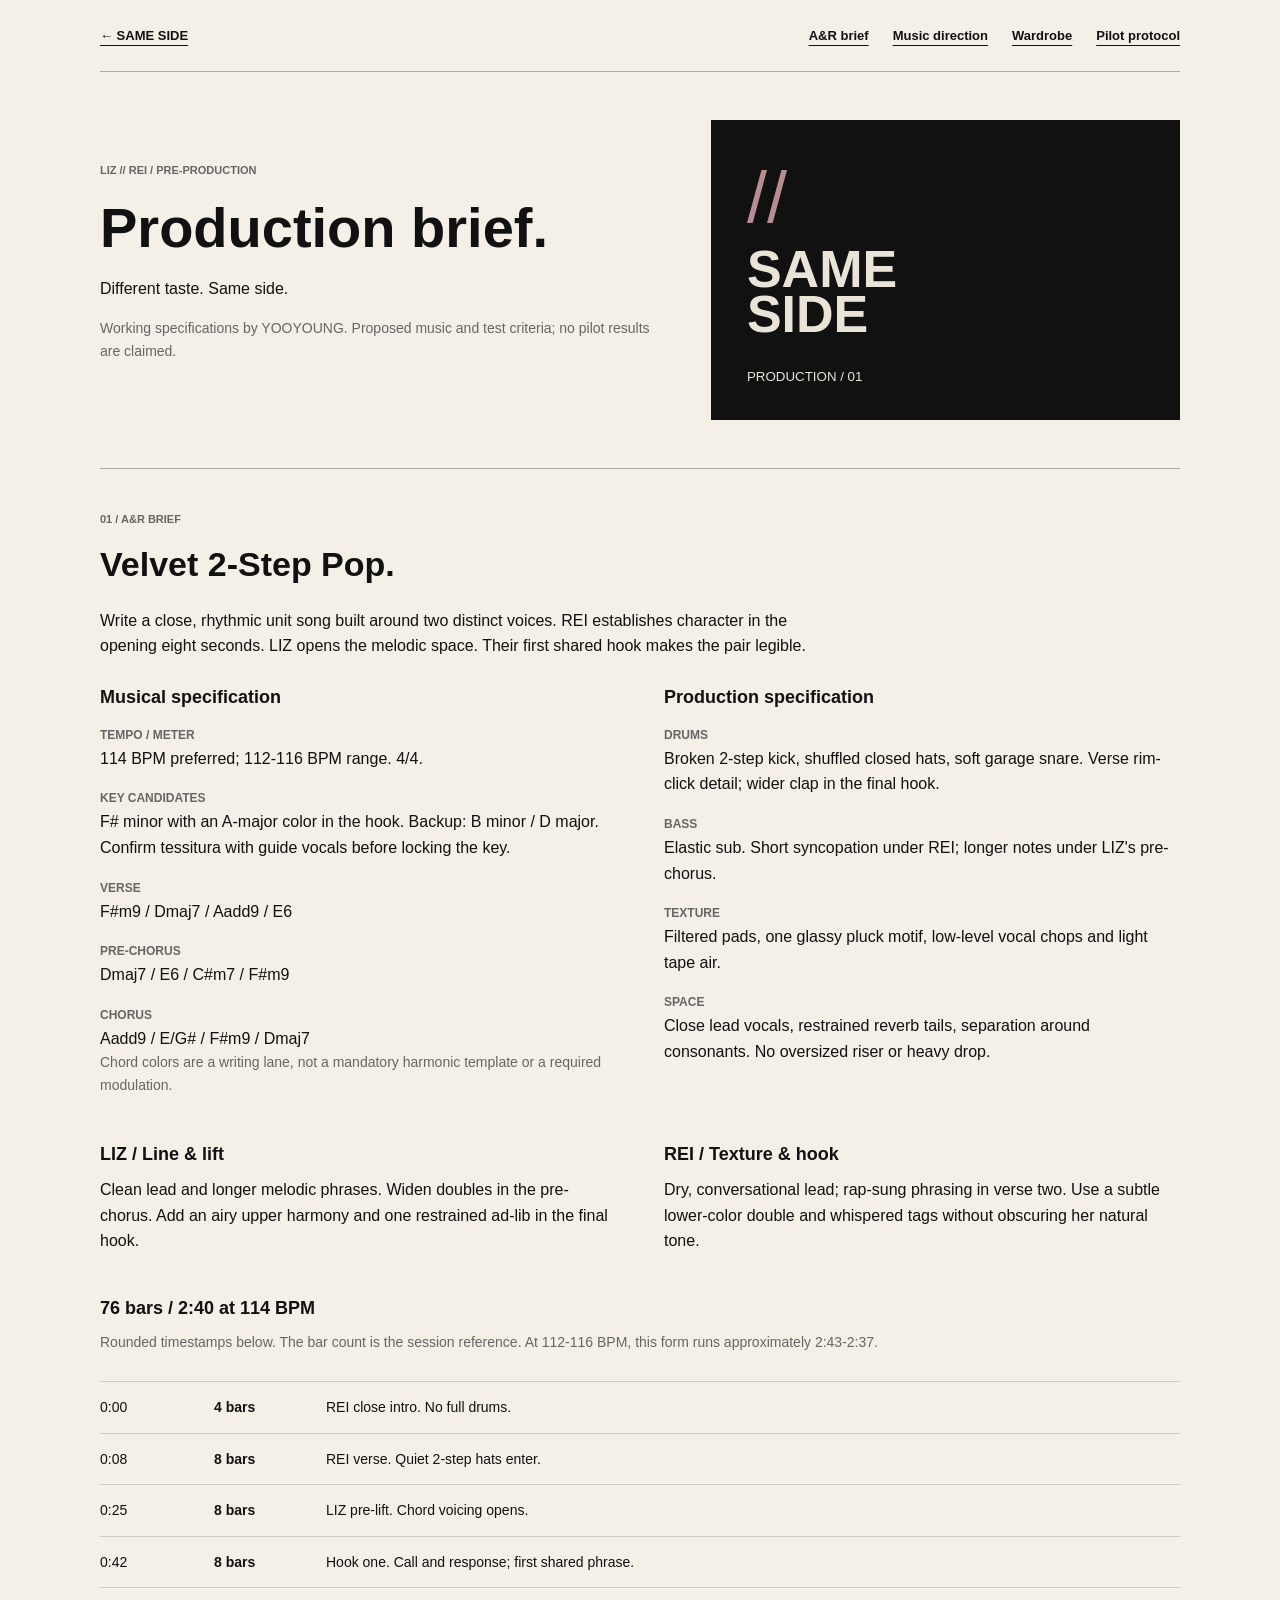
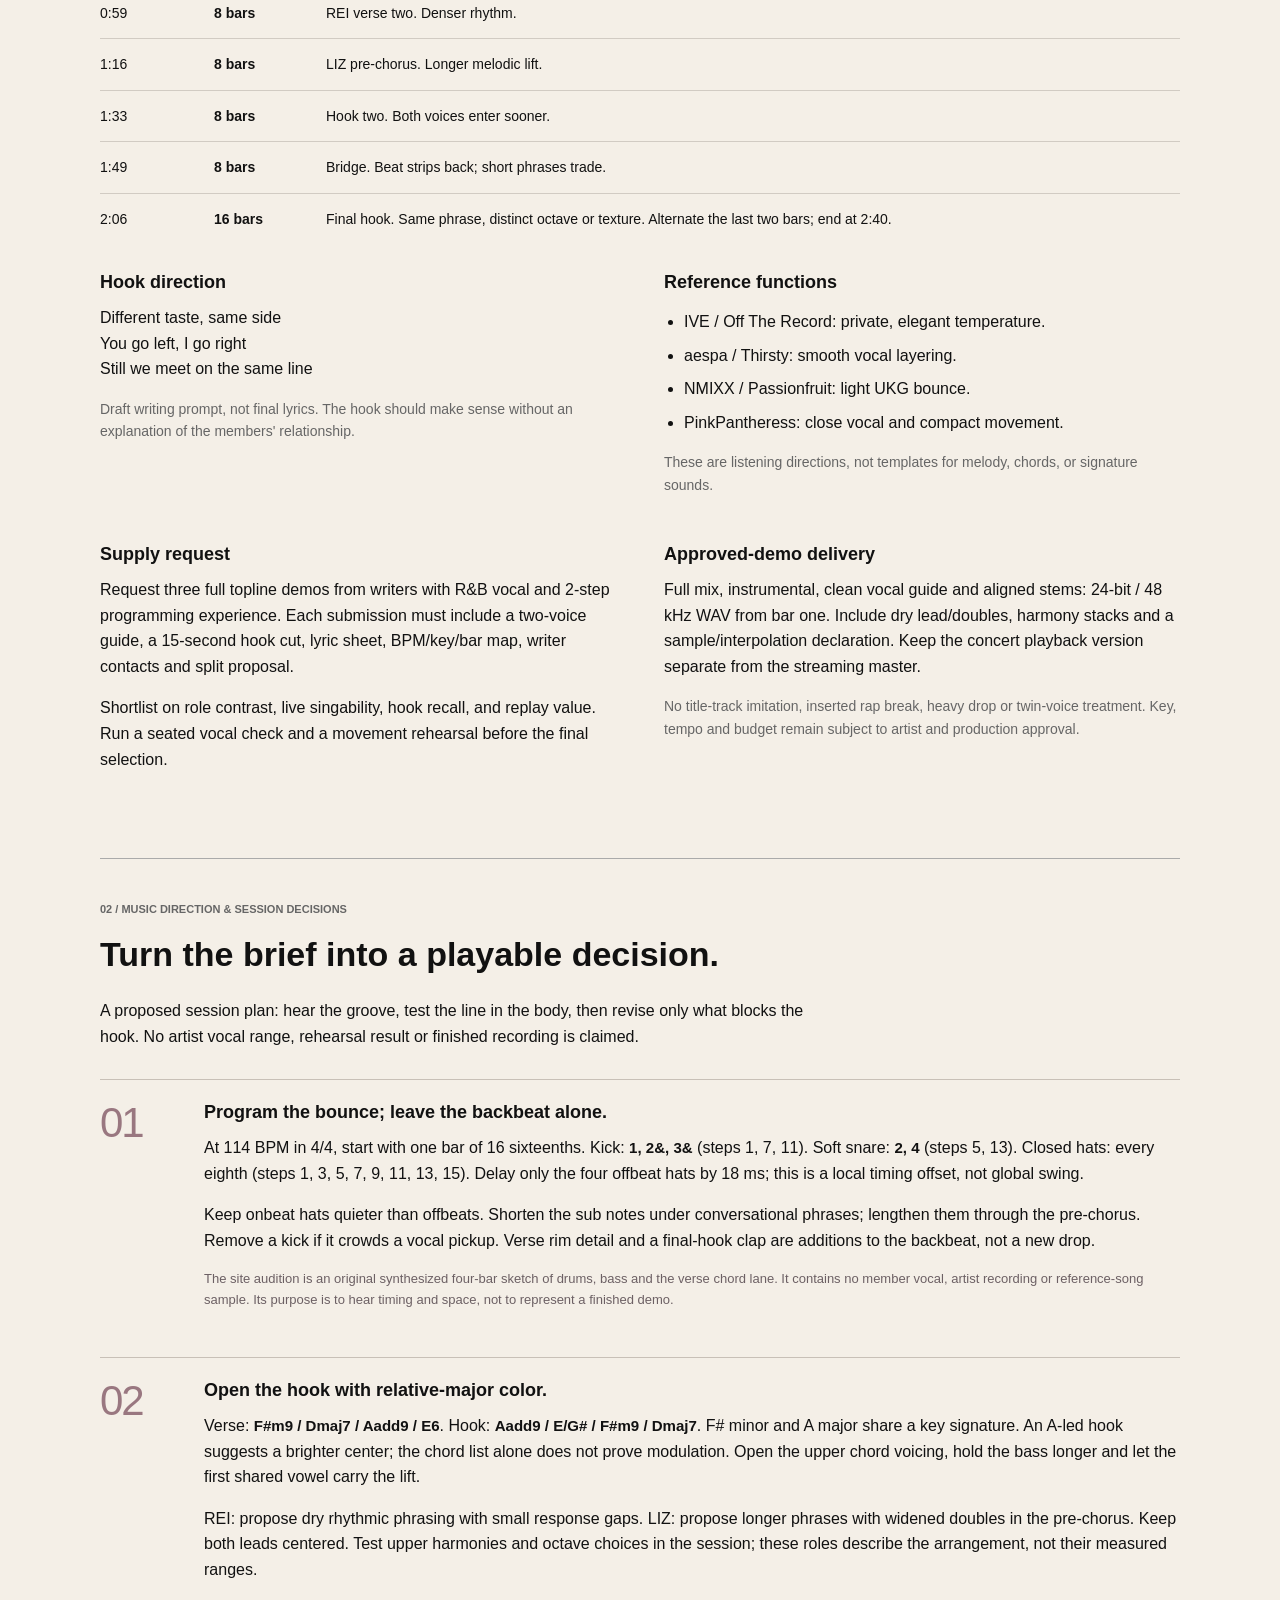
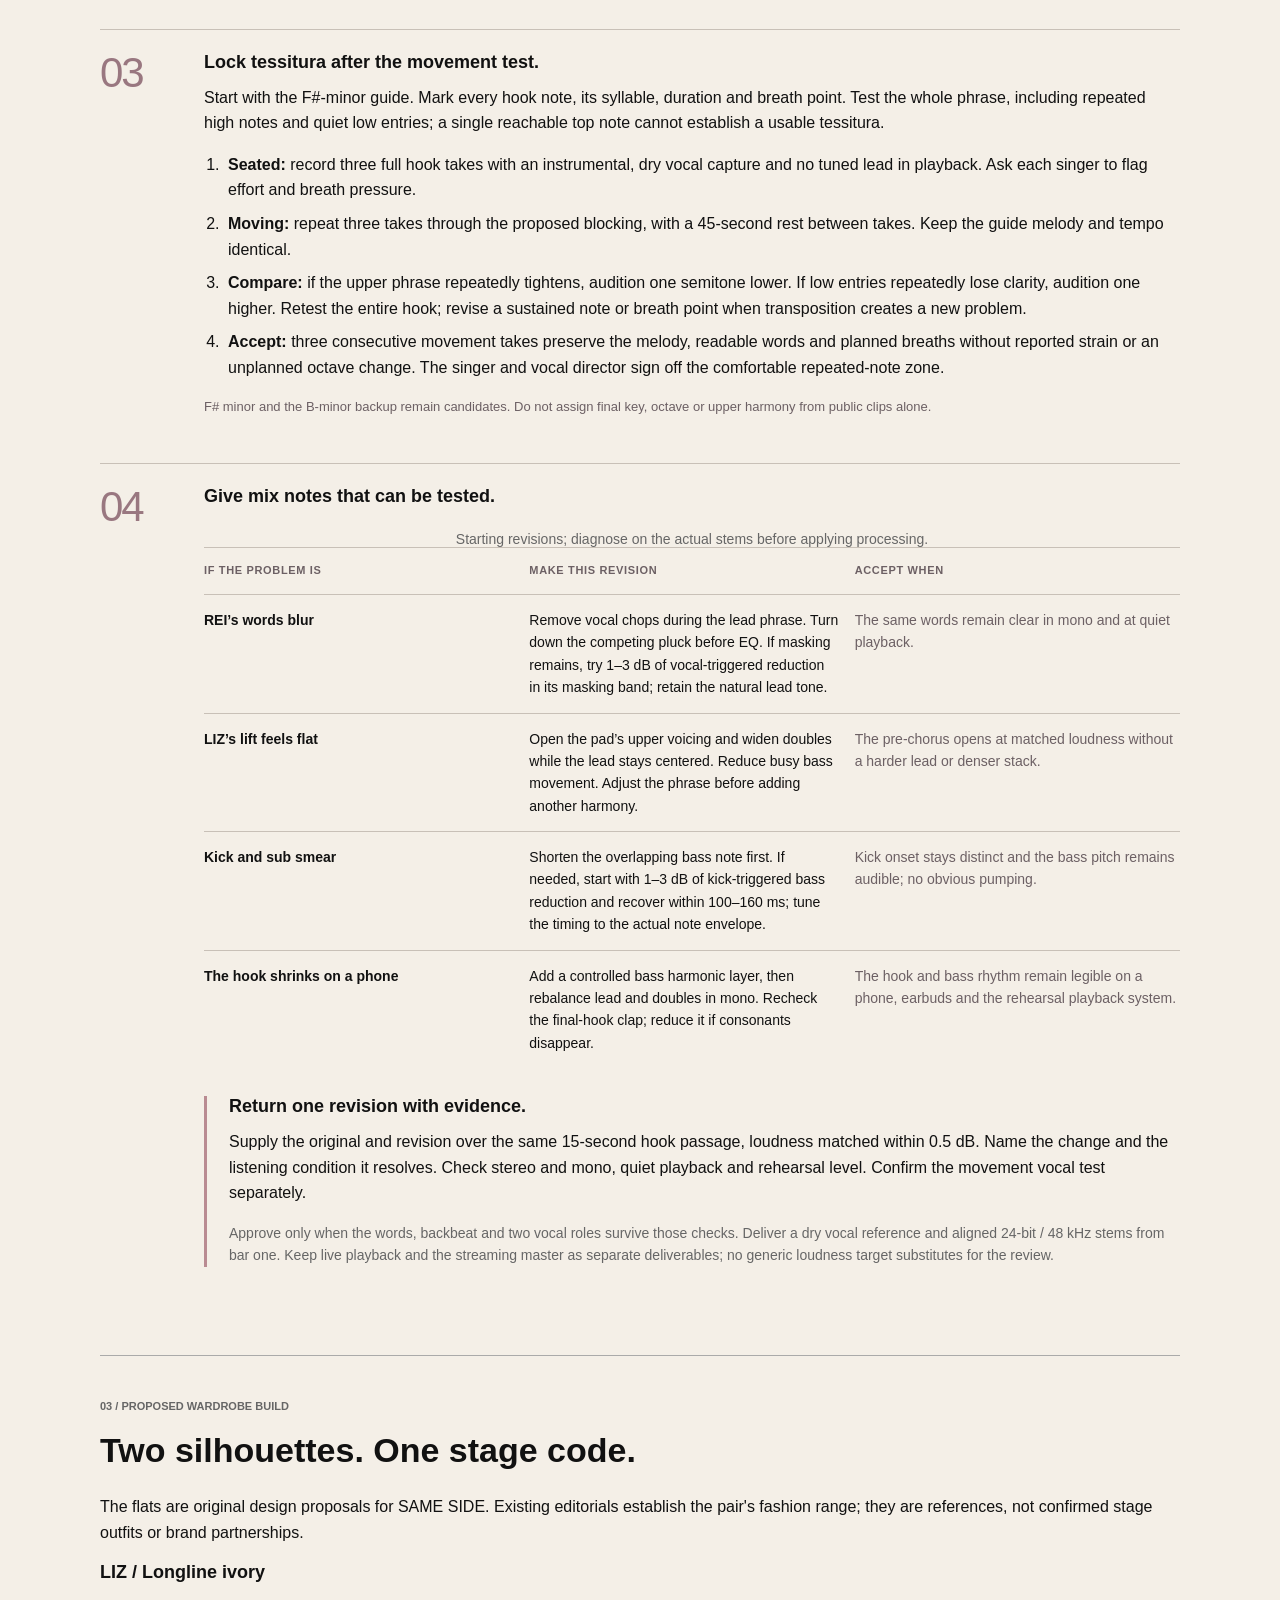
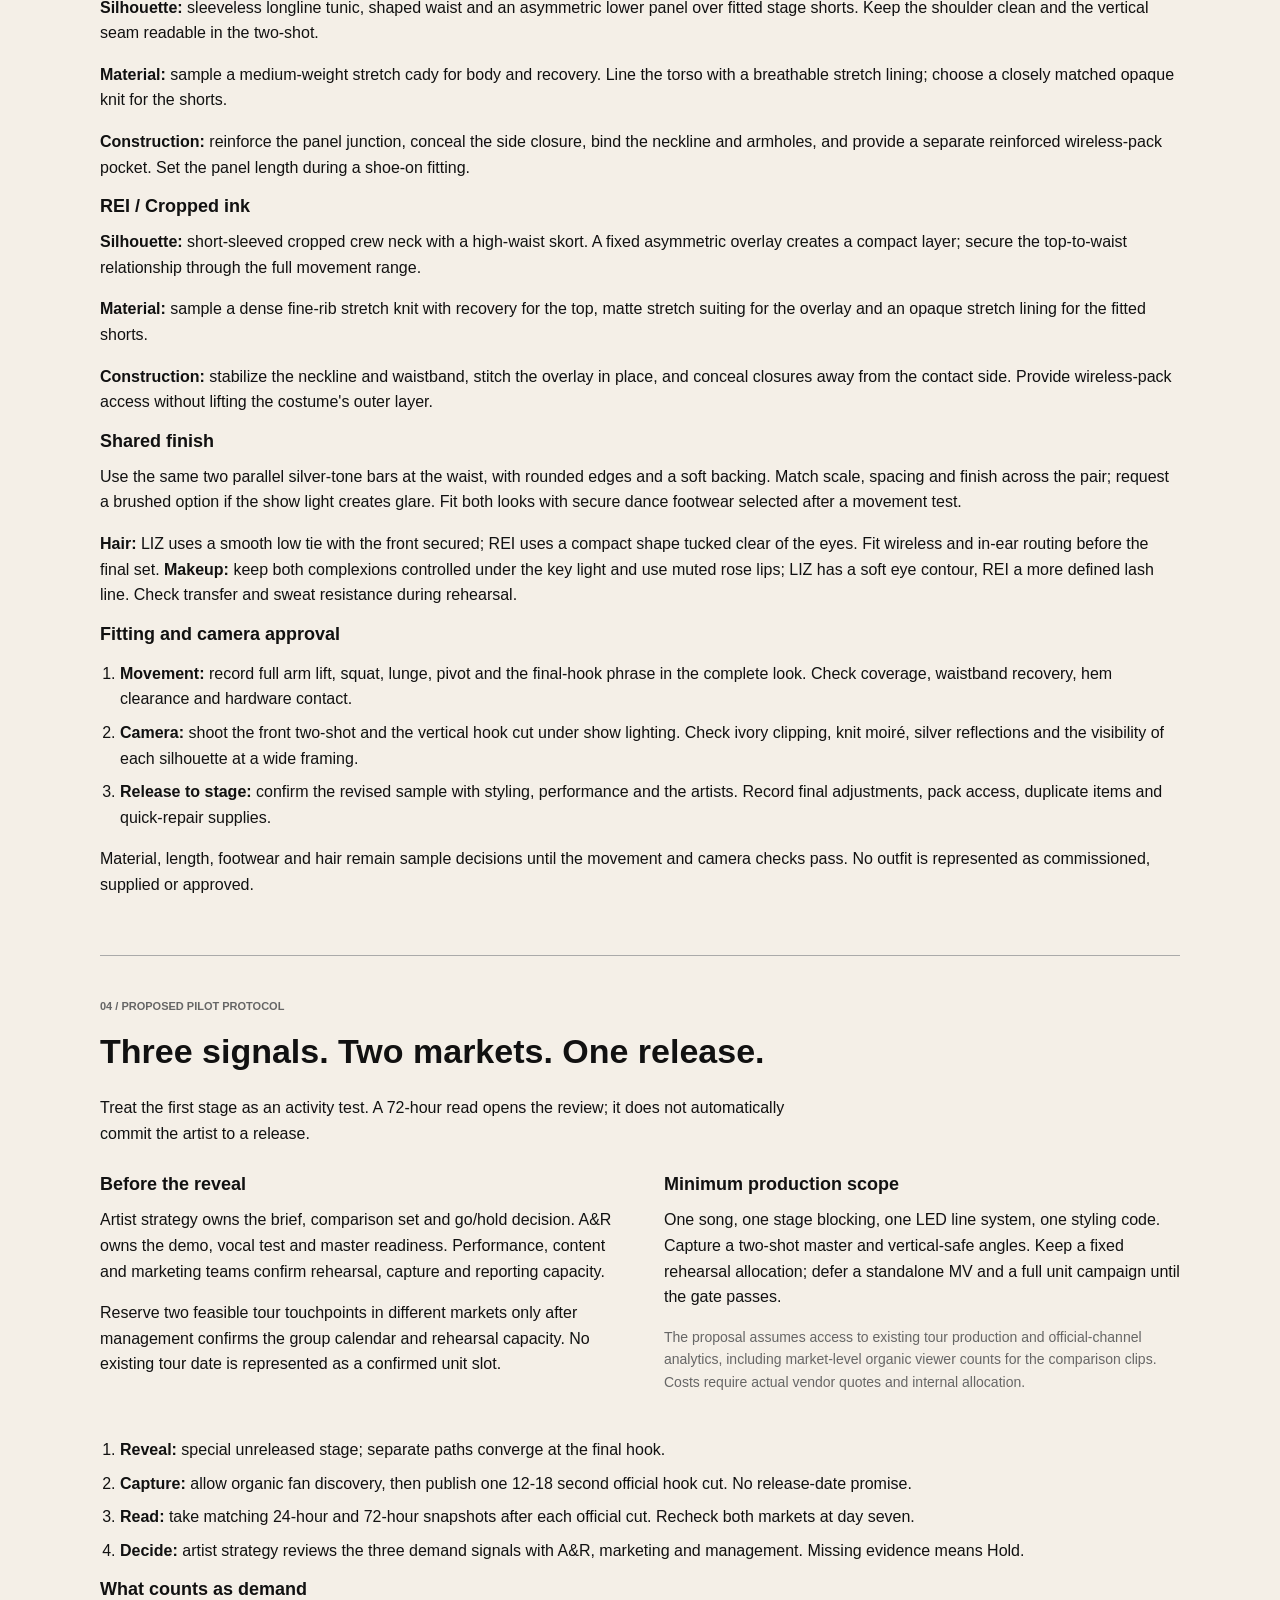
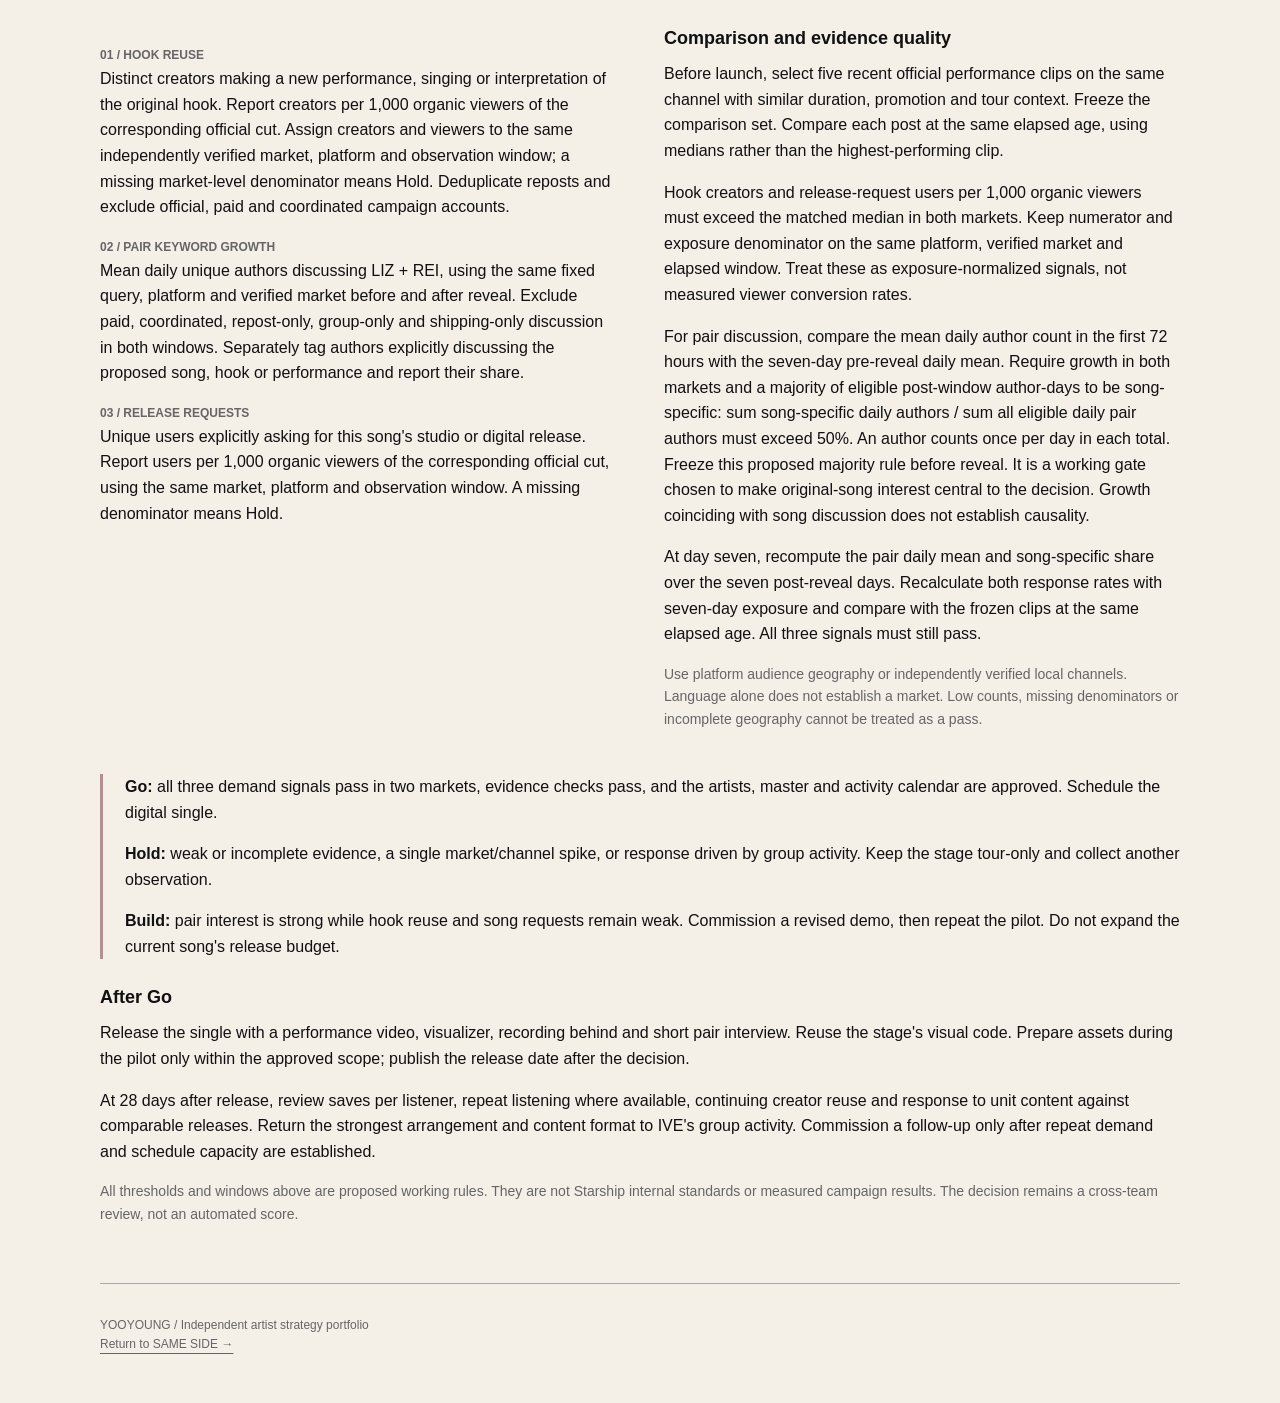
==== briefs.html @ b642450d "Align SAME SIDE evidence, demand measurement and release approvals" ====
<!doctype html>
<html lang="en">
<head>
  <meta charset="utf-8" />
  <meta name="viewport" content="width=device-width, initial-scale=1" />
  <title>SAME SIDE - Production &amp; Pilot Brief</title>
  <meta name="description" content="Producer brief and concert-first pilot protocol for the independent SAME SIDE artist strategy proposal by YOOYOUNG." />
  <meta name="author" content="YOOYOUNG" />
  <link rel="icon" href="assets/favicon.svg" type="image/svg+xml" />
  <link rel="stylesheet" href="assets/briefs.css" />
  <link rel="stylesheet" href="assets/music-lead.css" />
</head>
<body>
  <header>
    <a href="index.html#demo">&#8592; SAME SIDE</a>
    <nav aria-label="Brief sections"><a href="#demo">A&amp;R brief</a><a href="#music-direction">Music direction</a><a href="#wardrobe">Wardrobe</a><a href="#pilot">Pilot protocol</a></nav>
  </header>
  <main>
    <div class="intro">
      <div>
        <p class="eyebrow">LIZ // REI / Pre-production</p>
        <h1>Production brief.</h1>
        <p>Different taste. Same side.</p>
        <p class="note">Working specifications by YOOYOUNG. Proposed music and test criteria; no pilot results are claimed.</p>
      </div>
<div class="brief-monogram" aria-hidden="true"><span>//</span><strong>SAME<br />SIDE</strong><small>PRODUCTION / 01</small></div>
    </div>
    <section id="demo" aria-labelledby="demo-heading">
      <p class="eyebrow">01 / A&amp;R brief</p>
      <h2 id="demo-heading">Velvet 2-Step Pop.</h2>
      <p class="section-title">Write a close, rhythmic unit song built around two distinct voices. REI establishes character in the opening eight seconds. LIZ opens the melodic space. Their first shared hook makes the pair legible.</p>
      <div class="columns">
        <div>
          <h3>Musical specification</h3>
          <dl>
            <dt>Tempo / meter</dt><dd>114 BPM preferred; 112-116 BPM range. 4/4.</dd>
            <dt>Key candidates</dt><dd>F# minor with an A-major color in the hook. Backup: B minor / D major. Confirm tessitura with guide vocals before locking the key.</dd>
            <dt>Verse</dt><dd>F#m9 / Dmaj7 / Aadd9 / E6</dd>
            <dt>Pre-chorus</dt><dd>Dmaj7 / E6 / C#m7 / F#m9</dd>
            <dt>Chorus</dt><dd>Aadd9 / E/G# / F#m9 / Dmaj7</dd>
          </dl>
          <p class="note">Chord colors are a writing lane, not a mandatory harmonic template or a required modulation.</p>
        </div>
        <div>
          <h3>Production specification</h3>
          <dl>
            <dt>Drums</dt><dd>Broken 2-step kick, shuffled closed hats, soft garage snare. Verse rim-click detail; wider clap in the final hook.</dd>
            <dt>Bass</dt><dd>Elastic sub. Short syncopation under REI; longer notes under LIZ's pre-chorus.</dd>
            <dt>Texture</dt><dd>Filtered pads, one glassy pluck motif, low-level vocal chops and light tape air.</dd>
            <dt>Space</dt><dd>Close lead vocals, restrained reverb tails, separation around consonants. No oversized riser or heavy drop.</dd>
          </dl>
        </div>
        <div><h3>LIZ / Line &amp; lift</h3><p>Clean lead and longer melodic phrases. Widen doubles in the pre-chorus. Add an airy upper harmony and one restrained ad-lib in the final hook.</p></div>
        <div><h3>REI / Texture &amp; hook</h3><p>Dry, conversational lead; rap-sung phrasing in verse two. Use a subtle lower-color double and whispered tags without obscuring her natural tone.</p></div>
      </div>
      <h3>76 bars / 2:40 at 114 BPM</h3>
      <p class="note">Rounded timestamps below. The bar count is the session reference. At 112-116 BPM, this form runs approximately 2:43-2:37.</p>
      <ol class="arrangement" aria-label="Song arrangement">
        <li><time>0:00</time><strong>4 bars</strong><span>REI close intro. No full drums.</span></li>
        <li><time>0:08</time><strong>8 bars</strong><span>REI verse. Quiet 2-step hats enter.</span></li>
        <li><time>0:25</time><strong>8 bars</strong><span>LIZ pre-lift. Chord voicing opens.</span></li>
        <li><time>0:42</time><strong>8 bars</strong><span>Hook one. Call and response; first shared phrase.</span></li>
        <li><time>0:59</time><strong>8 bars</strong><span>REI verse two. Denser rhythm.</span></li>
        <li><time>1:16</time><strong>8 bars</strong><span>LIZ pre-chorus. Longer melodic lift.</span></li>
        <li><time>1:33</time><strong>8 bars</strong><span>Hook two. Both voices enter sooner.</span></li>
        <li><time>1:49</time><strong>8 bars</strong><span>Bridge. Beat strips back; short phrases trade.</span></li>
        <li><time>2:06</time><strong>16 bars</strong><span>Final hook. Same phrase, distinct octave or texture. Alternate the last two bars; end at 2:40.</span></li>
      </ol>
      <div class="columns">
        <div>
          <h3>Hook direction</h3>
          <p>Different taste, same side<br />You go left, I go right<br />Still we meet on the same line</p>
          <p class="note">Draft writing prompt, not final lyrics. The hook should make sense without an explanation of the members' relationship.</p>
        </div>
        <div>
          <h3>Reference functions</h3>
          <ul>
            <li>IVE / Off The Record: private, elegant temperature.</li>
            <li>aespa / Thirsty: smooth vocal layering.</li>
            <li>NMIXX / Passionfruit: light UKG bounce.</li>
            <li>PinkPantheress: close vocal and compact movement.</li>
          </ul>
          <p class="note">These are listening directions, not templates for melody, chords, or signature sounds.</p>
        </div>
        <div>
          <h3>Supply request</h3>
          <p>Request three full topline demos from writers with R&amp;B vocal and 2-step programming experience. Each submission must include a two-voice guide, a 15-second hook cut, lyric sheet, BPM/key/bar map, writer contacts and split proposal.</p>
          <p>Shortlist on role contrast, live singability, hook recall, and replay value. Run a seated vocal check and a movement rehearsal before the final selection.</p>
        </div>
        <div>
          <h3>Approved-demo delivery</h3>
          <p>Full mix, instrumental, clean vocal guide and aligned stems: 24-bit / 48 kHz WAV from bar one. Include dry lead/doubles, harmony stacks and a sample/interpolation declaration. Keep the concert playback version separate from the streaming master.</p>
          <p class="note">No title-track imitation, inserted rap break, heavy drop or twin-voice treatment. Key, tempo and budget remain subject to artist and production approval.</p>
        </div>
      </div>
    </section>
    <section id="music-direction" aria-labelledby="music-direction-title">
      <p class="eyebrow">02 / Music direction &amp; session decisions</p>
      <h2 id="music-direction-title">Turn the brief into a playable decision.</h2>
      <p class="section-title">A proposed session plan: hear the groove, test the line in the body, then revise only what blocks the hook. No artist vocal range, rehearsal result or finished recording is claimed.</p>

      <div class="md-session">
        <span class="md-number" aria-hidden="true">01</span>
        <div>
          <h3>Program the bounce; leave the backbeat alone.</h3>
          <p>At 114 BPM in 4/4, start with one bar of 16 sixteenths. Kick: <code>1, 2&amp;, 3&amp;</code> (steps 1, 7, 11). Soft snare: <code>2, 4</code> (steps 5, 13). Closed hats: every eighth (steps 1, 3, 5, 7, 9, 11, 13, 15). Delay only the four offbeat hats by 18 ms; this is a local timing offset, not global swing.</p>
          <p>Keep onbeat hats quieter than offbeats. Shorten the sub notes under conversational phrases; lengthen them through the pre-chorus. Remove a kick if it crowds a vocal pickup. Verse rim detail and a final-hook clap are additions to the backbeat, not a new drop.</p>
          <p class="md-caption">The site audition is an original synthesized four-bar sketch of drums, bass and the verse chord lane. It contains no member vocal, artist recording or reference-song sample. Its purpose is to hear timing and space, not to represent a finished demo.</p>
        </div>
      </div>

      <div class="md-session">
        <span class="md-number" aria-hidden="true">02</span>
        <div>
          <h3>Open the hook with relative-major color.</h3>
          <p>Verse: <code>F#m9 / Dmaj7 / Aadd9 / E6</code>. Hook: <code>Aadd9 / E/G# / F#m9 / Dmaj7</code>. F# minor and A major share a key signature. An A-led hook suggests a brighter center; the chord list alone does not prove modulation. Open the upper chord voicing, hold the bass longer and let the first shared vowel carry the lift.</p>
          <p>REI: propose dry rhythmic phrasing with small response gaps. LIZ: propose longer phrases with widened doubles in the pre-chorus. Keep both leads centered. Test upper harmonies and octave choices in the session; these roles describe the arrangement, not their measured ranges.</p>
        </div>
      </div>

      <div class="md-session">
        <span class="md-number" aria-hidden="true">03</span>
        <div>
          <h3>Lock tessitura after the movement test.</h3>
          <p>Start with the F#-minor guide. Mark every hook note, its syllable, duration and breath point. Test the whole phrase, including repeated high notes and quiet low entries; a single reachable top note cannot establish a usable tessitura.</p>
          <ol class="md-checks">
            <li><strong>Seated:</strong> record three full hook takes with an instrumental, dry vocal capture and no tuned lead in playback. Ask each singer to flag effort and breath pressure.</li>
            <li><strong>Moving:</strong> repeat three takes through the proposed blocking, with a 45-second rest between takes. Keep the guide melody and tempo identical.</li>
            <li><strong>Compare:</strong> if the upper phrase repeatedly tightens, audition one semitone lower. If low entries repeatedly lose clarity, audition one higher. Retest the entire hook; revise a sustained note or breath point when transposition creates a new problem.</li>
            <li><strong>Accept:</strong> three consecutive movement takes preserve the melody, readable words and planned breaths without reported strain or an unplanned octave change. The singer and vocal director sign off the comfortable repeated-note zone.</li>
          </ol>
          <p class="md-caption">F# minor and the B-minor backup remain candidates. Do not assign final key, octave or upper harmony from public clips alone.</p>
        </div>
      </div>

      <div class="md-session">
        <span class="md-number" aria-hidden="true">04</span>
        <div>
          <h3>Give mix notes that can be tested.</h3>
          <table class="md-revisions">
            <caption class="note">Starting revisions; diagnose on the actual stems before applying processing.</caption>
            <thead><tr><th scope="col">If the problem is</th><th scope="col">Make this revision</th><th scope="col">Accept when</th></tr></thead>
            <tbody>
              <tr><th scope="row">REI’s words blur</th><td data-label="Revision">Remove vocal chops during the lead phrase. Turn down the competing pluck before EQ. If masking remains, try 1–3 dB of vocal-triggered reduction in its masking band; retain the natural lead tone.</td><td data-label="Acceptance">The same words remain clear in mono and at quiet playback.</td></tr>
              <tr><th scope="row">LIZ’s lift feels flat</th><td data-label="Revision">Open the pad’s upper voicing and widen doubles while the lead stays centered. Reduce busy bass movement. Adjust the phrase before adding another harmony.</td><td data-label="Acceptance">The pre-chorus opens at matched loudness without a harder lead or denser stack.</td></tr>
              <tr><th scope="row">Kick and sub smear</th><td data-label="Revision">Shorten the overlapping bass note first. If needed, start with 1–3 dB of kick-triggered bass reduction and recover within 100–160 ms; tune the timing to the actual note envelope.</td><td data-label="Acceptance">Kick onset stays distinct and the bass pitch remains audible; no obvious pumping.</td></tr>
              <tr><th scope="row">The hook shrinks on a phone</th><td data-label="Revision">Add a controlled bass harmonic layer, then rebalance lead and doubles in mono. Recheck the final-hook clap; reduce it if consonants disappear.</td><td data-label="Acceptance">The hook and bass rhythm remain legible on a phone, earbuds and the rehearsal playback system.</td></tr>
            </tbody>
          </table>
          <div class="md-acceptance">
            <h3>Return one revision with evidence.</h3>
            <p>Supply the original and revision over the same 15-second hook passage, loudness matched within 0.5 dB. Name the change and the listening condition it resolves. Check stereo and mono, quiet playback and rehearsal level. Confirm the movement vocal test separately.</p>
            <p class="note">Approve only when the words, backbeat and two vocal roles survive those checks. Deliver a dry vocal reference and aligned 24-bit / 48 kHz stems from bar one. Keep live playback and the streaming master as separate deliverables; no generic loudness target substitutes for the review.</p>
          </div>
        </div>
      </div>
    </section>

<section class="brief-section" id="wardrobe" aria-labelledby="wardrobe-title">
  <p class="eyebrow">03 / Proposed wardrobe build</p>
  <h2 id="wardrobe-title">Two silhouettes. One stage code.</h2>
  <p class="lead">The flats are original design proposals for SAME SIDE. Existing editorials establish the pair's fashion range; they are references, not confirmed stage outfits or brand partnerships.</p>

  <h3>LIZ / Longline ivory</h3>
  <p><strong>Silhouette:</strong> sleeveless longline tunic, shaped waist and an asymmetric lower panel over fitted stage shorts. Keep the shoulder clean and the vertical seam readable in the two-shot.</p>
  <p><strong>Material:</strong> sample a medium-weight stretch cady for body and recovery. Line the torso with a breathable stretch lining; choose a closely matched opaque knit for the shorts.</p>
  <p><strong>Construction:</strong> reinforce the panel junction, conceal the side closure, bind the neckline and armholes, and provide a separate reinforced wireless-pack pocket. Set the panel length during a shoe-on fitting.</p>

  <h3>REI / Cropped ink</h3>
  <p><strong>Silhouette:</strong> short-sleeved cropped crew neck with a high-waist skort. A fixed asymmetric overlay creates a compact layer; secure the top-to-waist relationship through the full movement range.</p>
  <p><strong>Material:</strong> sample a dense fine-rib stretch knit with recovery for the top, matte stretch suiting for the overlay and an opaque stretch lining for the fitted shorts.</p>
  <p><strong>Construction:</strong> stabilize the neckline and waistband, stitch the overlay in place, and conceal closures away from the contact side. Provide wireless-pack access without lifting the costume's outer layer.</p>

  <h3>Shared finish</h3>
  <p>Use the same two parallel silver-tone bars at the waist, with rounded edges and a soft backing. Match scale, spacing and finish across the pair; request a brushed option if the show light creates glare. Fit both looks with secure dance footwear selected after a movement test.</p>
  <p><strong>Hair:</strong> LIZ uses a smooth low tie with the front secured; REI uses a compact shape tucked clear of the eyes. Fit wireless and in-ear routing before the final set. <strong>Makeup:</strong> keep both complexions controlled under the key light and use muted rose lips; LIZ has a soft eye contour, REI a more defined lash line. Check transfer and sweat resistance during rehearsal.</p>

  <h3>Fitting and camera approval</h3>
  <ol>
    <li><strong>Movement:</strong> record full arm lift, squat, lunge, pivot and the final-hook phrase in the complete look. Check coverage, waistband recovery, hem clearance and hardware contact.</li>
    <li><strong>Camera:</strong> shoot the front two-shot and the vertical hook cut under show lighting. Check ivory clipping, knit moiré, silver reflections and the visibility of each silhouette at a wide framing.</li>
    <li><strong>Release to stage:</strong> confirm the revised sample with styling, performance and the artists. Record final adjustments, pack access, duplicate items and quick-repair supplies.</li>
  </ol>
  <p class="brief-note">Material, length, footwear and hair remain sample decisions until the movement and camera checks pass. No outfit is represented as commissioned, supplied or approved.</p>
</section>


    <section id="pilot" aria-labelledby="pilot-heading">
      <p class="eyebrow">04 / Proposed pilot protocol</p>
      <h2 id="pilot-heading">Three signals. Two markets. One release.</h2>
      <p class="section-title">Treat the first stage as an activity test. A 72-hour read opens the review; it does not automatically commit the artist to a release.</p>
      <div class="columns">
        <div>
          <h3>Before the reveal</h3>
          <p>Artist strategy owns the brief, comparison set and go/hold decision. A&amp;R owns the demo, vocal test and master readiness. Performance, content and marketing teams confirm rehearsal, capture and reporting capacity.</p>
          <p>Reserve two feasible tour touchpoints in different markets only after management confirms the group calendar and rehearsal capacity. No existing tour date is represented as a confirmed unit slot.</p>
        </div>
        <div>
          <h3>Minimum production scope</h3>
          <p>One song, one stage blocking, one LED line system, one styling code. Capture a two-shot master and vertical-safe angles. Keep a fixed rehearsal allocation; defer a standalone MV and a full unit campaign until the gate passes.</p>
          <p class="note">The proposal assumes access to existing tour production and official-channel analytics, including market-level organic viewer counts for the comparison clips. Costs require actual vendor quotes and internal allocation.</p>
        </div>
      </div>
      <ol>
        <li><strong>Reveal:</strong> special unreleased stage; separate paths converge at the final hook.</li>
        <li><strong>Capture:</strong> allow organic fan discovery, then publish one 12-18 second official hook cut. No release-date promise.</li>
        <li><strong>Read:</strong> take matching 24-hour and 72-hour snapshots after each official cut. Recheck both markets at day seven.</li>
        <li><strong>Decide:</strong> artist strategy reviews the three demand signals with A&amp;R, marketing and management. Missing evidence means Hold.</li>
      </ol>
      <h3>What counts as demand</h3>
      <div class="columns">
        <div>
          <dl>
            <dt>01 / Hook reuse</dt><dd>Distinct creators making a new performance, singing or interpretation of the original hook. Report creators per 1,000 organic viewers of the corresponding official cut. Assign creators and viewers to the same independently verified market, platform and observation window; a missing market-level denominator means Hold. Deduplicate reposts and exclude official, paid and coordinated campaign accounts.</dd>
            <dt>02 / Pair keyword growth</dt><dd>Mean daily unique authors discussing LIZ + REI, using the same fixed query, platform and verified market before and after reveal. Exclude paid, coordinated, repost-only, group-only and shipping-only discussion in both windows. Separately tag authors explicitly discussing the proposed song, hook or performance and report their share.</dd>
            <dt>03 / Release requests</dt><dd>Unique users explicitly asking for this song's studio or digital release. Report users per 1,000 organic viewers of the corresponding official cut, using the same market, platform and observation window. A missing denominator means Hold.</dd>
          </dl>
        </div>
        <div>
          <h3>Comparison and evidence quality</h3>
          <p>Before launch, select five recent official performance clips on the same channel with similar duration, promotion and tour context. Freeze the comparison set. Compare each post at the same elapsed age, using medians rather than the highest-performing clip.</p>
          <p>Hook creators and release-request users per 1,000 organic viewers must exceed the matched median in both markets. Keep numerator and exposure denominator on the same platform, verified market and elapsed window. Treat these as exposure-normalized signals, not measured viewer conversion rates.</p>
          <p>For pair discussion, compare the mean daily author count in the first 72 hours with the seven-day pre-reveal daily mean. Require growth in both markets and a majority of eligible post-window author-days to be song-specific: sum song-specific daily authors / sum all eligible daily pair authors must exceed 50%. An author counts once per day in each total. Freeze this proposed majority rule before reveal. It is a working gate chosen to make original-song interest central to the decision. Growth coinciding with song discussion does not establish causality.</p>
          <p>At day seven, recompute the pair daily mean and song-specific share over the seven post-reveal days. Recalculate both response rates with seven-day exposure and compare with the frozen clips at the same elapsed age. All three signals must still pass.</p>
          <p class="note">Use platform audience geography or independently verified local channels. Language alone does not establish a market. Low counts, missing denominators or incomplete geography cannot be treated as a pass.</p>
        </div>
      </div>
      <div class="decision">
        <p><strong>Go:</strong> all three demand signals pass in two markets, evidence checks pass, and the artists, master and activity calendar are approved. Schedule the digital single.</p>
        <p><strong>Hold:</strong> weak or incomplete evidence, a single market/channel spike, or response driven by group activity. Keep the stage tour-only and collect another observation.</p>
        <p><strong>Build:</strong> pair interest is strong while hook reuse and song requests remain weak. Commission a revised demo, then repeat the pilot. Do not expand the current song's release budget.</p>
      </div>
      <h3>After Go</h3>
      <p>Release the single with a performance video, visualizer, recording behind and short pair interview. Reuse the stage's visual code. Prepare assets during the pilot only within the approved scope; publish the release date after the decision.</p>
      <p>At 28 days after release, review saves per listener, repeat listening where available, continuing creator reuse and response to unit content against comparable releases. Return the strongest arrangement and content format to IVE's group activity. Commission a follow-up only after repeat demand and schedule capacity are established.</p>
      <p class="note">All thresholds and windows above are proposed working rules. They are not Starship internal standards or measured campaign results. The decision remains a cross-team review, not an automated score.</p>
    </section>
  </main>
  <footer>YOOYOUNG / Independent artist strategy portfolio<br /><a href="index.html#loop">Return to SAME SIDE &#8594;</a></footer>
</body>
</html>
---- assets/briefs.css ----
:root { font-family: "Helvetica Neue", Arial, sans-serif; color: #111; background: #f4efe7; letter-spacing: 0; }
* { box-sizing: border-box; }
body { margin: 0; }
a { color: inherit; text-underline-offset: 5px; }
a:focus-visible { outline: 2px solid #b98b92; outline-offset: 5px; }
header, main, footer { width: min(1080px, calc(100% - 48px)); margin: auto; }
header { display: flex; flex-wrap: wrap; justify-content: space-between; align-items: center; gap: 20px; padding: 28px 0; border-bottom: 1px solid #aaa; }
header a { font-size: 13px; font-weight: 700; }
nav { display: flex; gap: 24px; }
.intro { display: grid; grid-template-columns: 1.2fr 1fr; gap: 48px; align-items: center; padding: 48px 0; }
.intro img { display: block; width: 100%; height: auto; aspect-ratio: 4 / 3; object-fit: cover; object-position: center top; }
.eyebrow { font-size: 11px; font-weight: 700; text-transform: uppercase; color: #666; }
h1 { font-size: 56px; line-height: 1; margin: 20px 0; }
h2 { font-size: 34px; line-height: 1.15; margin: 12px 0 24px; }
h3 { font-size: 18px; margin: 0 0 12px; }
p, li, dd { font-size: 16px; line-height: 1.6; }
p { margin: 0 0 16px; }
section { scroll-margin-top: 24px; padding: 42px 0; border-top: 1px solid #aaa; }
.section-title { max-width: 720px; }
.columns { display: grid; grid-template-columns: repeat(2, minmax(0, 1fr)); gap: 32px 48px; margin: 28px 0; }
.columns > div { min-width: 0; }
dl { margin: 0; }
dt { font-size: 12px; font-weight: 700; text-transform: uppercase; margin-top: 20px; color: #666; }
dd { margin: 4px 0 0; }
ul, ol { padding-left: 20px; }
li { margin-bottom: 8px; }
.note { color: #666; font-size: 14px; }
.arrangement { list-style: none; padding: 0; margin: 28px 0; }
.arrangement li { display: grid; grid-template-columns: 96px 94px 1fr; gap: 18px; margin: 0; padding: 14px 0; border-top: 1px solid #d1cbc3; }
.arrangement time, .arrangement strong { font-size: 14px; }
.arrangement span { font-size: 14px; }
.decision { border-left: 3px solid #b98b92; padding-left: 22px; margin: 28px 0; }
footer { padding: 32px 0 48px; border-top: 1px solid #aaa; font-size: 12px; line-height: 1.6; color: #666; }
@media (max-width: 640px) {
  header, main, footer { width: calc(100% - 36px); }
  .intro, .columns { grid-template-columns: 1fr; gap: 24px; }
  h1 { font-size: 38px; }
  h2 { font-size: 28px; }
  .arrangement li { grid-template-columns: 68px 66px 1fr; gap: 10px; }
  .arrangement span { font-size: 13px; }
}
@media print {
  header nav, .intro img { display: none; }
  .intro { display: block; }
  section { break-inside: auto; }
  h2, h3 { break-after: avoid; }
  body { background: white; }
}

.brief-monogram { min-height:300px; background:#111; color:#e9e3d8; display:grid; padding:36px; align-content:space-between; }
.brief-monogram span { color:#b98b92; font-size:72px; }
.brief-monogram strong { font-size:52px; line-height:.85; }
.brief-monogram small { margin-top:24px; }
header nav { flex-wrap:wrap; }
@media print { .brief-monogram { display:none; } }
---- assets/music-lead.css ----
.scene.music-lead {
  --ml-bone: #eee8de;
  --ml-ink: #191819;
  --ml-rose: #b98b92;
  padding: clamp(72px, 7vw, 104px) clamp(20px, 4vw, 72px);
  background: var(--ml-bone);
  color: var(--ml-ink);
  border-top: 1px solid rgba(25, 24, 25, .22);
}
.ml-wrap { width: min(1440px, 100%); margin: 0 auto; }
.ml-heading { display: grid; grid-template-columns: 1.12fr 1fr; align-items: end; gap: 50px; margin-bottom: 34px; }
.music-lead .ml-eyebrow { margin: 0 0 15px; font-size: 10px; font-weight: 750; letter-spacing: .13em; text-transform: uppercase; color: #635a5c; }
.music-lead h2 { margin: 0; font-size: clamp(44px, 5.5vw, 80px); line-height: .98; font-weight: 600; letter-spacing: -.052em; }
.ml-intent { max-width: 470px; justify-self: end; }
.music-lead .ml-intent p { margin: 0; font-size: clamp(16px, 1.3vw, 19px); line-height: 1.5; }
.ml-proposal { display: block; margin-top: 15px; font-size: 10px; font-weight: 650; letter-spacing: .07em; text-transform: uppercase; color: #735b61; }
.ml-console { padding: 27px 30px 20px; color: var(--ml-bone); background: var(--ml-ink); }
.ml-console-top { display: flex; align-items: center; gap: 48px; margin-bottom: 26px; }
.music-lead .ml-tempo { display: flex; align-items: center; gap: 15px; margin: 0; white-space: nowrap; }
.ml-tempo strong { font-size: 66px; font-weight: 500; letter-spacing: -.065em; line-height: .9; }
.ml-tempo > span { color: #c6bdbc; font-size: 10px; line-height: 1.6; letter-spacing: .08em; text-transform: uppercase; }
.music-lead .ml-console-copy h3 { margin: 0 0 7px; font-size: 18px; font-weight: 550; letter-spacing: -.02em; }
.music-lead .ml-console-copy p { max-width: 700px; margin: 0; color: #bdb4b4; font-size: 12px; line-height: 1.6; }
.ml-step-grid { display: grid; grid-template-columns: 60px repeat(16, minmax(0, 1fr)); align-items: center; gap: 9px 5px; }
.ml-step-grid > span { text-align: center; font-size: 10px; color: #969093; font-style: normal; }
.ml-step-grid .ml-beat { color: var(--ml-bone); font-weight: 700; }
.ml-step-grid .ml-track-name { text-align: left; font-size: 9px; font-weight: 700; letter-spacing: .06em; color: #c7bebd; }
.ml-step-grid .ml-step-header { color: #817c7e; }
.ml-step-grid > i { position: relative; display: block; height: clamp(21px, 2.6vw, 34px); background: #282527; border: 1px solid #3c3639; border-radius: 2px; }
.ml-step-grid > i:nth-child(17n + 2), .ml-step-grid > i:nth-child(17n + 6), .ml-step-grid > i:nth-child(17n + 10), .ml-step-grid > i:nth-child(17n + 14) { border-left-color: #76696e; }
.ml-step-grid .ml-hit::after { content: ""; position: absolute; inset: 6px; background: var(--ml-bone); border-radius: 1px; }
.ml-step-grid .ml-snare::after { background: var(--ml-rose); }
.ml-step-grid .ml-hat::after { inset: 10px 7px; background: #a8aca7; }
.ml-step-grid .ml-late::after { border-right: 3px solid var(--ml-bone); transform: translateX(2px); }
.ml-console-bottom { display: flex; align-items: center; justify-content: space-between; flex-wrap: wrap; gap: 15px; margin-top: 17px; }
.music-lead .ml-pattern-key { display: flex; align-items: center; flex-wrap: wrap; gap: 8px; margin: 0; font-size: 9px; color: #b8adaf; }
.ml-key-hit { display: inline-block; width: 8px; height: 8px; background: var(--ml-bone); }
.ml-key-late { display: inline-block; width: 8px; height: 8px; margin-left: 8px; background: #a8aca7; border-right: 2px solid var(--ml-bone); }
.ml-grid-note { margin-left: 13px; color: #b8adaf; }
.ml-audition { display: flex; align-items: center; gap: 13px; }
.ml-audition[hidden], .ml-audio-note[hidden] { display: none; }
.ml-play { display: flex; align-items: center; justify-content: space-between; gap: 22px; min-height: 36px; padding: 8px 11px; border: 1px solid #8e727a; border-radius: 0; background: transparent; font: inherit; font-size: 10px; color: var(--ml-bone); cursor: pointer; }
.ml-play:hover { background: #362a2f; }
.ml-play:focus-visible, .ml-checkpoint a:focus-visible { outline: 2px solid var(--ml-rose); outline-offset: 4px; }
.ml-play[aria-pressed="true"] { border-color: var(--ml-bone); }
.ml-audio-state { font-size: 9px; color: #c1b7b9; }
.music-lead .ml-audio-note { margin: 12px 0 0; color: #a99fa1; font-size: 9px; line-height: 1.5; }
.ml-writing { display: grid; grid-template-columns: 1.12fr 1fr; gap: 50px; margin-top: 30px; }
.ml-harmony { padding-right: 20px; }
.music-lead .ml-writing h3 { margin: 0 0 15px; font-size: 24px; line-height: 1.1; font-weight: 550; letter-spacing: -.035em; }
.music-lead .ml-writing p:not(.ml-eyebrow) { margin: 0; font-size: 12px; line-height: 1.65; color: #51484b; }
.music-lead .ml-harmony .ml-chords { margin: 0 0 13px; font-size: clamp(13px, 1.3vw, 18px); font-weight: 600; letter-spacing: -.01em; color: var(--ml-ink); white-space: nowrap; }
.ml-chords span { margin: 0 3px; font-weight: 400; color: #9b747e; }
.ml-voice-row { display: grid; grid-template-columns: 48px 1fr; gap: 20px; padding: 0 0 16px; }
.ml-voice-row + .ml-voice-row { padding-top: 16px; border-top: 1px solid #c9bfc0; }
.ml-voice-row strong { font-size: 18px; font-weight: 650; letter-spacing: -.035em; }
.music-lead .ml-writing .ml-voice-caveat { margin-top: 4px; font-size: 10px; color: #766568; }
.ml-checkpoint { display: grid; grid-template-columns: 155px 1fr auto; align-items: start; gap: 30px; margin-top: 28px; padding-top: 22px; border-top: 2px solid var(--ml-rose); }
.ml-check-label { font-size: 10px; line-height: 1.5; text-transform: uppercase; letter-spacing: .08em; font-weight: 650; color: #755c62; }
.music-lead .ml-checkpoint p { max-width: 650px; margin: 0; font-size: 12px; line-height: 1.6; }
.ml-checkpoint a { font-size: 11px; line-height: 1.6; font-weight: 650; white-space: nowrap; border-bottom: 1px solid #96777f; }
.ml-checkpoint a span { margin-left: 10px; }

/* The production-page fragment shares only this small, scoped layout. */
.md-session { display: grid; grid-template-columns: 80px 1fr; gap: 24px; margin: 30px 0; padding-top: 22px; border-top: 1px solid #c8c0b7; }
.md-session > .md-number { font-size: 42px; line-height: 1; font-weight: 500; color: #997780; letter-spacing: -.05em; }
.md-session h3 { margin-bottom: 12px; }
.md-session .md-caption { color: #6c6064; font-size: 13px; }
.md-session .md-checks { padding-left: 20px; margin-top: 16px; }
.md-session .md-checks li { padding-left: 4px; }
.md-session code { font-family: inherit; font-weight: 650; font-size: .94em; }
.md-revisions { width: 100%; border-collapse: collapse; margin: 24px 0; }
.md-revisions th, .md-revisions td { padding: 14px 16px 14px 0; text-align: left; vertical-align: top; border-top: 1px solid #c8c0b7; font-size: 14px; line-height: 1.6; }
.md-revisions th { width: 23%; font-weight: 600; }
.md-revisions td:last-child { width: 23%; color: #6c6064; padding-right: 0; }
.md-revisions thead th { font-size: 11px; text-transform: uppercase; letter-spacing: .06em; color: #6c6064; }
.md-acceptance { margin-top: 28px; border-left: 3px solid #b98b92; padding-left: 22px; }

@media (max-width: 960px) {
  .ml-heading, .ml-writing { gap: 30px; grid-template-columns: 1fr 1fr; }
  .ml-intent { max-width: 360px; }
  .ml-console { padding: 24px; }
  .ml-console-top { gap: 30px; }
  .ml-checkpoint { grid-template-columns: 125px 1fr; gap: 22px; }
  .ml-checkpoint a { grid-column: 2; justify-self: start; }
}
@media (max-width: 640px) {
  .scene.music-lead { padding: 66px 18px; }
  .ml-heading, .ml-writing { grid-template-columns: 1fr; gap: 25px; }
  .music-lead h2 { font-size: clamp(40px, 11vw, 65px); }
  .ml-intent { justify-self: start; max-width: 440px; }
  .music-lead .ml-intent p { font-size: 15px; }
  .ml-console { margin-top: 28px; padding: 22px 14px 16px; }
  .ml-console-top { flex-direction: column; align-items: start; gap: 20px; margin-bottom: 20px; }
  .ml-tempo strong { font-size: 60px; }
  .music-lead .ml-console-copy h3 { font-size: 17px; }
  .ml-step-grid { grid-template-columns: 38px repeat(16, minmax(0, 1fr)); column-gap: 2px; row-gap: 8px; }
  .ml-step-grid > span { font-size: 8px; }
  .ml-step-grid .ml-track-name { font-size: 7px; letter-spacing: 0; }
  .ml-step-grid > i { height: 23px; border-radius: 0; }
  .ml-step-grid .ml-hit::after { inset: 5px 2px; }
  .ml-step-grid .ml-hat::after { inset: 9px 2px; }
  .ml-step-grid .ml-late::after { border-right-width: 1px; transform: translateX(1px); }
  .ml-grid-note { width: 100%; margin: 2px 0 0; }
  .ml-audition { flex-wrap: wrap; gap: 10px; width: 100%; }
  .ml-play { min-height: 42px; }
  .ml-writing { margin-top: 29px; gap: 28px; }
  .ml-harmony { padding-right: 0; }
  .music-lead .ml-harmony .ml-chords { font-size: 15px; }
  .music-lead .ml-writing p:not(.ml-eyebrow) { font-size: 13px; }
  .ml-voice-row { grid-template-columns: 42px 1fr; gap: 16px; }
  .ml-checkpoint { grid-template-columns: 1fr; gap: 12px; margin-top: 25px; }
  .ml-checkpoint a { grid-column: auto; }
  .music-lead .ml-checkpoint p { font-size: 13px; }
  .md-session { grid-template-columns: 1fr; gap: 14px; }
  .md-session > .md-number { font-size: 32px; }
  .md-revisions, .md-revisions tbody, .md-revisions caption, .md-revisions tr { display: block; }
  .md-revisions caption { text-align: left; margin-bottom: 16px; }
  .md-revisions thead { position: absolute; width: 1px; height: 1px; margin: -1px; padding: 0; overflow: hidden; clip-path: inset(50%); }
  .md-revisions tr { border-top: 1px solid #c8c0b7; padding: 16px 0; }
  .md-revisions th, .md-revisions td, .md-revisions td:last-child { display: block; width: 100%; padding: 0; border: 0; font-size: 14px; }
  .md-revisions th { font-size: 16px; margin-bottom: 12px; }
  .md-revisions td + td { margin-top: 12px; }
  .md-revisions td::before { content: attr(data-label); display: block; margin-bottom: 3px; font-size: 10px; letter-spacing: .06em; text-transform: uppercase; color: #7c646a; font-weight: 600; }
}
@media print {
  .ml-audition, .ml-audio-note { display: none !important; }
  .ml-console { background: #191819 !important; color: #eee8de !important; print-color-adjust: exact; }
  .md-session { break-inside: avoid; }
}
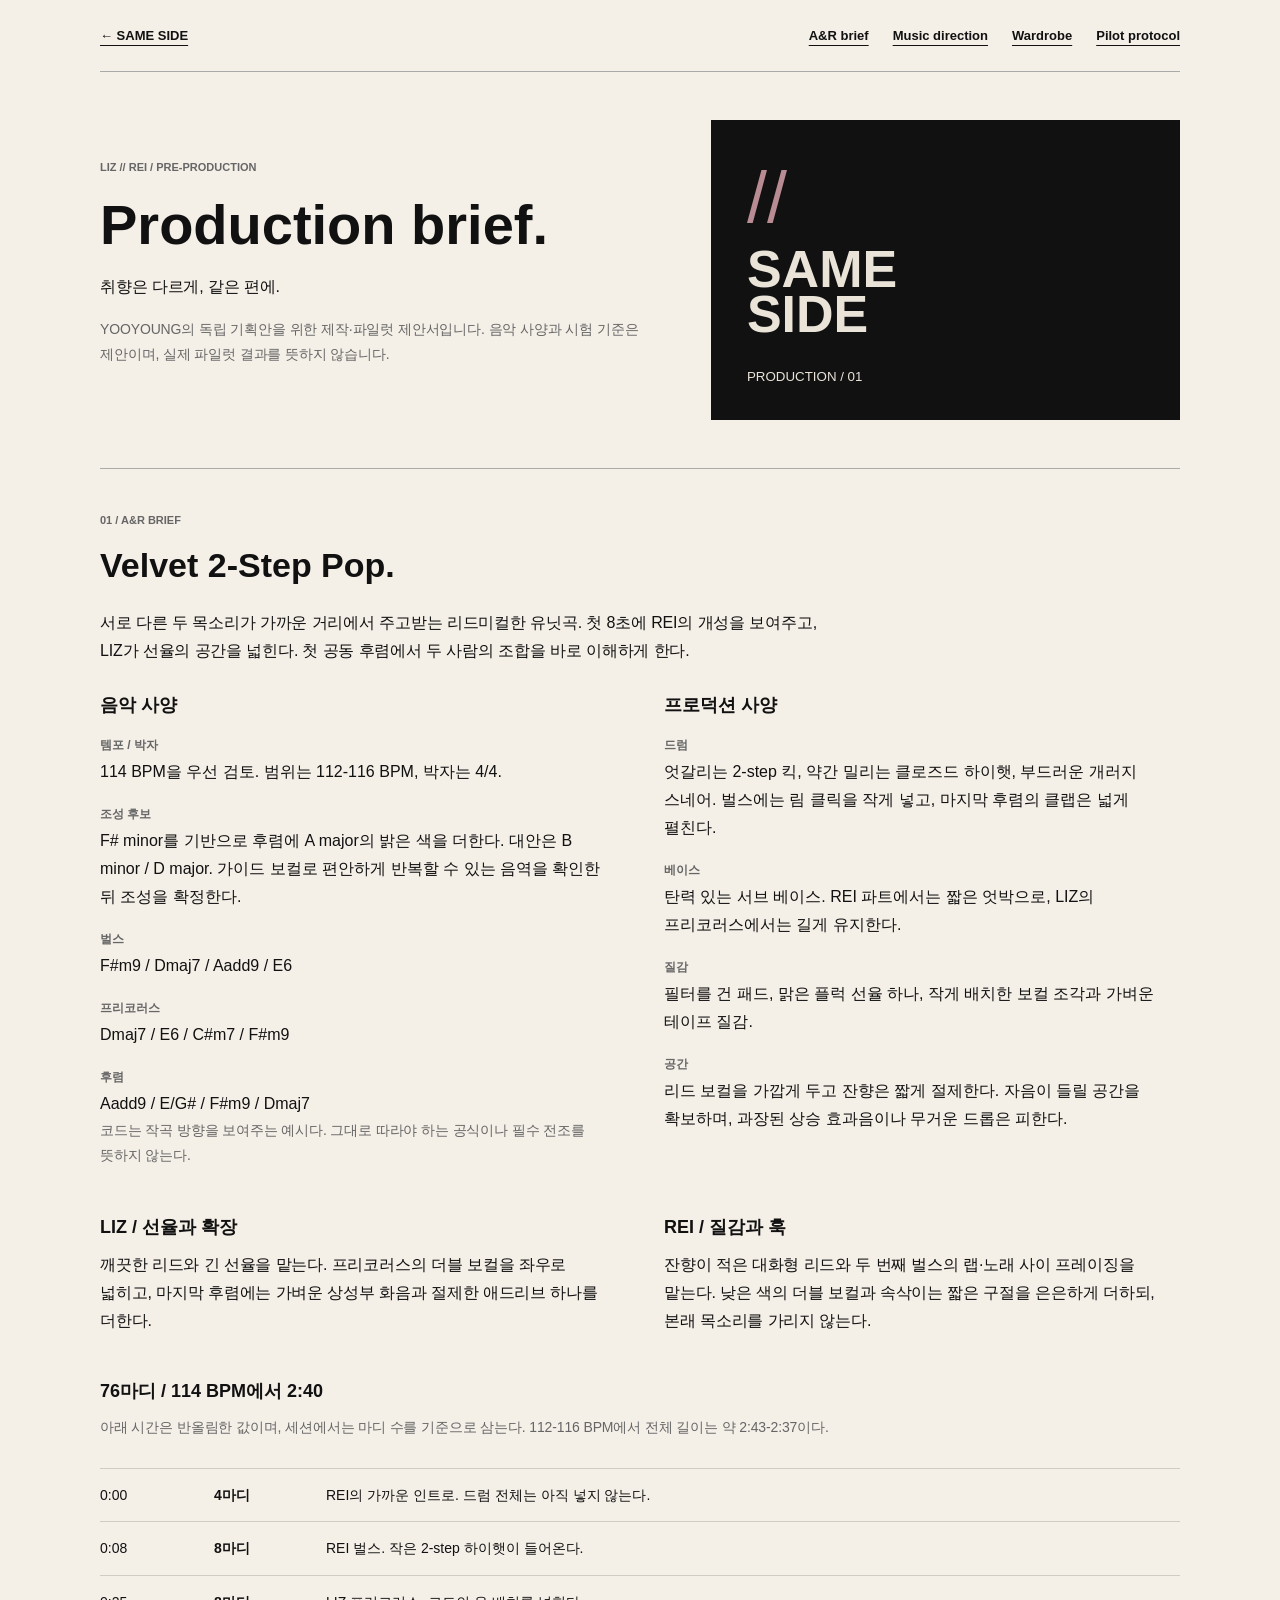
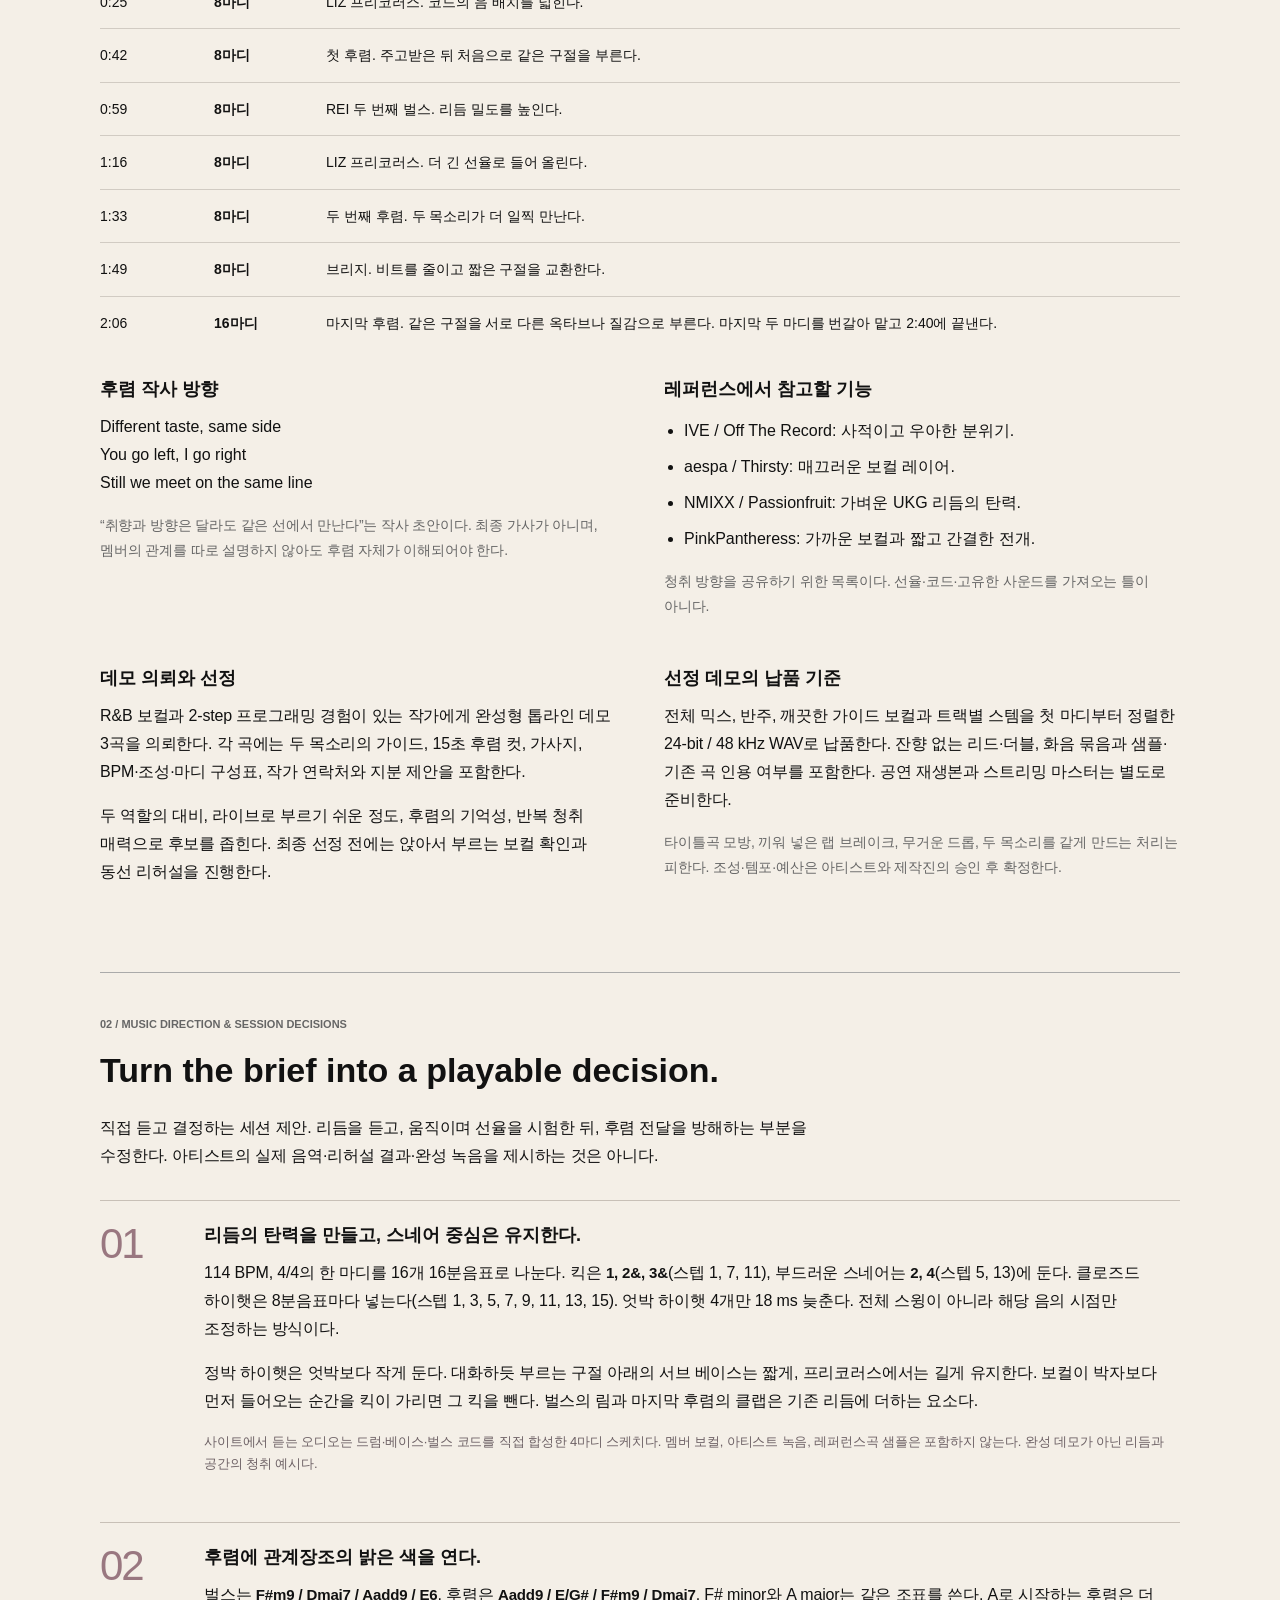
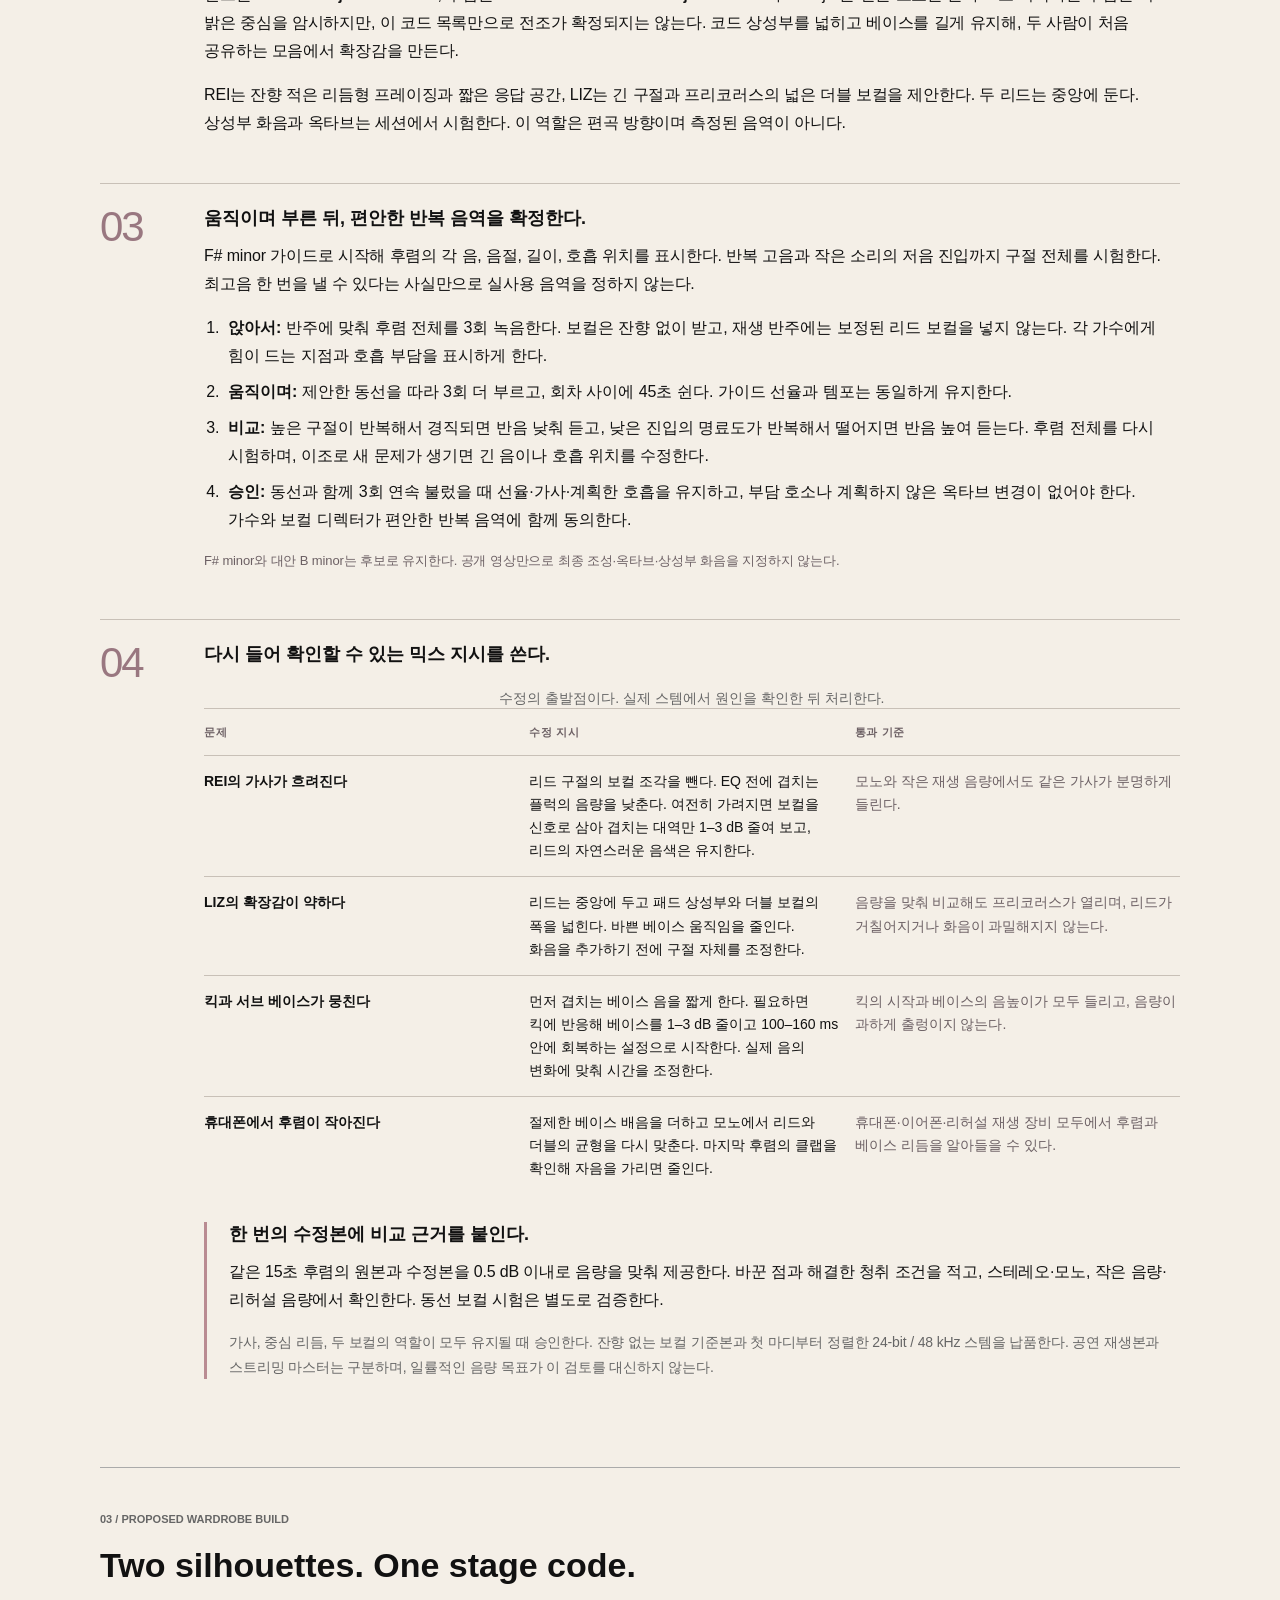
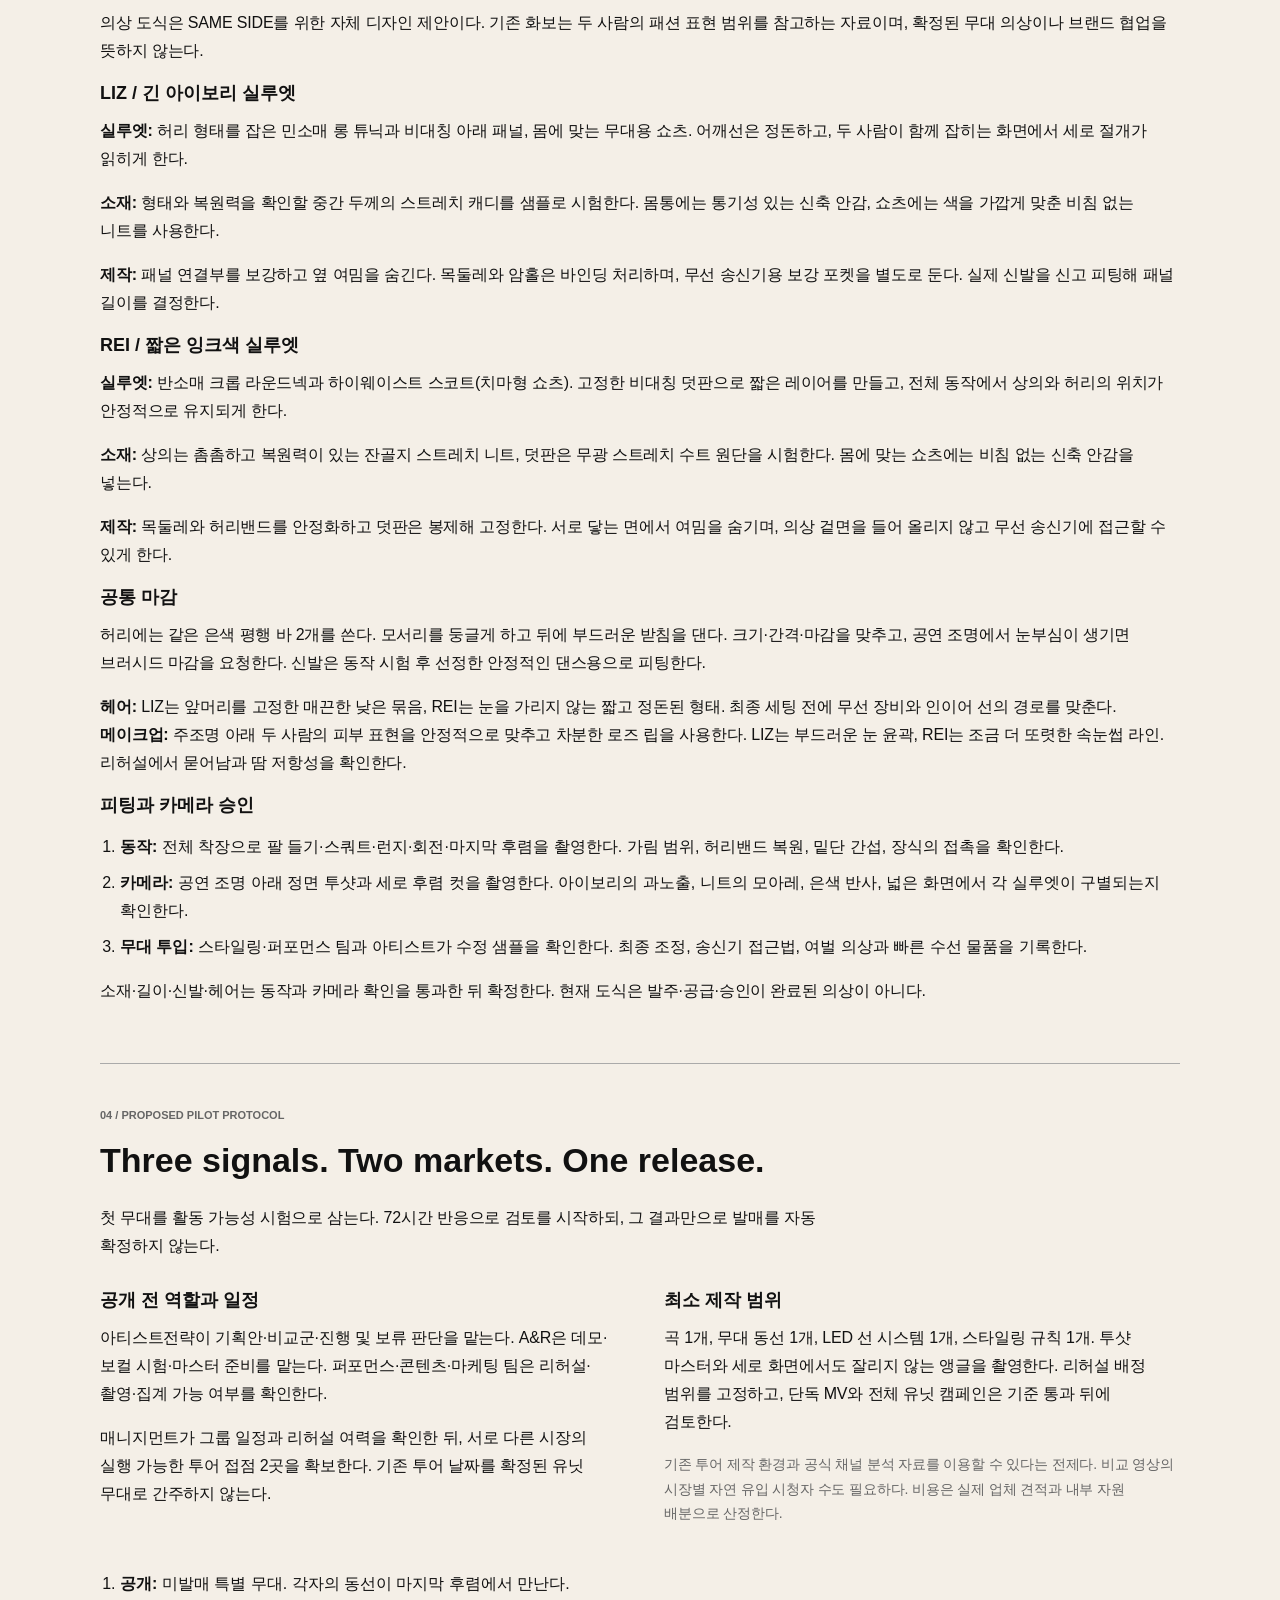
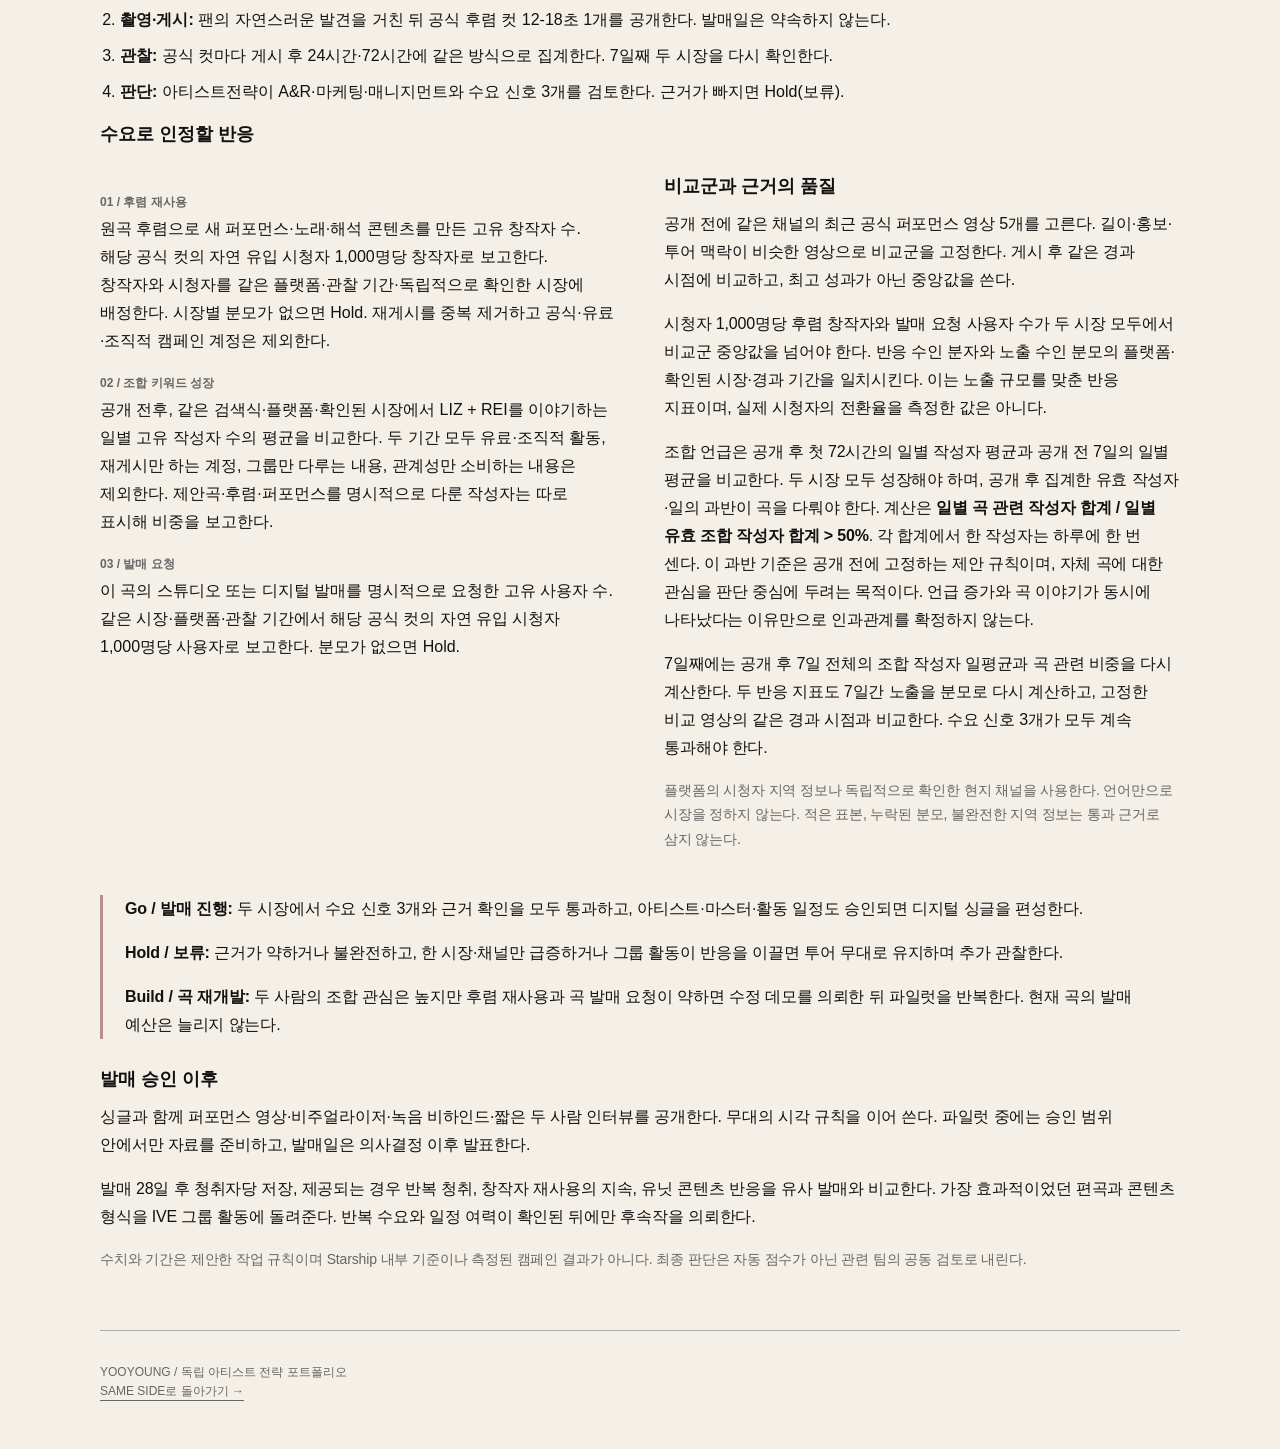
==== commit 455caba6: "Make SAME SIDE readable in Korean and clarify visual production" ====
--- a/briefs.html
+++ b/briefs.html
@@ -1,241 +1,242 @@
 <!doctype html>
-<html lang="en">
+<html lang="ko">
 <head>
   <meta charset="utf-8" />
   <meta name="viewport" content="width=device-width, initial-scale=1" />
-  <title>SAME SIDE - Production &amp; Pilot Brief</title>
-  <meta name="description" content="Producer brief and concert-first pilot protocol for the independent SAME SIDE artist strategy proposal by YOOYOUNG." />
+  <title>SAME SIDE - 제작·파일럿 제안서</title>
+  <meta name="description" content="YOOYOUNG의 독립 아티스트 전략 포트폴리오 SAME SIDE를 위한 음악 제작 사양과 공연 파일럿 검증 제안서." />
   <meta name="author" content="YOOYOUNG" />
   <link rel="icon" href="assets/favicon.svg" type="image/svg+xml" />
   <link rel="stylesheet" href="assets/briefs.css" />
   <link rel="stylesheet" href="assets/music-lead.css" />
+  <link rel="stylesheet" href="assets/reader.css" />
 </head>
 <body>
   <header>
-    <a href="index.html#demo">&#8592; SAME SIDE</a>
-    <nav aria-label="Brief sections"><a href="#demo">A&amp;R brief</a><a href="#music-direction">Music direction</a><a href="#wardrobe">Wardrobe</a><a href="#pilot">Pilot protocol</a></nav>
+    <a href="index.html#demo" lang="en">&#8592; SAME SIDE</a>
+    <nav aria-label="제안서 목차" lang="en"><a href="#demo">A&amp;R brief</a><a href="#music-direction">Music direction</a><a href="#wardrobe">Wardrobe</a><a href="#pilot">Pilot protocol</a></nav>
   </header>
   <main>
     <div class="intro">
       <div>
-        <p class="eyebrow">LIZ // REI / Pre-production</p>
-        <h1>Production brief.</h1>
-        <p>Different taste. Same side.</p>
-        <p class="note">Working specifications by YOOYOUNG. Proposed music and test criteria; no pilot results are claimed.</p>
-      </div>
-<div class="brief-monogram" aria-hidden="true"><span>//</span><strong>SAME<br />SIDE</strong><small>PRODUCTION / 01</small></div>
+        <p class="eyebrow" lang="en">LIZ // REI / Pre-production</p>
+        <h1 lang="en">Production brief.</h1>
+        <p lang="ko">취향은 다르게, 같은 편에.</p>
+        <p class="note" lang="ko">YOOYOUNG의 독립 기획안을 위한 제작·파일럿 제안서입니다. 음악 사양과 시험 기준은 제안이며, 실제 파일럿 결과를 뜻하지 않습니다.</p>
+      </div>
+<div class="brief-monogram" aria-hidden="true" lang="en"><span>//</span><strong>SAME<br />SIDE</strong><small>PRODUCTION / 01</small></div>
     </div>
     <section id="demo" aria-labelledby="demo-heading">
-      <p class="eyebrow">01 / A&amp;R brief</p>
-      <h2 id="demo-heading">Velvet 2-Step Pop.</h2>
-      <p class="section-title">Write a close, rhythmic unit song built around two distinct voices. REI establishes character in the opening eight seconds. LIZ opens the melodic space. Their first shared hook makes the pair legible.</p>
-      <div class="columns">
-        <div>
-          <h3>Musical specification</h3>
+      <p class="eyebrow" lang="en">01 / A&amp;R brief</p>
+      <h2 id="demo-heading" lang="en">Velvet 2-Step Pop.</h2>
+      <p class="section-title" lang="ko">서로 다른 두 목소리가 가까운 거리에서 주고받는 리드미컬한 유닛곡. 첫 8초에 REI의 개성을 보여주고, LIZ가 선율의 공간을 넓힌다. 첫 공동 후렴에서 두 사람의 조합을 바로 이해하게 한다.</p>
+      <div class="columns">
+        <div>
+          <h3>음악 사양</h3>
           <dl>
-            <dt>Tempo / meter</dt><dd>114 BPM preferred; 112-116 BPM range. 4/4.</dd>
-            <dt>Key candidates</dt><dd>F# minor with an A-major color in the hook. Backup: B minor / D major. Confirm tessitura with guide vocals before locking the key.</dd>
-            <dt>Verse</dt><dd>F#m9 / Dmaj7 / Aadd9 / E6</dd>
-            <dt>Pre-chorus</dt><dd>Dmaj7 / E6 / C#m7 / F#m9</dd>
-            <dt>Chorus</dt><dd>Aadd9 / E/G# / F#m9 / Dmaj7</dd>
+            <dt>템포 / 박자</dt><dd>114 BPM을 우선 검토. 범위는 112-116 BPM, 박자는 4/4.</dd>
+            <dt>조성 후보</dt><dd>F# minor를 기반으로 후렴에 A major의 밝은 색을 더한다. 대안은 B minor / D major. 가이드 보컬로 편안하게 반복할 수 있는 음역을 확인한 뒤 조성을 확정한다.</dd>
+            <dt>벌스</dt><dd lang="en">F#m9 / Dmaj7 / Aadd9 / E6</dd>
+            <dt>프리코러스</dt><dd lang="en">Dmaj7 / E6 / C#m7 / F#m9</dd>
+            <dt>후렴</dt><dd lang="en">Aadd9 / E/G# / F#m9 / Dmaj7</dd>
           </dl>
-          <p class="note">Chord colors are a writing lane, not a mandatory harmonic template or a required modulation.</p>
-        </div>
-        <div>
-          <h3>Production specification</h3>
+          <p class="note" lang="ko">코드는 작곡 방향을 보여주는 예시다. 그대로 따라야 하는 공식이나 필수 전조를 뜻하지 않는다.</p>
+        </div>
+        <div>
+          <h3>프로덕션 사양</h3>
           <dl>
-            <dt>Drums</dt><dd>Broken 2-step kick, shuffled closed hats, soft garage snare. Verse rim-click detail; wider clap in the final hook.</dd>
-            <dt>Bass</dt><dd>Elastic sub. Short syncopation under REI; longer notes under LIZ's pre-chorus.</dd>
-            <dt>Texture</dt><dd>Filtered pads, one glassy pluck motif, low-level vocal chops and light tape air.</dd>
-            <dt>Space</dt><dd>Close lead vocals, restrained reverb tails, separation around consonants. No oversized riser or heavy drop.</dd>
+            <dt>드럼</dt><dd>엇갈리는 2-step 킥, 약간 밀리는 클로즈드 하이햇, 부드러운 개러지 스네어. 벌스에는 림 클릭을 작게 넣고, 마지막 후렴의 클랩은 넓게 펼친다.</dd>
+            <dt>베이스</dt><dd>탄력 있는 서브 베이스. REI 파트에서는 짧은 엇박으로, LIZ의 프리코러스에서는 길게 유지한다.</dd>
+            <dt>질감</dt><dd>필터를 건 패드, 맑은 플럭 선율 하나, 작게 배치한 보컬 조각과 가벼운 테이프 질감.</dd>
+            <dt>공간</dt><dd>리드 보컬을 가깝게 두고 잔향은 짧게 절제한다. 자음이 들릴 공간을 확보하며, 과장된 상승 효과음이나 무거운 드롭은 피한다.</dd>
           </dl>
         </div>
-        <div><h3>LIZ / Line &amp; lift</h3><p>Clean lead and longer melodic phrases. Widen doubles in the pre-chorus. Add an airy upper harmony and one restrained ad-lib in the final hook.</p></div>
-        <div><h3>REI / Texture &amp; hook</h3><p>Dry, conversational lead; rap-sung phrasing in verse two. Use a subtle lower-color double and whispered tags without obscuring her natural tone.</p></div>
-      </div>
-      <h3>76 bars / 2:40 at 114 BPM</h3>
-      <p class="note">Rounded timestamps below. The bar count is the session reference. At 112-116 BPM, this form runs approximately 2:43-2:37.</p>
-      <ol class="arrangement" aria-label="Song arrangement">
-        <li><time>0:00</time><strong>4 bars</strong><span>REI close intro. No full drums.</span></li>
-        <li><time>0:08</time><strong>8 bars</strong><span>REI verse. Quiet 2-step hats enter.</span></li>
-        <li><time>0:25</time><strong>8 bars</strong><span>LIZ pre-lift. Chord voicing opens.</span></li>
-        <li><time>0:42</time><strong>8 bars</strong><span>Hook one. Call and response; first shared phrase.</span></li>
-        <li><time>0:59</time><strong>8 bars</strong><span>REI verse two. Denser rhythm.</span></li>
-        <li><time>1:16</time><strong>8 bars</strong><span>LIZ pre-chorus. Longer melodic lift.</span></li>
-        <li><time>1:33</time><strong>8 bars</strong><span>Hook two. Both voices enter sooner.</span></li>
-        <li><time>1:49</time><strong>8 bars</strong><span>Bridge. Beat strips back; short phrases trade.</span></li>
-        <li><time>2:06</time><strong>16 bars</strong><span>Final hook. Same phrase, distinct octave or texture. Alternate the last two bars; end at 2:40.</span></li>
+        <div><h3>LIZ / 선율과 확장</h3><p lang="ko">깨끗한 리드와 긴 선율을 맡는다. 프리코러스의 더블 보컬을 좌우로 넓히고, 마지막 후렴에는 가벼운 상성부 화음과 절제한 애드리브 하나를 더한다.</p></div>
+        <div><h3>REI / 질감과 훅</h3><p lang="ko">잔향이 적은 대화형 리드와 두 번째 벌스의 랩·노래 사이 프레이징을 맡는다. 낮은 색의 더블 보컬과 속삭이는 짧은 구절을 은은하게 더하되, 본래 목소리를 가리지 않는다.</p></div>
+      </div>
+      <h3>76마디 / 114 BPM에서 2:40</h3>
+      <p class="note" lang="ko">아래 시간은 반올림한 값이며, 세션에서는 마디 수를 기준으로 삼는다. 112-116 BPM에서 전체 길이는 약 2:43-2:37이다.</p>
+      <ol class="arrangement" aria-label="곡 구성">
+        <li><time>0:00</time><strong>4마디</strong><span>REI의 가까운 인트로. 드럼 전체는 아직 넣지 않는다.</span></li>
+        <li><time>0:08</time><strong>8마디</strong><span>REI 벌스. 작은 2-step 하이햇이 들어온다.</span></li>
+        <li><time>0:25</time><strong>8마디</strong><span>LIZ 프리코러스. 코드의 음 배치를 넓힌다.</span></li>
+        <li><time>0:42</time><strong>8마디</strong><span>첫 후렴. 주고받은 뒤 처음으로 같은 구절을 부른다.</span></li>
+        <li><time>0:59</time><strong>8마디</strong><span>REI 두 번째 벌스. 리듬 밀도를 높인다.</span></li>
+        <li><time>1:16</time><strong>8마디</strong><span>LIZ 프리코러스. 더 긴 선율로 들어 올린다.</span></li>
+        <li><time>1:33</time><strong>8마디</strong><span>두 번째 후렴. 두 목소리가 더 일찍 만난다.</span></li>
+        <li><time>1:49</time><strong>8마디</strong><span>브리지. 비트를 줄이고 짧은 구절을 교환한다.</span></li>
+        <li><time>2:06</time><strong>16마디</strong><span>마지막 후렴. 같은 구절을 서로 다른 옥타브나 질감으로 부른다. 마지막 두 마디를 번갈아 맡고 2:40에 끝낸다.</span></li>
       </ol>
       <div class="columns">
         <div>
-          <h3>Hook direction</h3>
-          <p>Different taste, same side<br />You go left, I go right<br />Still we meet on the same line</p>
-          <p class="note">Draft writing prompt, not final lyrics. The hook should make sense without an explanation of the members' relationship.</p>
-        </div>
-        <div>
-          <h3>Reference functions</h3>
+          <h3>후렴 작사 방향</h3>
+          <p lang="en">Different taste, same side<br />You go left, I go right<br />Still we meet on the same line</p>
+          <p class="note" lang="ko">“취향과 방향은 달라도 같은 선에서 만난다”는 작사 초안이다. 최종 가사가 아니며, 멤버의 관계를 따로 설명하지 않아도 후렴 자체가 이해되어야 한다.</p>
+        </div>
+        <div>
+          <h3>레퍼런스에서 참고할 기능</h3>
           <ul>
-            <li>IVE / Off The Record: private, elegant temperature.</li>
-            <li>aespa / Thirsty: smooth vocal layering.</li>
-            <li>NMIXX / Passionfruit: light UKG bounce.</li>
-            <li>PinkPantheress: close vocal and compact movement.</li>
+            <li>IVE / Off The Record: 사적이고 우아한 분위기.</li>
+            <li>aespa / Thirsty: 매끄러운 보컬 레이어.</li>
+            <li>NMIXX / Passionfruit: 가벼운 UKG 리듬의 탄력.</li>
+            <li>PinkPantheress: 가까운 보컬과 짧고 간결한 전개.</li>
           </ul>
-          <p class="note">These are listening directions, not templates for melody, chords, or signature sounds.</p>
-        </div>
-        <div>
-          <h3>Supply request</h3>
-          <p>Request three full topline demos from writers with R&amp;B vocal and 2-step programming experience. Each submission must include a two-voice guide, a 15-second hook cut, lyric sheet, BPM/key/bar map, writer contacts and split proposal.</p>
-          <p>Shortlist on role contrast, live singability, hook recall, and replay value. Run a seated vocal check and a movement rehearsal before the final selection.</p>
-        </div>
-        <div>
-          <h3>Approved-demo delivery</h3>
-          <p>Full mix, instrumental, clean vocal guide and aligned stems: 24-bit / 48 kHz WAV from bar one. Include dry lead/doubles, harmony stacks and a sample/interpolation declaration. Keep the concert playback version separate from the streaming master.</p>
-          <p class="note">No title-track imitation, inserted rap break, heavy drop or twin-voice treatment. Key, tempo and budget remain subject to artist and production approval.</p>
+          <p class="note" lang="ko">청취 방향을 공유하기 위한 목록이다. 선율·코드·고유한 사운드를 가져오는 틀이 아니다.</p>
+        </div>
+        <div>
+          <h3>데모 의뢰와 선정</h3>
+          <p lang="ko">R&amp;B 보컬과 2-step 프로그래밍 경험이 있는 작가에게 완성형 톱라인 데모 3곡을 의뢰한다. 각 곡에는 두 목소리의 가이드, 15초 후렴 컷, 가사지, BPM·조성·마디 구성표, 작가 연락처와 지분 제안을 포함한다.</p>
+          <p lang="ko">두 역할의 대비, 라이브로 부르기 쉬운 정도, 후렴의 기억성, 반복 청취 매력으로 후보를 좁힌다. 최종 선정 전에는 앉아서 부르는 보컬 확인과 동선 리허설을 진행한다.</p>
+        </div>
+        <div>
+          <h3>선정 데모의 납품 기준</h3>
+          <p lang="ko">전체 믹스, 반주, 깨끗한 가이드 보컬과 트랙별 스템을 첫 마디부터 정렬한 24-bit / 48 kHz WAV로 납품한다. 잔향 없는 리드·더블, 화음 묶음과 샘플·기존 곡 인용 여부를 포함한다. 공연 재생본과 스트리밍 마스터는 별도로 준비한다.</p>
+          <p class="note" lang="ko">타이틀곡 모방, 끼워 넣은 랩 브레이크, 무거운 드롭, 두 목소리를 같게 만드는 처리는 피한다. 조성·템포·예산은 아티스트와 제작진의 승인 후 확정한다.</p>
         </div>
       </div>
     </section>
     <section id="music-direction" aria-labelledby="music-direction-title">
-      <p class="eyebrow">02 / Music direction &amp; session decisions</p>
-      <h2 id="music-direction-title">Turn the brief into a playable decision.</h2>
-      <p class="section-title">A proposed session plan: hear the groove, test the line in the body, then revise only what blocks the hook. No artist vocal range, rehearsal result or finished recording is claimed.</p>
+      <p class="eyebrow" lang="en">02 / Music direction &amp; session decisions</p>
+      <h2 id="music-direction-title" lang="en">Turn the brief into a playable decision.</h2>
+      <p class="section-title" lang="ko">직접 듣고 결정하는 세션 제안. 리듬을 듣고, 움직이며 선율을 시험한 뒤, 후렴 전달을 방해하는 부분을 수정한다. 아티스트의 실제 음역·리허설 결과·완성 녹음을 제시하는 것은 아니다.</p>
 
       <div class="md-session">
         <span class="md-number" aria-hidden="true">01</span>
         <div>
-          <h3>Program the bounce; leave the backbeat alone.</h3>
-          <p>At 114 BPM in 4/4, start with one bar of 16 sixteenths. Kick: <code>1, 2&amp;, 3&amp;</code> (steps 1, 7, 11). Soft snare: <code>2, 4</code> (steps 5, 13). Closed hats: every eighth (steps 1, 3, 5, 7, 9, 11, 13, 15). Delay only the four offbeat hats by 18 ms; this is a local timing offset, not global swing.</p>
-          <p>Keep onbeat hats quieter than offbeats. Shorten the sub notes under conversational phrases; lengthen them through the pre-chorus. Remove a kick if it crowds a vocal pickup. Verse rim detail and a final-hook clap are additions to the backbeat, not a new drop.</p>
-          <p class="md-caption">The site audition is an original synthesized four-bar sketch of drums, bass and the verse chord lane. It contains no member vocal, artist recording or reference-song sample. Its purpose is to hear timing and space, not to represent a finished demo.</p>
+          <h3>리듬의 탄력을 만들고, 스네어 중심은 유지한다.</h3>
+          <p lang="ko">114 BPM, 4/4의 한 마디를 16개 16분음표로 나눈다. 킥은 <code>1, 2&amp;, 3&amp;</code>(스텝 1, 7, 11), 부드러운 스네어는 <code>2, 4</code>(스텝 5, 13)에 둔다. 클로즈드 하이햇은 8분음표마다 넣는다(스텝 1, 3, 5, 7, 9, 11, 13, 15). 엇박 하이햇 4개만 18 ms 늦춘다. 전체 스윙이 아니라 해당 음의 시점만 조정하는 방식이다.</p>
+          <p lang="ko">정박 하이햇은 엇박보다 작게 둔다. 대화하듯 부르는 구절 아래의 서브 베이스는 짧게, 프리코러스에서는 길게 유지한다. 보컬이 박자보다 먼저 들어오는 순간을 킥이 가리면 그 킥을 뺀다. 벌스의 림과 마지막 후렴의 클랩은 기존 리듬에 더하는 요소다.</p>
+          <p class="md-caption" lang="ko">사이트에서 듣는 오디오는 드럼·베이스·벌스 코드를 직접 합성한 4마디 스케치다. 멤버 보컬, 아티스트 녹음, 레퍼런스곡 샘플은 포함하지 않는다. 완성 데모가 아닌 리듬과 공간의 청취 예시다.</p>
         </div>
       </div>
 
       <div class="md-session">
         <span class="md-number" aria-hidden="true">02</span>
         <div>
-          <h3>Open the hook with relative-major color.</h3>
-          <p>Verse: <code>F#m9 / Dmaj7 / Aadd9 / E6</code>. Hook: <code>Aadd9 / E/G# / F#m9 / Dmaj7</code>. F# minor and A major share a key signature. An A-led hook suggests a brighter center; the chord list alone does not prove modulation. Open the upper chord voicing, hold the bass longer and let the first shared vowel carry the lift.</p>
-          <p>REI: propose dry rhythmic phrasing with small response gaps. LIZ: propose longer phrases with widened doubles in the pre-chorus. Keep both leads centered. Test upper harmonies and octave choices in the session; these roles describe the arrangement, not their measured ranges.</p>
+          <h3>후렴에 관계장조의 밝은 색을 연다.</h3>
+          <p lang="ko">벌스는 <code>F#m9 / Dmaj7 / Aadd9 / E6</code>, 후렴은 <code>Aadd9 / E/G# / F#m9 / Dmaj7</code>. F# minor와 A major는 같은 조표를 쓴다. A로 시작하는 후렴은 더 밝은 중심을 암시하지만, 이 코드 목록만으로 전조가 확정되지는 않는다. 코드 상성부를 넓히고 베이스를 길게 유지해, 두 사람이 처음 공유하는 모음에서 확장감을 만든다.</p>
+          <p lang="ko">REI는 잔향 적은 리듬형 프레이징과 짧은 응답 공간, LIZ는 긴 구절과 프리코러스의 넓은 더블 보컬을 제안한다. 두 리드는 중앙에 둔다. 상성부 화음과 옥타브는 세션에서 시험한다. 이 역할은 편곡 방향이며 측정된 음역이 아니다.</p>
         </div>
       </div>
 
       <div class="md-session">
         <span class="md-number" aria-hidden="true">03</span>
         <div>
-          <h3>Lock tessitura after the movement test.</h3>
-          <p>Start with the F#-minor guide. Mark every hook note, its syllable, duration and breath point. Test the whole phrase, including repeated high notes and quiet low entries; a single reachable top note cannot establish a usable tessitura.</p>
+          <h3>움직이며 부른 뒤, 편안한 반복 음역을 확정한다.</h3>
+          <p lang="ko">F# minor 가이드로 시작해 후렴의 각 음, 음절, 길이, 호흡 위치를 표시한다. 반복 고음과 작은 소리의 저음 진입까지 구절 전체를 시험한다. 최고음 한 번을 낼 수 있다는 사실만으로 실사용 음역을 정하지 않는다.</p>
           <ol class="md-checks">
-            <li><strong>Seated:</strong> record three full hook takes with an instrumental, dry vocal capture and no tuned lead in playback. Ask each singer to flag effort and breath pressure.</li>
-            <li><strong>Moving:</strong> repeat three takes through the proposed blocking, with a 45-second rest between takes. Keep the guide melody and tempo identical.</li>
-            <li><strong>Compare:</strong> if the upper phrase repeatedly tightens, audition one semitone lower. If low entries repeatedly lose clarity, audition one higher. Retest the entire hook; revise a sustained note or breath point when transposition creates a new problem.</li>
-            <li><strong>Accept:</strong> three consecutive movement takes preserve the melody, readable words and planned breaths without reported strain or an unplanned octave change. The singer and vocal director sign off the comfortable repeated-note zone.</li>
+            <li><strong>앉아서:</strong> 반주에 맞춰 후렴 전체를 3회 녹음한다. 보컬은 잔향 없이 받고, 재생 반주에는 보정된 리드 보컬을 넣지 않는다. 각 가수에게 힘이 드는 지점과 호흡 부담을 표시하게 한다.</li>
+            <li><strong>움직이며:</strong> 제안한 동선을 따라 3회 더 부르고, 회차 사이에 45초 쉰다. 가이드 선율과 템포는 동일하게 유지한다.</li>
+            <li><strong>비교:</strong> 높은 구절이 반복해서 경직되면 반음 낮춰 듣고, 낮은 진입의 명료도가 반복해서 떨어지면 반음 높여 듣는다. 후렴 전체를 다시 시험하며, 이조로 새 문제가 생기면 긴 음이나 호흡 위치를 수정한다.</li>
+            <li><strong>승인:</strong> 동선과 함께 3회 연속 불렀을 때 선율·가사·계획한 호흡을 유지하고, 부담 호소나 계획하지 않은 옥타브 변경이 없어야 한다. 가수와 보컬 디렉터가 편안한 반복 음역에 함께 동의한다.</li>
           </ol>
-          <p class="md-caption">F# minor and the B-minor backup remain candidates. Do not assign final key, octave or upper harmony from public clips alone.</p>
+          <p class="md-caption" lang="ko">F# minor와 대안 B minor는 후보로 유지한다. 공개 영상만으로 최종 조성·옥타브·상성부 화음을 지정하지 않는다.</p>
         </div>
       </div>
 
       <div class="md-session">
         <span class="md-number" aria-hidden="true">04</span>
         <div>
-          <h3>Give mix notes that can be tested.</h3>
+          <h3>다시 들어 확인할 수 있는 믹스 지시를 쓴다.</h3>
           <table class="md-revisions">
-            <caption class="note">Starting revisions; diagnose on the actual stems before applying processing.</caption>
-            <thead><tr><th scope="col">If the problem is</th><th scope="col">Make this revision</th><th scope="col">Accept when</th></tr></thead>
+            <caption class="note">수정의 출발점이다. 실제 스템에서 원인을 확인한 뒤 처리한다.</caption>
+            <thead><tr><th scope="col">문제</th><th scope="col">수정 지시</th><th scope="col">통과 기준</th></tr></thead>
             <tbody>
-              <tr><th scope="row">REI’s words blur</th><td data-label="Revision">Remove vocal chops during the lead phrase. Turn down the competing pluck before EQ. If masking remains, try 1–3 dB of vocal-triggered reduction in its masking band; retain the natural lead tone.</td><td data-label="Acceptance">The same words remain clear in mono and at quiet playback.</td></tr>
-              <tr><th scope="row">LIZ’s lift feels flat</th><td data-label="Revision">Open the pad’s upper voicing and widen doubles while the lead stays centered. Reduce busy bass movement. Adjust the phrase before adding another harmony.</td><td data-label="Acceptance">The pre-chorus opens at matched loudness without a harder lead or denser stack.</td></tr>
-              <tr><th scope="row">Kick and sub smear</th><td data-label="Revision">Shorten the overlapping bass note first. If needed, start with 1–3 dB of kick-triggered bass reduction and recover within 100–160 ms; tune the timing to the actual note envelope.</td><td data-label="Acceptance">Kick onset stays distinct and the bass pitch remains audible; no obvious pumping.</td></tr>
-              <tr><th scope="row">The hook shrinks on a phone</th><td data-label="Revision">Add a controlled bass harmonic layer, then rebalance lead and doubles in mono. Recheck the final-hook clap; reduce it if consonants disappear.</td><td data-label="Acceptance">The hook and bass rhythm remain legible on a phone, earbuds and the rehearsal playback system.</td></tr>
+              <tr><th scope="row">REI의 가사가 흐려진다</th><td data-label="수정 지시">리드 구절의 보컬 조각을 뺀다. EQ 전에 겹치는 플럭의 음량을 낮춘다. 여전히 가려지면 보컬을 신호로 삼아 겹치는 대역만 1–3 dB 줄여 보고, 리드의 자연스러운 음색은 유지한다.</td><td data-label="통과 기준">모노와 작은 재생 음량에서도 같은 가사가 분명하게 들린다.</td></tr>
+              <tr><th scope="row">LIZ의 확장감이 약하다</th><td data-label="수정 지시">리드는 중앙에 두고 패드 상성부와 더블 보컬의 폭을 넓힌다. 바쁜 베이스 움직임을 줄인다. 화음을 추가하기 전에 구절 자체를 조정한다.</td><td data-label="통과 기준">음량을 맞춰 비교해도 프리코러스가 열리며, 리드가 거칠어지거나 화음이 과밀해지지 않는다.</td></tr>
+              <tr><th scope="row">킥과 서브 베이스가 뭉친다</th><td data-label="수정 지시">먼저 겹치는 베이스 음을 짧게 한다. 필요하면 킥에 반응해 베이스를 1–3 dB 줄이고 100–160 ms 안에 회복하는 설정으로 시작한다. 실제 음의 변화에 맞춰 시간을 조정한다.</td><td data-label="통과 기준">킥의 시작과 베이스의 음높이가 모두 들리고, 음량이 과하게 출렁이지 않는다.</td></tr>
+              <tr><th scope="row">휴대폰에서 후렴이 작아진다</th><td data-label="수정 지시">절제한 베이스 배음을 더하고 모노에서 리드와 더블의 균형을 다시 맞춘다. 마지막 후렴의 클랩을 확인해 자음을 가리면 줄인다.</td><td data-label="통과 기준">휴대폰·이어폰·리허설 재생 장비 모두에서 후렴과 베이스 리듬을 알아들을 수 있다.</td></tr>
             </tbody>
           </table>
           <div class="md-acceptance">
-            <h3>Return one revision with evidence.</h3>
-            <p>Supply the original and revision over the same 15-second hook passage, loudness matched within 0.5 dB. Name the change and the listening condition it resolves. Check stereo and mono, quiet playback and rehearsal level. Confirm the movement vocal test separately.</p>
-            <p class="note">Approve only when the words, backbeat and two vocal roles survive those checks. Deliver a dry vocal reference and aligned 24-bit / 48 kHz stems from bar one. Keep live playback and the streaming master as separate deliverables; no generic loudness target substitutes for the review.</p>
+            <h3>한 번의 수정본에 비교 근거를 붙인다.</h3>
+            <p lang="ko">같은 15초 후렴의 원본과 수정본을 0.5 dB 이내로 음량을 맞춰 제공한다. 바꾼 점과 해결한 청취 조건을 적고, 스테레오·모노, 작은 음량·리허설 음량에서 확인한다. 동선 보컬 시험은 별도로 검증한다.</p>
+            <p class="note" lang="ko">가사, 중심 리듬, 두 보컬의 역할이 모두 유지될 때 승인한다. 잔향 없는 보컬 기준본과 첫 마디부터 정렬한 24-bit / 48 kHz 스템을 납품한다. 공연 재생본과 스트리밍 마스터는 구분하며, 일률적인 음량 목표가 이 검토를 대신하지 않는다.</p>
           </div>
         </div>
       </div>
     </section>
 
 <section class="brief-section" id="wardrobe" aria-labelledby="wardrobe-title">
-  <p class="eyebrow">03 / Proposed wardrobe build</p>
-  <h2 id="wardrobe-title">Two silhouettes. One stage code.</h2>
-  <p class="lead">The flats are original design proposals for SAME SIDE. Existing editorials establish the pair's fashion range; they are references, not confirmed stage outfits or brand partnerships.</p>
-
-  <h3>LIZ / Longline ivory</h3>
-  <p><strong>Silhouette:</strong> sleeveless longline tunic, shaped waist and an asymmetric lower panel over fitted stage shorts. Keep the shoulder clean and the vertical seam readable in the two-shot.</p>
-  <p><strong>Material:</strong> sample a medium-weight stretch cady for body and recovery. Line the torso with a breathable stretch lining; choose a closely matched opaque knit for the shorts.</p>
-  <p><strong>Construction:</strong> reinforce the panel junction, conceal the side closure, bind the neckline and armholes, and provide a separate reinforced wireless-pack pocket. Set the panel length during a shoe-on fitting.</p>
-
-  <h3>REI / Cropped ink</h3>
-  <p><strong>Silhouette:</strong> short-sleeved cropped crew neck with a high-waist skort. A fixed asymmetric overlay creates a compact layer; secure the top-to-waist relationship through the full movement range.</p>
-  <p><strong>Material:</strong> sample a dense fine-rib stretch knit with recovery for the top, matte stretch suiting for the overlay and an opaque stretch lining for the fitted shorts.</p>
-  <p><strong>Construction:</strong> stabilize the neckline and waistband, stitch the overlay in place, and conceal closures away from the contact side. Provide wireless-pack access without lifting the costume's outer layer.</p>
-
-  <h3>Shared finish</h3>
-  <p>Use the same two parallel silver-tone bars at the waist, with rounded edges and a soft backing. Match scale, spacing and finish across the pair; request a brushed option if the show light creates glare. Fit both looks with secure dance footwear selected after a movement test.</p>
-  <p><strong>Hair:</strong> LIZ uses a smooth low tie with the front secured; REI uses a compact shape tucked clear of the eyes. Fit wireless and in-ear routing before the final set. <strong>Makeup:</strong> keep both complexions controlled under the key light and use muted rose lips; LIZ has a soft eye contour, REI a more defined lash line. Check transfer and sweat resistance during rehearsal.</p>
-
-  <h3>Fitting and camera approval</h3>
+  <p class="eyebrow" lang="en">03 / Proposed wardrobe build</p>
+  <h2 id="wardrobe-title" lang="en">Two silhouettes. One stage code.</h2>
+  <p class="lead" lang="ko">의상 도식은 SAME SIDE를 위한 자체 디자인 제안이다. 기존 화보는 두 사람의 패션 표현 범위를 참고하는 자료이며, 확정된 무대 의상이나 브랜드 협업을 뜻하지 않는다.</p>
+
+  <h3>LIZ / 긴 아이보리 실루엣</h3>
+  <p lang="ko"><strong>실루엣:</strong> 허리 형태를 잡은 민소매 롱 튜닉과 비대칭 아래 패널, 몸에 맞는 무대용 쇼츠. 어깨선은 정돈하고, 두 사람이 함께 잡히는 화면에서 세로 절개가 읽히게 한다.</p>
+  <p lang="ko"><strong>소재:</strong> 형태와 복원력을 확인할 중간 두께의 스트레치 캐디를 샘플로 시험한다. 몸통에는 통기성 있는 신축 안감, 쇼츠에는 색을 가깝게 맞춘 비침 없는 니트를 사용한다.</p>
+  <p lang="ko"><strong>제작:</strong> 패널 연결부를 보강하고 옆 여밈을 숨긴다. 목둘레와 암홀은 바인딩 처리하며, 무선 송신기용 보강 포켓을 별도로 둔다. 실제 신발을 신고 피팅해 패널 길이를 결정한다.</p>
+
+  <h3>REI / 짧은 잉크색 실루엣</h3>
+  <p lang="ko"><strong>실루엣:</strong> 반소매 크롭 라운드넥과 하이웨이스트 스코트(치마형 쇼츠). 고정한 비대칭 덧판으로 짧은 레이어를 만들고, 전체 동작에서 상의와 허리의 위치가 안정적으로 유지되게 한다.</p>
+  <p lang="ko"><strong>소재:</strong> 상의는 촘촘하고 복원력이 있는 잔골지 스트레치 니트, 덧판은 무광 스트레치 수트 원단을 시험한다. 몸에 맞는 쇼츠에는 비침 없는 신축 안감을 넣는다.</p>
+  <p lang="ko"><strong>제작:</strong> 목둘레와 허리밴드를 안정화하고 덧판은 봉제해 고정한다. 서로 닿는 면에서 여밈을 숨기며, 의상 겉면을 들어 올리지 않고 무선 송신기에 접근할 수 있게 한다.</p>
+
+  <h3>공통 마감</h3>
+  <p lang="ko">허리에는 같은 은색 평행 바 2개를 쓴다. 모서리를 둥글게 하고 뒤에 부드러운 받침을 댄다. 크기·간격·마감을 맞추고, 공연 조명에서 눈부심이 생기면 브러시드 마감을 요청한다. 신발은 동작 시험 후 선정한 안정적인 댄스용으로 피팅한다.</p>
+  <p lang="ko"><strong>헤어:</strong> LIZ는 앞머리를 고정한 매끈한 낮은 묶음, REI는 눈을 가리지 않는 짧고 정돈된 형태. 최종 세팅 전에 무선 장비와 인이어 선의 경로를 맞춘다. <strong>메이크업:</strong> 주조명 아래 두 사람의 피부 표현을 안정적으로 맞추고 차분한 로즈 립을 사용한다. LIZ는 부드러운 눈 윤곽, REI는 조금 더 또렷한 속눈썹 라인. 리허설에서 묻어남과 땀 저항성을 확인한다.</p>
+
+  <h3>피팅과 카메라 승인</h3>
   <ol>
-    <li><strong>Movement:</strong> record full arm lift, squat, lunge, pivot and the final-hook phrase in the complete look. Check coverage, waistband recovery, hem clearance and hardware contact.</li>
-    <li><strong>Camera:</strong> shoot the front two-shot and the vertical hook cut under show lighting. Check ivory clipping, knit moiré, silver reflections and the visibility of each silhouette at a wide framing.</li>
-    <li><strong>Release to stage:</strong> confirm the revised sample with styling, performance and the artists. Record final adjustments, pack access, duplicate items and quick-repair supplies.</li>
+    <li><strong>동작:</strong> 전체 착장으로 팔 들기·스쿼트·런지·회전·마지막 후렴을 촬영한다. 가림 범위, 허리밴드 복원, 밑단 간섭, 장식의 접촉을 확인한다.</li>
+    <li><strong>카메라:</strong> 공연 조명 아래 정면 투샷과 세로 후렴 컷을 촬영한다. 아이보리의 과노출, 니트의 모아레, 은색 반사, 넓은 화면에서 각 실루엣이 구별되는지 확인한다.</li>
+    <li><strong>무대 투입:</strong> 스타일링·퍼포먼스 팀과 아티스트가 수정 샘플을 확인한다. 최종 조정, 송신기 접근법, 여벌 의상과 빠른 수선 물품을 기록한다.</li>
   </ol>
-  <p class="brief-note">Material, length, footwear and hair remain sample decisions until the movement and camera checks pass. No outfit is represented as commissioned, supplied or approved.</p>
+  <p class="brief-note" lang="ko">소재·길이·신발·헤어는 동작과 카메라 확인을 통과한 뒤 확정한다. 현재 도식은 발주·공급·승인이 완료된 의상이 아니다.</p>
 </section>
 
 
     <section id="pilot" aria-labelledby="pilot-heading">
-      <p class="eyebrow">04 / Proposed pilot protocol</p>
-      <h2 id="pilot-heading">Three signals. Two markets. One release.</h2>
-      <p class="section-title">Treat the first stage as an activity test. A 72-hour read opens the review; it does not automatically commit the artist to a release.</p>
-      <div class="columns">
-        <div>
-          <h3>Before the reveal</h3>
-          <p>Artist strategy owns the brief, comparison set and go/hold decision. A&amp;R owns the demo, vocal test and master readiness. Performance, content and marketing teams confirm rehearsal, capture and reporting capacity.</p>
-          <p>Reserve two feasible tour touchpoints in different markets only after management confirms the group calendar and rehearsal capacity. No existing tour date is represented as a confirmed unit slot.</p>
-        </div>
-        <div>
-          <h3>Minimum production scope</h3>
-          <p>One song, one stage blocking, one LED line system, one styling code. Capture a two-shot master and vertical-safe angles. Keep a fixed rehearsal allocation; defer a standalone MV and a full unit campaign until the gate passes.</p>
-          <p class="note">The proposal assumes access to existing tour production and official-channel analytics, including market-level organic viewer counts for the comparison clips. Costs require actual vendor quotes and internal allocation.</p>
+      <p class="eyebrow" lang="en">04 / Proposed pilot protocol</p>
+      <h2 id="pilot-heading" lang="en">Three signals. Two markets. One release.</h2>
+      <p class="section-title" lang="ko">첫 무대를 활동 가능성 시험으로 삼는다. 72시간 반응으로 검토를 시작하되, 그 결과만으로 발매를 자동 확정하지 않는다.</p>
+      <div class="columns">
+        <div>
+          <h3>공개 전 역할과 일정</h3>
+          <p lang="ko">아티스트전략이 기획안·비교군·진행 및 보류 판단을 맡는다. A&amp;R은 데모·보컬 시험·마스터 준비를 맡는다. 퍼포먼스·콘텐츠·마케팅 팀은 리허설·촬영·집계 가능 여부를 확인한다.</p>
+          <p lang="ko">매니지먼트가 그룹 일정과 리허설 여력을 확인한 뒤, 서로 다른 시장의 실행 가능한 투어 접점 2곳을 확보한다. 기존 투어 날짜를 확정된 유닛 무대로 간주하지 않는다.</p>
+        </div>
+        <div>
+          <h3>최소 제작 범위</h3>
+          <p lang="ko">곡 1개, 무대 동선 1개, LED 선 시스템 1개, 스타일링 규칙 1개. 투샷 마스터와 세로 화면에서도 잘리지 않는 앵글을 촬영한다. 리허설 배정 범위를 고정하고, 단독 MV와 전체 유닛 캠페인은 기준 통과 뒤에 검토한다.</p>
+          <p class="note" lang="ko">기존 투어 제작 환경과 공식 채널 분석 자료를 이용할 수 있다는 전제다. 비교 영상의 시장별 자연 유입 시청자 수도 필요하다. 비용은 실제 업체 견적과 내부 자원 배분으로 산정한다.</p>
         </div>
       </div>
       <ol>
-        <li><strong>Reveal:</strong> special unreleased stage; separate paths converge at the final hook.</li>
-        <li><strong>Capture:</strong> allow organic fan discovery, then publish one 12-18 second official hook cut. No release-date promise.</li>
-        <li><strong>Read:</strong> take matching 24-hour and 72-hour snapshots after each official cut. Recheck both markets at day seven.</li>
-        <li><strong>Decide:</strong> artist strategy reviews the three demand signals with A&amp;R, marketing and management. Missing evidence means Hold.</li>
+        <li><strong>공개:</strong> 미발매 특별 무대. 각자의 동선이 마지막 후렴에서 만난다.</li>
+        <li><strong>촬영·게시:</strong> 팬의 자연스러운 발견을 거친 뒤 공식 후렴 컷 12-18초 1개를 공개한다. 발매일은 약속하지 않는다.</li>
+        <li><strong>관찰:</strong> 공식 컷마다 게시 후 24시간·72시간에 같은 방식으로 집계한다. 7일째 두 시장을 다시 확인한다.</li>
+        <li><strong>판단:</strong> 아티스트전략이 A&amp;R·마케팅·매니지먼트와 수요 신호 3개를 검토한다. 근거가 빠지면 Hold(보류).</li>
       </ol>
-      <h3>What counts as demand</h3>
+      <h3>수요로 인정할 반응</h3>
       <div class="columns">
         <div>
           <dl>
-            <dt>01 / Hook reuse</dt><dd>Distinct creators making a new performance, singing or interpretation of the original hook. Report creators per 1,000 organic viewers of the corresponding official cut. Assign creators and viewers to the same independently verified market, platform and observation window; a missing market-level denominator means Hold. Deduplicate reposts and exclude official, paid and coordinated campaign accounts.</dd>
-            <dt>02 / Pair keyword growth</dt><dd>Mean daily unique authors discussing LIZ + REI, using the same fixed query, platform and verified market before and after reveal. Exclude paid, coordinated, repost-only, group-only and shipping-only discussion in both windows. Separately tag authors explicitly discussing the proposed song, hook or performance and report their share.</dd>
-            <dt>03 / Release requests</dt><dd>Unique users explicitly asking for this song's studio or digital release. Report users per 1,000 organic viewers of the corresponding official cut, using the same market, platform and observation window. A missing denominator means Hold.</dd>
+            <dt>01 / 후렴 재사용</dt><dd>원곡 후렴으로 새 퍼포먼스·노래·해석 콘텐츠를 만든 고유 창작자 수. 해당 공식 컷의 자연 유입 시청자 1,000명당 창작자로 보고한다. 창작자와 시청자를 같은 플랫폼·관찰 기간·독립적으로 확인한 시장에 배정한다. 시장별 분모가 없으면 Hold. 재게시를 중복 제거하고 공식·유료·조직적 캠페인 계정은 제외한다.</dd>
+            <dt>02 / 조합 키워드 성장</dt><dd>공개 전후, 같은 검색식·플랫폼·확인된 시장에서 LIZ + REI를 이야기하는 일별 고유 작성자 수의 평균을 비교한다. 두 기간 모두 유료·조직적 활동, 재게시만 하는 계정, 그룹만 다루는 내용, 관계성만 소비하는 내용은 제외한다. 제안곡·후렴·퍼포먼스를 명시적으로 다룬 작성자는 따로 표시해 비중을 보고한다.</dd>
+            <dt>03 / 발매 요청</dt><dd>이 곡의 스튜디오 또는 디지털 발매를 명시적으로 요청한 고유 사용자 수. 같은 시장·플랫폼·관찰 기간에서 해당 공식 컷의 자연 유입 시청자 1,000명당 사용자로 보고한다. 분모가 없으면 Hold.</dd>
           </dl>
         </div>
         <div>
-          <h3>Comparison and evidence quality</h3>
-          <p>Before launch, select five recent official performance clips on the same channel with similar duration, promotion and tour context. Freeze the comparison set. Compare each post at the same elapsed age, using medians rather than the highest-performing clip.</p>
-          <p>Hook creators and release-request users per 1,000 organic viewers must exceed the matched median in both markets. Keep numerator and exposure denominator on the same platform, verified market and elapsed window. Treat these as exposure-normalized signals, not measured viewer conversion rates.</p>
-          <p>For pair discussion, compare the mean daily author count in the first 72 hours with the seven-day pre-reveal daily mean. Require growth in both markets and a majority of eligible post-window author-days to be song-specific: sum song-specific daily authors / sum all eligible daily pair authors must exceed 50%. An author counts once per day in each total. Freeze this proposed majority rule before reveal. It is a working gate chosen to make original-song interest central to the decision. Growth coinciding with song discussion does not establish causality.</p>
-          <p>At day seven, recompute the pair daily mean and song-specific share over the seven post-reveal days. Recalculate both response rates with seven-day exposure and compare with the frozen clips at the same elapsed age. All three signals must still pass.</p>
-          <p class="note">Use platform audience geography or independently verified local channels. Language alone does not establish a market. Low counts, missing denominators or incomplete geography cannot be treated as a pass.</p>
+          <h3>비교군과 근거의 품질</h3>
+          <p lang="ko">공개 전에 같은 채널의 최근 공식 퍼포먼스 영상 5개를 고른다. 길이·홍보·투어 맥락이 비슷한 영상으로 비교군을 고정한다. 게시 후 같은 경과 시점에 비교하고, 최고 성과가 아닌 중앙값을 쓴다.</p>
+          <p lang="ko">시청자 1,000명당 후렴 창작자와 발매 요청 사용자 수가 두 시장 모두에서 비교군 중앙값을 넘어야 한다. 반응 수인 분자와 노출 수인 분모의 플랫폼·확인된 시장·경과 기간을 일치시킨다. 이는 노출 규모를 맞춘 반응 지표이며, 실제 시청자의 전환율을 측정한 값은 아니다.</p>
+          <p lang="ko">조합 언급은 공개 후 첫 72시간의 일별 작성자 평균과 공개 전 7일의 일별 평균을 비교한다. 두 시장 모두 성장해야 하며, 공개 후 집계한 유효 작성자·일의 과반이 곡을 다뤄야 한다. 계산은 <strong>일별 곡 관련 작성자 합계 / 일별 유효 조합 작성자 합계 &gt; 50%</strong>. 각 합계에서 한 작성자는 하루에 한 번 센다. 이 과반 기준은 공개 전에 고정하는 제안 규칙이며, 자체 곡에 대한 관심을 판단 중심에 두려는 목적이다. 언급 증가와 곡 이야기가 동시에 나타났다는 이유만으로 인과관계를 확정하지 않는다.</p>
+          <p lang="ko">7일째에는 공개 후 7일 전체의 조합 작성자 일평균과 곡 관련 비중을 다시 계산한다. 두 반응 지표도 7일간 노출을 분모로 다시 계산하고, 고정한 비교 영상의 같은 경과 시점과 비교한다. 수요 신호 3개가 모두 계속 통과해야 한다.</p>
+          <p class="note" lang="ko">플랫폼의 시청자 지역 정보나 독립적으로 확인한 현지 채널을 사용한다. 언어만으로 시장을 정하지 않는다. 적은 표본, 누락된 분모, 불완전한 지역 정보는 통과 근거로 삼지 않는다.</p>
         </div>
       </div>
       <div class="decision">
-        <p><strong>Go:</strong> all three demand signals pass in two markets, evidence checks pass, and the artists, master and activity calendar are approved. Schedule the digital single.</p>
-        <p><strong>Hold:</strong> weak or incomplete evidence, a single market/channel spike, or response driven by group activity. Keep the stage tour-only and collect another observation.</p>
-        <p><strong>Build:</strong> pair interest is strong while hook reuse and song requests remain weak. Commission a revised demo, then repeat the pilot. Do not expand the current song's release budget.</p>
-      </div>
-      <h3>After Go</h3>
-      <p>Release the single with a performance video, visualizer, recording behind and short pair interview. Reuse the stage's visual code. Prepare assets during the pilot only within the approved scope; publish the release date after the decision.</p>
-      <p>At 28 days after release, review saves per listener, repeat listening where available, continuing creator reuse and response to unit content against comparable releases. Return the strongest arrangement and content format to IVE's group activity. Commission a follow-up only after repeat demand and schedule capacity are established.</p>
-      <p class="note">All thresholds and windows above are proposed working rules. They are not Starship internal standards or measured campaign results. The decision remains a cross-team review, not an automated score.</p>
+        <p lang="ko"><strong>Go / 발매 진행:</strong> 두 시장에서 수요 신호 3개와 근거 확인을 모두 통과하고, 아티스트·마스터·활동 일정도 승인되면 디지털 싱글을 편성한다.</p>
+        <p lang="ko"><strong>Hold / 보류:</strong> 근거가 약하거나 불완전하고, 한 시장·채널만 급증하거나 그룹 활동이 반응을 이끌면 투어 무대로 유지하며 추가 관찰한다.</p>
+        <p lang="ko"><strong>Build / 곡 재개발:</strong> 두 사람의 조합 관심은 높지만 후렴 재사용과 곡 발매 요청이 약하면 수정 데모를 의뢰한 뒤 파일럿을 반복한다. 현재 곡의 발매 예산은 늘리지 않는다.</p>
+      </div>
+      <h3>발매 승인 이후</h3>
+      <p lang="ko">싱글과 함께 퍼포먼스 영상·비주얼라이저·녹음 비하인드·짧은 두 사람 인터뷰를 공개한다. 무대의 시각 규칙을 이어 쓴다. 파일럿 중에는 승인 범위 안에서만 자료를 준비하고, 발매일은 의사결정 이후 발표한다.</p>
+      <p lang="ko">발매 28일 후 청취자당 저장, 제공되는 경우 반복 청취, 창작자 재사용의 지속, 유닛 콘텐츠 반응을 유사 발매와 비교한다. 가장 효과적이었던 편곡과 콘텐츠 형식을 IVE 그룹 활동에 돌려준다. 반복 수요와 일정 여력이 확인된 뒤에만 후속작을 의뢰한다.</p>
+      <p class="note" lang="ko">수치와 기간은 제안한 작업 규칙이며 Starship 내부 기준이나 측정된 캠페인 결과가 아니다. 최종 판단은 자동 점수가 아닌 관련 팀의 공동 검토로 내린다.</p>
     </section>
   </main>
-  <footer>YOOYOUNG / Independent artist strategy portfolio<br /><a href="index.html#loop">Return to SAME SIDE &#8594;</a></footer>
+  <footer lang="ko">YOOYOUNG / 독립 아티스트 전략 포트폴리오<br /><a href="index.html#loop">SAME SIDE로 돌아가기 &#8594;</a></footer>
 </body>
 </html>
--- a/assets/reader.css
+++ b/assets/reader.css
@@ -0,0 +1,93 @@
+/* English display titles; Korean explanations and production decisions. */
+body { font-family:"Helvetica Neue",Arial,"Apple SD Gothic Neo","Malgun Gothic",sans-serif; }
+p[lang="ko"], [lang="ko"] p, dd:lang(ko), li:lang(ko) { word-break:keep-all; overflow-wrap:anywhere; }
+p[lang="ko"] { line-height:1.65; letter-spacing:-.01em; }
+.hero-intro { max-width:38ch; margin:16px 0 0; font-size:16px; color:#cbc4bb; }
+.hero-route a { min-height:88px; gap:10px; }
+.hero-route .route-meaning { color:#c0b8af; font-size:12px; line-height:1.4; }
+.proof .proof-line:lang(ko) { font-size:26px; line-height:1.35; }
+.proof-verdict strong:lang(ko) { font-size:20px; line-height:1.4; word-break:keep-all; }
+.recording-dates { margin:16px 0; color:#c8bfc0; font-size:12px; }
+.proof-card.music-proof .proof-kind { color:#cbc4bb; font-size:12px; line-height:1.4; }
+.role-equation { position:relative; left:auto; bottom:auto; transform:none; width:min(1500px,100%); }
+.role-equation>div { min-height:174px; gap:12px; }
+.role-equation p { font-size:14px; color:#c2b9ad; }
+.role-equation strong { line-height:1.4; word-break:keep-all; }
+.role-words { letter-spacing:0; }
+.six-lanes { grid-template-columns:repeat(6,minmax(0,1fr)); gap:8px; min-height:0; align-items:stretch; }
+.six-lanes .solo-card { border-top:3px solid #b5afa7; padding:18px 8px; min-height:106px; display:flex; flex-direction:column; gap:12px; background:#eeeae3; }
+.six-lanes .solo-card>span { writing-mode:horizontal-tb; text-orientation:mixed; transform:none; min-height:0; padding:0; border:0; width:auto; font-size:11px; font-weight:800; letter-spacing:.02em; line-height:1.4; }
+.six-lanes .solo-card>small { font-size:11px; line-height:1.5; color:#696059; }
+.six-lanes .solo-card.selected { border-color:#91616b; color:#764b55; background:#eadbdd; }
+.solo-map-note { font-size:13px; margin:20px 0; color:#685c54; }
+.sound-heading .kicker { max-width:34ch; font-size:17px; }
+.ml-console-copy p { font-size:14px; }
+.ml-audio-note { font-size:12px; }
+.ml-play { font-size:12px; }
+.ml-voice-row p,.ml-harmony>p:not(.ml-eyebrow):not(.ml-chords),.ml-checkpoint>p { font-size:14px; }
+.ml-voice-caveat { font-size:12px; }
+.ml-checkpoint { grid-template-columns:155px minmax(0,1fr) auto; }
+.ml-checkpoint a { font-size:12px; }
+.vc-intro { font-size:17px; }
+.vc-look figcaption>p:last-child,.vc-production p,.vc-finish p { font-size:14px; }
+.vc-status { font-size:12px; }
+.vc-finish .brief-link { white-space:normal; flex:0 1 auto; }
+.visual-key { grid-column:1/-1; padding:26px 0; border-top:1px solid var(--line); border-bottom:0; }
+.visual-key-heading { font-size:13px; font-weight:750; margin-bottom:22px; }
+.visual-key-items { display:grid; grid-template-columns:repeat(3,minmax(0,1fr)); gap:32px; }
+.visual-key-items>div { display:grid; grid-template-columns:56px minmax(0,1fr); gap:10px 20px; align-items:center; min-width:0; }
+.visual-key-items strong { font-size:17px; line-height:1.4; word-break:keep-all; }
+.visual-key-items p { grid-column:2; font-size:14px; color:#625a53; line-height:1.6; }
+.visual-key-swatch { display:block; width:54px; height:54px; border:1px solid #b7afa5; }
+.visual-key-swatch.ivory { background:#f5eee1; }
+.visual-key-swatch.ink { background:#242326; }
+.visual-key-bars { display:flex; flex-direction:column; justify-content:center; gap:8px; width:54px; height:54px; }
+.visual-key-bars b { display:block; height:8px; background:linear-gradient(90deg,#7f8489,#e6e8e9 42%,#9b9fa4); border:1px solid #858a8e; border-radius:2px; }
+.stage-legend { color:#b5afaa; font-size:14px; max-width:70ch; margin-bottom:30px; }
+.stage-cues strong { font-size:24px; line-height:1.4; }
+.stage-cues p { font-size:15px; }
+.stage-floor svg text { font-size:23px; font-family:Arial,"Apple SD Gothic Neo",sans-serif; }
+.decision-caption { background:#111; color:#e9e3d8; padding:0 24px 26px; font-size:13px; }
+.signal-item { font-size:18px; line-height:1.4; word-break:keep-all; }
+.threshold-item p,.decision-outcome p,.end-step p { font-size:14px; }
+.decision-outcome p { color:#5f574f; }
+.end-step p { color:#c1b9ad; }
+.end-route .end-step { min-height:110px; }
+.brief-link:lang(ko) { font-size:13px; line-height:1.5; }
+/* Native font fallback keeps the detailed brief readable without remote fonts. */
+body:has(#music-direction) p,body:has(#music-direction) li,body:has(#music-direction) dd { line-height:1.75; }
+.md-revisions td,.md-revisions th { word-break:keep-all; overflow-wrap:anywhere; line-height:1.65; }
+@media(max-width:1100px) {
+ .ml-checkpoint { grid-template-columns:140px minmax(0,1fr); }
+ .ml-checkpoint a { grid-column:2; justify-self:start; }
+}
+@media(max-width:1000px) {
+ .six-lanes { grid-template-columns:repeat(3,minmax(0,1fr)); }
+ .visual-key-items { gap:22px; }
+ .visual-key-items>div { grid-template-columns:44px minmax(0,1fr); gap:10px 12px; }
+ .visual-key-swatch,.visual-key-bars { width:42px; height:42px; }
+}
+@media(max-width:720px) {
+ .hero-intro { font-size:15px; max-width:none; }
+ .hero-route .route-meaning { font-size:11px; }
+ .role-equation>div { min-height:0; gap:12px; }
+ .six-lanes .solo-card { padding:14px 10px; min-height:100px; }
+ .visual-key-items { grid-template-columns:1fr; gap:24px; }
+ .visual-key-items>div { grid-template-columns:54px minmax(0,1fr); gap:10px 18px; }
+ .visual-key-swatch,.visual-key-bars { width:54px; height:54px; }
+ .stage-floor svg text { font-size:42px; }
+ .stage-legend { font-size:13px; }
+ .ml-checkpoint { grid-template-columns:1fr; gap:14px; }
+ .ml-checkpoint a { grid-column:1; }
+ .vc-production p,.vc-look figcaption>p:last-child { font-size:14px; }
+ .vc-look h3 { font-size:15px; }
+ .decision-caption { padding:0 20px 24px; }
+ .proof .proof-line:lang(ko) { font-size:25px; }
+ .end-route .end-step { min-height:0; }
+}
+
+.music-lead .ml-console-copy p {font-size:14px;}
+.music-lead .ml-writing p:not(.ml-eyebrow):not(.ml-chords) {font-size:14px;}
+.music-lead .ml-audio-note {font-size:12px;}
+.music-lead .ml-checkpoint p {font-size:14px;}
+.ml-play {min-height:44px;}
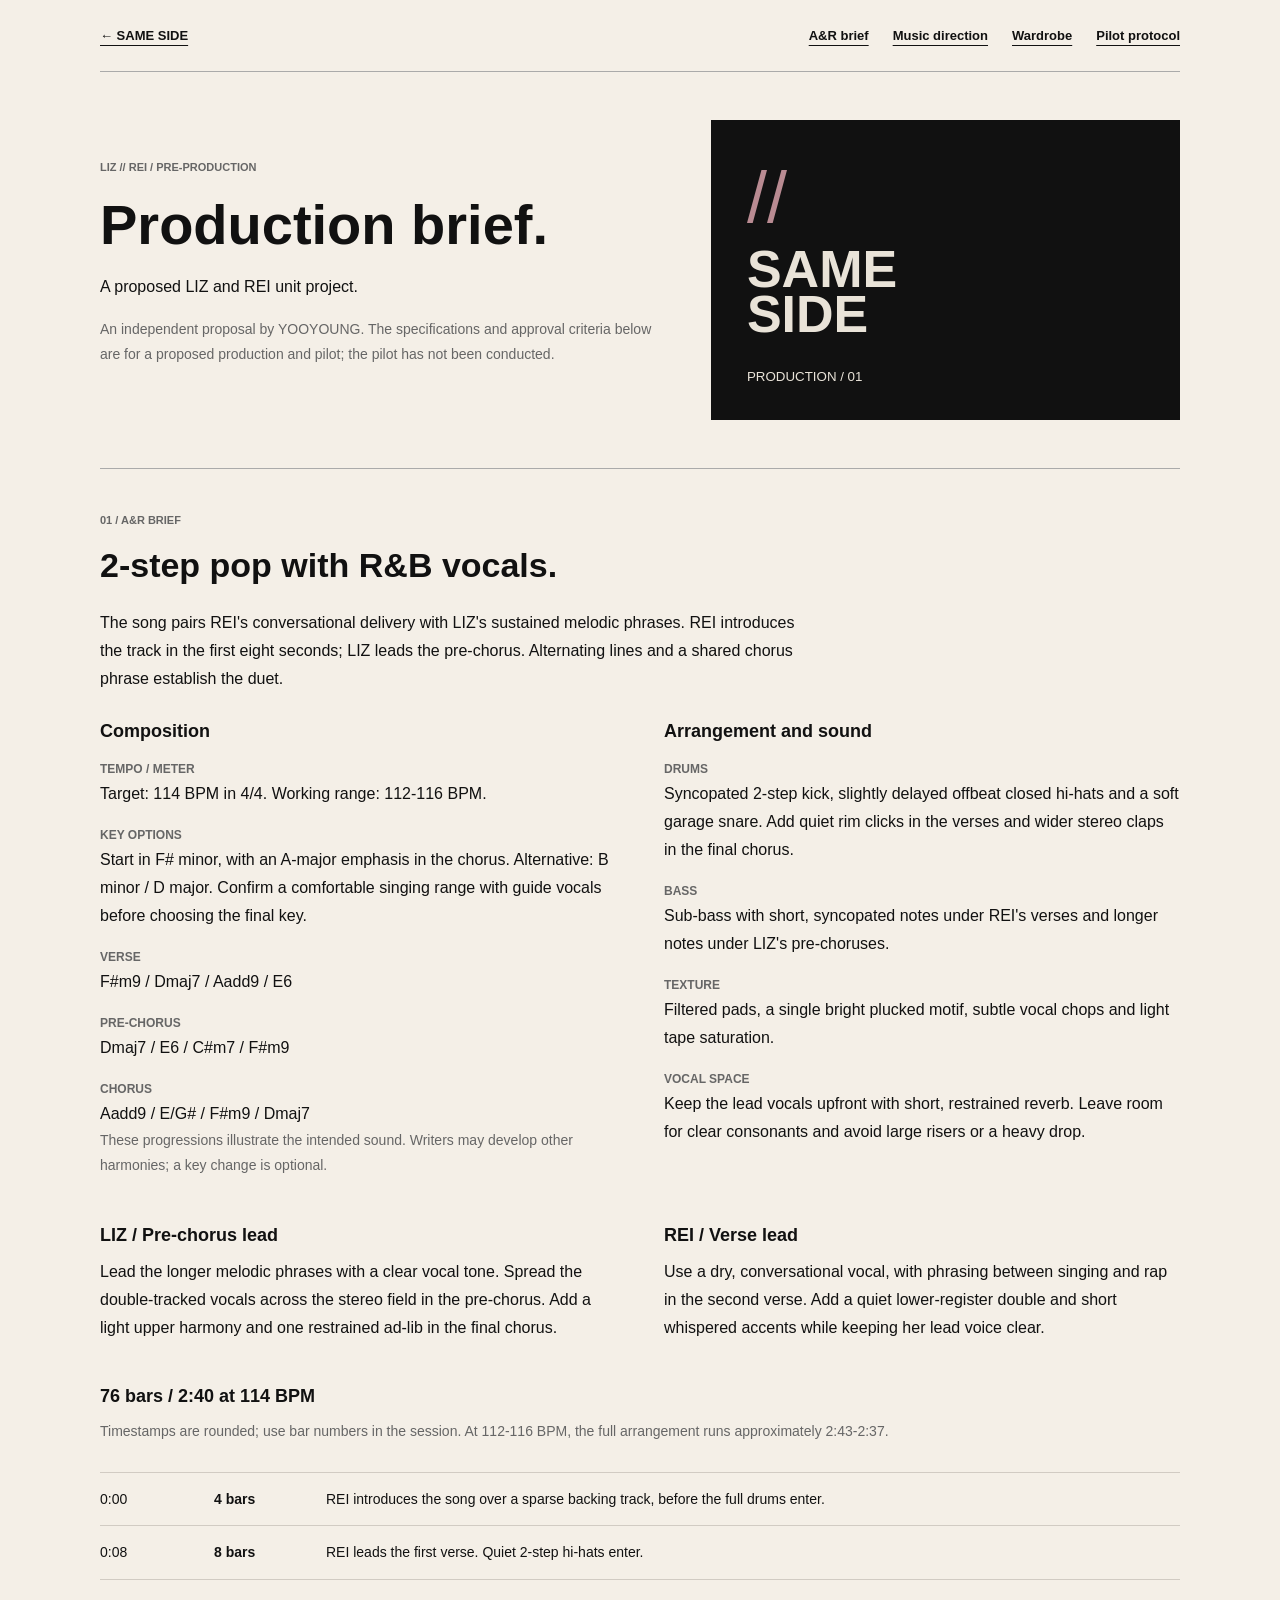
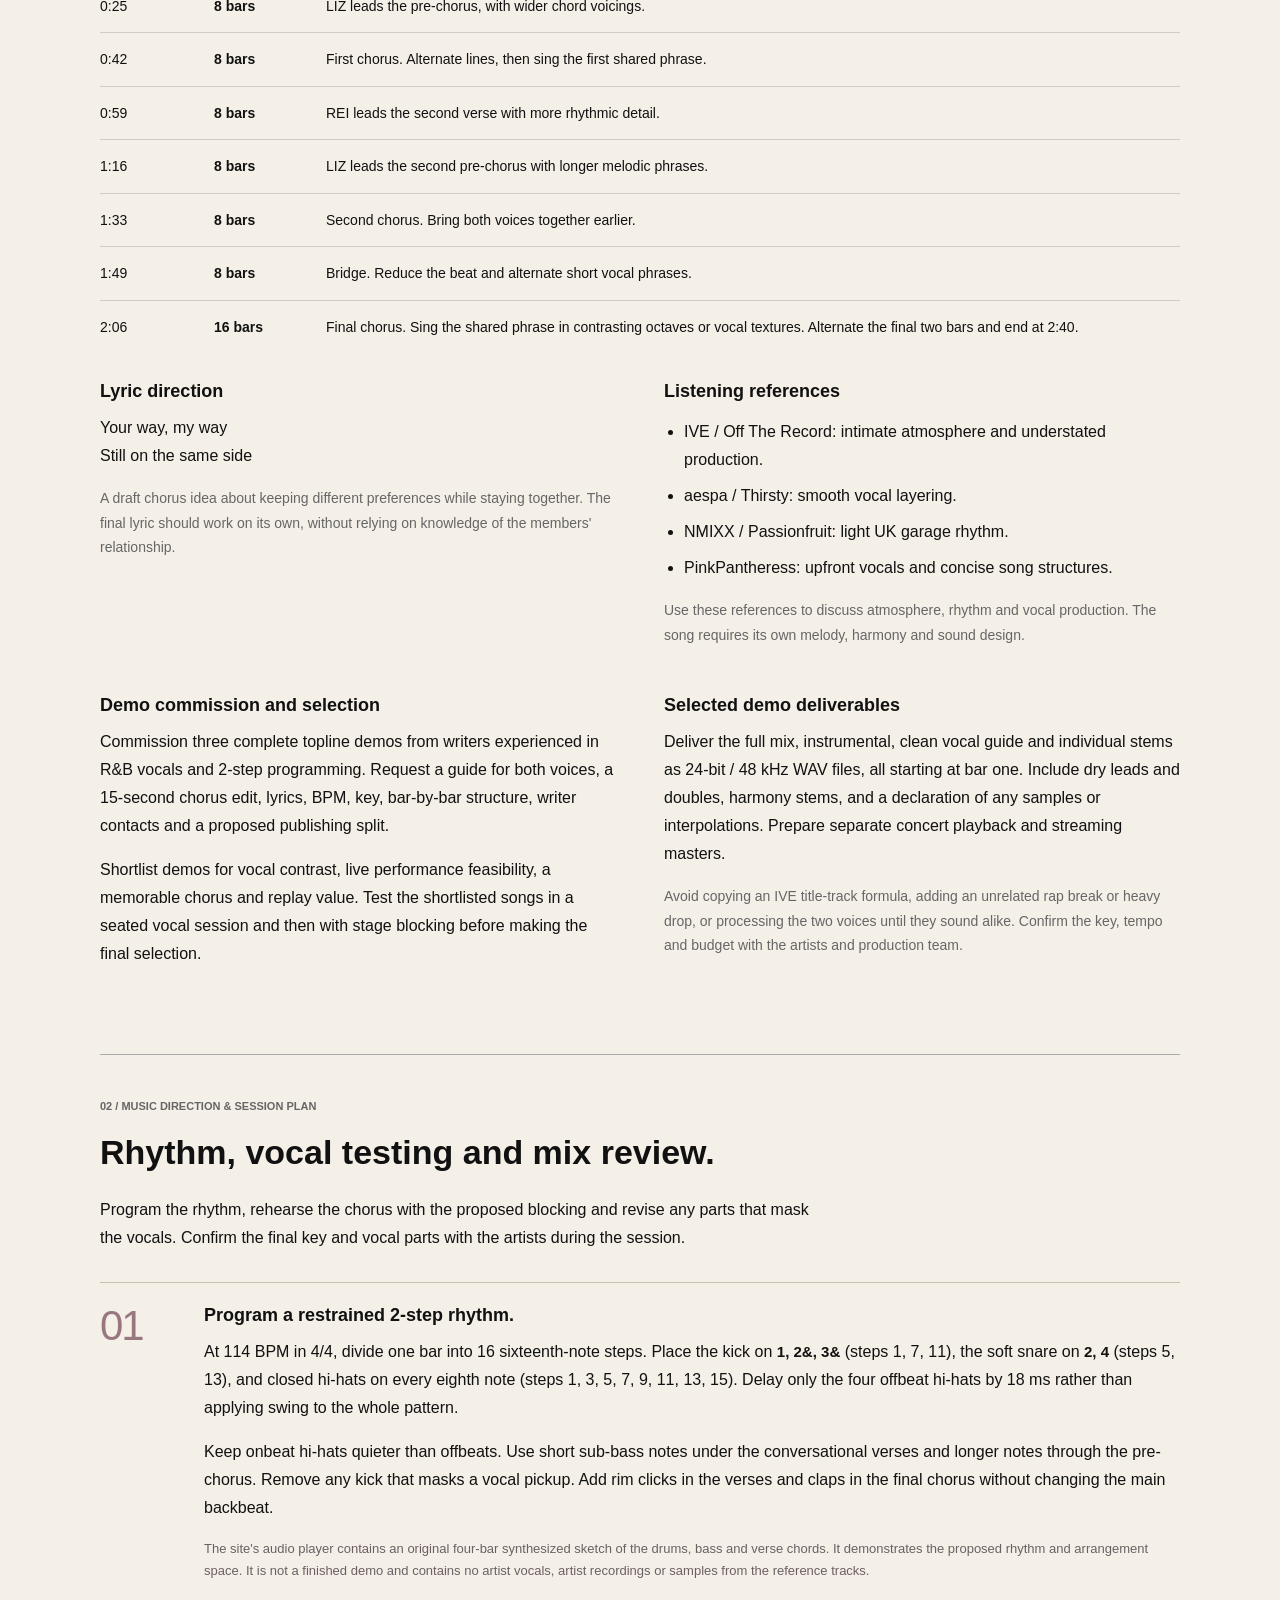
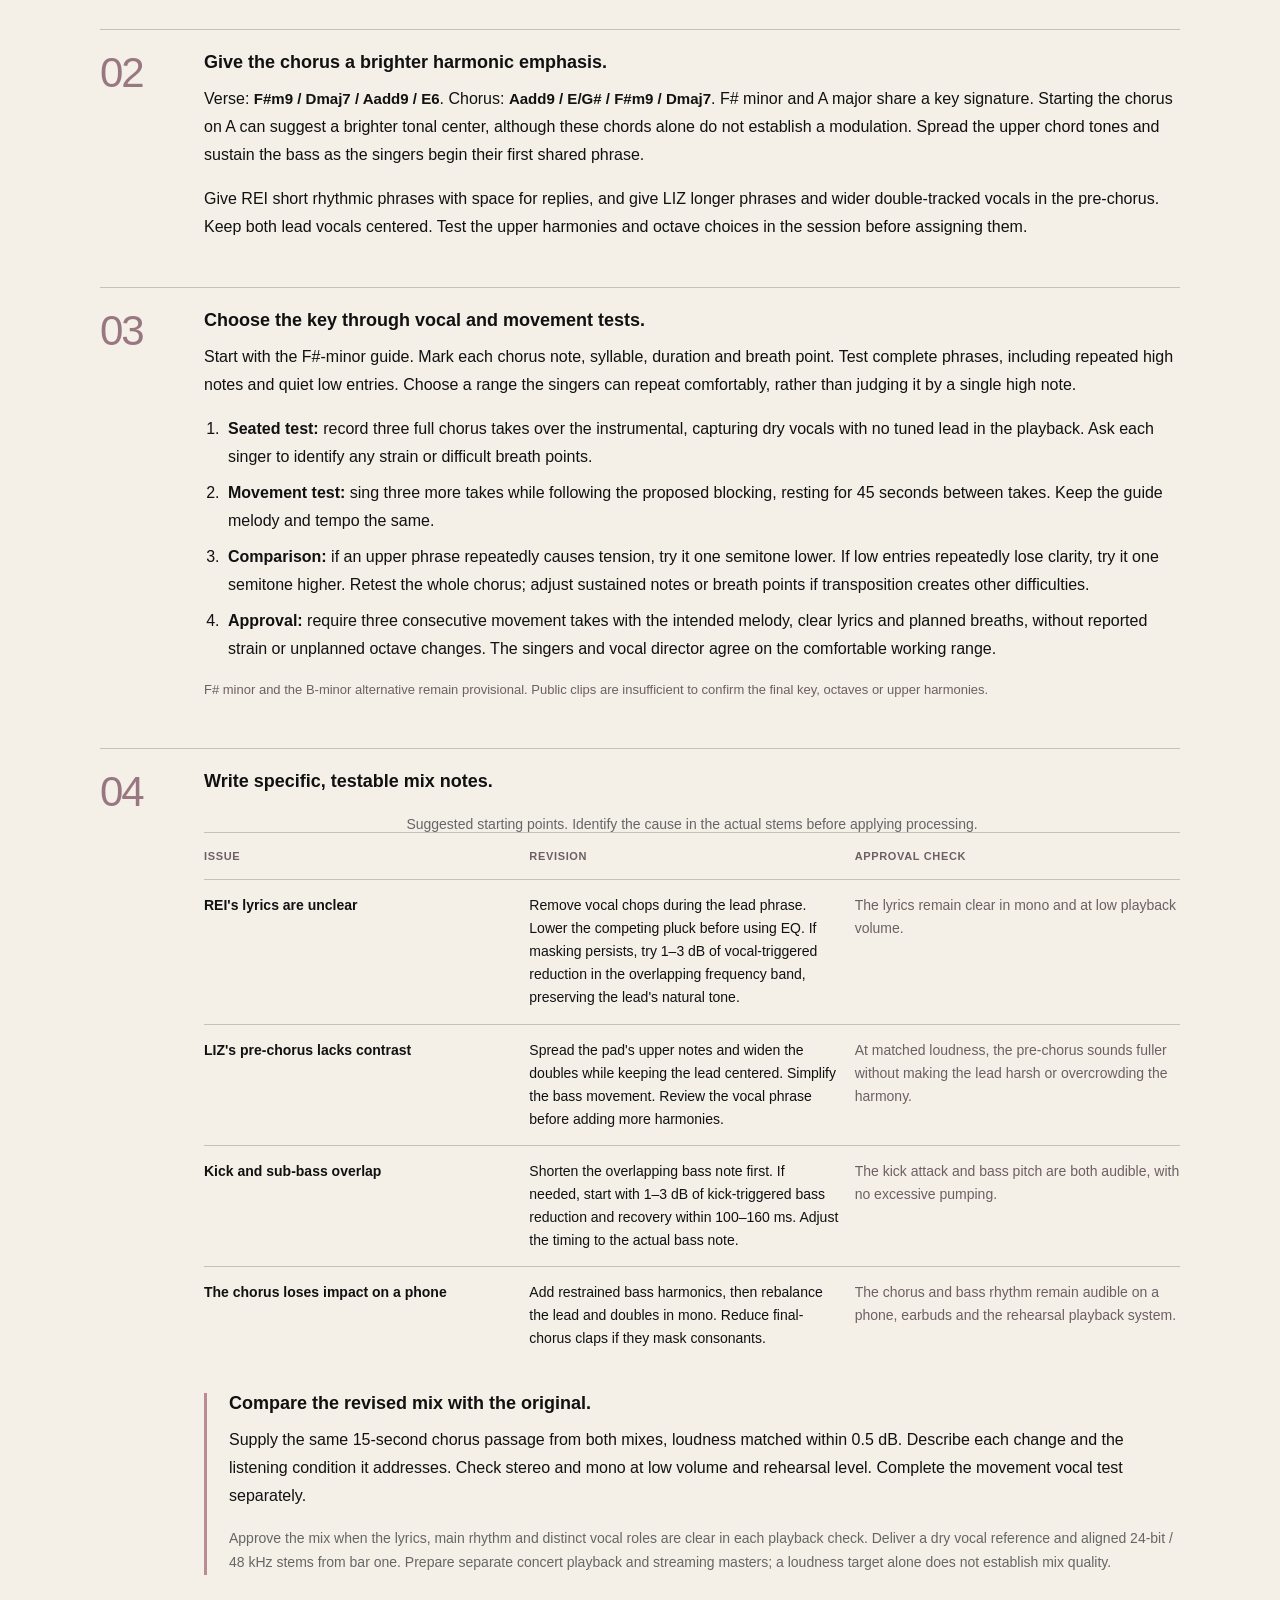
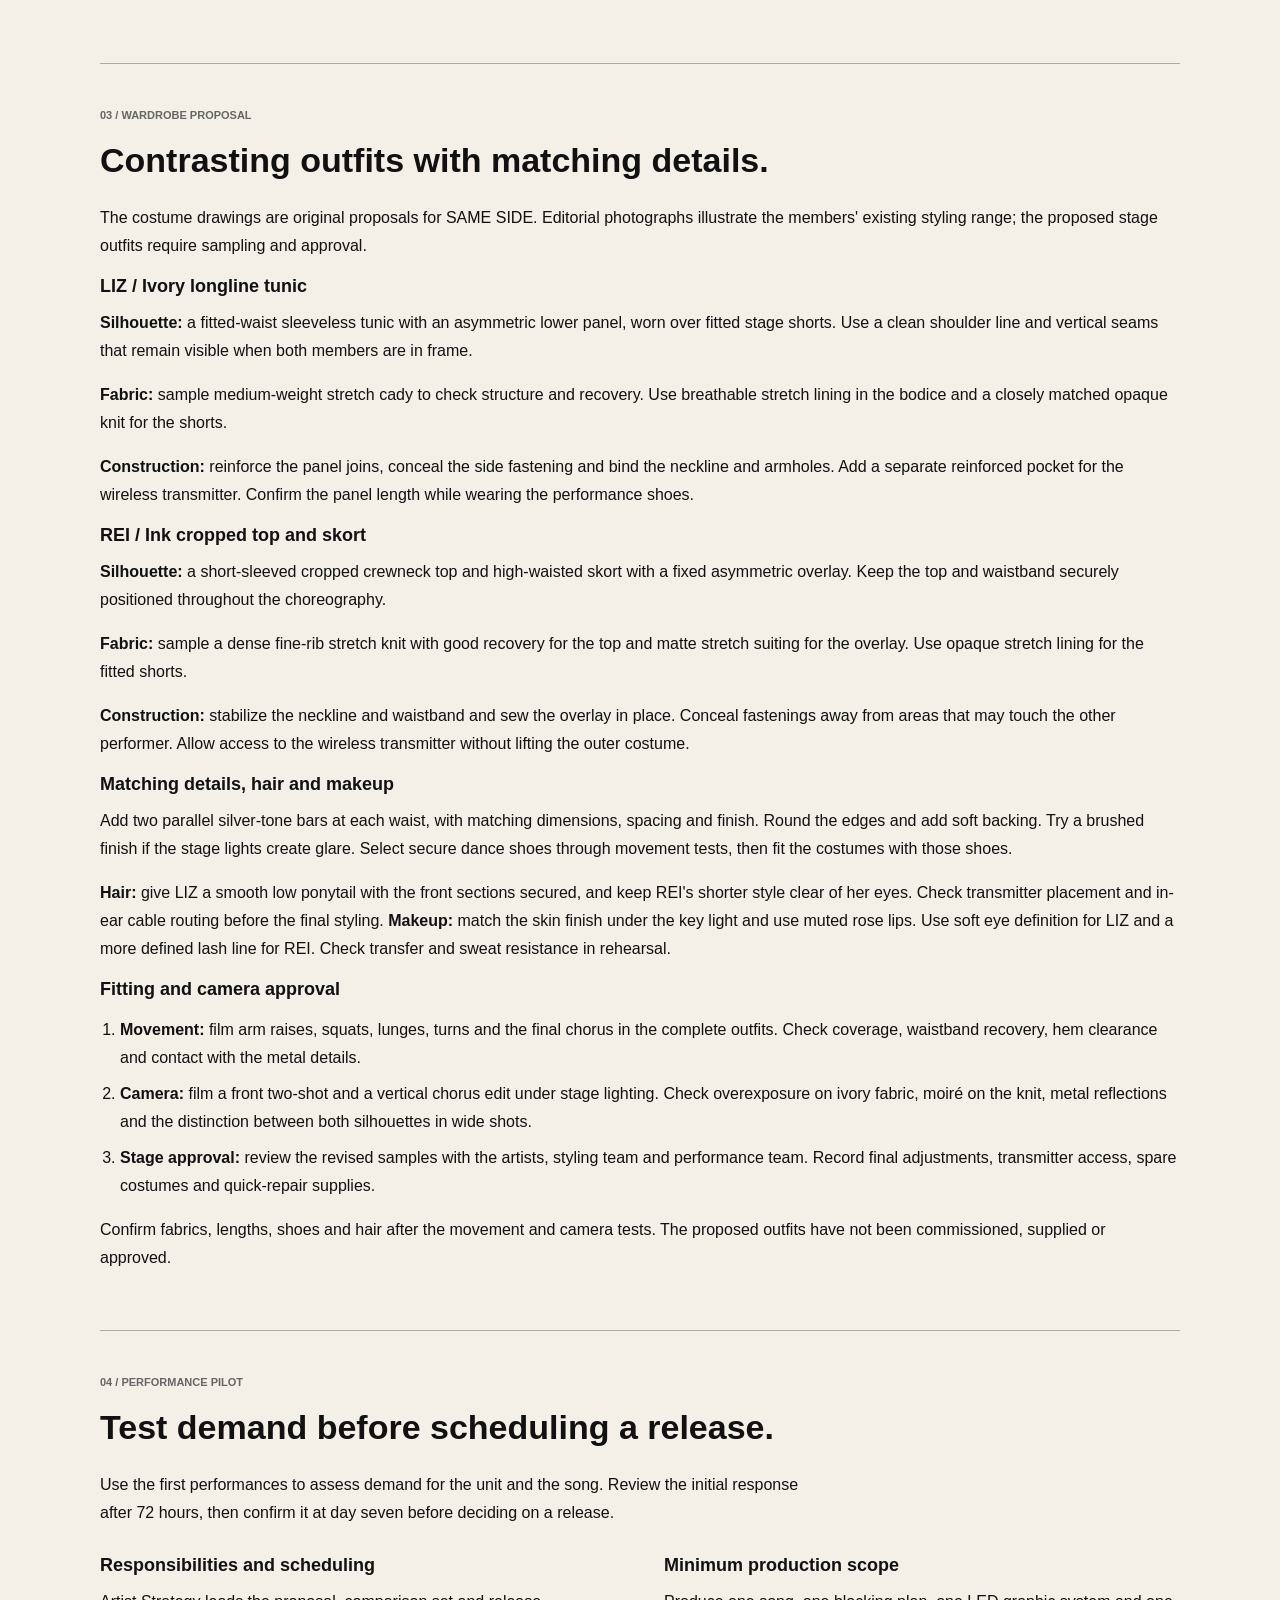
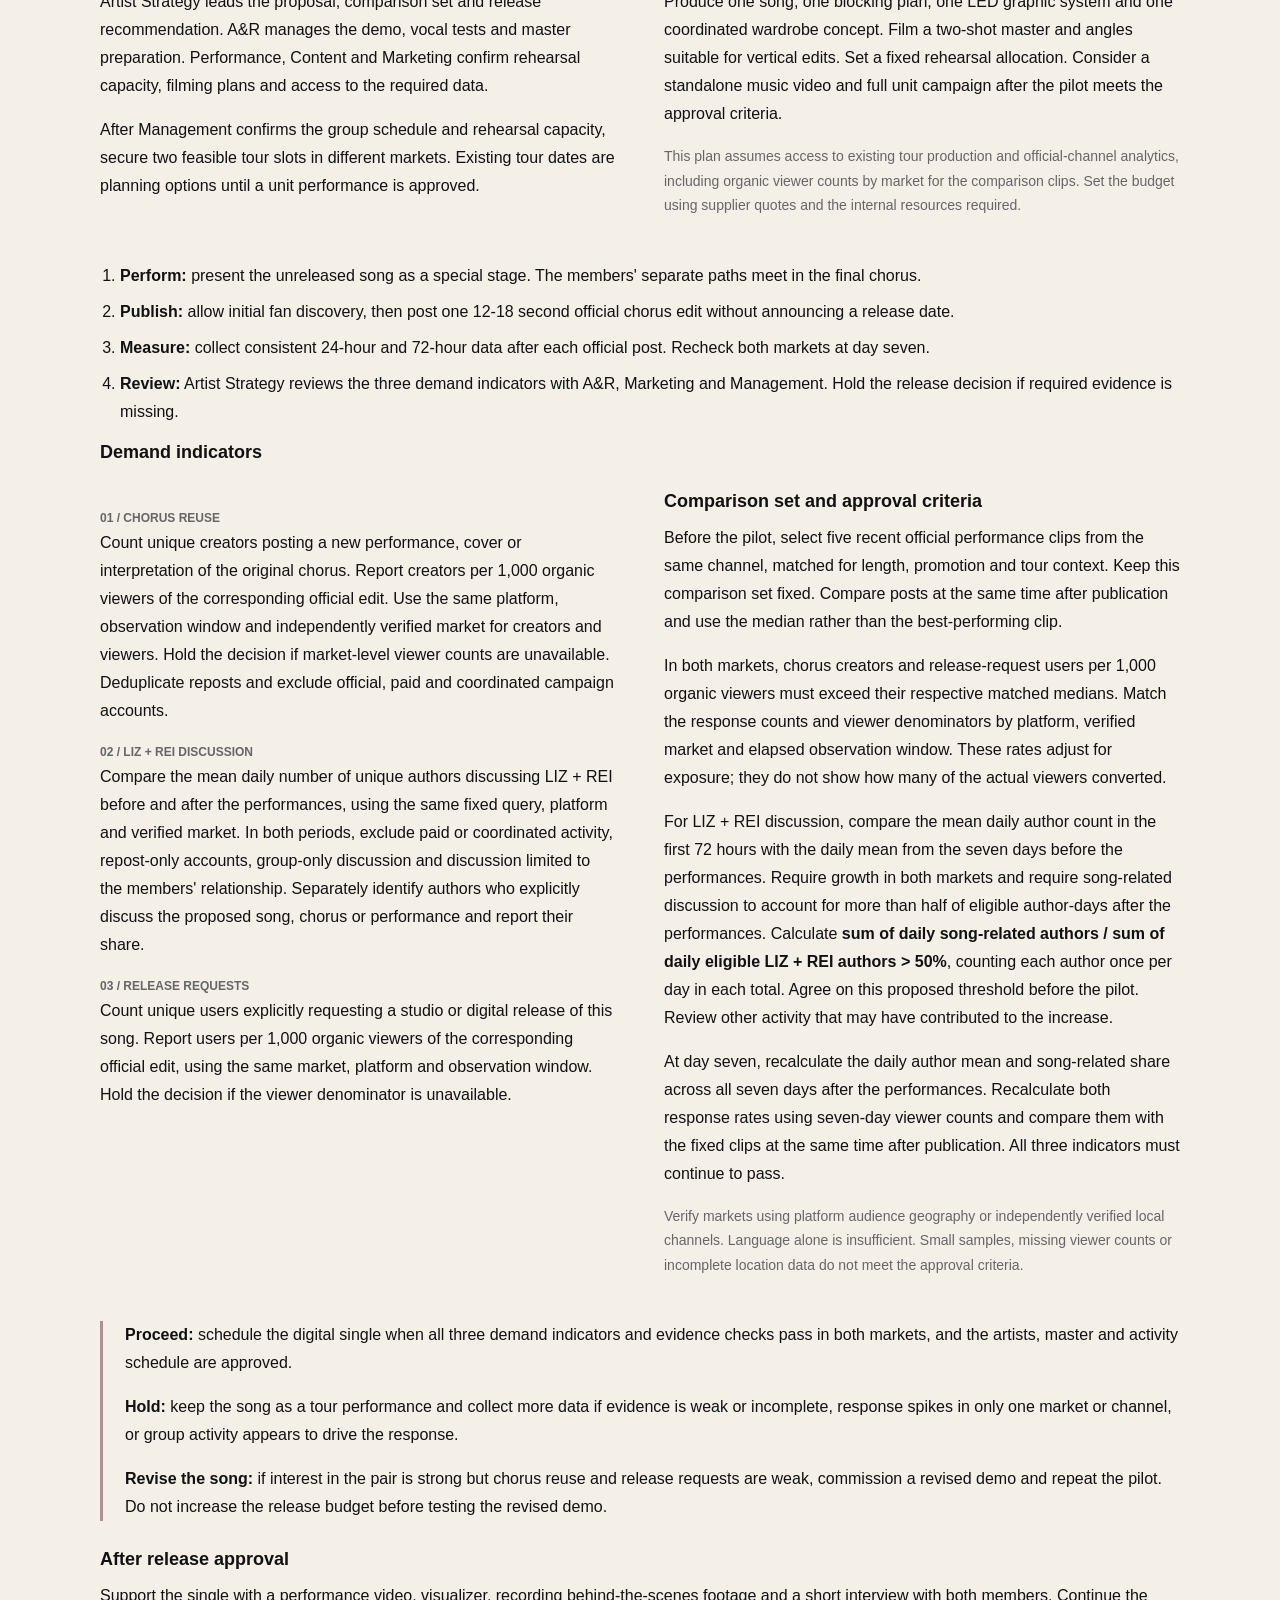
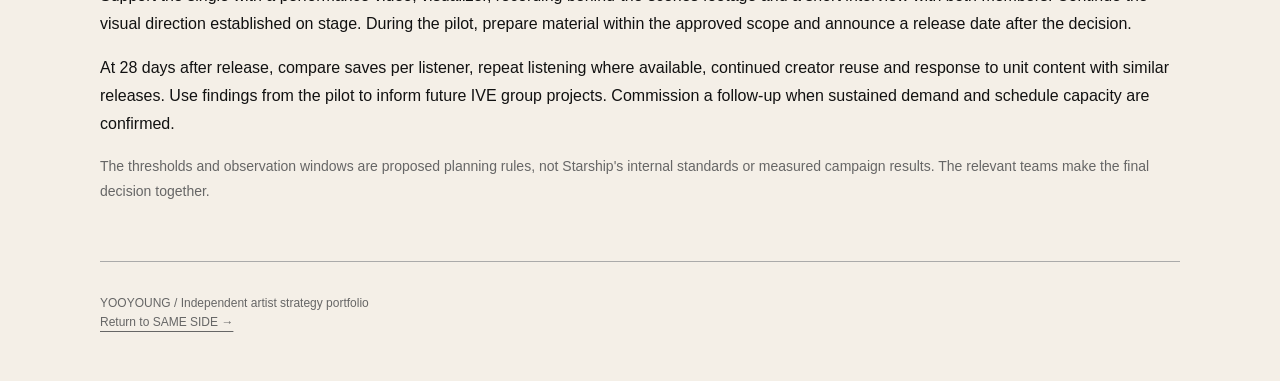
==== commit e8c73f8b: "Rewrite portfolio in natural English and rebuild scene 03 portraits" ====
--- a/briefs.html
+++ b/briefs.html
@@ -1,242 +1,242 @@
 <!doctype html>
-<html lang="ko">
+<html lang="en">
 <head>
   <meta charset="utf-8" />
   <meta name="viewport" content="width=device-width, initial-scale=1" />
-  <title>SAME SIDE - 제작·파일럿 제안서</title>
-  <meta name="description" content="YOOYOUNG의 독립 아티스트 전략 포트폴리오 SAME SIDE를 위한 음악 제작 사양과 공연 파일럿 검증 제안서." />
+  <title>SAME SIDE - Production Brief &amp; Pilot Plan</title>
+  <meta name="description" content="Music, wardrobe and performance pilot plans for SAME SIDE, an independent LIZ and REI unit proposal by YOOYOUNG." />
   <meta name="author" content="YOOYOUNG" />
   <link rel="icon" href="assets/favicon.svg" type="image/svg+xml" />
   <link rel="stylesheet" href="assets/briefs.css" />
   <link rel="stylesheet" href="assets/music-lead.css" />
-  <link rel="stylesheet" href="assets/reader.css" />
+  <link rel="stylesheet" href="assets/reader.css?v=20261012-en" />
 </head>
 <body>
   <header>
-    <a href="index.html#demo" lang="en">&#8592; SAME SIDE</a>
-    <nav aria-label="제안서 목차" lang="en"><a href="#demo">A&amp;R brief</a><a href="#music-direction">Music direction</a><a href="#wardrobe">Wardrobe</a><a href="#pilot">Pilot protocol</a></nav>
+    <a href="index.html?v=20261012-en#demo">&#8592; SAME SIDE</a>
+    <nav aria-label="Brief sections"><a href="#demo">A&amp;R brief</a><a href="#music-direction">Music direction</a><a href="#wardrobe">Wardrobe</a><a href="#pilot">Pilot protocol</a></nav>
   </header>
   <main>
     <div class="intro">
       <div>
-        <p class="eyebrow" lang="en">LIZ // REI / Pre-production</p>
-        <h1 lang="en">Production brief.</h1>
-        <p lang="ko">취향은 다르게, 같은 편에.</p>
-        <p class="note" lang="ko">YOOYOUNG의 독립 기획안을 위한 제작·파일럿 제안서입니다. 음악 사양과 시험 기준은 제안이며, 실제 파일럿 결과를 뜻하지 않습니다.</p>
-      </div>
-<div class="brief-monogram" aria-hidden="true" lang="en"><span>//</span><strong>SAME<br />SIDE</strong><small>PRODUCTION / 01</small></div>
+        <p class="eyebrow">LIZ // REI / Pre-production</p>
+        <h1>Production brief.</h1>
+        <p>A proposed LIZ and REI unit project.</p>
+        <p class="note">An independent proposal by YOOYOUNG. The specifications and approval criteria below are for a proposed production and pilot; the pilot has not been conducted.</p>
+      </div>
+<div class="brief-monogram" aria-hidden="true"><span>//</span><strong>SAME<br />SIDE</strong><small>PRODUCTION / 01</small></div>
     </div>
     <section id="demo" aria-labelledby="demo-heading">
-      <p class="eyebrow" lang="en">01 / A&amp;R brief</p>
-      <h2 id="demo-heading" lang="en">Velvet 2-Step Pop.</h2>
-      <p class="section-title" lang="ko">서로 다른 두 목소리가 가까운 거리에서 주고받는 리드미컬한 유닛곡. 첫 8초에 REI의 개성을 보여주고, LIZ가 선율의 공간을 넓힌다. 첫 공동 후렴에서 두 사람의 조합을 바로 이해하게 한다.</p>
-      <div class="columns">
-        <div>
-          <h3>음악 사양</h3>
+      <p class="eyebrow">01 / A&amp;R brief</p>
+      <h2 id="demo-heading">2-step pop with R&amp;B vocals.</h2>
+      <p class="section-title">The song pairs REI's conversational delivery with LIZ's sustained melodic phrases. REI introduces the track in the first eight seconds; LIZ leads the pre-chorus. Alternating lines and a shared chorus phrase establish the duet.</p>
+      <div class="columns">
+        <div>
+          <h3>Composition</h3>
           <dl>
-            <dt>템포 / 박자</dt><dd>114 BPM을 우선 검토. 범위는 112-116 BPM, 박자는 4/4.</dd>
-            <dt>조성 후보</dt><dd>F# minor를 기반으로 후렴에 A major의 밝은 색을 더한다. 대안은 B minor / D major. 가이드 보컬로 편안하게 반복할 수 있는 음역을 확인한 뒤 조성을 확정한다.</dd>
-            <dt>벌스</dt><dd lang="en">F#m9 / Dmaj7 / Aadd9 / E6</dd>
-            <dt>프리코러스</dt><dd lang="en">Dmaj7 / E6 / C#m7 / F#m9</dd>
-            <dt>후렴</dt><dd lang="en">Aadd9 / E/G# / F#m9 / Dmaj7</dd>
+            <dt>Tempo / meter</dt><dd>Target: 114 BPM in 4/4. Working range: 112-116 BPM.</dd>
+            <dt>Key options</dt><dd>Start in F# minor, with an A-major emphasis in the chorus. Alternative: B minor / D major. Confirm a comfortable singing range with guide vocals before choosing the final key.</dd>
+            <dt>Verse</dt><dd>F#m9 / Dmaj7 / Aadd9 / E6</dd>
+            <dt>Pre-chorus</dt><dd>Dmaj7 / E6 / C#m7 / F#m9</dd>
+            <dt>Chorus</dt><dd>Aadd9 / E/G# / F#m9 / Dmaj7</dd>
           </dl>
-          <p class="note" lang="ko">코드는 작곡 방향을 보여주는 예시다. 그대로 따라야 하는 공식이나 필수 전조를 뜻하지 않는다.</p>
-        </div>
-        <div>
-          <h3>프로덕션 사양</h3>
+          <p class="note">These progressions illustrate the intended sound. Writers may develop other harmonies; a key change is optional.</p>
+        </div>
+        <div>
+          <h3>Arrangement and sound</h3>
           <dl>
-            <dt>드럼</dt><dd>엇갈리는 2-step 킥, 약간 밀리는 클로즈드 하이햇, 부드러운 개러지 스네어. 벌스에는 림 클릭을 작게 넣고, 마지막 후렴의 클랩은 넓게 펼친다.</dd>
-            <dt>베이스</dt><dd>탄력 있는 서브 베이스. REI 파트에서는 짧은 엇박으로, LIZ의 프리코러스에서는 길게 유지한다.</dd>
-            <dt>질감</dt><dd>필터를 건 패드, 맑은 플럭 선율 하나, 작게 배치한 보컬 조각과 가벼운 테이프 질감.</dd>
-            <dt>공간</dt><dd>리드 보컬을 가깝게 두고 잔향은 짧게 절제한다. 자음이 들릴 공간을 확보하며, 과장된 상승 효과음이나 무거운 드롭은 피한다.</dd>
+            <dt>Drums</dt><dd>Syncopated 2-step kick, slightly delayed offbeat closed hi-hats and a soft garage snare. Add quiet rim clicks in the verses and wider stereo claps in the final chorus.</dd>
+            <dt>Bass</dt><dd>Sub-bass with short, syncopated notes under REI's verses and longer notes under LIZ's pre-choruses.</dd>
+            <dt>Texture</dt><dd>Filtered pads, a single bright plucked motif, subtle vocal chops and light tape saturation.</dd>
+            <dt>Vocal space</dt><dd>Keep the lead vocals upfront with short, restrained reverb. Leave room for clear consonants and avoid large risers or a heavy drop.</dd>
           </dl>
         </div>
-        <div><h3>LIZ / 선율과 확장</h3><p lang="ko">깨끗한 리드와 긴 선율을 맡는다. 프리코러스의 더블 보컬을 좌우로 넓히고, 마지막 후렴에는 가벼운 상성부 화음과 절제한 애드리브 하나를 더한다.</p></div>
-        <div><h3>REI / 질감과 훅</h3><p lang="ko">잔향이 적은 대화형 리드와 두 번째 벌스의 랩·노래 사이 프레이징을 맡는다. 낮은 색의 더블 보컬과 속삭이는 짧은 구절을 은은하게 더하되, 본래 목소리를 가리지 않는다.</p></div>
-      </div>
-      <h3>76마디 / 114 BPM에서 2:40</h3>
-      <p class="note" lang="ko">아래 시간은 반올림한 값이며, 세션에서는 마디 수를 기준으로 삼는다. 112-116 BPM에서 전체 길이는 약 2:43-2:37이다.</p>
-      <ol class="arrangement" aria-label="곡 구성">
-        <li><time>0:00</time><strong>4마디</strong><span>REI의 가까운 인트로. 드럼 전체는 아직 넣지 않는다.</span></li>
-        <li><time>0:08</time><strong>8마디</strong><span>REI 벌스. 작은 2-step 하이햇이 들어온다.</span></li>
-        <li><time>0:25</time><strong>8마디</strong><span>LIZ 프리코러스. 코드의 음 배치를 넓힌다.</span></li>
-        <li><time>0:42</time><strong>8마디</strong><span>첫 후렴. 주고받은 뒤 처음으로 같은 구절을 부른다.</span></li>
-        <li><time>0:59</time><strong>8마디</strong><span>REI 두 번째 벌스. 리듬 밀도를 높인다.</span></li>
-        <li><time>1:16</time><strong>8마디</strong><span>LIZ 프리코러스. 더 긴 선율로 들어 올린다.</span></li>
-        <li><time>1:33</time><strong>8마디</strong><span>두 번째 후렴. 두 목소리가 더 일찍 만난다.</span></li>
-        <li><time>1:49</time><strong>8마디</strong><span>브리지. 비트를 줄이고 짧은 구절을 교환한다.</span></li>
-        <li><time>2:06</time><strong>16마디</strong><span>마지막 후렴. 같은 구절을 서로 다른 옥타브나 질감으로 부른다. 마지막 두 마디를 번갈아 맡고 2:40에 끝낸다.</span></li>
+        <div><h3>LIZ / Pre-chorus lead</h3><p>Lead the longer melodic phrases with a clear vocal tone. Spread the double-tracked vocals across the stereo field in the pre-chorus. Add a light upper harmony and one restrained ad-lib in the final chorus.</p></div>
+        <div><h3>REI / Verse lead</h3><p>Use a dry, conversational vocal, with phrasing between singing and rap in the second verse. Add a quiet lower-register double and short whispered accents while keeping her lead voice clear.</p></div>
+      </div>
+      <h3>76 bars / 2:40 at 114 BPM</h3>
+      <p class="note">Timestamps are rounded; use bar numbers in the session. At 112-116 BPM, the full arrangement runs approximately 2:43-2:37.</p>
+      <ol class="arrangement" aria-label="Song arrangement">
+        <li><time>0:00</time><strong>4 bars</strong><span>REI introduces the song over a sparse backing track, before the full drums enter.</span></li>
+        <li><time>0:08</time><strong>8 bars</strong><span>REI leads the first verse. Quiet 2-step hi-hats enter.</span></li>
+        <li><time>0:25</time><strong>8 bars</strong><span>LIZ leads the pre-chorus, with wider chord voicings.</span></li>
+        <li><time>0:42</time><strong>8 bars</strong><span>First chorus. Alternate lines, then sing the first shared phrase.</span></li>
+        <li><time>0:59</time><strong>8 bars</strong><span>REI leads the second verse with more rhythmic detail.</span></li>
+        <li><time>1:16</time><strong>8 bars</strong><span>LIZ leads the second pre-chorus with longer melodic phrases.</span></li>
+        <li><time>1:33</time><strong>8 bars</strong><span>Second chorus. Bring both voices together earlier.</span></li>
+        <li><time>1:49</time><strong>8 bars</strong><span>Bridge. Reduce the beat and alternate short vocal phrases.</span></li>
+        <li><time>2:06</time><strong>16 bars</strong><span>Final chorus. Sing the shared phrase in contrasting octaves or vocal textures. Alternate the final two bars and end at 2:40.</span></li>
       </ol>
       <div class="columns">
         <div>
-          <h3>후렴 작사 방향</h3>
-          <p lang="en">Different taste, same side<br />You go left, I go right<br />Still we meet on the same line</p>
-          <p class="note" lang="ko">“취향과 방향은 달라도 같은 선에서 만난다”는 작사 초안이다. 최종 가사가 아니며, 멤버의 관계를 따로 설명하지 않아도 후렴 자체가 이해되어야 한다.</p>
-        </div>
-        <div>
-          <h3>레퍼런스에서 참고할 기능</h3>
+          <h3>Lyric direction</h3>
+          <p>Your way, my way<br />Still on the same side</p>
+          <p class="note">A draft chorus idea about keeping different preferences while staying together. The final lyric should work on its own, without relying on knowledge of the members' relationship.</p>
+        </div>
+        <div>
+          <h3>Listening references</h3>
           <ul>
-            <li>IVE / Off The Record: 사적이고 우아한 분위기.</li>
-            <li>aespa / Thirsty: 매끄러운 보컬 레이어.</li>
-            <li>NMIXX / Passionfruit: 가벼운 UKG 리듬의 탄력.</li>
-            <li>PinkPantheress: 가까운 보컬과 짧고 간결한 전개.</li>
+            <li>IVE / Off The Record: intimate atmosphere and understated production.</li>
+            <li>aespa / Thirsty: smooth vocal layering.</li>
+            <li>NMIXX / Passionfruit: light UK garage rhythm.</li>
+            <li>PinkPantheress: upfront vocals and concise song structures.</li>
           </ul>
-          <p class="note" lang="ko">청취 방향을 공유하기 위한 목록이다. 선율·코드·고유한 사운드를 가져오는 틀이 아니다.</p>
-        </div>
-        <div>
-          <h3>데모 의뢰와 선정</h3>
-          <p lang="ko">R&amp;B 보컬과 2-step 프로그래밍 경험이 있는 작가에게 완성형 톱라인 데모 3곡을 의뢰한다. 각 곡에는 두 목소리의 가이드, 15초 후렴 컷, 가사지, BPM·조성·마디 구성표, 작가 연락처와 지분 제안을 포함한다.</p>
-          <p lang="ko">두 역할의 대비, 라이브로 부르기 쉬운 정도, 후렴의 기억성, 반복 청취 매력으로 후보를 좁힌다. 최종 선정 전에는 앉아서 부르는 보컬 확인과 동선 리허설을 진행한다.</p>
-        </div>
-        <div>
-          <h3>선정 데모의 납품 기준</h3>
-          <p lang="ko">전체 믹스, 반주, 깨끗한 가이드 보컬과 트랙별 스템을 첫 마디부터 정렬한 24-bit / 48 kHz WAV로 납품한다. 잔향 없는 리드·더블, 화음 묶음과 샘플·기존 곡 인용 여부를 포함한다. 공연 재생본과 스트리밍 마스터는 별도로 준비한다.</p>
-          <p class="note" lang="ko">타이틀곡 모방, 끼워 넣은 랩 브레이크, 무거운 드롭, 두 목소리를 같게 만드는 처리는 피한다. 조성·템포·예산은 아티스트와 제작진의 승인 후 확정한다.</p>
+          <p class="note">Use these references to discuss atmosphere, rhythm and vocal production. The song requires its own melody, harmony and sound design.</p>
+        </div>
+        <div>
+          <h3>Demo commission and selection</h3>
+          <p>Commission three complete topline demos from writers experienced in R&amp;B vocals and 2-step programming. Request a guide for both voices, a 15-second chorus edit, lyrics, BPM, key, bar-by-bar structure, writer contacts and a proposed publishing split.</p>
+          <p>Shortlist demos for vocal contrast, live performance feasibility, a memorable chorus and replay value. Test the shortlisted songs in a seated vocal session and then with stage blocking before making the final selection.</p>
+        </div>
+        <div>
+          <h3>Selected demo deliverables</h3>
+          <p>Deliver the full mix, instrumental, clean vocal guide and individual stems as 24-bit / 48 kHz WAV files, all starting at bar one. Include dry leads and doubles, harmony stems, and a declaration of any samples or interpolations. Prepare separate concert playback and streaming masters.</p>
+          <p class="note">Avoid copying an IVE title-track formula, adding an unrelated rap break or heavy drop, or processing the two voices until they sound alike. Confirm the key, tempo and budget with the artists and production team.</p>
         </div>
       </div>
     </section>
     <section id="music-direction" aria-labelledby="music-direction-title">
-      <p class="eyebrow" lang="en">02 / Music direction &amp; session decisions</p>
-      <h2 id="music-direction-title" lang="en">Turn the brief into a playable decision.</h2>
-      <p class="section-title" lang="ko">직접 듣고 결정하는 세션 제안. 리듬을 듣고, 움직이며 선율을 시험한 뒤, 후렴 전달을 방해하는 부분을 수정한다. 아티스트의 실제 음역·리허설 결과·완성 녹음을 제시하는 것은 아니다.</p>
+      <p class="eyebrow">02 / Music direction &amp; session plan</p>
+      <h2 id="music-direction-title">Rhythm, vocal testing and mix review.</h2>
+      <p class="section-title">Program the rhythm, rehearse the chorus with the proposed blocking and revise any parts that mask the vocals. Confirm the final key and vocal parts with the artists during the session.</p>
 
       <div class="md-session">
         <span class="md-number" aria-hidden="true">01</span>
         <div>
-          <h3>리듬의 탄력을 만들고, 스네어 중심은 유지한다.</h3>
-          <p lang="ko">114 BPM, 4/4의 한 마디를 16개 16분음표로 나눈다. 킥은 <code>1, 2&amp;, 3&amp;</code>(스텝 1, 7, 11), 부드러운 스네어는 <code>2, 4</code>(스텝 5, 13)에 둔다. 클로즈드 하이햇은 8분음표마다 넣는다(스텝 1, 3, 5, 7, 9, 11, 13, 15). 엇박 하이햇 4개만 18 ms 늦춘다. 전체 스윙이 아니라 해당 음의 시점만 조정하는 방식이다.</p>
-          <p lang="ko">정박 하이햇은 엇박보다 작게 둔다. 대화하듯 부르는 구절 아래의 서브 베이스는 짧게, 프리코러스에서는 길게 유지한다. 보컬이 박자보다 먼저 들어오는 순간을 킥이 가리면 그 킥을 뺀다. 벌스의 림과 마지막 후렴의 클랩은 기존 리듬에 더하는 요소다.</p>
-          <p class="md-caption" lang="ko">사이트에서 듣는 오디오는 드럼·베이스·벌스 코드를 직접 합성한 4마디 스케치다. 멤버 보컬, 아티스트 녹음, 레퍼런스곡 샘플은 포함하지 않는다. 완성 데모가 아닌 리듬과 공간의 청취 예시다.</p>
+          <h3>Program a restrained 2-step rhythm.</h3>
+          <p>At 114 BPM in 4/4, divide one bar into 16 sixteenth-note steps. Place the kick on <code>1, 2&amp;, 3&amp;</code> (steps 1, 7, 11), the soft snare on <code>2, 4</code> (steps 5, 13), and closed hi-hats on every eighth note (steps 1, 3, 5, 7, 9, 11, 13, 15). Delay only the four offbeat hi-hats by 18 ms rather than applying swing to the whole pattern.</p>
+          <p>Keep onbeat hi-hats quieter than offbeats. Use short sub-bass notes under the conversational verses and longer notes through the pre-chorus. Remove any kick that masks a vocal pickup. Add rim clicks in the verses and claps in the final chorus without changing the main backbeat.</p>
+          <p class="md-caption">The site's audio player contains an original four-bar synthesized sketch of the drums, bass and verse chords. It demonstrates the proposed rhythm and arrangement space. It is not a finished demo and contains no artist vocals, artist recordings or samples from the reference tracks.</p>
         </div>
       </div>
 
       <div class="md-session">
         <span class="md-number" aria-hidden="true">02</span>
         <div>
-          <h3>후렴에 관계장조의 밝은 색을 연다.</h3>
-          <p lang="ko">벌스는 <code>F#m9 / Dmaj7 / Aadd9 / E6</code>, 후렴은 <code>Aadd9 / E/G# / F#m9 / Dmaj7</code>. F# minor와 A major는 같은 조표를 쓴다. A로 시작하는 후렴은 더 밝은 중심을 암시하지만, 이 코드 목록만으로 전조가 확정되지는 않는다. 코드 상성부를 넓히고 베이스를 길게 유지해, 두 사람이 처음 공유하는 모음에서 확장감을 만든다.</p>
-          <p lang="ko">REI는 잔향 적은 리듬형 프레이징과 짧은 응답 공간, LIZ는 긴 구절과 프리코러스의 넓은 더블 보컬을 제안한다. 두 리드는 중앙에 둔다. 상성부 화음과 옥타브는 세션에서 시험한다. 이 역할은 편곡 방향이며 측정된 음역이 아니다.</p>
+          <h3>Give the chorus a brighter harmonic emphasis.</h3>
+          <p>Verse: <code>F#m9 / Dmaj7 / Aadd9 / E6</code>. Chorus: <code>Aadd9 / E/G# / F#m9 / Dmaj7</code>. F# minor and A major share a key signature. Starting the chorus on A can suggest a brighter tonal center, although these chords alone do not establish a modulation. Spread the upper chord tones and sustain the bass as the singers begin their first shared phrase.</p>
+          <p>Give REI short rhythmic phrases with space for replies, and give LIZ longer phrases and wider double-tracked vocals in the pre-chorus. Keep both lead vocals centered. Test the upper harmonies and octave choices in the session before assigning them.</p>
         </div>
       </div>
 
       <div class="md-session">
         <span class="md-number" aria-hidden="true">03</span>
         <div>
-          <h3>움직이며 부른 뒤, 편안한 반복 음역을 확정한다.</h3>
-          <p lang="ko">F# minor 가이드로 시작해 후렴의 각 음, 음절, 길이, 호흡 위치를 표시한다. 반복 고음과 작은 소리의 저음 진입까지 구절 전체를 시험한다. 최고음 한 번을 낼 수 있다는 사실만으로 실사용 음역을 정하지 않는다.</p>
+          <h3>Choose the key through vocal and movement tests.</h3>
+          <p>Start with the F#-minor guide. Mark each chorus note, syllable, duration and breath point. Test complete phrases, including repeated high notes and quiet low entries. Choose a range the singers can repeat comfortably, rather than judging it by a single high note.</p>
           <ol class="md-checks">
-            <li><strong>앉아서:</strong> 반주에 맞춰 후렴 전체를 3회 녹음한다. 보컬은 잔향 없이 받고, 재생 반주에는 보정된 리드 보컬을 넣지 않는다. 각 가수에게 힘이 드는 지점과 호흡 부담을 표시하게 한다.</li>
-            <li><strong>움직이며:</strong> 제안한 동선을 따라 3회 더 부르고, 회차 사이에 45초 쉰다. 가이드 선율과 템포는 동일하게 유지한다.</li>
-            <li><strong>비교:</strong> 높은 구절이 반복해서 경직되면 반음 낮춰 듣고, 낮은 진입의 명료도가 반복해서 떨어지면 반음 높여 듣는다. 후렴 전체를 다시 시험하며, 이조로 새 문제가 생기면 긴 음이나 호흡 위치를 수정한다.</li>
-            <li><strong>승인:</strong> 동선과 함께 3회 연속 불렀을 때 선율·가사·계획한 호흡을 유지하고, 부담 호소나 계획하지 않은 옥타브 변경이 없어야 한다. 가수와 보컬 디렉터가 편안한 반복 음역에 함께 동의한다.</li>
+            <li><strong>Seated test:</strong> record three full chorus takes over the instrumental, capturing dry vocals with no tuned lead in the playback. Ask each singer to identify any strain or difficult breath points.</li>
+            <li><strong>Movement test:</strong> sing three more takes while following the proposed blocking, resting for 45 seconds between takes. Keep the guide melody and tempo the same.</li>
+            <li><strong>Comparison:</strong> if an upper phrase repeatedly causes tension, try it one semitone lower. If low entries repeatedly lose clarity, try it one semitone higher. Retest the whole chorus; adjust sustained notes or breath points if transposition creates other difficulties.</li>
+            <li><strong>Approval:</strong> require three consecutive movement takes with the intended melody, clear lyrics and planned breaths, without reported strain or unplanned octave changes. The singers and vocal director agree on the comfortable working range.</li>
           </ol>
-          <p class="md-caption" lang="ko">F# minor와 대안 B minor는 후보로 유지한다. 공개 영상만으로 최종 조성·옥타브·상성부 화음을 지정하지 않는다.</p>
+          <p class="md-caption">F# minor and the B-minor alternative remain provisional. Public clips are insufficient to confirm the final key, octaves or upper harmonies.</p>
         </div>
       </div>
 
       <div class="md-session">
         <span class="md-number" aria-hidden="true">04</span>
         <div>
-          <h3>다시 들어 확인할 수 있는 믹스 지시를 쓴다.</h3>
+          <h3>Write specific, testable mix notes.</h3>
           <table class="md-revisions">
-            <caption class="note">수정의 출발점이다. 실제 스템에서 원인을 확인한 뒤 처리한다.</caption>
-            <thead><tr><th scope="col">문제</th><th scope="col">수정 지시</th><th scope="col">통과 기준</th></tr></thead>
+            <caption class="note">Suggested starting points. Identify the cause in the actual stems before applying processing.</caption>
+            <thead><tr><th scope="col">Issue</th><th scope="col">Revision</th><th scope="col">Approval check</th></tr></thead>
             <tbody>
-              <tr><th scope="row">REI의 가사가 흐려진다</th><td data-label="수정 지시">리드 구절의 보컬 조각을 뺀다. EQ 전에 겹치는 플럭의 음량을 낮춘다. 여전히 가려지면 보컬을 신호로 삼아 겹치는 대역만 1–3 dB 줄여 보고, 리드의 자연스러운 음색은 유지한다.</td><td data-label="통과 기준">모노와 작은 재생 음량에서도 같은 가사가 분명하게 들린다.</td></tr>
-              <tr><th scope="row">LIZ의 확장감이 약하다</th><td data-label="수정 지시">리드는 중앙에 두고 패드 상성부와 더블 보컬의 폭을 넓힌다. 바쁜 베이스 움직임을 줄인다. 화음을 추가하기 전에 구절 자체를 조정한다.</td><td data-label="통과 기준">음량을 맞춰 비교해도 프리코러스가 열리며, 리드가 거칠어지거나 화음이 과밀해지지 않는다.</td></tr>
-              <tr><th scope="row">킥과 서브 베이스가 뭉친다</th><td data-label="수정 지시">먼저 겹치는 베이스 음을 짧게 한다. 필요하면 킥에 반응해 베이스를 1–3 dB 줄이고 100–160 ms 안에 회복하는 설정으로 시작한다. 실제 음의 변화에 맞춰 시간을 조정한다.</td><td data-label="통과 기준">킥의 시작과 베이스의 음높이가 모두 들리고, 음량이 과하게 출렁이지 않는다.</td></tr>
-              <tr><th scope="row">휴대폰에서 후렴이 작아진다</th><td data-label="수정 지시">절제한 베이스 배음을 더하고 모노에서 리드와 더블의 균형을 다시 맞춘다. 마지막 후렴의 클랩을 확인해 자음을 가리면 줄인다.</td><td data-label="통과 기준">휴대폰·이어폰·리허설 재생 장비 모두에서 후렴과 베이스 리듬을 알아들을 수 있다.</td></tr>
+              <tr><th scope="row">REI's lyrics are unclear</th><td data-label="Revision">Remove vocal chops during the lead phrase. Lower the competing pluck before using EQ. If masking persists, try 1–3 dB of vocal-triggered reduction in the overlapping frequency band, preserving the lead's natural tone.</td><td data-label="Approval check">The lyrics remain clear in mono and at low playback volume.</td></tr>
+              <tr><th scope="row">LIZ's pre-chorus lacks contrast</th><td data-label="Revision">Spread the pad's upper notes and widen the doubles while keeping the lead centered. Simplify the bass movement. Review the vocal phrase before adding more harmonies.</td><td data-label="Approval check">At matched loudness, the pre-chorus sounds fuller without making the lead harsh or overcrowding the harmony.</td></tr>
+              <tr><th scope="row">Kick and sub-bass overlap</th><td data-label="Revision">Shorten the overlapping bass note first. If needed, start with 1–3 dB of kick-triggered bass reduction and recovery within 100–160 ms. Adjust the timing to the actual bass note.</td><td data-label="Approval check">The kick attack and bass pitch are both audible, with no excessive pumping.</td></tr>
+              <tr><th scope="row">The chorus loses impact on a phone</th><td data-label="Revision">Add restrained bass harmonics, then rebalance the lead and doubles in mono. Reduce final-chorus claps if they mask consonants.</td><td data-label="Approval check">The chorus and bass rhythm remain audible on a phone, earbuds and the rehearsal playback system.</td></tr>
             </tbody>
           </table>
           <div class="md-acceptance">
-            <h3>한 번의 수정본에 비교 근거를 붙인다.</h3>
-            <p lang="ko">같은 15초 후렴의 원본과 수정본을 0.5 dB 이내로 음량을 맞춰 제공한다. 바꾼 점과 해결한 청취 조건을 적고, 스테레오·모노, 작은 음량·리허설 음량에서 확인한다. 동선 보컬 시험은 별도로 검증한다.</p>
-            <p class="note" lang="ko">가사, 중심 리듬, 두 보컬의 역할이 모두 유지될 때 승인한다. 잔향 없는 보컬 기준본과 첫 마디부터 정렬한 24-bit / 48 kHz 스템을 납품한다. 공연 재생본과 스트리밍 마스터는 구분하며, 일률적인 음량 목표가 이 검토를 대신하지 않는다.</p>
+            <h3>Compare the revised mix with the original.</h3>
+            <p>Supply the same 15-second chorus passage from both mixes, loudness matched within 0.5 dB. Describe each change and the listening condition it addresses. Check stereo and mono at low volume and rehearsal level. Complete the movement vocal test separately.</p>
+            <p class="note">Approve the mix when the lyrics, main rhythm and distinct vocal roles are clear in each playback check. Deliver a dry vocal reference and aligned 24-bit / 48 kHz stems from bar one. Prepare separate concert playback and streaming masters; a loudness target alone does not establish mix quality.</p>
           </div>
         </div>
       </div>
     </section>
 
 <section class="brief-section" id="wardrobe" aria-labelledby="wardrobe-title">
-  <p class="eyebrow" lang="en">03 / Proposed wardrobe build</p>
-  <h2 id="wardrobe-title" lang="en">Two silhouettes. One stage code.</h2>
-  <p class="lead" lang="ko">의상 도식은 SAME SIDE를 위한 자체 디자인 제안이다. 기존 화보는 두 사람의 패션 표현 범위를 참고하는 자료이며, 확정된 무대 의상이나 브랜드 협업을 뜻하지 않는다.</p>
-
-  <h3>LIZ / 긴 아이보리 실루엣</h3>
-  <p lang="ko"><strong>실루엣:</strong> 허리 형태를 잡은 민소매 롱 튜닉과 비대칭 아래 패널, 몸에 맞는 무대용 쇼츠. 어깨선은 정돈하고, 두 사람이 함께 잡히는 화면에서 세로 절개가 읽히게 한다.</p>
-  <p lang="ko"><strong>소재:</strong> 형태와 복원력을 확인할 중간 두께의 스트레치 캐디를 샘플로 시험한다. 몸통에는 통기성 있는 신축 안감, 쇼츠에는 색을 가깝게 맞춘 비침 없는 니트를 사용한다.</p>
-  <p lang="ko"><strong>제작:</strong> 패널 연결부를 보강하고 옆 여밈을 숨긴다. 목둘레와 암홀은 바인딩 처리하며, 무선 송신기용 보강 포켓을 별도로 둔다. 실제 신발을 신고 피팅해 패널 길이를 결정한다.</p>
-
-  <h3>REI / 짧은 잉크색 실루엣</h3>
-  <p lang="ko"><strong>실루엣:</strong> 반소매 크롭 라운드넥과 하이웨이스트 스코트(치마형 쇼츠). 고정한 비대칭 덧판으로 짧은 레이어를 만들고, 전체 동작에서 상의와 허리의 위치가 안정적으로 유지되게 한다.</p>
-  <p lang="ko"><strong>소재:</strong> 상의는 촘촘하고 복원력이 있는 잔골지 스트레치 니트, 덧판은 무광 스트레치 수트 원단을 시험한다. 몸에 맞는 쇼츠에는 비침 없는 신축 안감을 넣는다.</p>
-  <p lang="ko"><strong>제작:</strong> 목둘레와 허리밴드를 안정화하고 덧판은 봉제해 고정한다. 서로 닿는 면에서 여밈을 숨기며, 의상 겉면을 들어 올리지 않고 무선 송신기에 접근할 수 있게 한다.</p>
-
-  <h3>공통 마감</h3>
-  <p lang="ko">허리에는 같은 은색 평행 바 2개를 쓴다. 모서리를 둥글게 하고 뒤에 부드러운 받침을 댄다. 크기·간격·마감을 맞추고, 공연 조명에서 눈부심이 생기면 브러시드 마감을 요청한다. 신발은 동작 시험 후 선정한 안정적인 댄스용으로 피팅한다.</p>
-  <p lang="ko"><strong>헤어:</strong> LIZ는 앞머리를 고정한 매끈한 낮은 묶음, REI는 눈을 가리지 않는 짧고 정돈된 형태. 최종 세팅 전에 무선 장비와 인이어 선의 경로를 맞춘다. <strong>메이크업:</strong> 주조명 아래 두 사람의 피부 표현을 안정적으로 맞추고 차분한 로즈 립을 사용한다. LIZ는 부드러운 눈 윤곽, REI는 조금 더 또렷한 속눈썹 라인. 리허설에서 묻어남과 땀 저항성을 확인한다.</p>
-
-  <h3>피팅과 카메라 승인</h3>
+  <p class="eyebrow">03 / Wardrobe proposal</p>
+  <h2 id="wardrobe-title">Contrasting outfits with matching details.</h2>
+  <p class="lead">The costume drawings are original proposals for SAME SIDE. Editorial photographs illustrate the members' existing styling range; the proposed stage outfits require sampling and approval.</p>
+
+  <h3>LIZ / Ivory longline tunic</h3>
+  <p><strong>Silhouette:</strong> a fitted-waist sleeveless tunic with an asymmetric lower panel, worn over fitted stage shorts. Use a clean shoulder line and vertical seams that remain visible when both members are in frame.</p>
+  <p><strong>Fabric:</strong> sample medium-weight stretch cady to check structure and recovery. Use breathable stretch lining in the bodice and a closely matched opaque knit for the shorts.</p>
+  <p><strong>Construction:</strong> reinforce the panel joins, conceal the side fastening and bind the neckline and armholes. Add a separate reinforced pocket for the wireless transmitter. Confirm the panel length while wearing the performance shoes.</p>
+
+  <h3>REI / Ink cropped top and skort</h3>
+  <p><strong>Silhouette:</strong> a short-sleeved cropped crewneck top and high-waisted skort with a fixed asymmetric overlay. Keep the top and waistband securely positioned throughout the choreography.</p>
+  <p><strong>Fabric:</strong> sample a dense fine-rib stretch knit with good recovery for the top and matte stretch suiting for the overlay. Use opaque stretch lining for the fitted shorts.</p>
+  <p><strong>Construction:</strong> stabilize the neckline and waistband and sew the overlay in place. Conceal fastenings away from areas that may touch the other performer. Allow access to the wireless transmitter without lifting the outer costume.</p>
+
+  <h3>Matching details, hair and makeup</h3>
+  <p>Add two parallel silver-tone bars at each waist, with matching dimensions, spacing and finish. Round the edges and add soft backing. Try a brushed finish if the stage lights create glare. Select secure dance shoes through movement tests, then fit the costumes with those shoes.</p>
+  <p><strong>Hair:</strong> give LIZ a smooth low ponytail with the front sections secured, and keep REI's shorter style clear of her eyes. Check transmitter placement and in-ear cable routing before the final styling. <strong>Makeup:</strong> match the skin finish under the key light and use muted rose lips. Use soft eye definition for LIZ and a more defined lash line for REI. Check transfer and sweat resistance in rehearsal.</p>
+
+  <h3>Fitting and camera approval</h3>
   <ol>
-    <li><strong>동작:</strong> 전체 착장으로 팔 들기·스쿼트·런지·회전·마지막 후렴을 촬영한다. 가림 범위, 허리밴드 복원, 밑단 간섭, 장식의 접촉을 확인한다.</li>
-    <li><strong>카메라:</strong> 공연 조명 아래 정면 투샷과 세로 후렴 컷을 촬영한다. 아이보리의 과노출, 니트의 모아레, 은색 반사, 넓은 화면에서 각 실루엣이 구별되는지 확인한다.</li>
-    <li><strong>무대 투입:</strong> 스타일링·퍼포먼스 팀과 아티스트가 수정 샘플을 확인한다. 최종 조정, 송신기 접근법, 여벌 의상과 빠른 수선 물품을 기록한다.</li>
+    <li><strong>Movement:</strong> film arm raises, squats, lunges, turns and the final chorus in the complete outfits. Check coverage, waistband recovery, hem clearance and contact with the metal details.</li>
+    <li><strong>Camera:</strong> film a front two-shot and a vertical chorus edit under stage lighting. Check overexposure on ivory fabric, moiré on the knit, metal reflections and the distinction between both silhouettes in wide shots.</li>
+    <li><strong>Stage approval:</strong> review the revised samples with the artists, styling team and performance team. Record final adjustments, transmitter access, spare costumes and quick-repair supplies.</li>
   </ol>
-  <p class="brief-note" lang="ko">소재·길이·신발·헤어는 동작과 카메라 확인을 통과한 뒤 확정한다. 현재 도식은 발주·공급·승인이 완료된 의상이 아니다.</p>
+  <p class="brief-note">Confirm fabrics, lengths, shoes and hair after the movement and camera tests. The proposed outfits have not been commissioned, supplied or approved.</p>
 </section>
 
 
     <section id="pilot" aria-labelledby="pilot-heading">
-      <p class="eyebrow" lang="en">04 / Proposed pilot protocol</p>
-      <h2 id="pilot-heading" lang="en">Three signals. Two markets. One release.</h2>
-      <p class="section-title" lang="ko">첫 무대를 활동 가능성 시험으로 삼는다. 72시간 반응으로 검토를 시작하되, 그 결과만으로 발매를 자동 확정하지 않는다.</p>
-      <div class="columns">
-        <div>
-          <h3>공개 전 역할과 일정</h3>
-          <p lang="ko">아티스트전략이 기획안·비교군·진행 및 보류 판단을 맡는다. A&amp;R은 데모·보컬 시험·마스터 준비를 맡는다. 퍼포먼스·콘텐츠·마케팅 팀은 리허설·촬영·집계 가능 여부를 확인한다.</p>
-          <p lang="ko">매니지먼트가 그룹 일정과 리허설 여력을 확인한 뒤, 서로 다른 시장의 실행 가능한 투어 접점 2곳을 확보한다. 기존 투어 날짜를 확정된 유닛 무대로 간주하지 않는다.</p>
-        </div>
-        <div>
-          <h3>최소 제작 범위</h3>
-          <p lang="ko">곡 1개, 무대 동선 1개, LED 선 시스템 1개, 스타일링 규칙 1개. 투샷 마스터와 세로 화면에서도 잘리지 않는 앵글을 촬영한다. 리허설 배정 범위를 고정하고, 단독 MV와 전체 유닛 캠페인은 기준 통과 뒤에 검토한다.</p>
-          <p class="note" lang="ko">기존 투어 제작 환경과 공식 채널 분석 자료를 이용할 수 있다는 전제다. 비교 영상의 시장별 자연 유입 시청자 수도 필요하다. 비용은 실제 업체 견적과 내부 자원 배분으로 산정한다.</p>
+      <p class="eyebrow">04 / Performance pilot</p>
+      <h2 id="pilot-heading">Test demand before scheduling a release.</h2>
+      <p class="section-title">Use the first performances to assess demand for the unit and the song. Review the initial response after 72 hours, then confirm it at day seven before deciding on a release.</p>
+      <div class="columns">
+        <div>
+          <h3>Responsibilities and scheduling</h3>
+          <p>Artist Strategy leads the proposal, comparison set and release recommendation. A&amp;R manages the demo, vocal tests and master preparation. Performance, Content and Marketing confirm rehearsal capacity, filming plans and access to the required data.</p>
+          <p>After Management confirms the group schedule and rehearsal capacity, secure two feasible tour slots in different markets. Existing tour dates are planning options until a unit performance is approved.</p>
+        </div>
+        <div>
+          <h3>Minimum production scope</h3>
+          <p>Produce one song, one blocking plan, one LED graphic system and one coordinated wardrobe concept. Film a two-shot master and angles suitable for vertical edits. Set a fixed rehearsal allocation. Consider a standalone music video and full unit campaign after the pilot meets the approval criteria.</p>
+          <p class="note">This plan assumes access to existing tour production and official-channel analytics, including organic viewer counts by market for the comparison clips. Set the budget using supplier quotes and the internal resources required.</p>
         </div>
       </div>
       <ol>
-        <li><strong>공개:</strong> 미발매 특별 무대. 각자의 동선이 마지막 후렴에서 만난다.</li>
-        <li><strong>촬영·게시:</strong> 팬의 자연스러운 발견을 거친 뒤 공식 후렴 컷 12-18초 1개를 공개한다. 발매일은 약속하지 않는다.</li>
-        <li><strong>관찰:</strong> 공식 컷마다 게시 후 24시간·72시간에 같은 방식으로 집계한다. 7일째 두 시장을 다시 확인한다.</li>
-        <li><strong>판단:</strong> 아티스트전략이 A&amp;R·마케팅·매니지먼트와 수요 신호 3개를 검토한다. 근거가 빠지면 Hold(보류).</li>
+        <li><strong>Perform:</strong> present the unreleased song as a special stage. The members' separate paths meet in the final chorus.</li>
+        <li><strong>Publish:</strong> allow initial fan discovery, then post one 12-18 second official chorus edit without announcing a release date.</li>
+        <li><strong>Measure:</strong> collect consistent 24-hour and 72-hour data after each official post. Recheck both markets at day seven.</li>
+        <li><strong>Review:</strong> Artist Strategy reviews the three demand indicators with A&amp;R, Marketing and Management. Hold the release decision if required evidence is missing.</li>
       </ol>
-      <h3>수요로 인정할 반응</h3>
+      <h3>Demand indicators</h3>
       <div class="columns">
         <div>
           <dl>
-            <dt>01 / 후렴 재사용</dt><dd>원곡 후렴으로 새 퍼포먼스·노래·해석 콘텐츠를 만든 고유 창작자 수. 해당 공식 컷의 자연 유입 시청자 1,000명당 창작자로 보고한다. 창작자와 시청자를 같은 플랫폼·관찰 기간·독립적으로 확인한 시장에 배정한다. 시장별 분모가 없으면 Hold. 재게시를 중복 제거하고 공식·유료·조직적 캠페인 계정은 제외한다.</dd>
-            <dt>02 / 조합 키워드 성장</dt><dd>공개 전후, 같은 검색식·플랫폼·확인된 시장에서 LIZ + REI를 이야기하는 일별 고유 작성자 수의 평균을 비교한다. 두 기간 모두 유료·조직적 활동, 재게시만 하는 계정, 그룹만 다루는 내용, 관계성만 소비하는 내용은 제외한다. 제안곡·후렴·퍼포먼스를 명시적으로 다룬 작성자는 따로 표시해 비중을 보고한다.</dd>
-            <dt>03 / 발매 요청</dt><dd>이 곡의 스튜디오 또는 디지털 발매를 명시적으로 요청한 고유 사용자 수. 같은 시장·플랫폼·관찰 기간에서 해당 공식 컷의 자연 유입 시청자 1,000명당 사용자로 보고한다. 분모가 없으면 Hold.</dd>
+            <dt>01 / Chorus reuse</dt><dd>Count unique creators posting a new performance, cover or interpretation of the original chorus. Report creators per 1,000 organic viewers of the corresponding official edit. Use the same platform, observation window and independently verified market for creators and viewers. Hold the decision if market-level viewer counts are unavailable. Deduplicate reposts and exclude official, paid and coordinated campaign accounts.</dd>
+            <dt>02 / LIZ + REI discussion</dt><dd>Compare the mean daily number of unique authors discussing LIZ + REI before and after the performances, using the same fixed query, platform and verified market. In both periods, exclude paid or coordinated activity, repost-only accounts, group-only discussion and discussion limited to the members' relationship. Separately identify authors who explicitly discuss the proposed song, chorus or performance and report their share.</dd>
+            <dt>03 / Release requests</dt><dd>Count unique users explicitly requesting a studio or digital release of this song. Report users per 1,000 organic viewers of the corresponding official edit, using the same market, platform and observation window. Hold the decision if the viewer denominator is unavailable.</dd>
           </dl>
         </div>
         <div>
-          <h3>비교군과 근거의 품질</h3>
-          <p lang="ko">공개 전에 같은 채널의 최근 공식 퍼포먼스 영상 5개를 고른다. 길이·홍보·투어 맥락이 비슷한 영상으로 비교군을 고정한다. 게시 후 같은 경과 시점에 비교하고, 최고 성과가 아닌 중앙값을 쓴다.</p>
-          <p lang="ko">시청자 1,000명당 후렴 창작자와 발매 요청 사용자 수가 두 시장 모두에서 비교군 중앙값을 넘어야 한다. 반응 수인 분자와 노출 수인 분모의 플랫폼·확인된 시장·경과 기간을 일치시킨다. 이는 노출 규모를 맞춘 반응 지표이며, 실제 시청자의 전환율을 측정한 값은 아니다.</p>
-          <p lang="ko">조합 언급은 공개 후 첫 72시간의 일별 작성자 평균과 공개 전 7일의 일별 평균을 비교한다. 두 시장 모두 성장해야 하며, 공개 후 집계한 유효 작성자·일의 과반이 곡을 다뤄야 한다. 계산은 <strong>일별 곡 관련 작성자 합계 / 일별 유효 조합 작성자 합계 &gt; 50%</strong>. 각 합계에서 한 작성자는 하루에 한 번 센다. 이 과반 기준은 공개 전에 고정하는 제안 규칙이며, 자체 곡에 대한 관심을 판단 중심에 두려는 목적이다. 언급 증가와 곡 이야기가 동시에 나타났다는 이유만으로 인과관계를 확정하지 않는다.</p>
-          <p lang="ko">7일째에는 공개 후 7일 전체의 조합 작성자 일평균과 곡 관련 비중을 다시 계산한다. 두 반응 지표도 7일간 노출을 분모로 다시 계산하고, 고정한 비교 영상의 같은 경과 시점과 비교한다. 수요 신호 3개가 모두 계속 통과해야 한다.</p>
-          <p class="note" lang="ko">플랫폼의 시청자 지역 정보나 독립적으로 확인한 현지 채널을 사용한다. 언어만으로 시장을 정하지 않는다. 적은 표본, 누락된 분모, 불완전한 지역 정보는 통과 근거로 삼지 않는다.</p>
+          <h3>Comparison set and approval criteria</h3>
+          <p>Before the pilot, select five recent official performance clips from the same channel, matched for length, promotion and tour context. Keep this comparison set fixed. Compare posts at the same time after publication and use the median rather than the best-performing clip.</p>
+          <p>In both markets, chorus creators and release-request users per 1,000 organic viewers must exceed their respective matched medians. Match the response counts and viewer denominators by platform, verified market and elapsed observation window. These rates adjust for exposure; they do not show how many of the actual viewers converted.</p>
+          <p>For LIZ + REI discussion, compare the mean daily author count in the first 72 hours with the daily mean from the seven days before the performances. Require growth in both markets and require song-related discussion to account for more than half of eligible author-days after the performances. Calculate <strong>sum of daily song-related authors / sum of daily eligible LIZ + REI authors &gt; 50%</strong>, counting each author once per day in each total. Agree on this proposed threshold before the pilot. Review other activity that may have contributed to the increase.</p>
+          <p>At day seven, recalculate the daily author mean and song-related share across all seven days after the performances. Recalculate both response rates using seven-day viewer counts and compare them with the fixed clips at the same time after publication. All three indicators must continue to pass.</p>
+          <p class="note">Verify markets using platform audience geography or independently verified local channels. Language alone is insufficient. Small samples, missing viewer counts or incomplete location data do not meet the approval criteria.</p>
         </div>
       </div>
       <div class="decision">
-        <p lang="ko"><strong>Go / 발매 진행:</strong> 두 시장에서 수요 신호 3개와 근거 확인을 모두 통과하고, 아티스트·마스터·활동 일정도 승인되면 디지털 싱글을 편성한다.</p>
-        <p lang="ko"><strong>Hold / 보류:</strong> 근거가 약하거나 불완전하고, 한 시장·채널만 급증하거나 그룹 활동이 반응을 이끌면 투어 무대로 유지하며 추가 관찰한다.</p>
-        <p lang="ko"><strong>Build / 곡 재개발:</strong> 두 사람의 조합 관심은 높지만 후렴 재사용과 곡 발매 요청이 약하면 수정 데모를 의뢰한 뒤 파일럿을 반복한다. 현재 곡의 발매 예산은 늘리지 않는다.</p>
-      </div>
-      <h3>발매 승인 이후</h3>
-      <p lang="ko">싱글과 함께 퍼포먼스 영상·비주얼라이저·녹음 비하인드·짧은 두 사람 인터뷰를 공개한다. 무대의 시각 규칙을 이어 쓴다. 파일럿 중에는 승인 범위 안에서만 자료를 준비하고, 발매일은 의사결정 이후 발표한다.</p>
-      <p lang="ko">발매 28일 후 청취자당 저장, 제공되는 경우 반복 청취, 창작자 재사용의 지속, 유닛 콘텐츠 반응을 유사 발매와 비교한다. 가장 효과적이었던 편곡과 콘텐츠 형식을 IVE 그룹 활동에 돌려준다. 반복 수요와 일정 여력이 확인된 뒤에만 후속작을 의뢰한다.</p>
-      <p class="note" lang="ko">수치와 기간은 제안한 작업 규칙이며 Starship 내부 기준이나 측정된 캠페인 결과가 아니다. 최종 판단은 자동 점수가 아닌 관련 팀의 공동 검토로 내린다.</p>
+        <p><strong>Proceed:</strong> schedule the digital single when all three demand indicators and evidence checks pass in both markets, and the artists, master and activity schedule are approved.</p>
+        <p><strong>Hold:</strong> keep the song as a tour performance and collect more data if evidence is weak or incomplete, response spikes in only one market or channel, or group activity appears to drive the response.</p>
+        <p><strong>Revise the song:</strong> if interest in the pair is strong but chorus reuse and release requests are weak, commission a revised demo and repeat the pilot. Do not increase the release budget before testing the revised demo.</p>
+      </div>
+      <h3>After release approval</h3>
+      <p>Support the single with a performance video, visualizer, recording behind-the-scenes footage and a short interview with both members. Continue the visual direction established on stage. During the pilot, prepare material within the approved scope and announce a release date after the decision.</p>
+      <p>At 28 days after release, compare saves per listener, repeat listening where available, continued creator reuse and response to unit content with similar releases. Use findings from the pilot to inform future IVE group projects. Commission a follow-up when sustained demand and schedule capacity are confirmed.</p>
+      <p class="note">The thresholds and observation windows are proposed planning rules, not Starship's internal standards or measured campaign results. The relevant teams make the final decision together.</p>
     </section>
   </main>
-  <footer lang="ko">YOOYOUNG / 독립 아티스트 전략 포트폴리오<br /><a href="index.html#loop">SAME SIDE로 돌아가기 &#8594;</a></footer>
+  <footer>YOOYOUNG / Independent artist strategy portfolio<br /><a href="index.html?v=20261012-en#loop">Return to SAME SIDE &#8594;</a></footer>
 </body>
 </html>
--- a/assets/reader.css
+++ b/assets/reader.css
@@ -1,18 +1,16 @@
-/* English display titles; Korean explanations and production decisions. */
+/* English production copy and supporting diagrams. */
 body { font-family:"Helvetica Neue",Arial,"Apple SD Gothic Neo","Malgun Gothic",sans-serif; }
-p[lang="ko"], [lang="ko"] p, dd:lang(ko), li:lang(ko) { word-break:keep-all; overflow-wrap:anywhere; }
-p[lang="ko"] { line-height:1.65; letter-spacing:-.01em; }
 .hero-intro { max-width:38ch; margin:16px 0 0; font-size:16px; color:#cbc4bb; }
 .hero-route a { min-height:88px; gap:10px; }
 .hero-route .route-meaning { color:#c0b8af; font-size:12px; line-height:1.4; }
-.proof .proof-line:lang(ko) { font-size:26px; line-height:1.35; }
-.proof-verdict strong:lang(ko) { font-size:20px; line-height:1.4; word-break:keep-all; }
+.proof .proof-line { font-size:26px; line-height:1.35; }
+.proof-verdict strong { font-size:20px; line-height:1.4; word-break:normal; }
 .recording-dates { margin:16px 0; color:#c8bfc0; font-size:12px; }
 .proof-card.music-proof .proof-kind { color:#cbc4bb; font-size:12px; line-height:1.4; }
 .role-equation { position:relative; left:auto; bottom:auto; transform:none; width:min(1500px,100%); }
 .role-equation>div { min-height:174px; gap:12px; }
 .role-equation p { font-size:14px; color:#c2b9ad; }
-.role-equation strong { line-height:1.4; word-break:keep-all; }
+.role-equation strong { line-height:1.4; word-break:normal; }
 .role-words { letter-spacing:0; }
 .six-lanes { grid-template-columns:repeat(6,minmax(0,1fr)); gap:8px; min-height:0; align-items:stretch; }
 .six-lanes .solo-card { border-top:3px solid #b5afa7; padding:18px 8px; min-height:106px; display:flex; flex-direction:column; gap:12px; background:#eeeae3; }
@@ -36,7 +34,7 @@
 .visual-key-heading { font-size:13px; font-weight:750; margin-bottom:22px; }
 .visual-key-items { display:grid; grid-template-columns:repeat(3,minmax(0,1fr)); gap:32px; }
 .visual-key-items>div { display:grid; grid-template-columns:56px minmax(0,1fr); gap:10px 20px; align-items:center; min-width:0; }
-.visual-key-items strong { font-size:17px; line-height:1.4; word-break:keep-all; }
+.visual-key-items strong { font-size:17px; line-height:1.4; word-break:normal; }
 .visual-key-items p { grid-column:2; font-size:14px; color:#625a53; line-height:1.6; }
 .visual-key-swatch { display:block; width:54px; height:54px; border:1px solid #b7afa5; }
 .visual-key-swatch.ivory { background:#f5eee1; }
@@ -48,15 +46,15 @@
 .stage-cues p { font-size:15px; }
 .stage-floor svg text { font-size:23px; font-family:Arial,"Apple SD Gothic Neo",sans-serif; }
 .decision-caption { background:#111; color:#e9e3d8; padding:0 24px 26px; font-size:13px; }
-.signal-item { font-size:18px; line-height:1.4; word-break:keep-all; }
+.signal-item { font-size:18px; line-height:1.4; word-break:normal; }
 .threshold-item p,.decision-outcome p,.end-step p { font-size:14px; }
 .decision-outcome p { color:#5f574f; }
 .end-step p { color:#c1b9ad; }
 .end-route .end-step { min-height:110px; }
-.brief-link:lang(ko) { font-size:13px; line-height:1.5; }
+.brief-link { font-size:13px; line-height:1.5; }
 /* Native font fallback keeps the detailed brief readable without remote fonts. */
 body:has(#music-direction) p,body:has(#music-direction) li,body:has(#music-direction) dd { line-height:1.75; }
-.md-revisions td,.md-revisions th { word-break:keep-all; overflow-wrap:anywhere; line-height:1.65; }
+.md-revisions td,.md-revisions th { word-break:normal; overflow-wrap:anywhere; line-height:1.65; }
 @media(max-width:1100px) {
  .ml-checkpoint { grid-template-columns:140px minmax(0,1fr); }
  .ml-checkpoint a { grid-column:2; justify-self:start; }
@@ -82,7 +80,7 @@
  .vc-production p,.vc-look figcaption>p:last-child { font-size:14px; }
  .vc-look h3 { font-size:15px; }
  .decision-caption { padding:0 20px 24px; }
- .proof .proof-line:lang(ko) { font-size:25px; }
+ .proof .proof-line { font-size:25px; }
  .end-route .end-step { min-height:0; }
 }
 
@@ -91,3 +89,11 @@
 .music-lead .ml-audio-note {font-size:12px;}
 .music-lead .ml-checkpoint p {font-size:14px;}
 .ml-play {min-height:44px;}
+
+.proof-grid > *, .proof-stack > *, .proof-verdict > * { min-width:0; }
+@media(max-width:720px) {
+ .proof .headline { font-size:clamp(32px,8.8vw,58px); }
+ .proof .proof-line { font-size:clamp(20px,6vw,25px); }
+}
+
+.proof-card.photo-proof { align-items:stretch; }
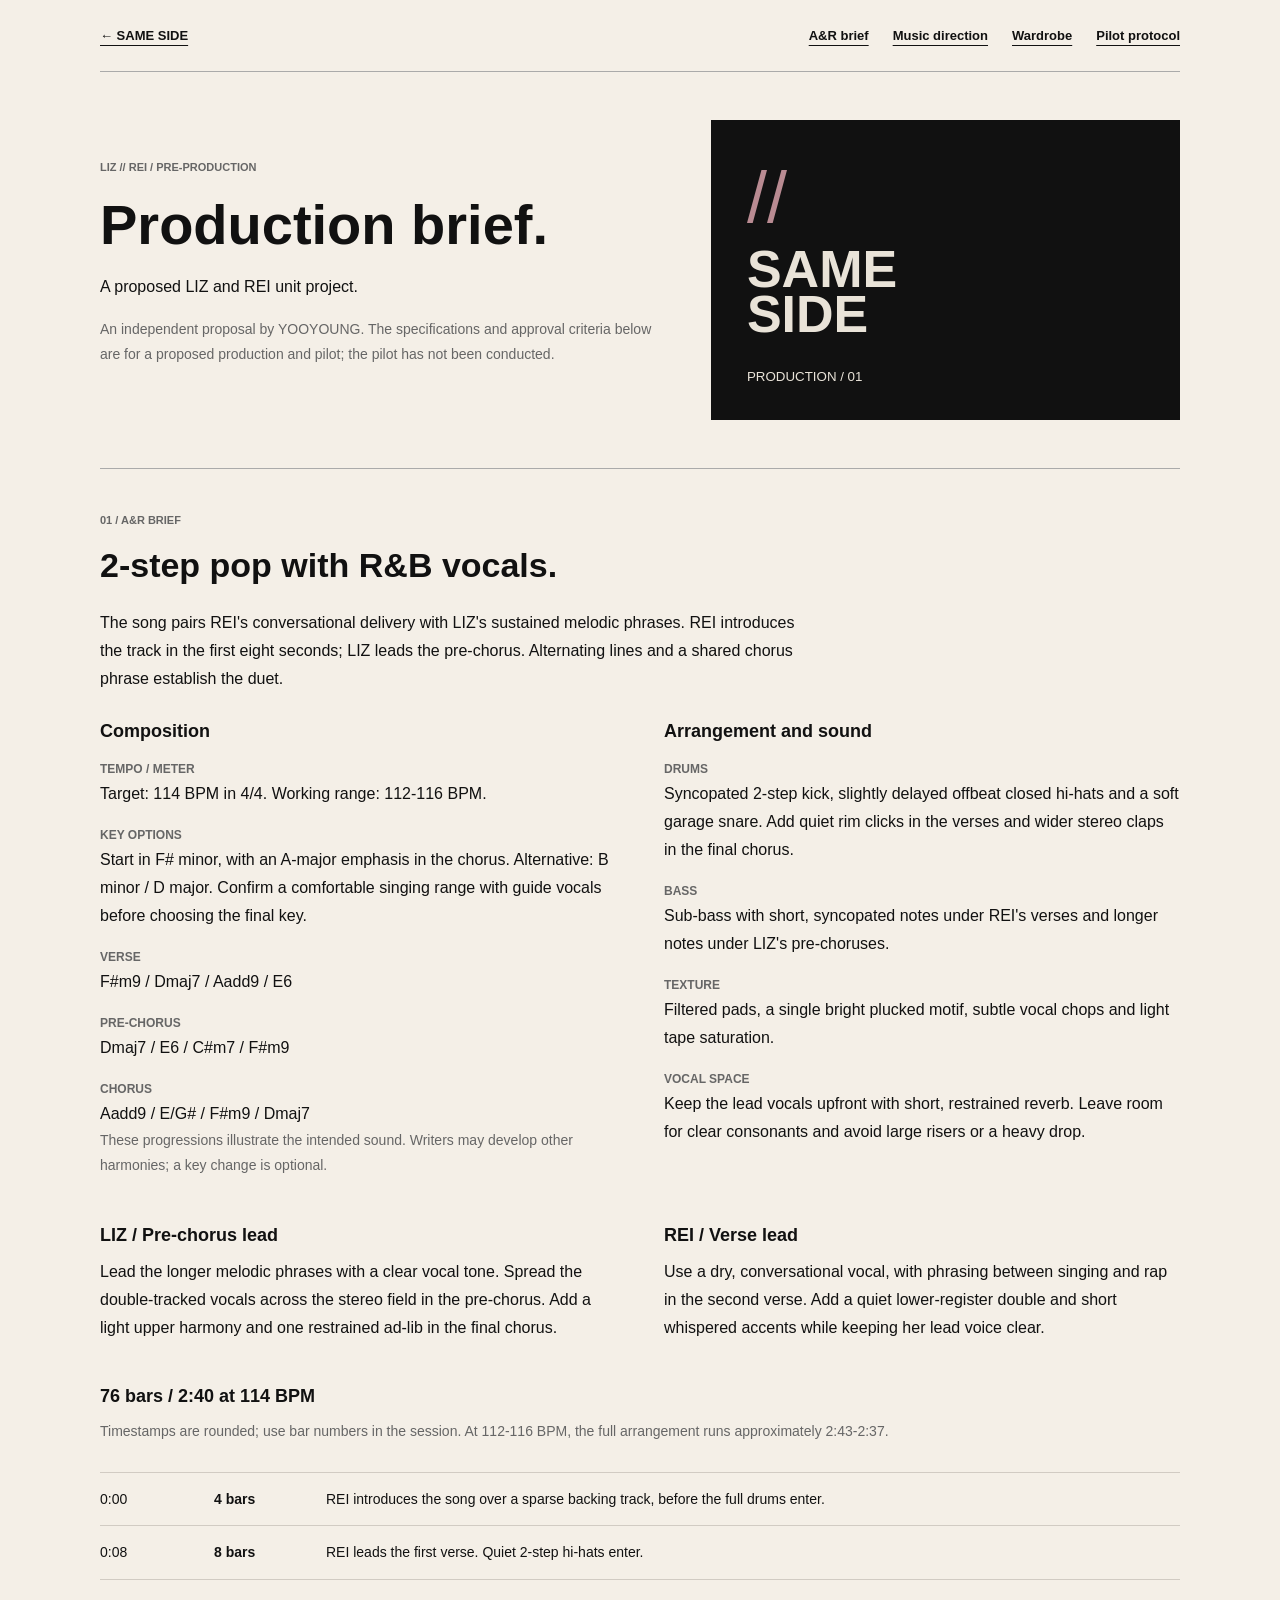
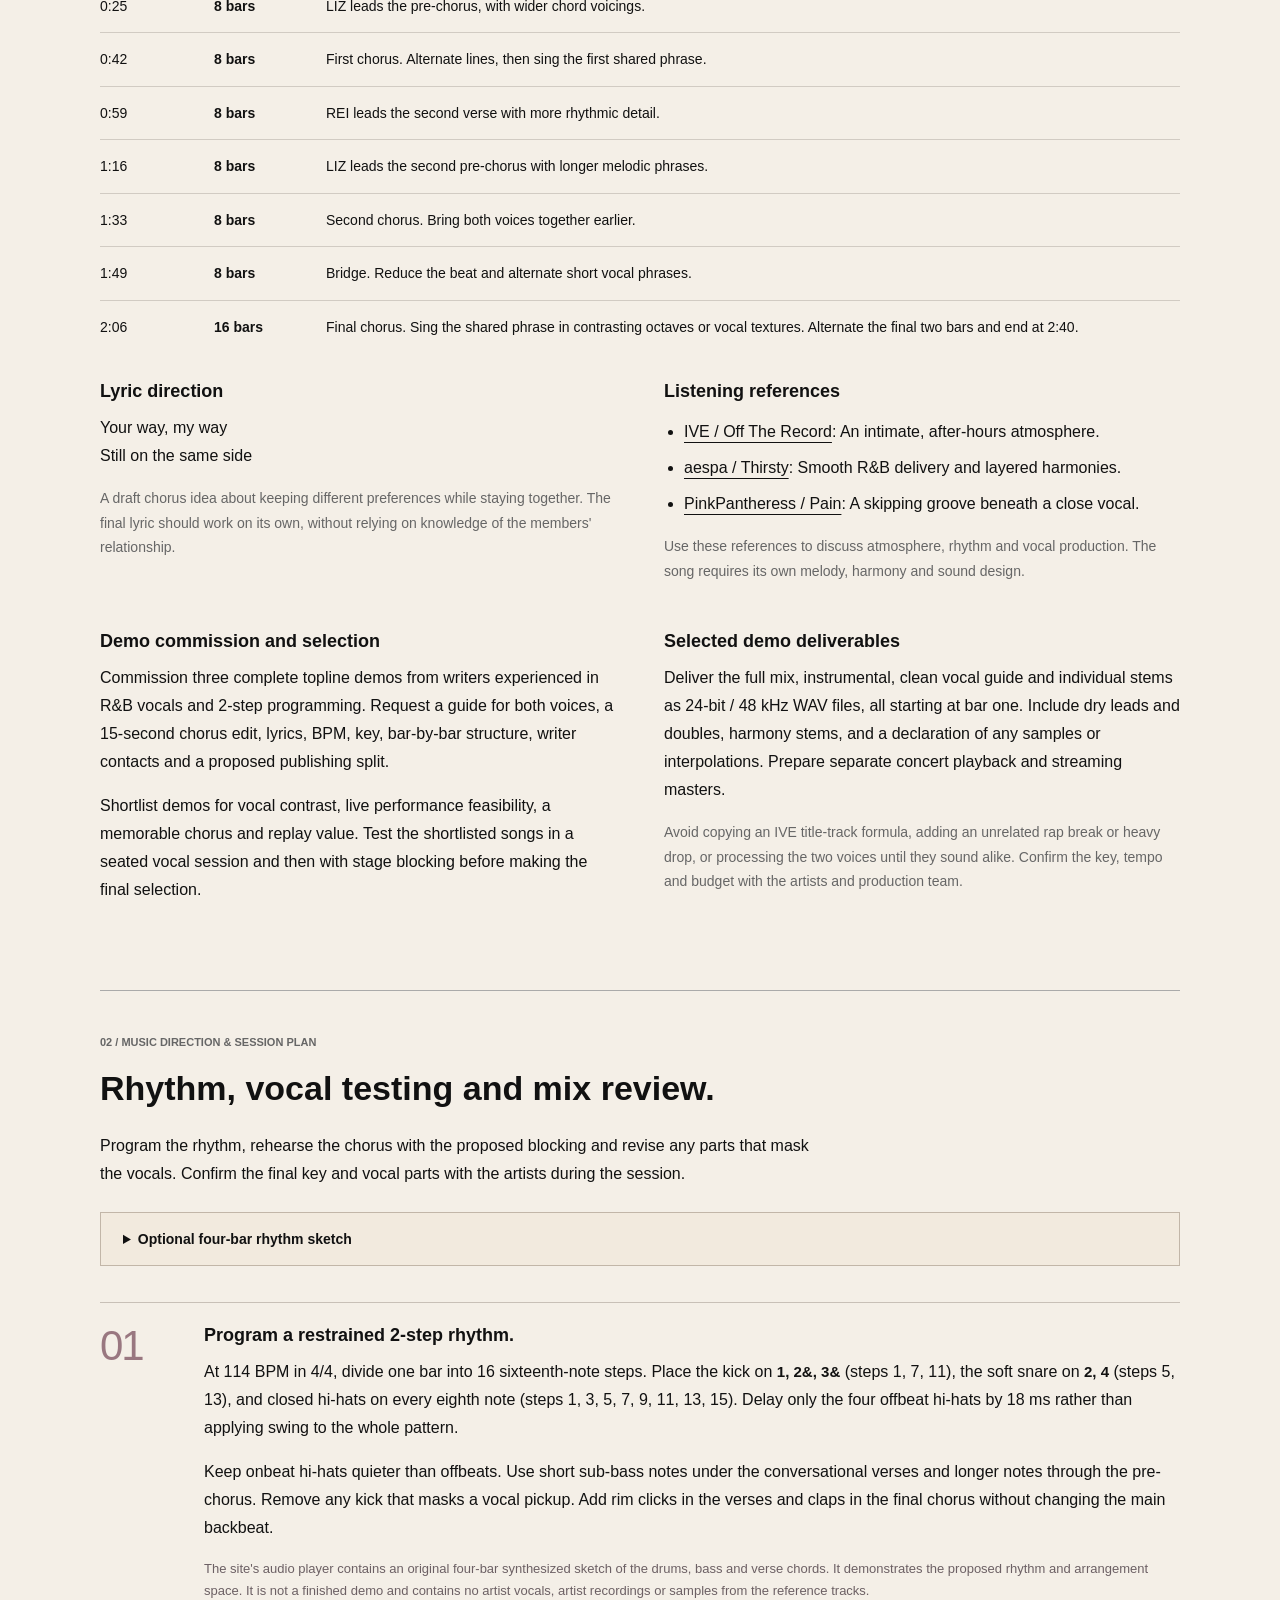
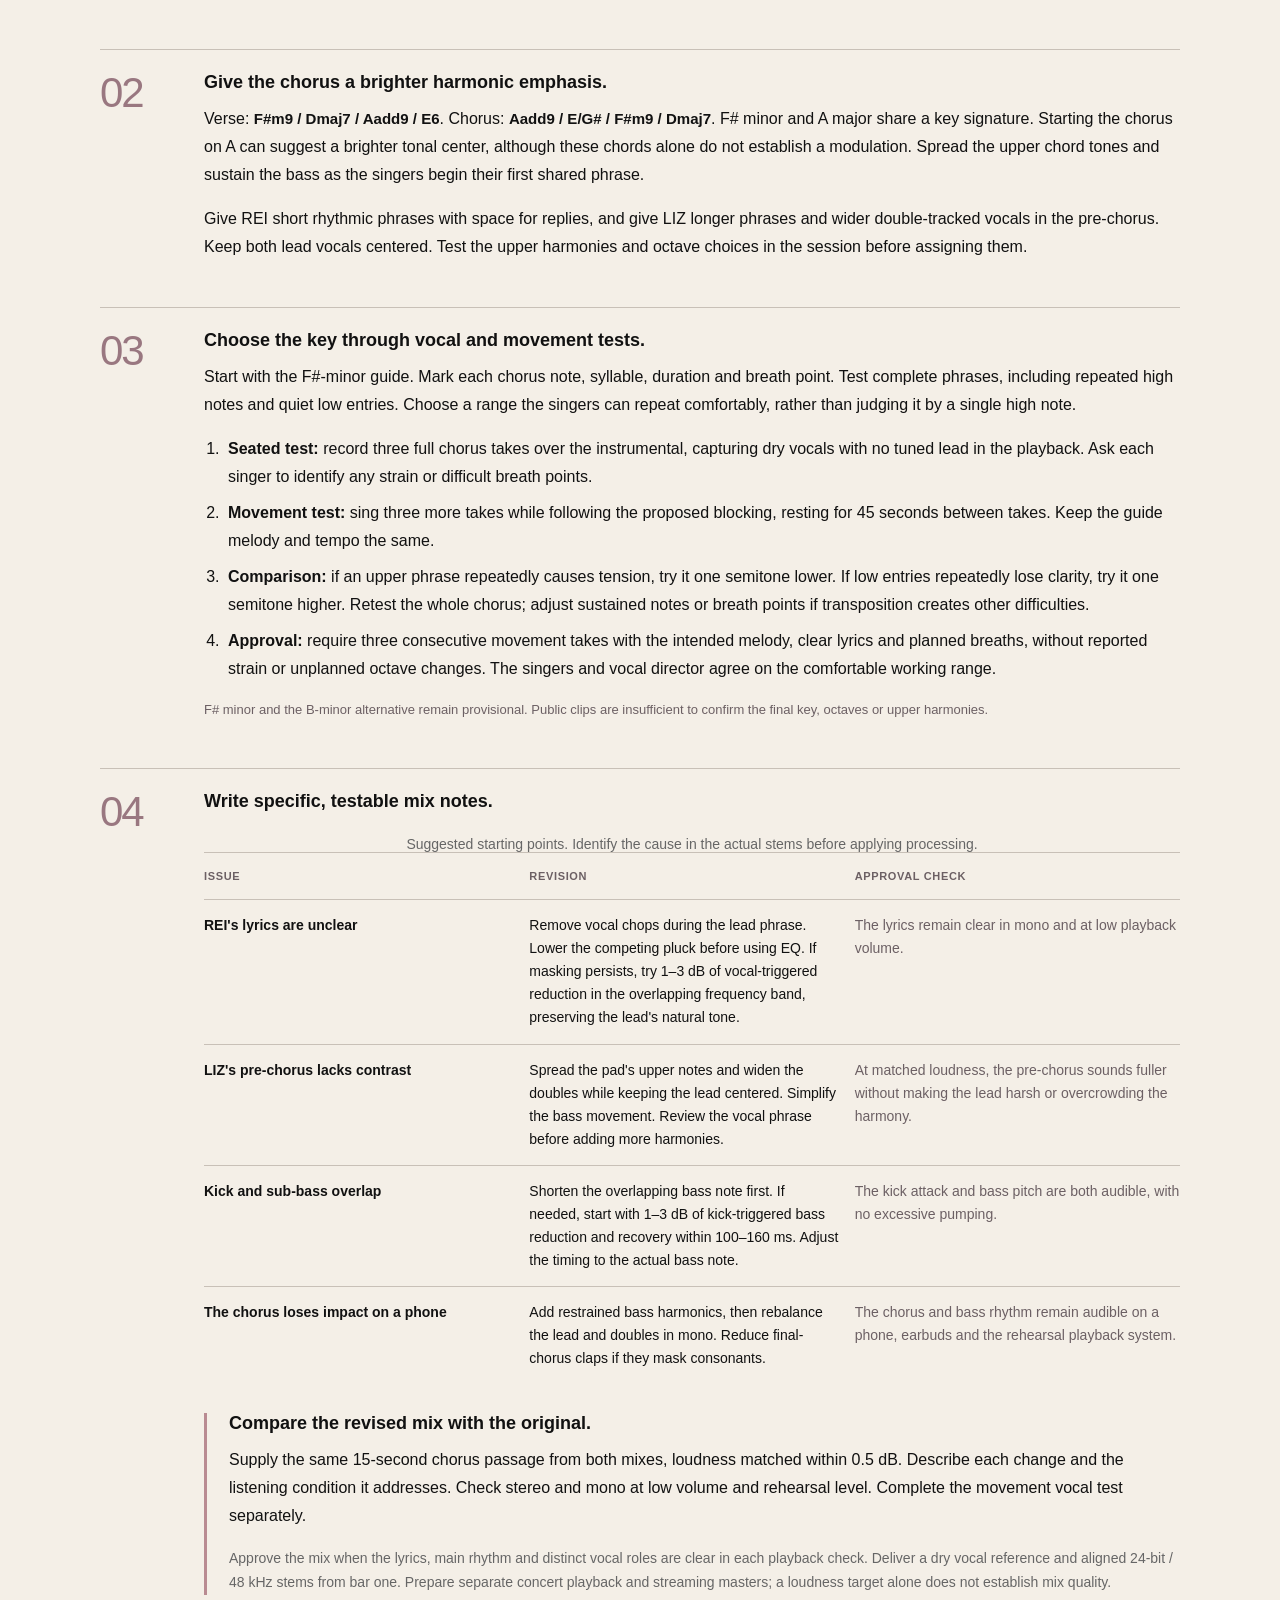
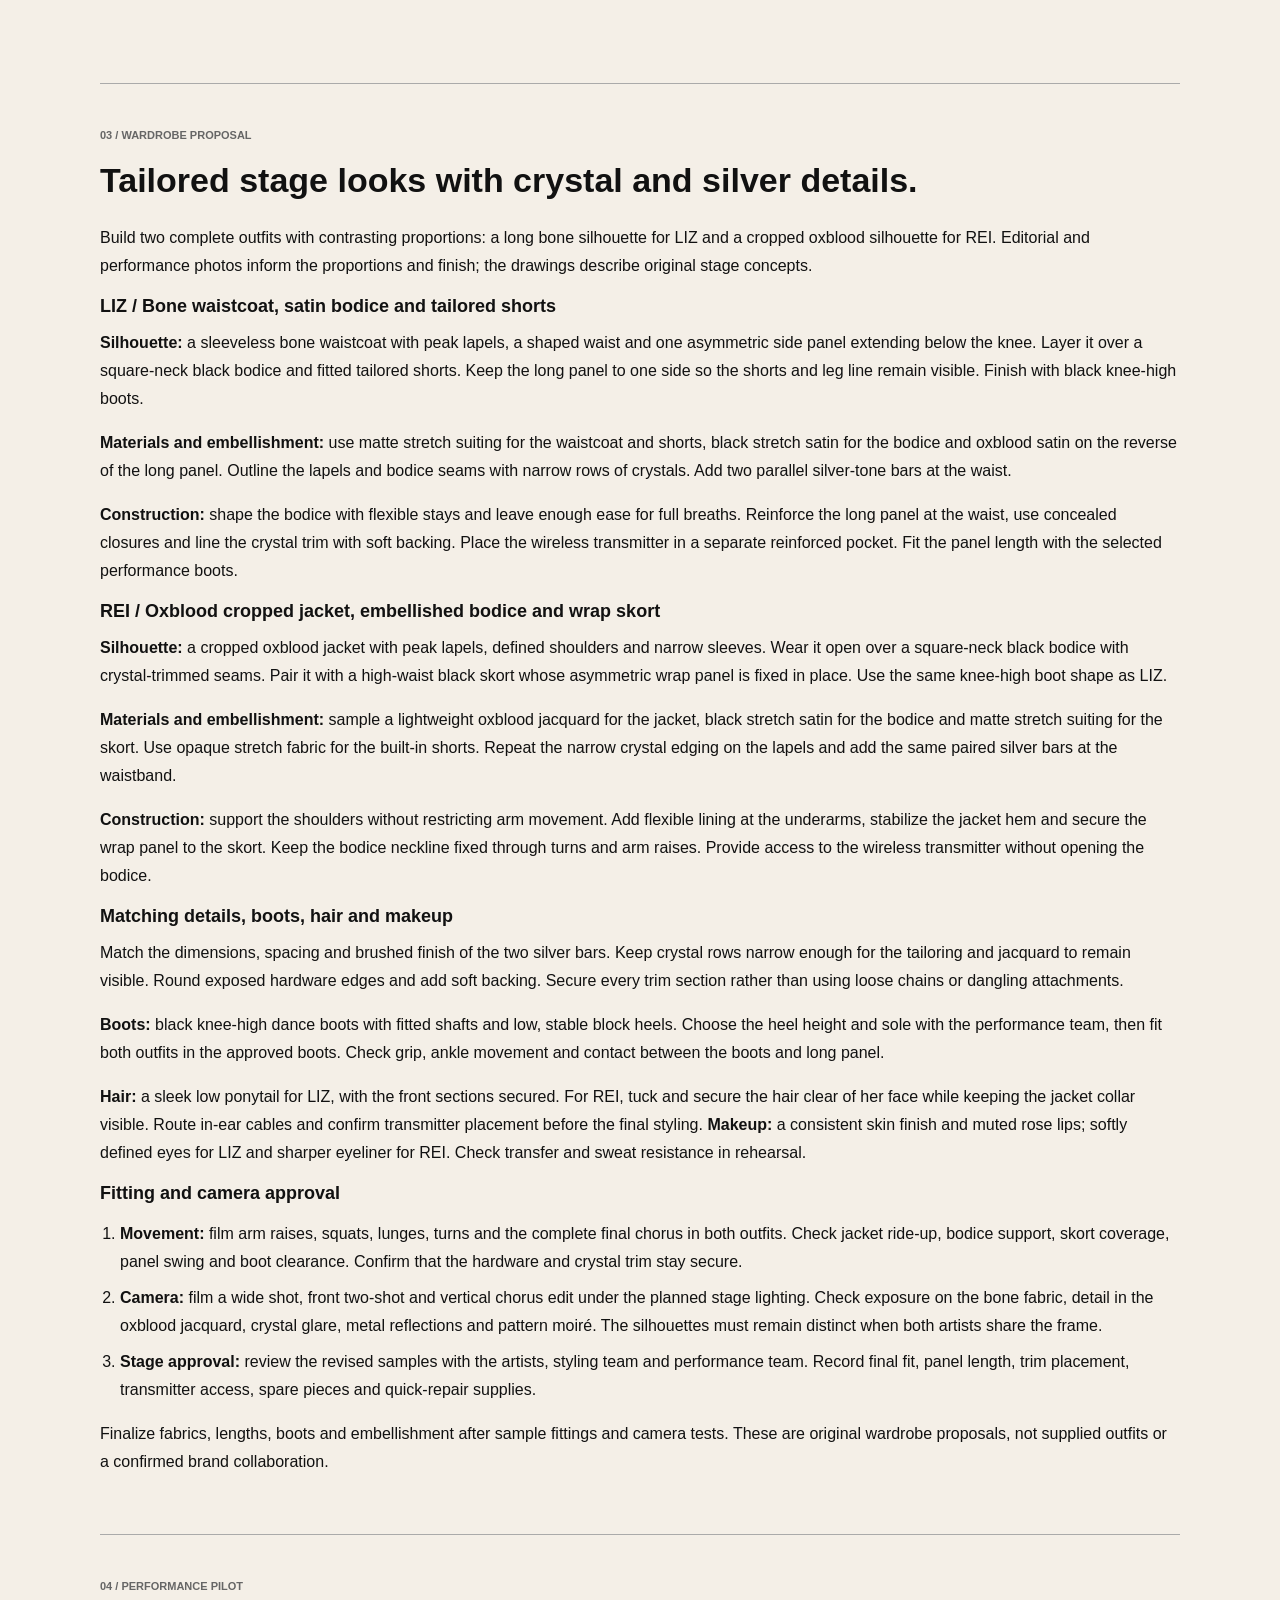
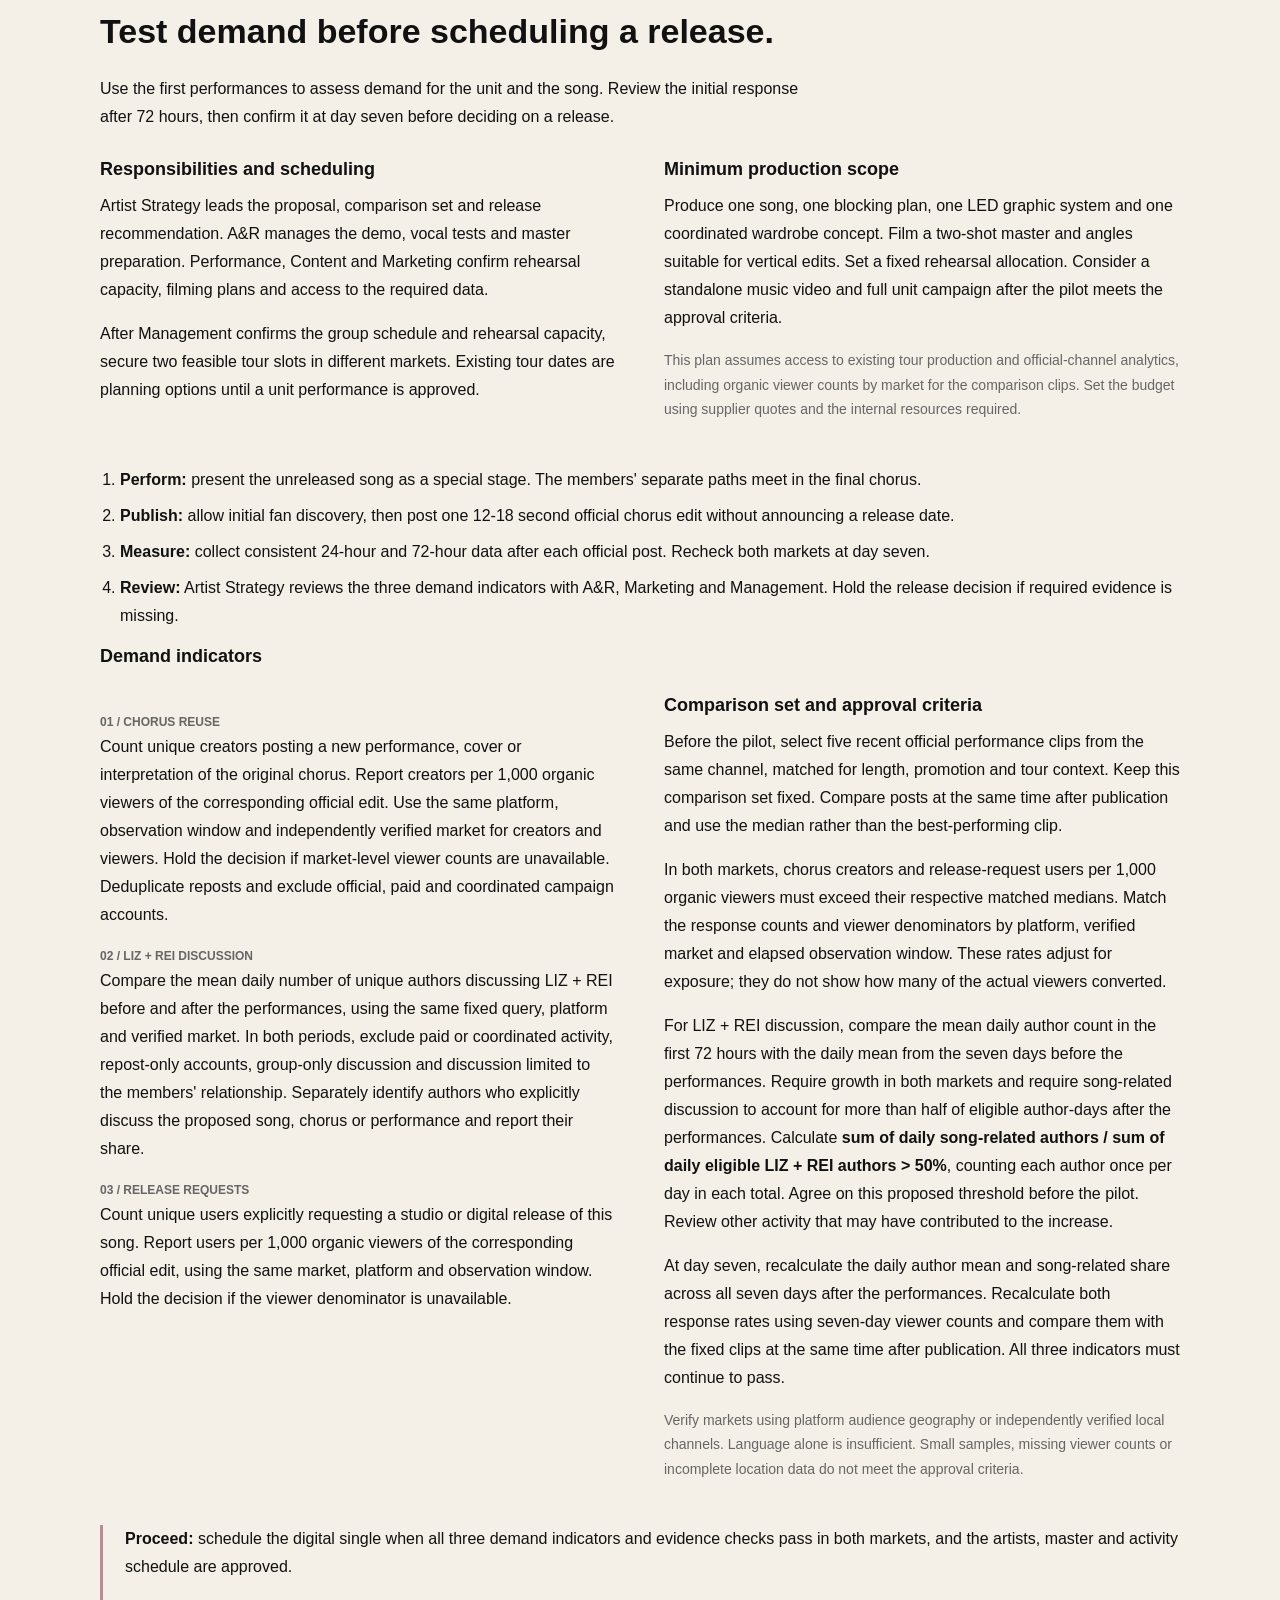
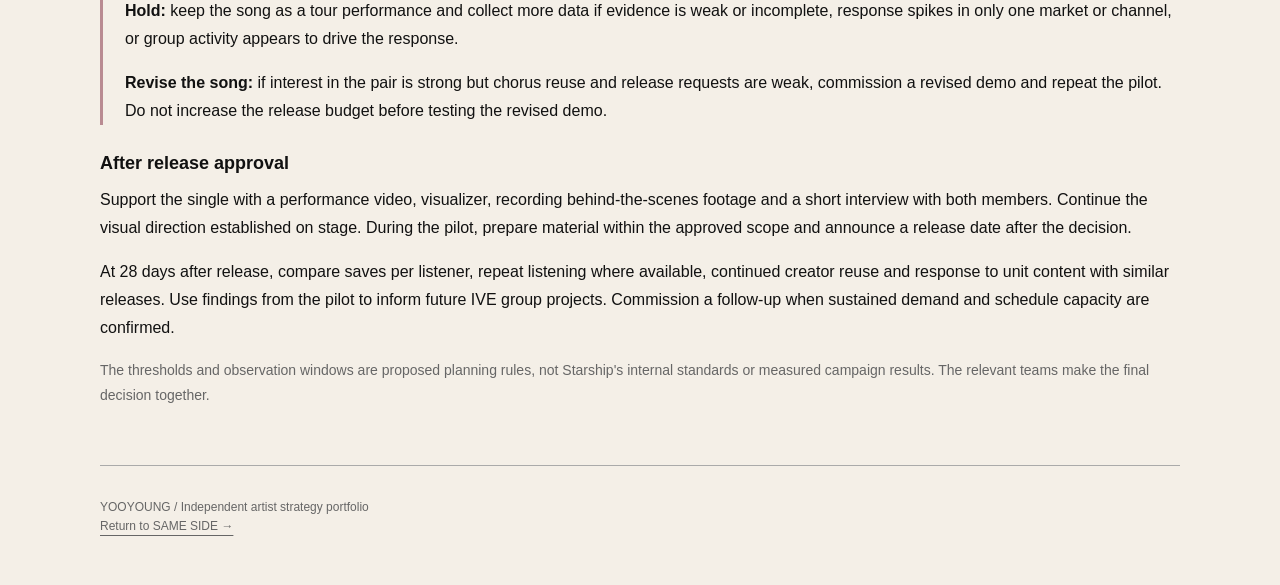
==== commit 33b84c59: "Add photo-led concept board, full stage outfits and genre-first music" ====
--- a/briefs.html
+++ b/briefs.html
@@ -9,11 +9,12 @@
   <link rel="icon" href="assets/favicon.svg" type="image/svg+xml" />
   <link rel="stylesheet" href="assets/briefs.css" />
   <link rel="stylesheet" href="assets/music-lead.css" />
-  <link rel="stylesheet" href="assets/reader.css?v=20261012-en" />
+  <link rel="stylesheet" href="assets/reader.css?v=20261014-stage" />
+  <link rel="stylesheet" href="assets/stage-rich.css?v=20261014-stage" />
 </head>
 <body>
   <header>
-    <a href="index.html?v=20261012-en#demo">&#8592; SAME SIDE</a>
+    <a href="index.html?v=20261014-stage#demo">&#8592; SAME SIDE</a>
     <nav aria-label="Brief sections"><a href="#demo">A&amp;R brief</a><a href="#music-direction">Music direction</a><a href="#wardrobe">Wardrobe</a><a href="#pilot">Pilot protocol</a></nav>
   </header>
   <main>
@@ -74,13 +75,7 @@
           <p class="note">A draft chorus idea about keeping different preferences while staying together. The final lyric should work on its own, without relying on knowledge of the members' relationship.</p>
         </div>
         <div>
-          <h3>Listening references</h3>
-          <ul>
-            <li>IVE / Off The Record: intimate atmosphere and understated production.</li>
-            <li>aespa / Thirsty: smooth vocal layering.</li>
-            <li>NMIXX / Passionfruit: light UK garage rhythm.</li>
-            <li>PinkPantheress: upfront vocals and concise song structures.</li>
-          </ul>
+          <h3>Listening references</h3><ul><li><a href="https://www.youtube.com/watch?v=_ApV7Lm87cg" target="_blank" rel="noreferrer">IVE / Off The Record</a>: An intimate, after-hours atmosphere.</li><li><a href="https://www.youtube.com/watch?v=i0RCcSBPjuU" target="_blank" rel="noreferrer">aespa / Thirsty</a>: Smooth R&B delivery and layered harmonies.</li><li><a href="https://www.youtube.com/watch?v=REzdbqfiN9o" target="_blank" rel="noreferrer">PinkPantheress / Pain</a>: A skipping groove beneath a close vocal.</li></ul>
           <p class="note">Use these references to discuss atmosphere, rhythm and vocal production. The song requires its own melody, harmony and sound design.</p>
         </div>
         <div>
@@ -100,6 +95,7 @@
       <h2 id="music-direction-title">Rhythm, vocal testing and mix review.</h2>
       <p class="section-title">Program the rhythm, rehearse the chorus with the proposed blocking and revise any parts that mask the vocals. Confirm the final key and vocal parts with the artists during the session.</p>
 
+      <details class="md-audio-preview" data-music-preview><summary>Optional four-bar rhythm sketch</summary><div class="ml-audition" hidden><button type="button" class="ml-play" id="ml-audition-button" aria-pressed="false" aria-describedby="ml-audition-note">Play production sketch <span aria-hidden="true">&#9654;</span></button><span class="ml-audio-state" id="ml-audio-state" role="status">4 bars · 8.4 seconds</span></div><p class="ml-audio-note" id="ml-audition-note" hidden>Original synthesized drums, bass and chords at 114 BPM. No artist recordings or vocals; this is a rhythm reference.</p></details>
       <div class="md-session">
         <span class="md-number" aria-hidden="true">01</span>
         <div>
@@ -159,30 +155,31 @@
 
 <section class="brief-section" id="wardrobe" aria-labelledby="wardrobe-title">
   <p class="eyebrow">03 / Wardrobe proposal</p>
-  <h2 id="wardrobe-title">Contrasting outfits with matching details.</h2>
-  <p class="lead">The costume drawings are original proposals for SAME SIDE. Editorial photographs illustrate the members' existing styling range; the proposed stage outfits require sampling and approval.</p>
-
-  <h3>LIZ / Ivory longline tunic</h3>
-  <p><strong>Silhouette:</strong> a fitted-waist sleeveless tunic with an asymmetric lower panel, worn over fitted stage shorts. Use a clean shoulder line and vertical seams that remain visible when both members are in frame.</p>
-  <p><strong>Fabric:</strong> sample medium-weight stretch cady to check structure and recovery. Use breathable stretch lining in the bodice and a closely matched opaque knit for the shorts.</p>
-  <p><strong>Construction:</strong> reinforce the panel joins, conceal the side fastening and bind the neckline and armholes. Add a separate reinforced pocket for the wireless transmitter. Confirm the panel length while wearing the performance shoes.</p>
-
-  <h3>REI / Ink cropped top and skort</h3>
-  <p><strong>Silhouette:</strong> a short-sleeved cropped crewneck top and high-waisted skort with a fixed asymmetric overlay. Keep the top and waistband securely positioned throughout the choreography.</p>
-  <p><strong>Fabric:</strong> sample a dense fine-rib stretch knit with good recovery for the top and matte stretch suiting for the overlay. Use opaque stretch lining for the fitted shorts.</p>
-  <p><strong>Construction:</strong> stabilize the neckline and waistband and sew the overlay in place. Conceal fastenings away from areas that may touch the other performer. Allow access to the wireless transmitter without lifting the outer costume.</p>
-
-  <h3>Matching details, hair and makeup</h3>
-  <p>Add two parallel silver-tone bars at each waist, with matching dimensions, spacing and finish. Round the edges and add soft backing. Try a brushed finish if the stage lights create glare. Select secure dance shoes through movement tests, then fit the costumes with those shoes.</p>
-  <p><strong>Hair:</strong> give LIZ a smooth low ponytail with the front sections secured, and keep REI's shorter style clear of her eyes. Check transmitter placement and in-ear cable routing before the final styling. <strong>Makeup:</strong> match the skin finish under the key light and use muted rose lips. Use soft eye definition for LIZ and a more defined lash line for REI. Check transfer and sweat resistance in rehearsal.</p>
+  <h2 id="wardrobe-title">Tailored stage looks with crystal and silver details.</h2>
+  <p class="lead">Build two complete outfits with contrasting proportions: a long bone silhouette for LIZ and a cropped oxblood silhouette for REI. Editorial and performance photos inform the proportions and finish; the drawings describe original stage concepts.</p>
+
+  <h3>LIZ / Bone waistcoat, satin bodice and tailored shorts</h3>
+  <p><strong>Silhouette:</strong> a sleeveless bone waistcoat with peak lapels, a shaped waist and one asymmetric side panel extending below the knee. Layer it over a square-neck black bodice and fitted tailored shorts. Keep the long panel to one side so the shorts and leg line remain visible. Finish with black knee-high boots.</p>
+  <p><strong>Materials and embellishment:</strong> use matte stretch suiting for the waistcoat and shorts, black stretch satin for the bodice and oxblood satin on the reverse of the long panel. Outline the lapels and bodice seams with narrow rows of crystals. Add two parallel silver-tone bars at the waist.</p>
+  <p><strong>Construction:</strong> shape the bodice with flexible stays and leave enough ease for full breaths. Reinforce the long panel at the waist, use concealed closures and line the crystal trim with soft backing. Place the wireless transmitter in a separate reinforced pocket. Fit the panel length with the selected performance boots.</p>
+
+  <h3>REI / Oxblood cropped jacket, embellished bodice and wrap skort</h3>
+  <p><strong>Silhouette:</strong> a cropped oxblood jacket with peak lapels, defined shoulders and narrow sleeves. Wear it open over a square-neck black bodice with crystal-trimmed seams. Pair it with a high-waist black skort whose asymmetric wrap panel is fixed in place. Use the same knee-high boot shape as LIZ.</p>
+  <p><strong>Materials and embellishment:</strong> sample a lightweight oxblood jacquard for the jacket, black stretch satin for the bodice and matte stretch suiting for the skort. Use opaque stretch fabric for the built-in shorts. Repeat the narrow crystal edging on the lapels and add the same paired silver bars at the waistband.</p>
+  <p><strong>Construction:</strong> support the shoulders without restricting arm movement. Add flexible lining at the underarms, stabilize the jacket hem and secure the wrap panel to the skort. Keep the bodice neckline fixed through turns and arm raises. Provide access to the wireless transmitter without opening the bodice.</p>
+
+  <h3>Matching details, boots, hair and makeup</h3>
+  <p>Match the dimensions, spacing and brushed finish of the two silver bars. Keep crystal rows narrow enough for the tailoring and jacquard to remain visible. Round exposed hardware edges and add soft backing. Secure every trim section rather than using loose chains or dangling attachments.</p>
+  <p><strong>Boots:</strong> black knee-high dance boots with fitted shafts and low, stable block heels. Choose the heel height and sole with the performance team, then fit both outfits in the approved boots. Check grip, ankle movement and contact between the boots and long panel.</p>
+  <p><strong>Hair:</strong> a sleek low ponytail for LIZ, with the front sections secured. For REI, tuck and secure the hair clear of her face while keeping the jacket collar visible. Route in-ear cables and confirm transmitter placement before the final styling. <strong>Makeup:</strong> a consistent skin finish and muted rose lips; softly defined eyes for LIZ and sharper eyeliner for REI. Check transfer and sweat resistance in rehearsal.</p>
 
   <h3>Fitting and camera approval</h3>
   <ol>
-    <li><strong>Movement:</strong> film arm raises, squats, lunges, turns and the final chorus in the complete outfits. Check coverage, waistband recovery, hem clearance and contact with the metal details.</li>
-    <li><strong>Camera:</strong> film a front two-shot and a vertical chorus edit under stage lighting. Check overexposure on ivory fabric, moiré on the knit, metal reflections and the distinction between both silhouettes in wide shots.</li>
-    <li><strong>Stage approval:</strong> review the revised samples with the artists, styling team and performance team. Record final adjustments, transmitter access, spare costumes and quick-repair supplies.</li>
+    <li><strong>Movement:</strong> film arm raises, squats, lunges, turns and the complete final chorus in both outfits. Check jacket ride-up, bodice support, skort coverage, panel swing and boot clearance. Confirm that the hardware and crystal trim stay secure.</li>
+    <li><strong>Camera:</strong> film a wide shot, front two-shot and vertical chorus edit under the planned stage lighting. Check exposure on the bone fabric, detail in the oxblood jacquard, crystal glare, metal reflections and pattern moiré. The silhouettes must remain distinct when both artists share the frame.</li>
+    <li><strong>Stage approval:</strong> review the revised samples with the artists, styling team and performance team. Record final fit, panel length, trim placement, transmitter access, spare pieces and quick-repair supplies.</li>
   </ol>
-  <p class="brief-note">Confirm fabrics, lengths, shoes and hair after the movement and camera tests. The proposed outfits have not been commissioned, supplied or approved.</p>
+  <p class="brief-note">Finalize fabrics, lengths, boots and embellishment after sample fittings and camera tests. These are original wardrobe proposals, not supplied outfits or a confirmed brand collaboration.</p>
 </section>
 
 
@@ -237,6 +234,7 @@
       <p class="note">The thresholds and observation windows are proposed planning rules, not Starship's internal standards or measured campaign results. The relevant teams make the final decision together.</p>
     </section>
   </main>
-  <footer>YOOYOUNG / Independent artist strategy portfolio<br /><a href="index.html?v=20261012-en#loop">Return to SAME SIDE &#8594;</a></footer>
+  <footer>YOOYOUNG / Independent artist strategy portfolio<br /><a href="index.html?v=20261014-stage#loop">Return to SAME SIDE &#8594;</a></footer>
+<script src="assets/music-lead.js?v=20261014-stage" defer></script>
 </body>
 </html>
--- a/assets/stage-rich.css
+++ b/assets/stage-rich.css
@@ -0,0 +1,132 @@
+/* Photo-led concept, complete stage looks, and genre-first music. */
+.hero-world { display:flex; flex-direction:column; justify-content:center; background:#271f22; padding:24px; }
+.hero-world img { display:block; position:relative; width:100%; height:auto; object-fit:contain; }
+.hero-world .hero-image-caption { position:relative; margin-top:20px; font-size:12px; line-height:1.6; color:#c3b7b8; }
+.hero-world .hero-image-caption strong { display:block; color:#e9e3d8; font-size:15px; margin-bottom:5px; }
+.hero-concept-tags { display:flex; flex-wrap:wrap; gap:8px; margin:20px 0 0; }
+.hero-concept-tags span { font-size:11px; padding:8px 10px; border:1px solid #78656b; }
+.photo-credit { font-size:11px; line-height:1.6; color:#8b8077; margin-top:14px; }
+.photo-credit a { text-decoration:underline; text-underline-offset:3px; }
+.feature-photo { margin:0; min-width:0; }
+.feature-photo img { display:block; width:100%; height:auto; }
+.sound-identity.genre-scene { grid-template-columns:1fr 1fr; align-items:center; gap:48px; background:#281f23; }
+.genre-scene .headline { font-size:clamp(62px,8vw,112px); }
+.genre-scene .genre-line { margin-top:26px; font-size:clamp(20px,2vw,28px); line-height:1.35; max-width:25ch; color:#e1c7ce; }
+.genre-scene .genre-summary { margin-top:20px; font-size:17px; line-height:1.6; color:#c1b4b6; max-width:38ch; }
+.genre-scene .genre-tags { display:flex; flex-wrap:wrap; gap:10px; margin:24px 0 28px; }
+.genre-tags span { padding:9px 13px; border:1px solid #896c76; font-size:11px; text-transform:uppercase; }
+.genre-scene .brief-link { display:inline-flex; margin:0; }
+.genre-scene .photo-credit { color:#c1b4b6; }
+.listening-scene { display:block; padding:72px clamp(20px,4vw,72px); background:#eee7dc; color:#111; }
+.listening-heading { display:flex; flex-wrap:wrap; align-items:end; justify-content:space-between; gap:24px; max-width:1400px; margin:0 auto 36px; }
+.listening-heading h2 { font-size:clamp(40px,5vw,70px); line-height:1; letter-spacing:-.04em; }
+.listening-heading p:last-child { max-width:38ch; font-size:16px; line-height:1.6; color:#6a5e55; }
+.listening-grid { display:grid; grid-template-columns:repeat(3,minmax(0,1fr)); gap:30px; max-width:1400px; margin:auto; }
+.listening-reference { min-width:0; }
+.listening-reference a { display:block; text-decoration:none; }
+.listening-reference img { width:100%; height:auto; display:block; aspect-ratio:4/3; object-fit:contain; background:#151414; }
+.listening-reference .reference-cue { margin-top:24px; color:#855c68; font-size:11px; font-weight:750; text-transform:uppercase; letter-spacing:.08em; }
+.listening-reference h3 { margin-top:10px; font-size:29px; line-height:1.15; letter-spacing:-.035em; }
+.listening-reference .reference-artist { margin-top:7px; font-size:14px; font-weight:750; }
+.listening-reference .reference-description { margin-top:15px; font-size:15px; line-height:1.6; color:#6a5e55; }
+.listening-reference .reference-link { display:block; margin-top:18px; font-size:12px; text-decoration:underline; text-underline-offset:5px; }
+.listening-bottom { max-width:1400px; margin:36px auto 0; border-top:1px solid #c6bdb1; padding-top:22px; display:flex; flex-wrap:wrap; justify-content:space-between; gap:20px; }
+.listening-bottom p { color:#75685c; font-size:12px; max-width:68ch; line-height:1.6; }
+.listening-bottom .brief-link { margin:0; }
+.visual-code.stage-wardrobe { display:block; }
+.stage-wardrobe .vc-layout { display:block; }
+.stage-wardrobe .vc-heading { display:grid; grid-template-columns:1.15fr 1fr; gap:20px 50px; padding:0 0 32px; border-bottom:1px solid #b4a799; }
+.stage-wardrobe .vc-heading .eyebrow { grid-column:1/-1; }
+.stage-wardrobe .vc-heading h2 { font-size:clamp(44px,5vw,70px); margin:0; }
+.stage-wardrobe .vc-intro { max-width:48ch; margin:0; align-self:end; font-size:17px; }
+.stage-wardrobe .vc-status { max-width:none; margin:0; grid-column:2; font-size:11px; }
+.style-moodboard { display:grid; grid-template-columns:repeat(4,minmax(0,1fr)); gap:18px; margin:32px 0; align-items:start; }
+.style-moodboard figure { margin:0; min-width:0; }
+.style-moodboard img { width:100%; height:auto; display:block; }
+.style-moodboard h3 { margin:16px 0 7px; font-size:19px; line-height:1.2; letter-spacing:-.03em; }
+.style-moodboard p { font-size:13px; line-height:1.6; color:#6a5e55; }
+.style-moodboard .mood-source { display:block; margin-top:12px; font-size:10px; text-decoration:underline; text-underline-offset:3px; color:#75665e; }
+.stage-palette { display:grid; grid-template-columns:repeat(4,1fr); gap:18px; padding:24px 0; margin-bottom:36px; border-top:1px solid #b4a799; border-bottom:1px solid #b4a799; }
+.stage-palette span { display:flex; align-items:center; gap:12px; font-size:11px; font-weight:700; text-transform:uppercase; }
+.stage-palette i { display:block; flex:0 0 34px; width:34px; height:34px; border:1px solid #998d84; }
+.stage-wardrobe .look-heading { display:flex; flex-wrap:wrap; justify-content:space-between; gap:20px; align-items:center; margin:0 0 26px; }
+.look-heading h3 { font-size:28px; letter-spacing:-.025em; }
+.look-heading p { font-size:12px; color:#7a6a61; }
+.stage-wardrobe .vc-looks { gap:50px; }
+.stage-wardrobe .vc-flat-wrap { display:flex; flex-direction:column; align-items:center; background:#f3eee5; border-color:#b4a799; padding:24px 20px; }
+.stage-wardrobe .full-look { width:100%; height:auto; display:block; max-height:680px; }
+.stage-wardrobe .vc-look figcaption { padding-top:24px; }
+.stage-wardrobe .vc-artist { font-size:28px; }
+.stage-wardrobe .vc-look h3 { font-size:24px; line-height:1.2; }
+.stage-wardrobe .vc-look figcaption>p:last-child { font-size:15px; line-height:1.65; max-width:52ch; }
+.look-pieces { display:flex; flex-wrap:wrap; gap:8px; margin-top:20px; list-style:none; }
+.look-pieces li { padding:8px 10px; border:1px solid #baac9e; font-size:11px; }
+.stage-wardrobe .visual-key { margin-top:36px; border-color:#b4a799; }
+.visual-key-swatch.oxblood { background:#592331; }
+.stage-wardrobe .vc-finish { margin-top:30px; padding-top:24px; border-top:1px solid #b4a799; }
+.stage-photo { display:grid; grid-template-columns:1.2fr 1fr; gap:36px; align-items:center; margin:36px 0 0; }
+.stage-photo img { width:100%; height:auto; display:block; }
+.stage-photo h3 { font-size:32px; line-height:1.1; margin-bottom:18px; }
+.stage-photo p { font-size:15px; line-height:1.65; color:#b5afaa; }
+.stage-photo .photo-credit { font-size:11px; margin-top:20px; }
+.end.end-photo-finish { grid-template-columns:1fr 1fr; }
+.end-photo-finish .end-symbol { display:flex; align-items:center; justify-content:center; padding:28px; }
+.end-photo-finish .end-symbol img { width:100%; height:auto; display:block; }
+.md-audio-preview { margin:24px 0 36px; border:1px solid #c2b6a8; padding:18px 22px; background:#f2eade; }
+.md-audio-preview summary { font-size:14px; font-weight:750; cursor:pointer; }
+.md-audio-preview .ml-audition { display:flex; flex-wrap:wrap; align-items:center; gap:18px; margin:24px 0 15px; }
+.md-audio-preview .ml-audition[hidden] { display:none; }
+.md-audio-preview .ml-play { color:#e9e3d8; background:#281f23; border-color:#281f23; }
+.md-audio-preview .ml-audio-state { color:#76605f; }
+.md-audio-preview .ml-audio-note { color:#6f6056; font-size:12px; max-width:none; }
+@media(max-width:1000px) {
+ .style-moodboard { grid-template-columns:repeat(2,minmax(0,1fr)); gap:26px; }
+ .stage-wardrobe .vc-looks { gap:28px; }
+}
+@media(max-width:720px) {
+ .hero-world { padding:18px; aspect-ratio:auto; }
+ .hero-world .hero-image-caption { font-size:11px; margin-top:15px; }
+ .sound-identity.genre-scene { grid-template-columns:1fr; gap:32px; }
+ .genre-scene .headline { font-size:clamp(56px,15vw,100px); }
+ .genre-scene .genre-line { font-size:23px; }
+ .genre-scene .genre-summary { font-size:16px; }
+ .listening-scene { padding:60px 20px; }
+ .listening-heading { display:block; }
+ .listening-heading p:last-child { margin-top:24px; font-size:15px; }
+ .listening-grid { grid-template-columns:1fr; gap:34px; }
+ .listening-reference h3 { font-size:29px; }
+ .listening-reference .reference-cue { margin-top:18px; }
+ .stage-wardrobe .vc-heading { grid-template-columns:1fr; gap:24px; }
+ .stage-wardrobe .vc-heading .eyebrow,.stage-wardrobe .vc-status { grid-column:1; }
+ .stage-wardrobe .vc-heading h2 { font-size:clamp(36px,10vw,58px); }
+ .stage-wardrobe .vc-intro { font-size:16px; }
+ .style-moodboard { gap:26px 16px; }
+ .style-moodboard h3 { font-size:18px; }
+ .style-moodboard p { font-size:12px; }
+ .stage-palette { grid-template-columns:repeat(2,1fr); gap:16px; }
+ .stage-palette i { width:28px; height:28px; flex-basis:28px; }
+ .stage-wardrobe .vc-looks { grid-template-columns:1fr; gap:38px; }
+ .stage-wardrobe .vc-flat-wrap { padding:20px; }
+ .stage-wardrobe .full-look { max-height:640px; }
+ .stage-wardrobe .vc-look h3 { font-size:25px; }
+ .stage-wardrobe .vc-artist span { margin-top:8px; }
+ .stage-wardrobe .vc-look figcaption>p:last-child { font-size:15px; }
+ .stage-photo { grid-template-columns:1fr; gap:26px; }
+ .stage-photo h3 { font-size:28px; }
+ .end.end-photo-finish { grid-template-columns:1fr; }
+ .end-photo-finish .end-symbol { padding:20px; min-height:0; }
+}
+@media(max-width:380px) {
+ .style-moodboard { grid-template-columns:1fr; }
+}
+.hero-world { margin:0; }
+.style-moodboard img { height:clamp(250px,30vw,400px); object-fit:contain; background:#dcd3c8; }
+.end-photo-finish .end-symbol { margin:0; flex-direction:column; }
+.demo-selection { border-top:1px solid #a29b94; }
+.demo-selection>div { padding:24px 0; border-bottom:1px solid #a29b94; }
+.demo-selection span { font-size:11px; font-weight:750; color:#725860; text-transform:uppercase; }
+.demo-selection h3 { margin:14px 0 12px; font-size:26px; line-height:1.15; letter-spacing:-.035em; }
+.demo-selection p { font-size:15px; line-height:1.6; color:#605750; max-width:44ch; }
+@media(max-width:720px) { .style-moodboard img { height:230px; } }
+@media(max-width:380px) { .style-moodboard img { height:auto; } }
+.stage-wardrobe .full-look { object-fit:contain; }
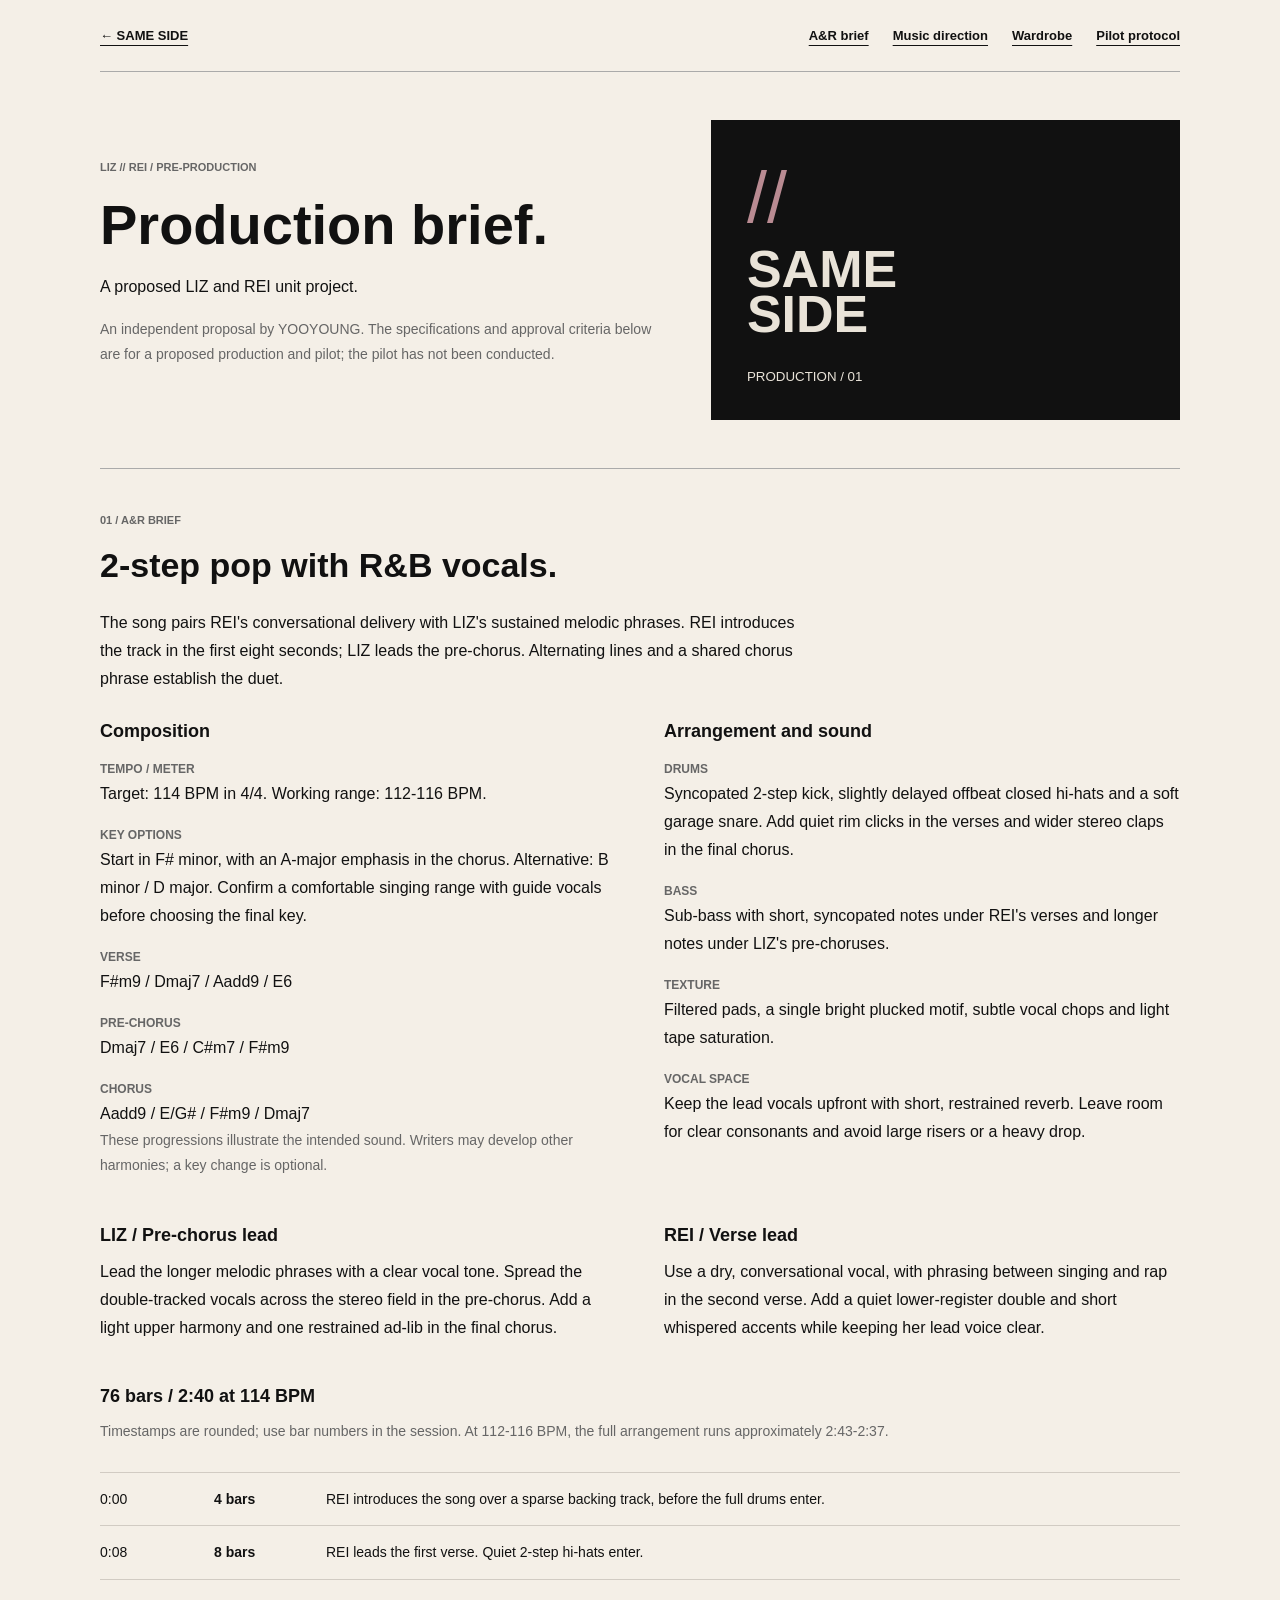
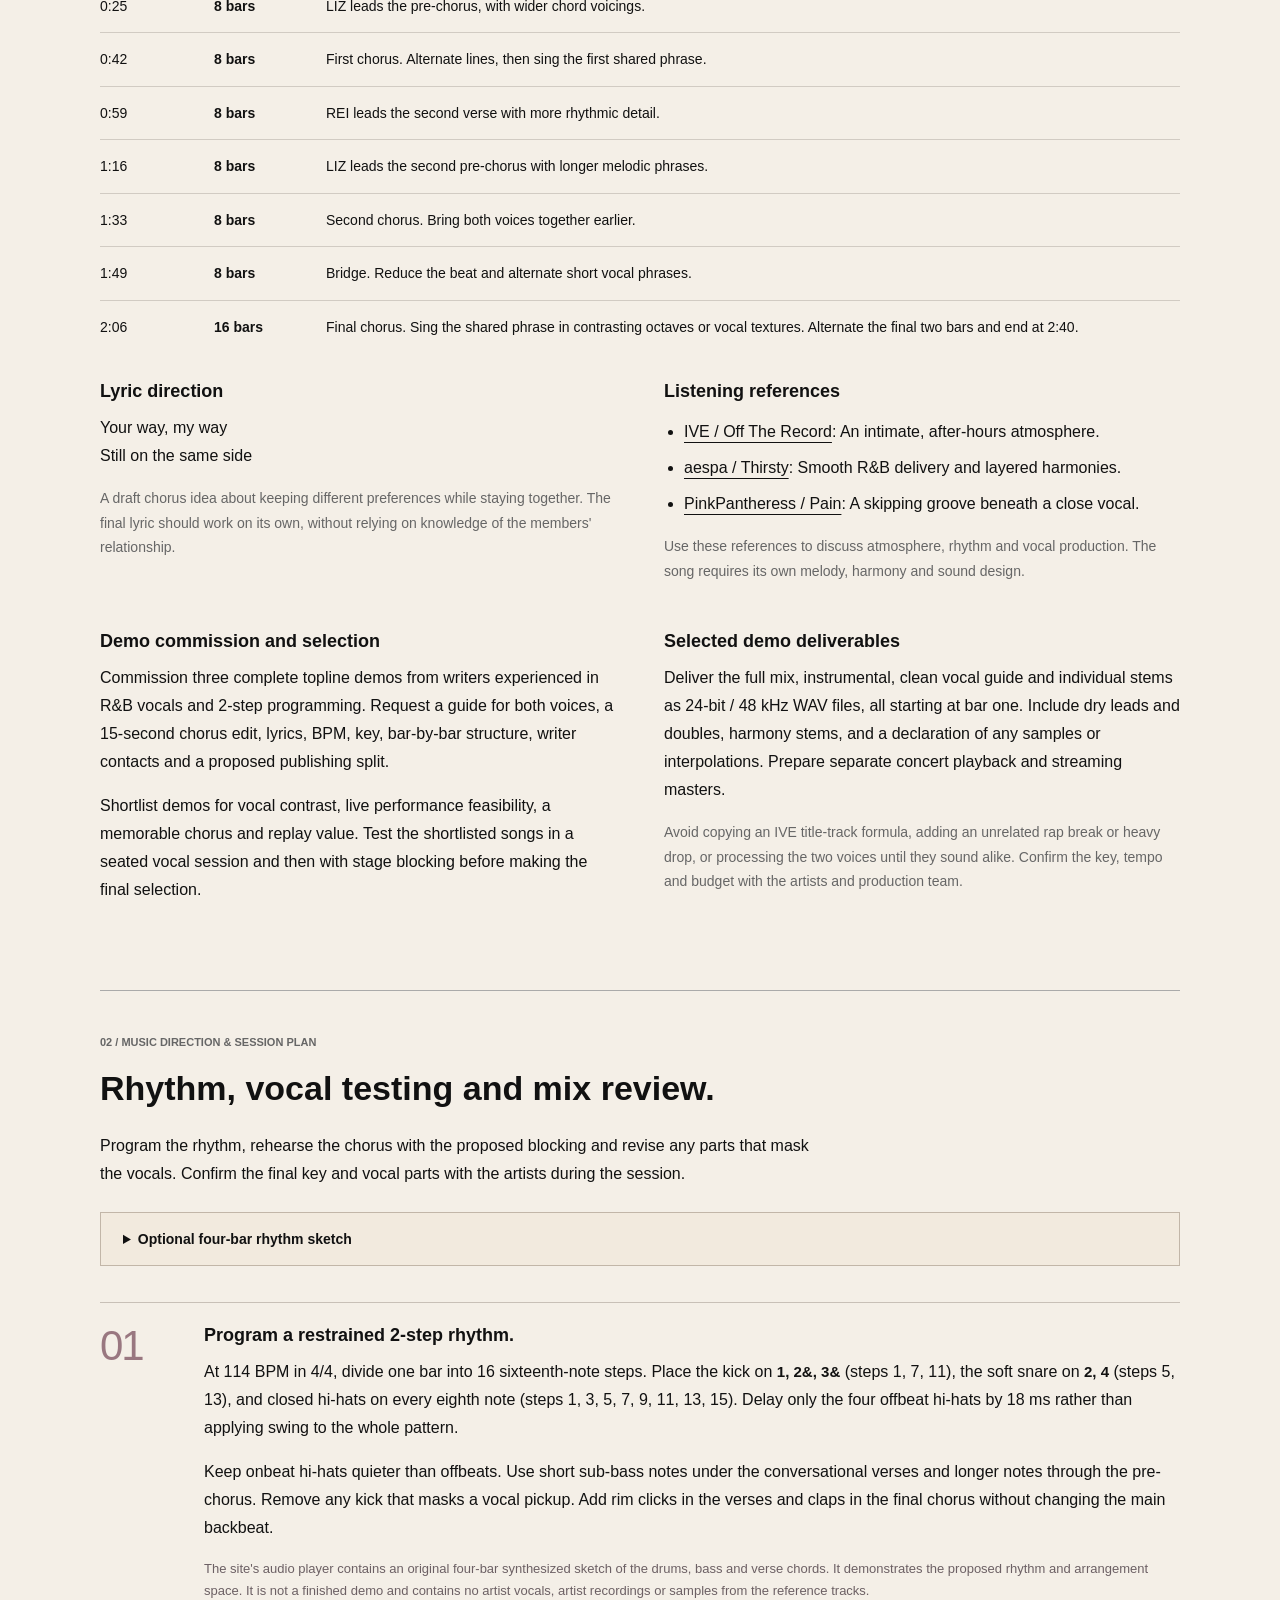
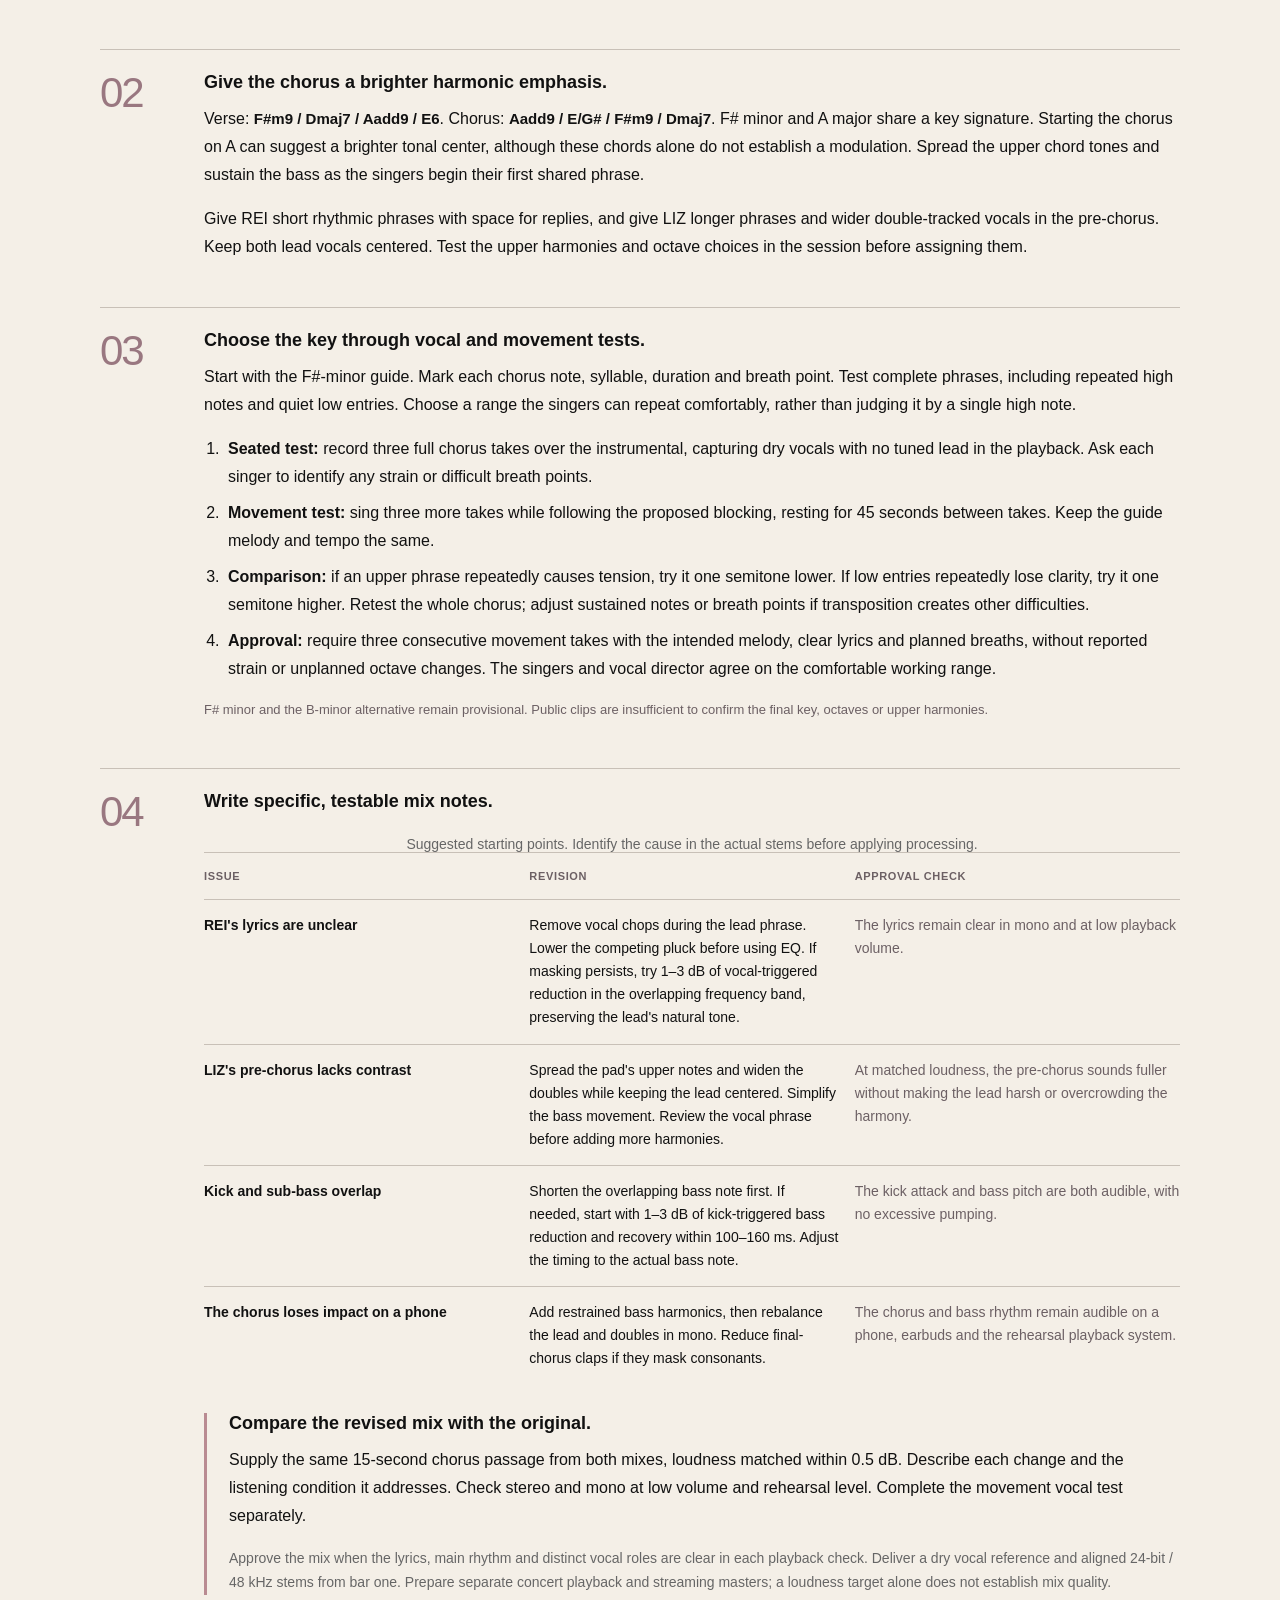
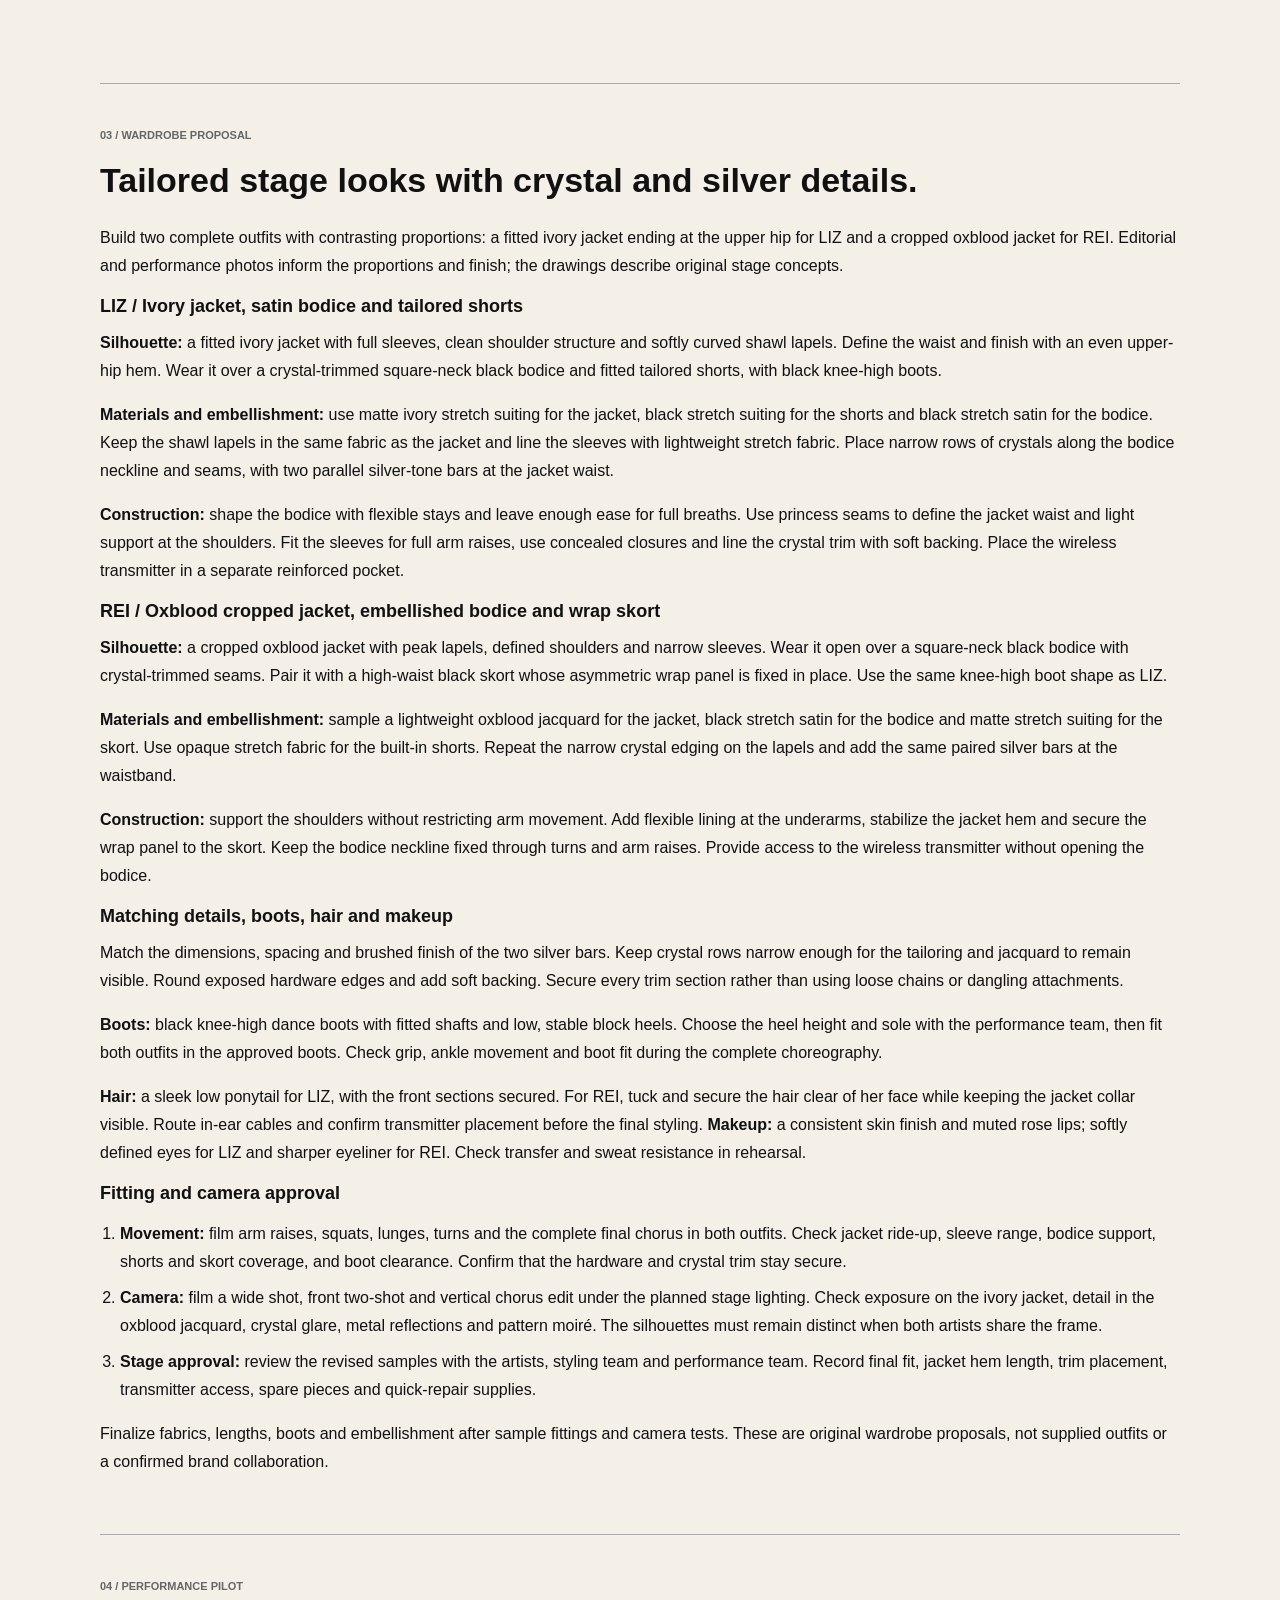
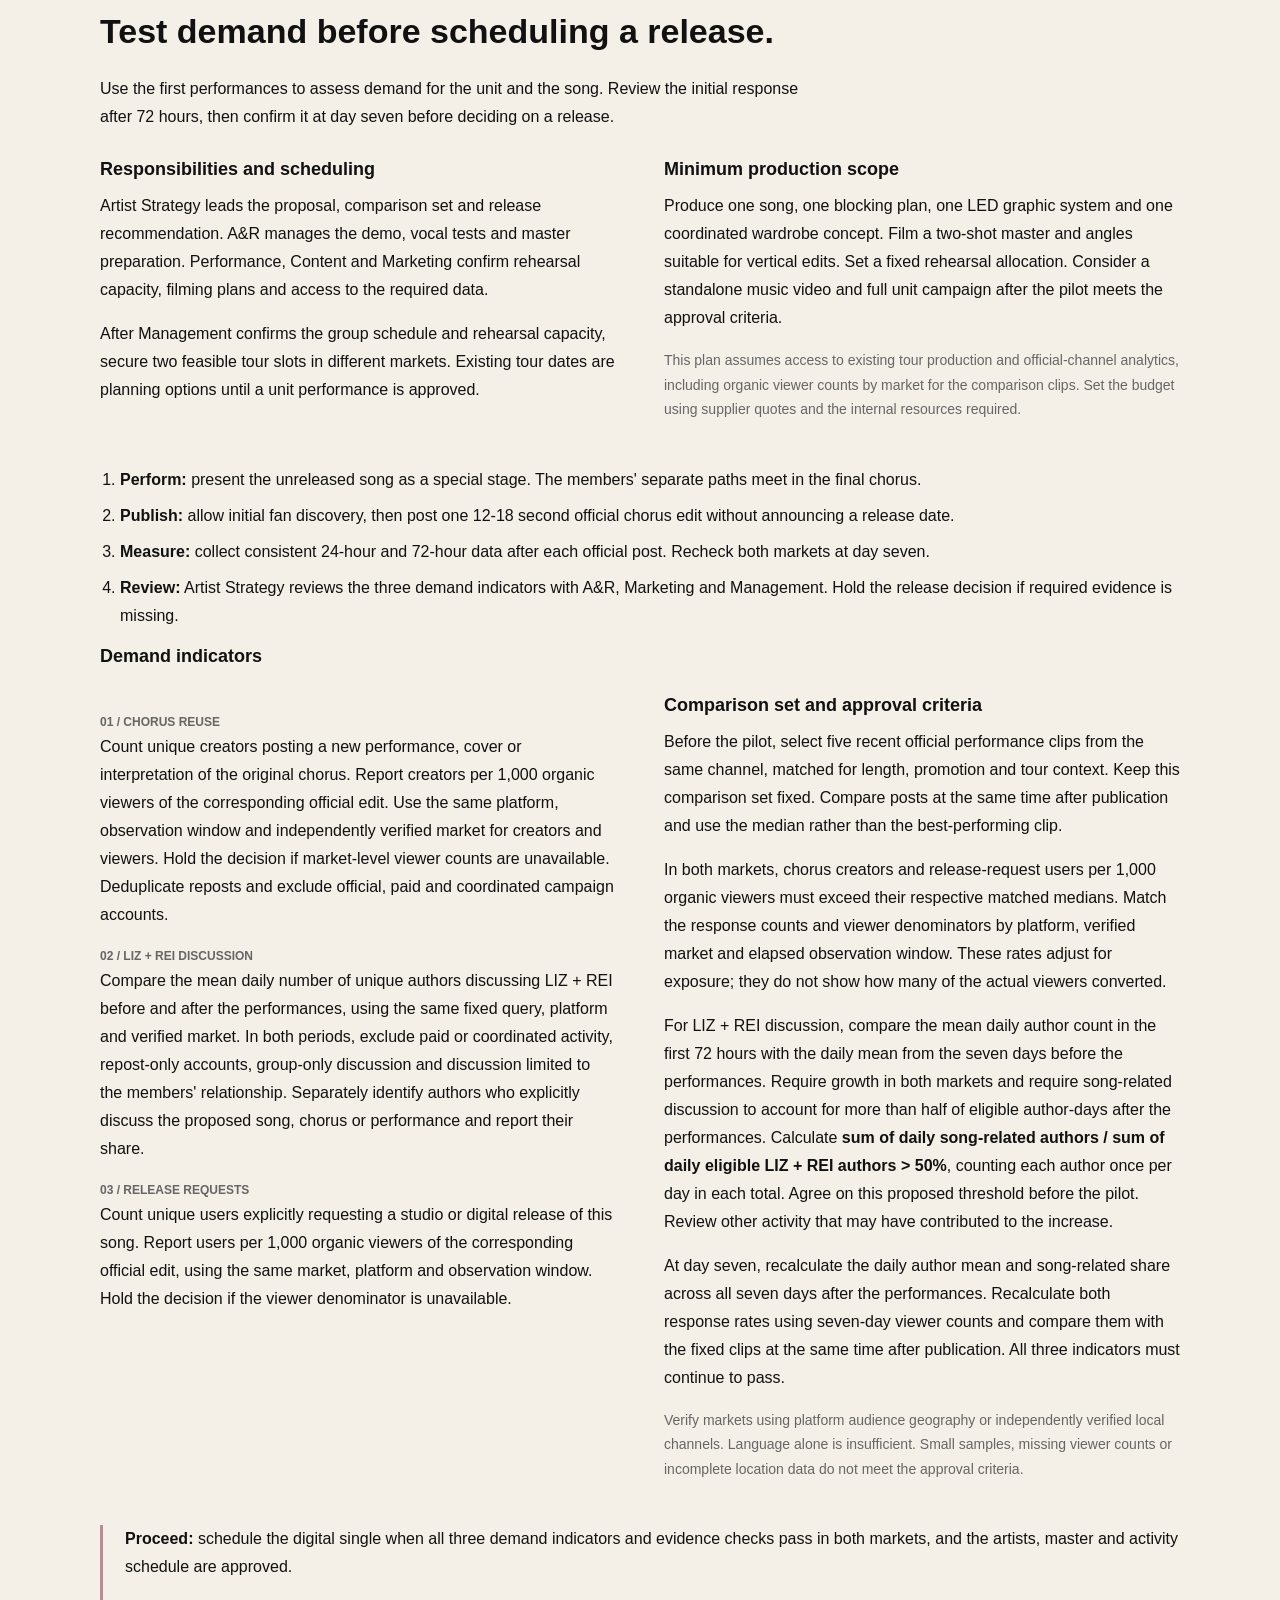
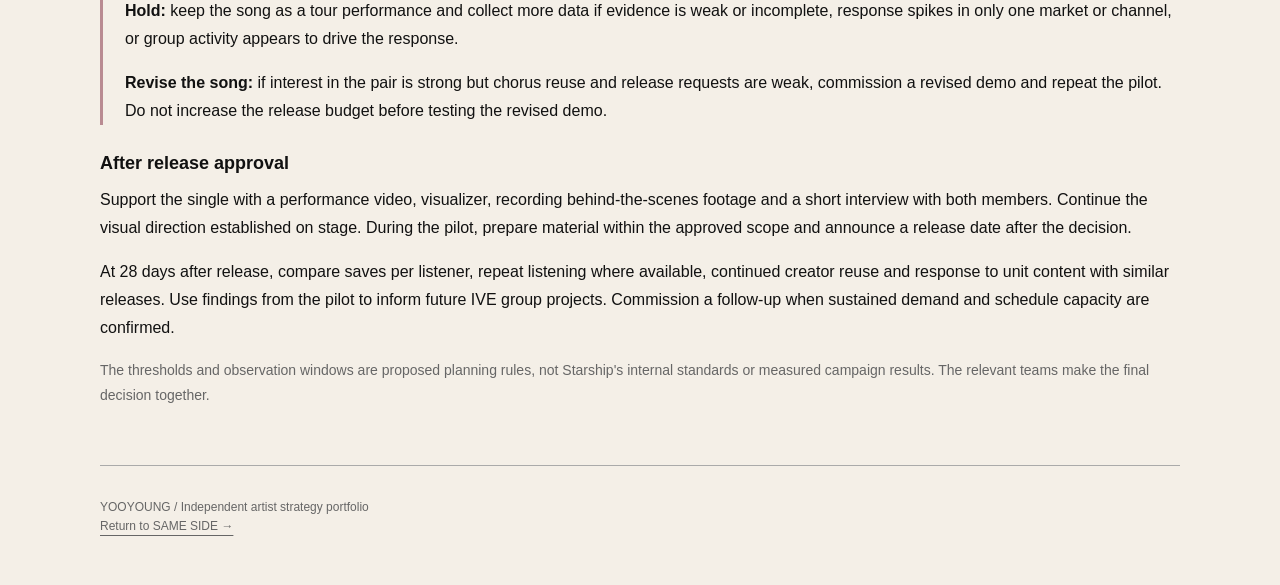
==== commit 4a496d59: "Refine LIZ ivory stage jacket and align wardrobe copy" ====
--- a/briefs.html
+++ b/briefs.html
@@ -9,12 +9,12 @@
   <link rel="icon" href="assets/favicon.svg" type="image/svg+xml" />
   <link rel="stylesheet" href="assets/briefs.css" />
   <link rel="stylesheet" href="assets/music-lead.css" />
-  <link rel="stylesheet" href="assets/reader.css?v=20261014-stage" />
-  <link rel="stylesheet" href="assets/stage-rich.css?v=20261014-stage" />
+  <link rel="stylesheet" href="assets/reader.css?v=20261014-jacket" />
+  <link rel="stylesheet" href="assets/stage-rich.css?v=20261014-jacket" />
 </head>
 <body>
   <header>
-    <a href="index.html?v=20261014-stage#demo">&#8592; SAME SIDE</a>
+    <a href="index.html?v=20261014-jacket#demo">&#8592; SAME SIDE</a>
     <nav aria-label="Brief sections"><a href="#demo">A&amp;R brief</a><a href="#music-direction">Music direction</a><a href="#wardrobe">Wardrobe</a><a href="#pilot">Pilot protocol</a></nav>
   </header>
   <main>
@@ -156,12 +156,12 @@
 <section class="brief-section" id="wardrobe" aria-labelledby="wardrobe-title">
   <p class="eyebrow">03 / Wardrobe proposal</p>
   <h2 id="wardrobe-title">Tailored stage looks with crystal and silver details.</h2>
-  <p class="lead">Build two complete outfits with contrasting proportions: a long bone silhouette for LIZ and a cropped oxblood silhouette for REI. Editorial and performance photos inform the proportions and finish; the drawings describe original stage concepts.</p>
-
-  <h3>LIZ / Bone waistcoat, satin bodice and tailored shorts</h3>
-  <p><strong>Silhouette:</strong> a sleeveless bone waistcoat with peak lapels, a shaped waist and one asymmetric side panel extending below the knee. Layer it over a square-neck black bodice and fitted tailored shorts. Keep the long panel to one side so the shorts and leg line remain visible. Finish with black knee-high boots.</p>
-  <p><strong>Materials and embellishment:</strong> use matte stretch suiting for the waistcoat and shorts, black stretch satin for the bodice and oxblood satin on the reverse of the long panel. Outline the lapels and bodice seams with narrow rows of crystals. Add two parallel silver-tone bars at the waist.</p>
-  <p><strong>Construction:</strong> shape the bodice with flexible stays and leave enough ease for full breaths. Reinforce the long panel at the waist, use concealed closures and line the crystal trim with soft backing. Place the wireless transmitter in a separate reinforced pocket. Fit the panel length with the selected performance boots.</p>
+  <p class="lead">Build two complete outfits with contrasting proportions: a fitted ivory jacket ending at the upper hip for LIZ and a cropped oxblood jacket for REI. Editorial and performance photos inform the proportions and finish; the drawings describe original stage concepts.</p>
+
+  <h3>LIZ / Ivory jacket, satin bodice and tailored shorts</h3>
+  <p><strong>Silhouette:</strong> a fitted ivory jacket with full sleeves, clean shoulder structure and softly curved shawl lapels. Define the waist and finish with an even upper-hip hem. Wear it over a crystal-trimmed square-neck black bodice and fitted tailored shorts, with black knee-high boots.</p>
+  <p><strong>Materials and embellishment:</strong> use matte ivory stretch suiting for the jacket, black stretch suiting for the shorts and black stretch satin for the bodice. Keep the shawl lapels in the same fabric as the jacket and line the sleeves with lightweight stretch fabric. Place narrow rows of crystals along the bodice neckline and seams, with two parallel silver-tone bars at the jacket waist.</p>
+  <p><strong>Construction:</strong> shape the bodice with flexible stays and leave enough ease for full breaths. Use princess seams to define the jacket waist and light support at the shoulders. Fit the sleeves for full arm raises, use concealed closures and line the crystal trim with soft backing. Place the wireless transmitter in a separate reinforced pocket.</p>
 
   <h3>REI / Oxblood cropped jacket, embellished bodice and wrap skort</h3>
   <p><strong>Silhouette:</strong> a cropped oxblood jacket with peak lapels, defined shoulders and narrow sleeves. Wear it open over a square-neck black bodice with crystal-trimmed seams. Pair it with a high-waist black skort whose asymmetric wrap panel is fixed in place. Use the same knee-high boot shape as LIZ.</p>
@@ -170,14 +170,14 @@
 
   <h3>Matching details, boots, hair and makeup</h3>
   <p>Match the dimensions, spacing and brushed finish of the two silver bars. Keep crystal rows narrow enough for the tailoring and jacquard to remain visible. Round exposed hardware edges and add soft backing. Secure every trim section rather than using loose chains or dangling attachments.</p>
-  <p><strong>Boots:</strong> black knee-high dance boots with fitted shafts and low, stable block heels. Choose the heel height and sole with the performance team, then fit both outfits in the approved boots. Check grip, ankle movement and contact between the boots and long panel.</p>
+  <p><strong>Boots:</strong> black knee-high dance boots with fitted shafts and low, stable block heels. Choose the heel height and sole with the performance team, then fit both outfits in the approved boots. Check grip, ankle movement and boot fit during the complete choreography.</p>
   <p><strong>Hair:</strong> a sleek low ponytail for LIZ, with the front sections secured. For REI, tuck and secure the hair clear of her face while keeping the jacket collar visible. Route in-ear cables and confirm transmitter placement before the final styling. <strong>Makeup:</strong> a consistent skin finish and muted rose lips; softly defined eyes for LIZ and sharper eyeliner for REI. Check transfer and sweat resistance in rehearsal.</p>
 
   <h3>Fitting and camera approval</h3>
   <ol>
-    <li><strong>Movement:</strong> film arm raises, squats, lunges, turns and the complete final chorus in both outfits. Check jacket ride-up, bodice support, skort coverage, panel swing and boot clearance. Confirm that the hardware and crystal trim stay secure.</li>
-    <li><strong>Camera:</strong> film a wide shot, front two-shot and vertical chorus edit under the planned stage lighting. Check exposure on the bone fabric, detail in the oxblood jacquard, crystal glare, metal reflections and pattern moiré. The silhouettes must remain distinct when both artists share the frame.</li>
-    <li><strong>Stage approval:</strong> review the revised samples with the artists, styling team and performance team. Record final fit, panel length, trim placement, transmitter access, spare pieces and quick-repair supplies.</li>
+    <li><strong>Movement:</strong> film arm raises, squats, lunges, turns and the complete final chorus in both outfits. Check jacket ride-up, sleeve range, bodice support, shorts and skort coverage, and boot clearance. Confirm that the hardware and crystal trim stay secure.</li>
+    <li><strong>Camera:</strong> film a wide shot, front two-shot and vertical chorus edit under the planned stage lighting. Check exposure on the ivory jacket, detail in the oxblood jacquard, crystal glare, metal reflections and pattern moiré. The silhouettes must remain distinct when both artists share the frame.</li>
+    <li><strong>Stage approval:</strong> review the revised samples with the artists, styling team and performance team. Record final fit, jacket hem length, trim placement, transmitter access, spare pieces and quick-repair supplies.</li>
   </ol>
   <p class="brief-note">Finalize fabrics, lengths, boots and embellishment after sample fittings and camera tests. These are original wardrobe proposals, not supplied outfits or a confirmed brand collaboration.</p>
 </section>
@@ -234,7 +234,7 @@
       <p class="note">The thresholds and observation windows are proposed planning rules, not Starship's internal standards or measured campaign results. The relevant teams make the final decision together.</p>
     </section>
   </main>
-  <footer>YOOYOUNG / Independent artist strategy portfolio<br /><a href="index.html?v=20261014-stage#loop">Return to SAME SIDE &#8594;</a></footer>
-<script src="assets/music-lead.js?v=20261014-stage" defer></script>
+  <footer>YOOYOUNG / Independent artist strategy portfolio<br /><a href="index.html?v=20261014-jacket#loop">Return to SAME SIDE &#8594;</a></footer>
+<script src="assets/music-lead.js?v=20261014-jacket" defer></script>
 </body>
 </html>
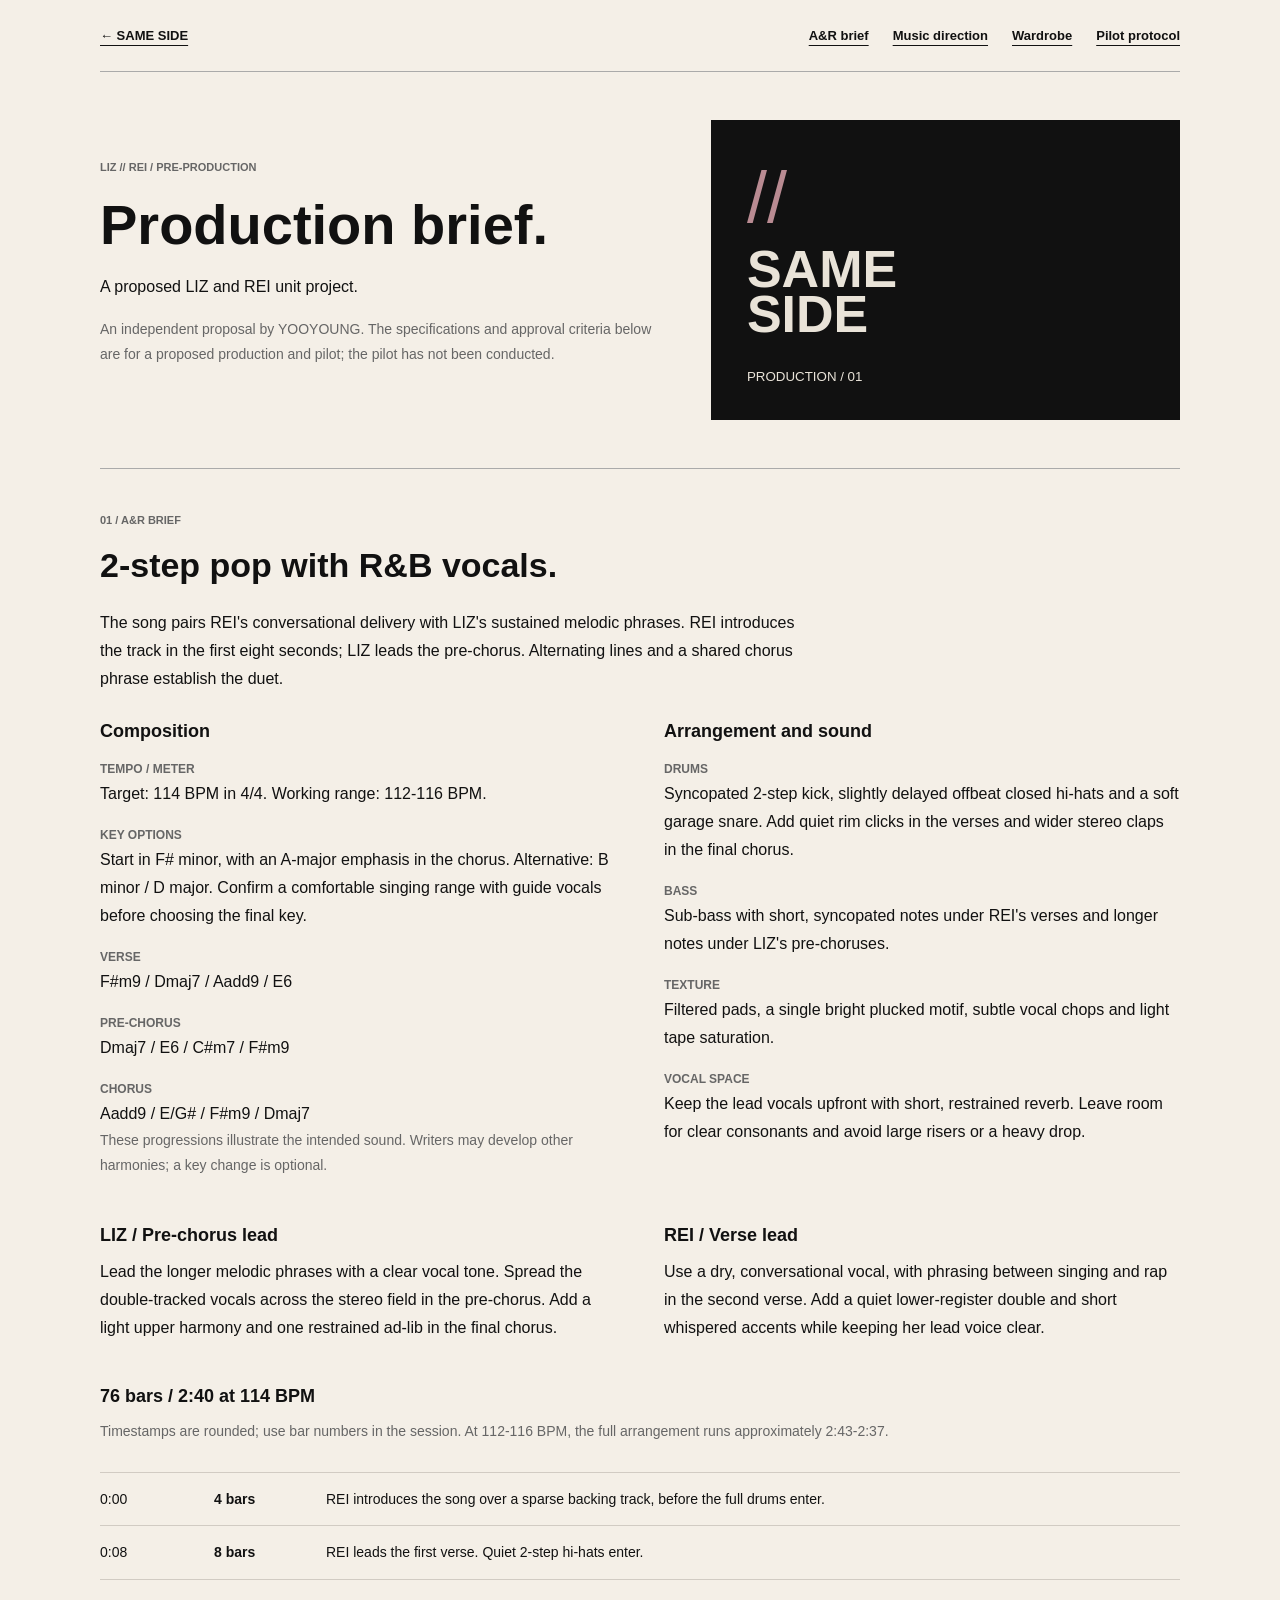
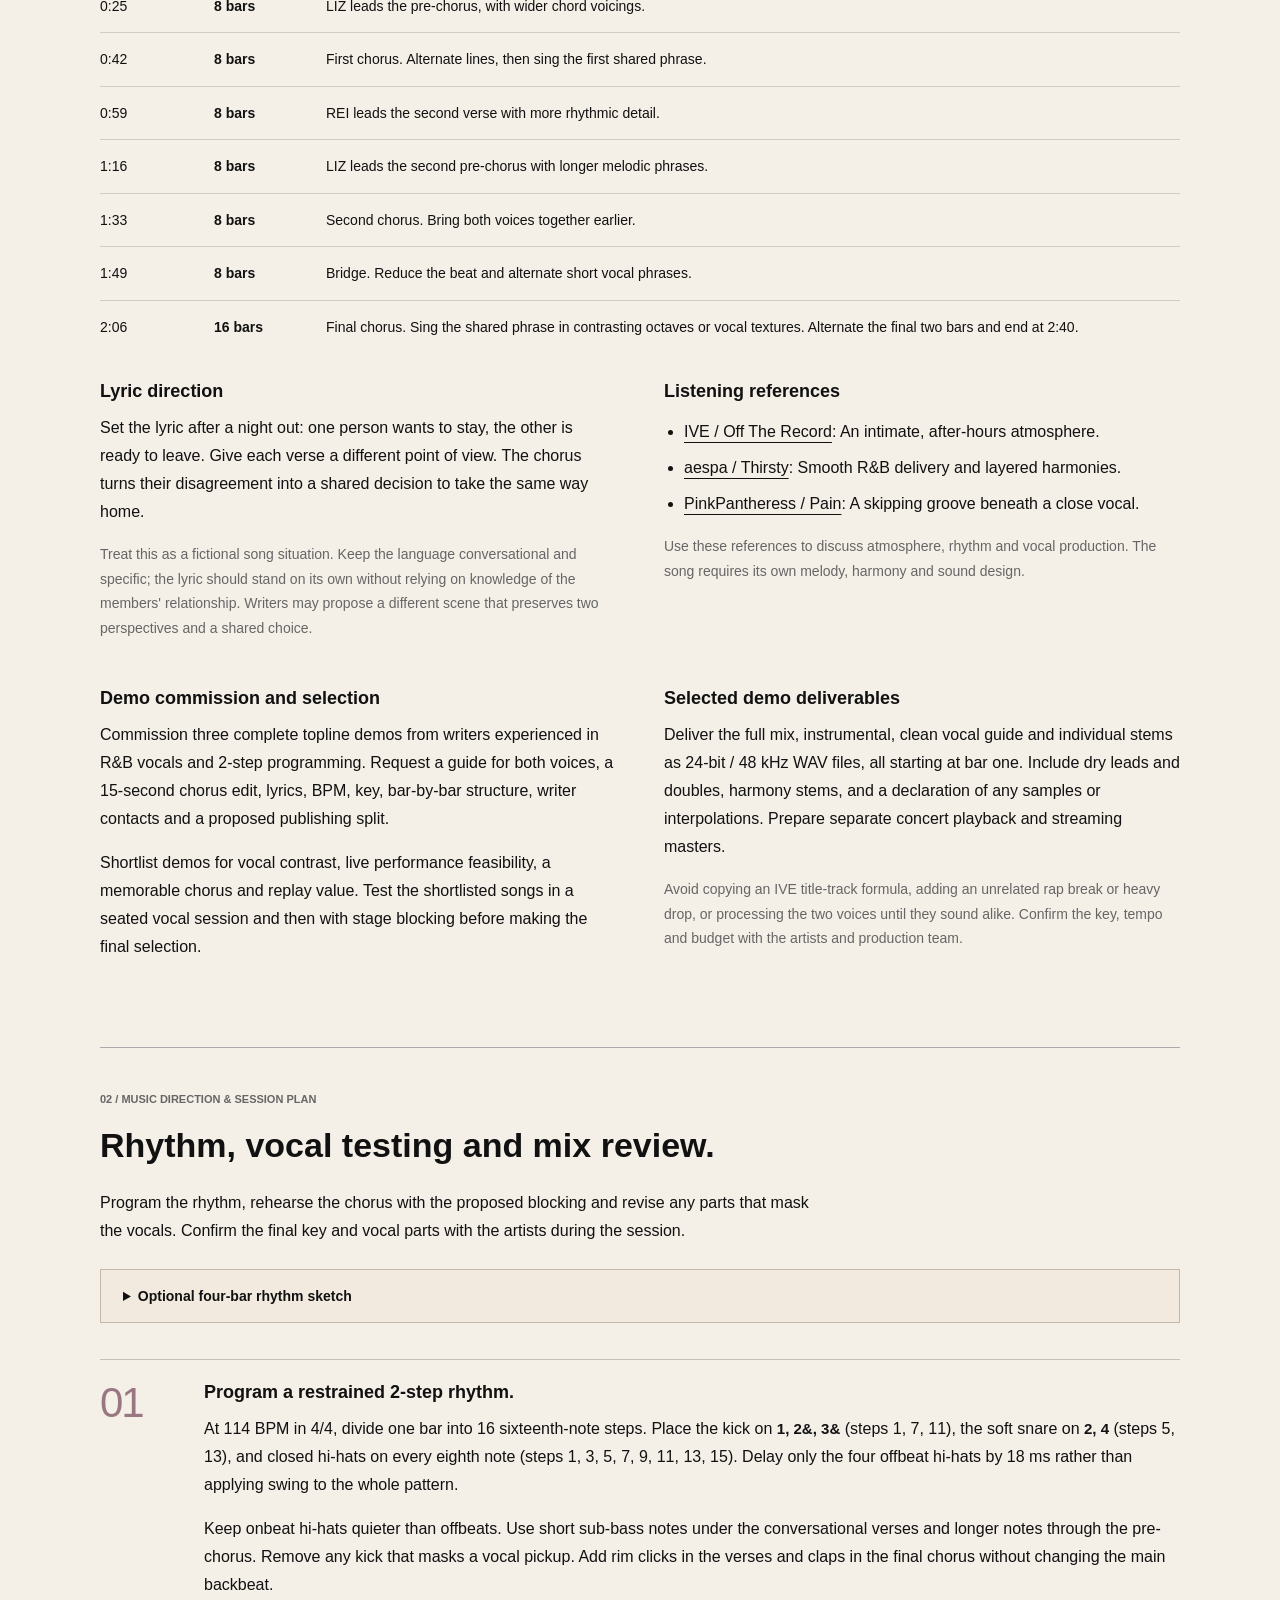
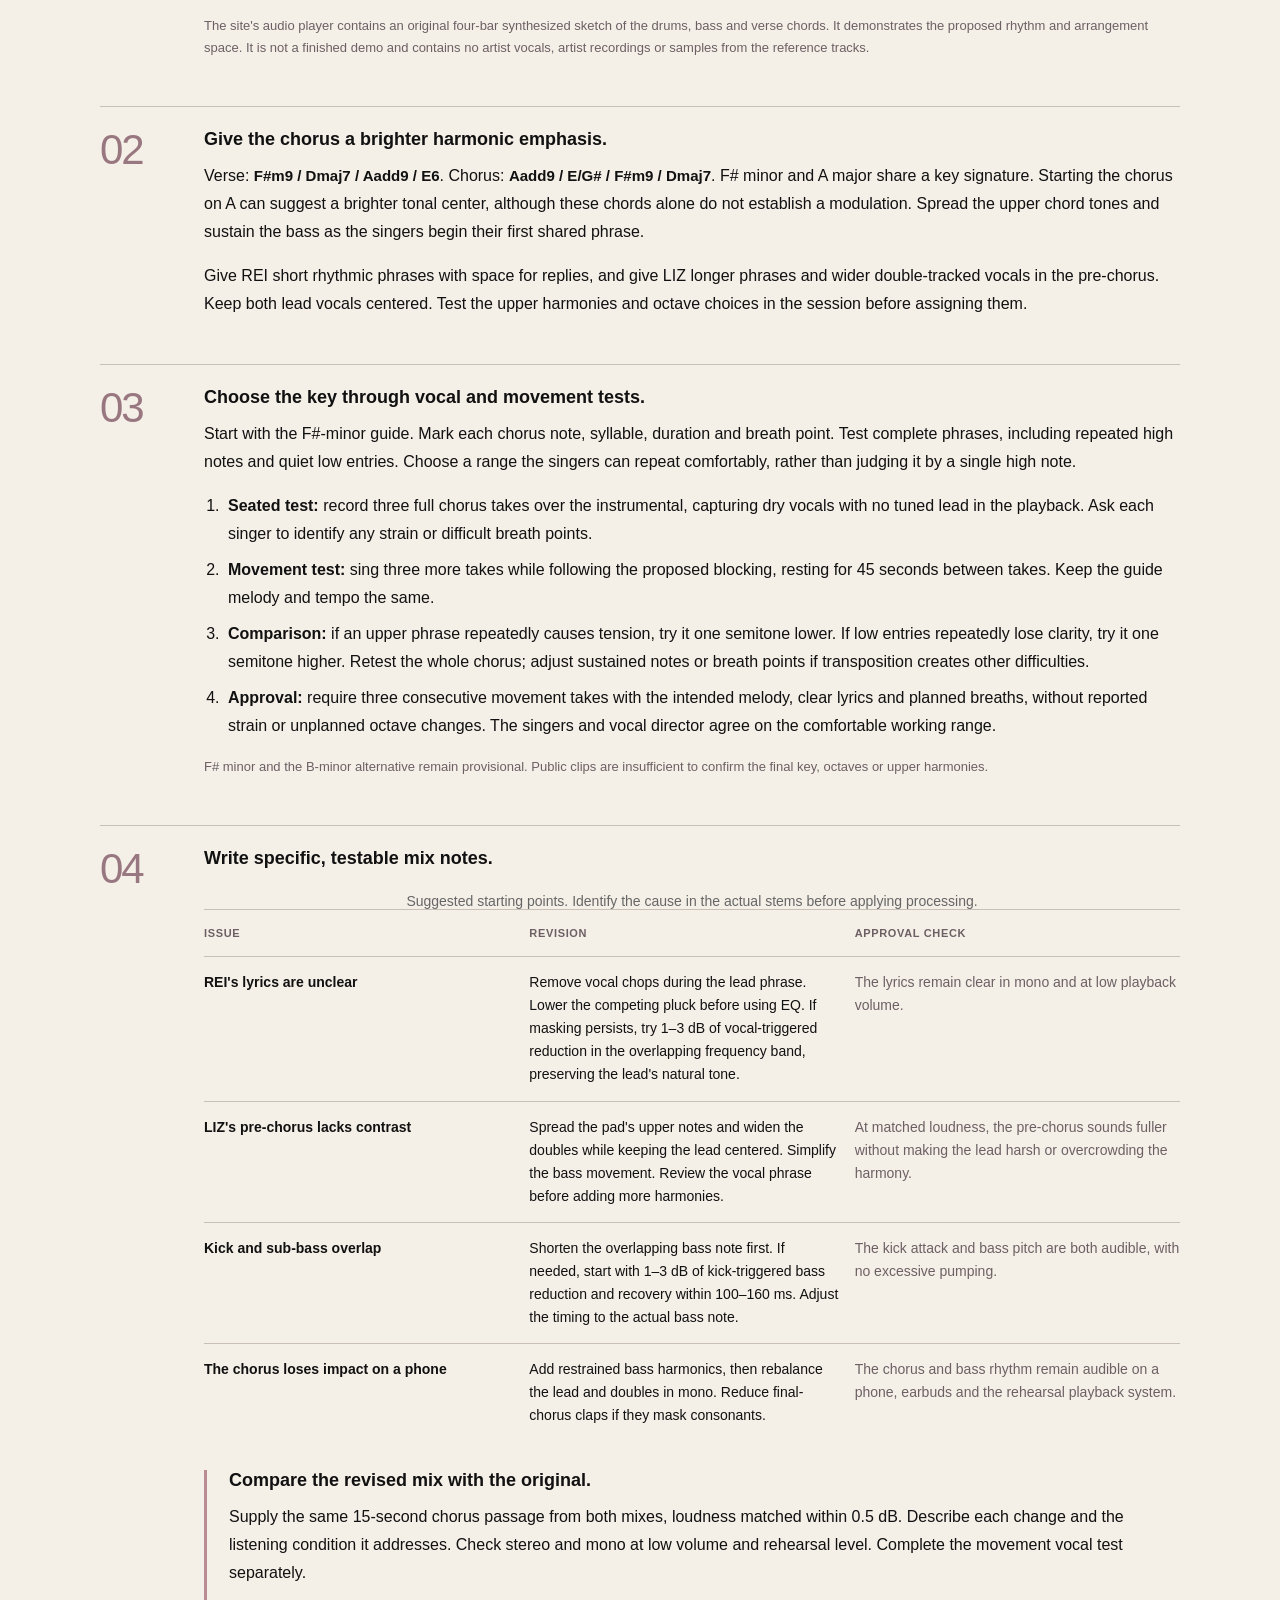
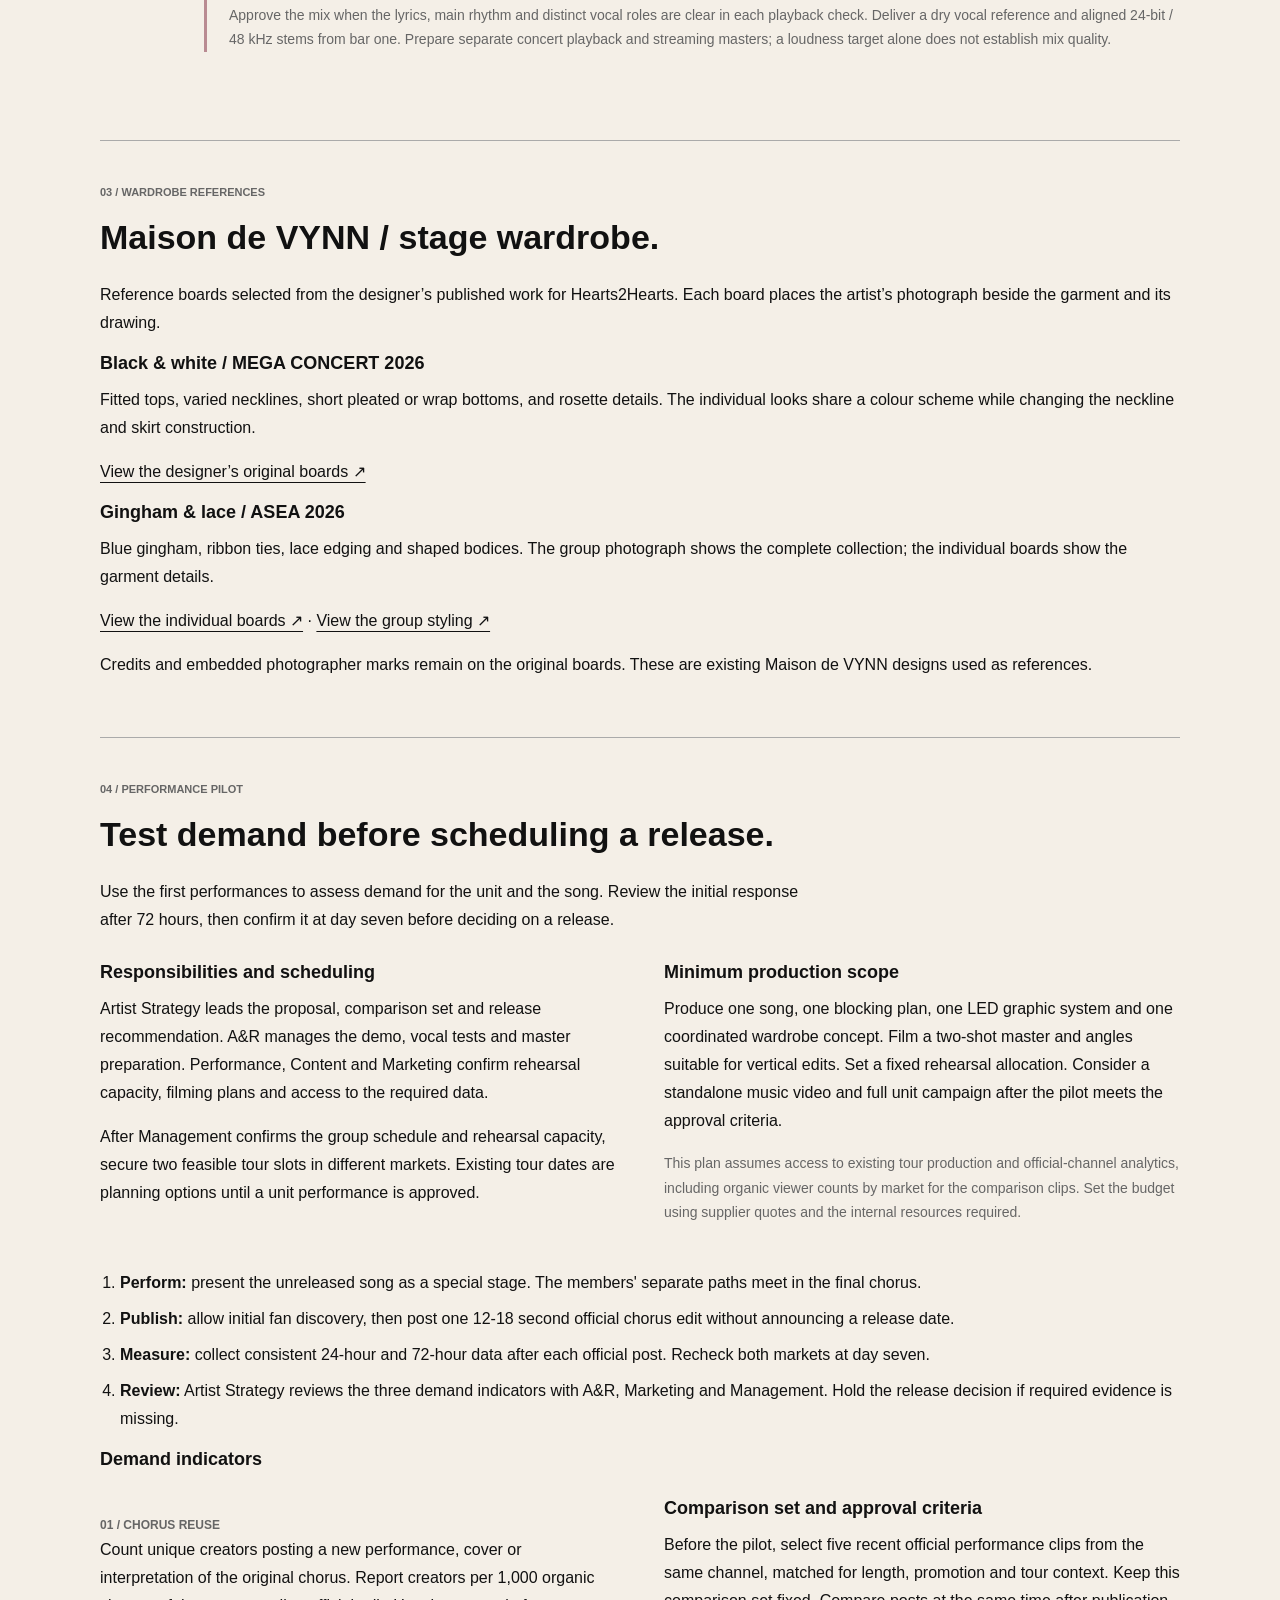
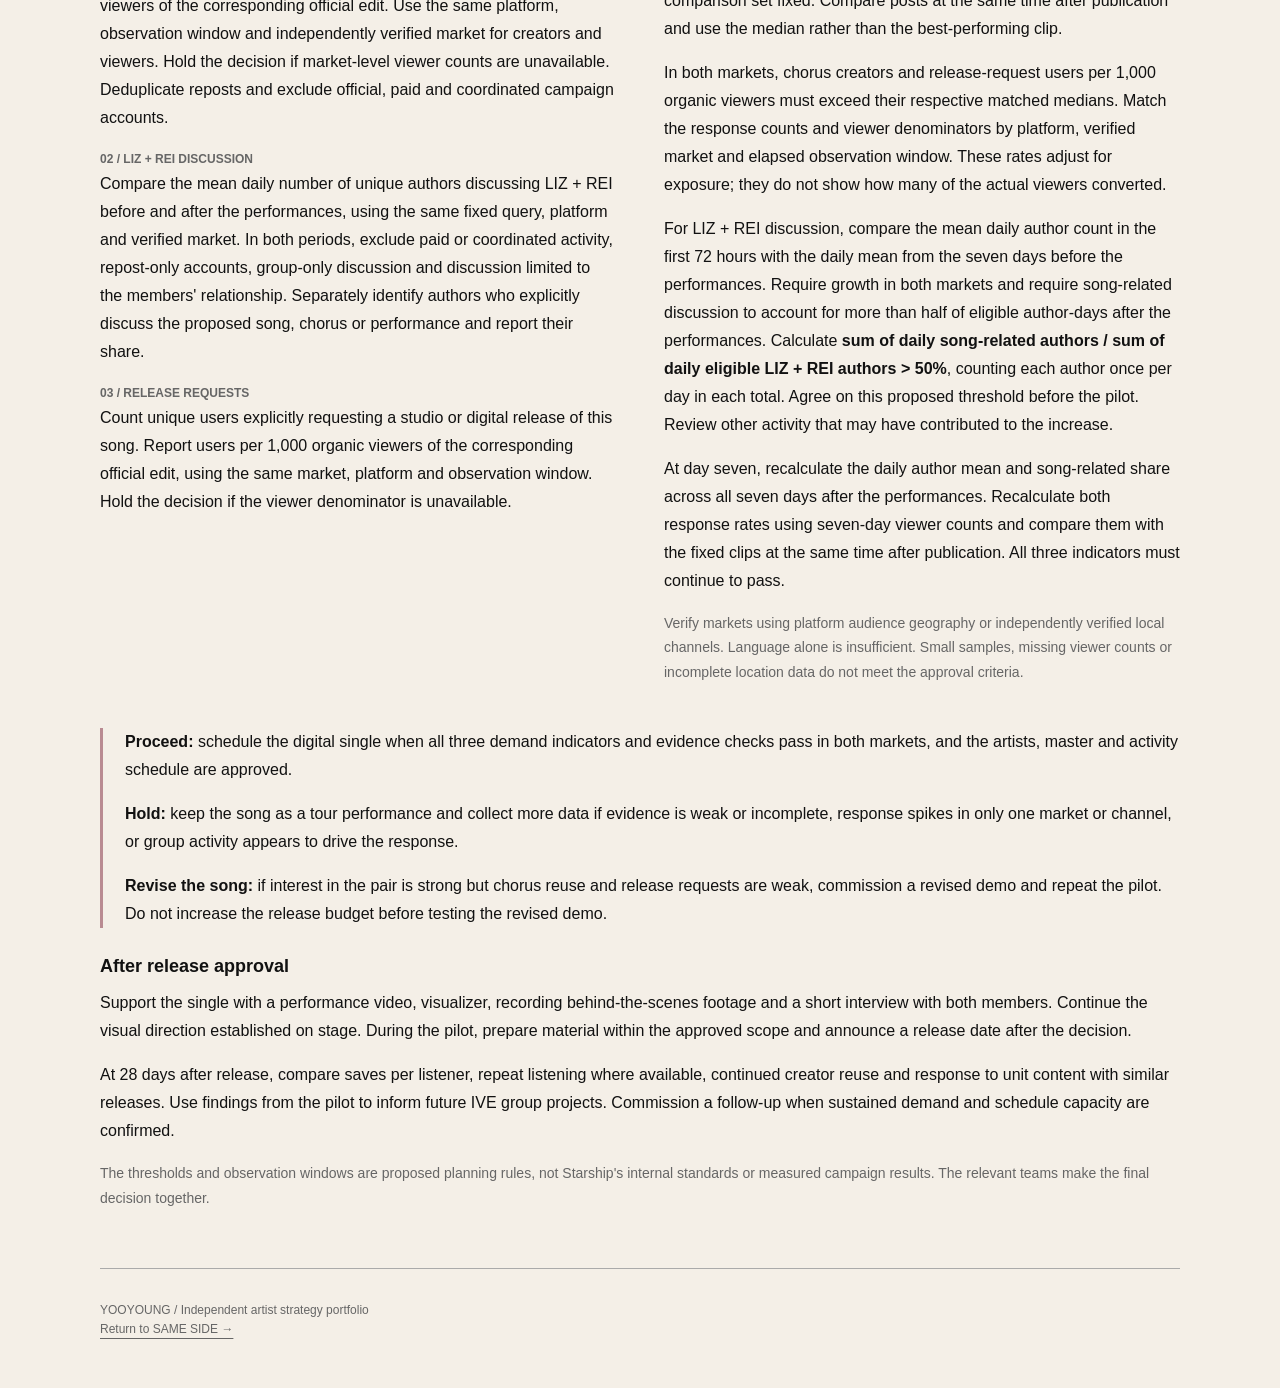
==== commit 61dd19e7: "Replace mannequin wardrobe with Maison de VYNN photo reference boards" ====
--- a/briefs.html
+++ b/briefs.html
@@ -9,12 +9,12 @@
   <link rel="icon" href="assets/favicon.svg" type="image/svg+xml" />
   <link rel="stylesheet" href="assets/briefs.css" />
   <link rel="stylesheet" href="assets/music-lead.css" />
-  <link rel="stylesheet" href="assets/reader.css?v=20261014-jacket" />
-  <link rel="stylesheet" href="assets/stage-rich.css?v=20261014-jacket" />
+  <link rel="stylesheet" href="assets/reader.css?v=20261014-maison" />
+  <link rel="stylesheet" href="assets/stage-rich.css?v=20261014-maison" />
 </head>
 <body>
   <header>
-    <a href="index.html?v=20261014-jacket#demo">&#8592; SAME SIDE</a>
+    <a href="index.html?v=20261014-maison#demo">&#8592; SAME SIDE</a>
     <nav aria-label="Brief sections"><a href="#demo">A&amp;R brief</a><a href="#music-direction">Music direction</a><a href="#wardrobe">Wardrobe</a><a href="#pilot">Pilot protocol</a></nav>
   </header>
   <main>
@@ -71,8 +71,8 @@
       <div class="columns">
         <div>
           <h3>Lyric direction</h3>
-          <p>Your way, my way<br />Still on the same side</p>
-          <p class="note">A draft chorus idea about keeping different preferences while staying together. The final lyric should work on its own, without relying on knowledge of the members' relationship.</p>
+          <p>Set the lyric after a night out: one person wants to stay, the other is ready to leave. Give each verse a different point of view. The chorus turns their disagreement into a shared decision to take the same way home.</p>
+          <p class="note">Treat this as a fictional song situation. Keep the language conversational and specific; the lyric should stand on its own without relying on knowledge of the members&#x27; relationship. Writers may propose a different scene that preserves two perspectives and a shared choice.</p>
         </div>
         <div>
           <h3>Listening references</h3><ul><li><a href="https://www.youtube.com/watch?v=_ApV7Lm87cg" target="_blank" rel="noreferrer">IVE / Off The Record</a>: An intimate, after-hours atmosphere.</li><li><a href="https://www.youtube.com/watch?v=i0RCcSBPjuU" target="_blank" rel="noreferrer">aespa / Thirsty</a>: Smooth R&B delivery and layered harmonies.</li><li><a href="https://www.youtube.com/watch?v=REzdbqfiN9o" target="_blank" rel="noreferrer">PinkPantheress / Pain</a>: A skipping groove beneath a close vocal.</li></ul>
@@ -153,34 +153,7 @@
       </div>
     </section>
 
-<section class="brief-section" id="wardrobe" aria-labelledby="wardrobe-title">
-  <p class="eyebrow">03 / Wardrobe proposal</p>
-  <h2 id="wardrobe-title">Tailored stage looks with crystal and silver details.</h2>
-  <p class="lead">Build two complete outfits with contrasting proportions: a fitted ivory jacket ending at the upper hip for LIZ and a cropped oxblood jacket for REI. Editorial and performance photos inform the proportions and finish; the drawings describe original stage concepts.</p>
-
-  <h3>LIZ / Ivory jacket, satin bodice and tailored shorts</h3>
-  <p><strong>Silhouette:</strong> a fitted ivory jacket with full sleeves, clean shoulder structure and softly curved shawl lapels. Define the waist and finish with an even upper-hip hem. Wear it over a crystal-trimmed square-neck black bodice and fitted tailored shorts, with black knee-high boots.</p>
-  <p><strong>Materials and embellishment:</strong> use matte ivory stretch suiting for the jacket, black stretch suiting for the shorts and black stretch satin for the bodice. Keep the shawl lapels in the same fabric as the jacket and line the sleeves with lightweight stretch fabric. Place narrow rows of crystals along the bodice neckline and seams, with two parallel silver-tone bars at the jacket waist.</p>
-  <p><strong>Construction:</strong> shape the bodice with flexible stays and leave enough ease for full breaths. Use princess seams to define the jacket waist and light support at the shoulders. Fit the sleeves for full arm raises, use concealed closures and line the crystal trim with soft backing. Place the wireless transmitter in a separate reinforced pocket.</p>
-
-  <h3>REI / Oxblood cropped jacket, embellished bodice and wrap skort</h3>
-  <p><strong>Silhouette:</strong> a cropped oxblood jacket with peak lapels, defined shoulders and narrow sleeves. Wear it open over a square-neck black bodice with crystal-trimmed seams. Pair it with a high-waist black skort whose asymmetric wrap panel is fixed in place. Use the same knee-high boot shape as LIZ.</p>
-  <p><strong>Materials and embellishment:</strong> sample a lightweight oxblood jacquard for the jacket, black stretch satin for the bodice and matte stretch suiting for the skort. Use opaque stretch fabric for the built-in shorts. Repeat the narrow crystal edging on the lapels and add the same paired silver bars at the waistband.</p>
-  <p><strong>Construction:</strong> support the shoulders without restricting arm movement. Add flexible lining at the underarms, stabilize the jacket hem and secure the wrap panel to the skort. Keep the bodice neckline fixed through turns and arm raises. Provide access to the wireless transmitter without opening the bodice.</p>
-
-  <h3>Matching details, boots, hair and makeup</h3>
-  <p>Match the dimensions, spacing and brushed finish of the two silver bars. Keep crystal rows narrow enough for the tailoring and jacquard to remain visible. Round exposed hardware edges and add soft backing. Secure every trim section rather than using loose chains or dangling attachments.</p>
-  <p><strong>Boots:</strong> black knee-high dance boots with fitted shafts and low, stable block heels. Choose the heel height and sole with the performance team, then fit both outfits in the approved boots. Check grip, ankle movement and boot fit during the complete choreography.</p>
-  <p><strong>Hair:</strong> a sleek low ponytail for LIZ, with the front sections secured. For REI, tuck and secure the hair clear of her face while keeping the jacket collar visible. Route in-ear cables and confirm transmitter placement before the final styling. <strong>Makeup:</strong> a consistent skin finish and muted rose lips; softly defined eyes for LIZ and sharper eyeliner for REI. Check transfer and sweat resistance in rehearsal.</p>
-
-  <h3>Fitting and camera approval</h3>
-  <ol>
-    <li><strong>Movement:</strong> film arm raises, squats, lunges, turns and the complete final chorus in both outfits. Check jacket ride-up, sleeve range, bodice support, shorts and skort coverage, and boot clearance. Confirm that the hardware and crystal trim stay secure.</li>
-    <li><strong>Camera:</strong> film a wide shot, front two-shot and vertical chorus edit under the planned stage lighting. Check exposure on the ivory jacket, detail in the oxblood jacquard, crystal glare, metal reflections and pattern moiré. The silhouettes must remain distinct when both artists share the frame.</li>
-    <li><strong>Stage approval:</strong> review the revised samples with the artists, styling team and performance team. Record final fit, jacket hem length, trim placement, transmitter access, spare pieces and quick-repair supplies.</li>
-  </ol>
-  <p class="brief-note">Finalize fabrics, lengths, boots and embellishment after sample fittings and camera tests. These are original wardrobe proposals, not supplied outfits or a confirmed brand collaboration.</p>
-</section>
+<section class="brief-section" id="wardrobe" aria-labelledby="wardrobe-title"><p class="eyebrow">03 / Wardrobe references</p><h2 id="wardrobe-title">Maison de VYNN / stage wardrobe.</h2><p class="lead">Reference boards selected from the designer’s published work for Hearts2Hearts. Each board places the artist’s photograph beside the garment and its drawing.</p><h3>Black &amp; white / MEGA CONCERT 2026</h3><p>Fitted tops, varied necklines, short pleated or wrap bottoms, and rosette details. The individual looks share a colour scheme while changing the neckline and skirt construction.</p><p><a href="https://www.instagram.com/maisondevynn/p/DaKjt2EEwmG/" target="_blank" rel="noreferrer">View the designer’s original boards ↗</a></p><h3>Gingham &amp; lace / ASEA 2026</h3><p>Blue gingham, ribbon ties, lace edging and shaped bodices. The group photograph shows the complete collection; the individual boards show the garment details.</p><p><a href="https://www.instagram.com/maisondevynn/p/DYwj1JAE214/" target="_blank" rel="noreferrer">View the individual boards ↗</a> · <a href="https://www.instagram.com/maisondevynn/p/DYwj-ZVkwR2/" target="_blank" rel="noreferrer">View the group styling ↗</a></p><p class="brief-note">Credits and embedded photographer marks remain on the original boards. These are existing Maison de VYNN designs used as references.</p></section>
 
 
     <section id="pilot" aria-labelledby="pilot-heading">
@@ -234,7 +207,7 @@
       <p class="note">The thresholds and observation windows are proposed planning rules, not Starship's internal standards or measured campaign results. The relevant teams make the final decision together.</p>
     </section>
   </main>
-  <footer>YOOYOUNG / Independent artist strategy portfolio<br /><a href="index.html?v=20261014-jacket#loop">Return to SAME SIDE &#8594;</a></footer>
-<script src="assets/music-lead.js?v=20261014-jacket" defer></script>
+  <footer>YOOYOUNG / Independent artist strategy portfolio<br /><a href="index.html?v=20261014-maison#loop">Return to SAME SIDE &#8594;</a></footer>
+<script src="assets/music-lead.js?v=20261014-maison" defer></script>
 </body>
 </html>
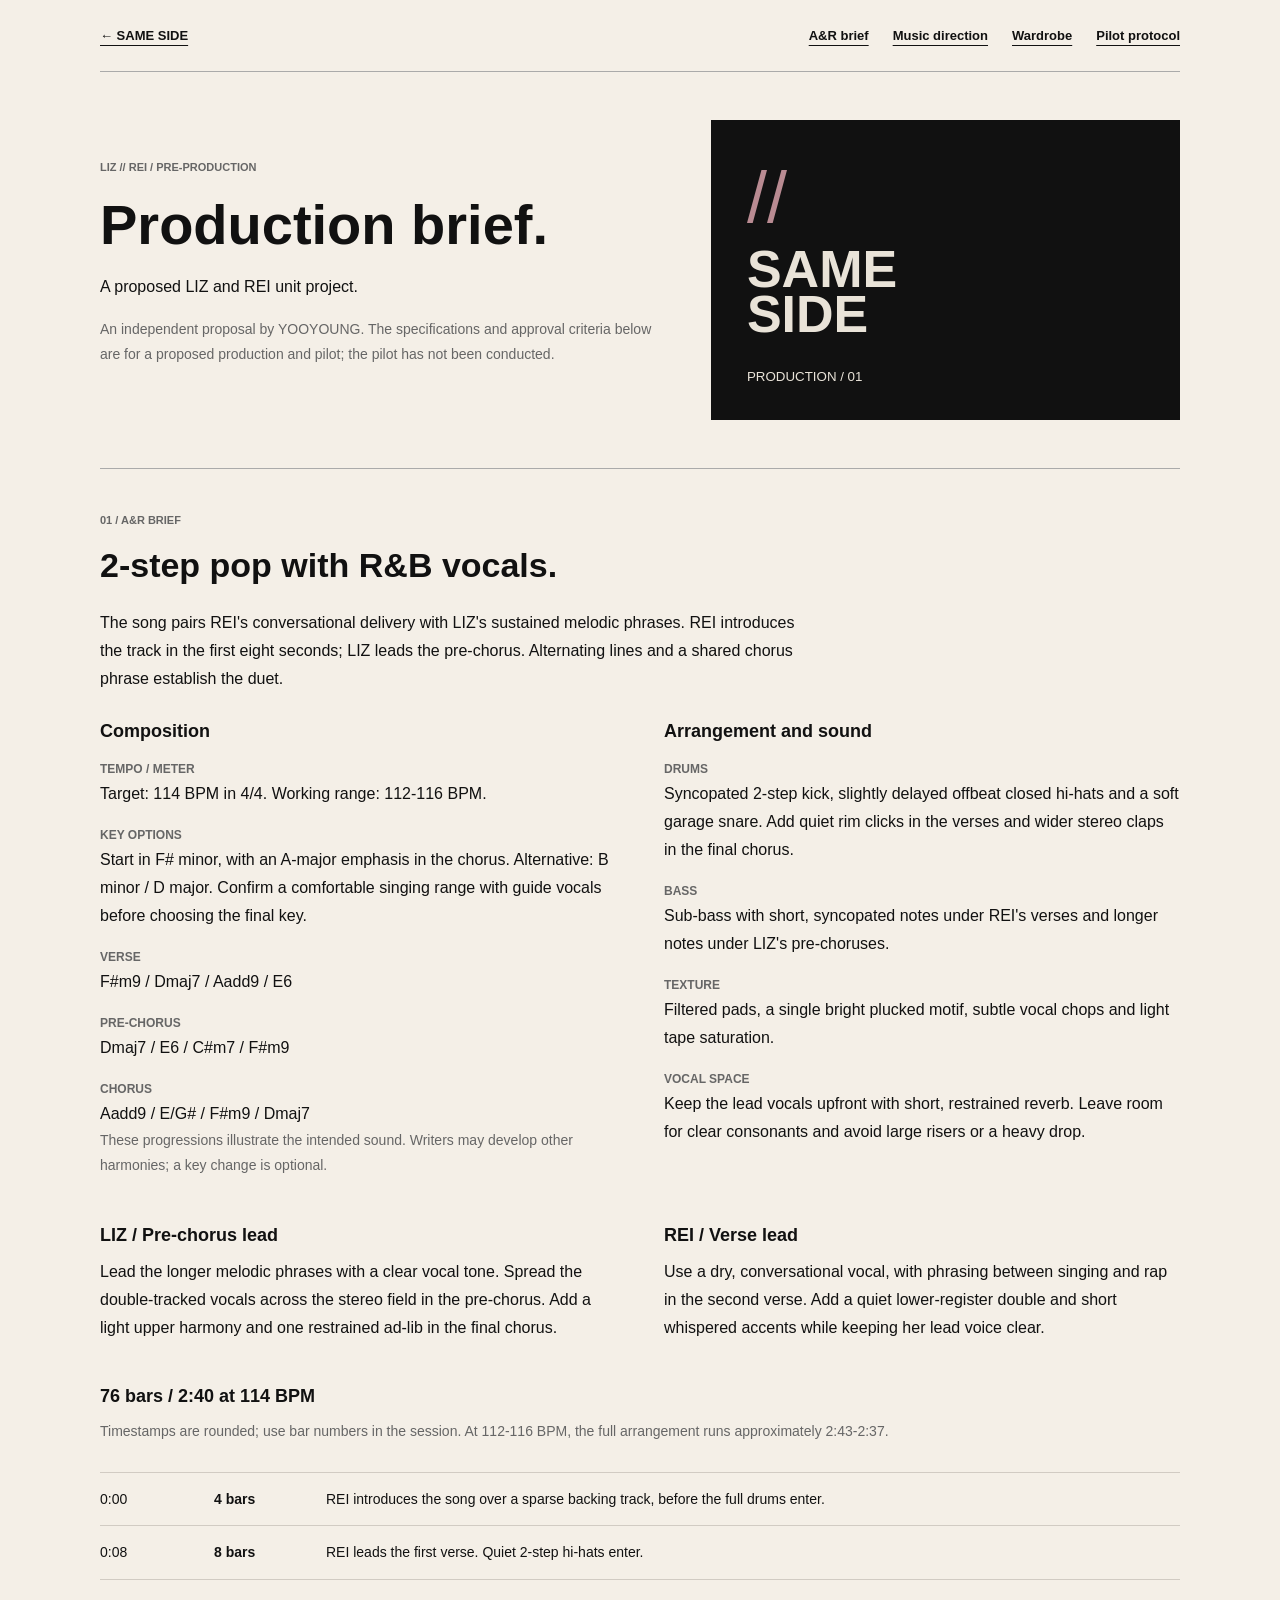
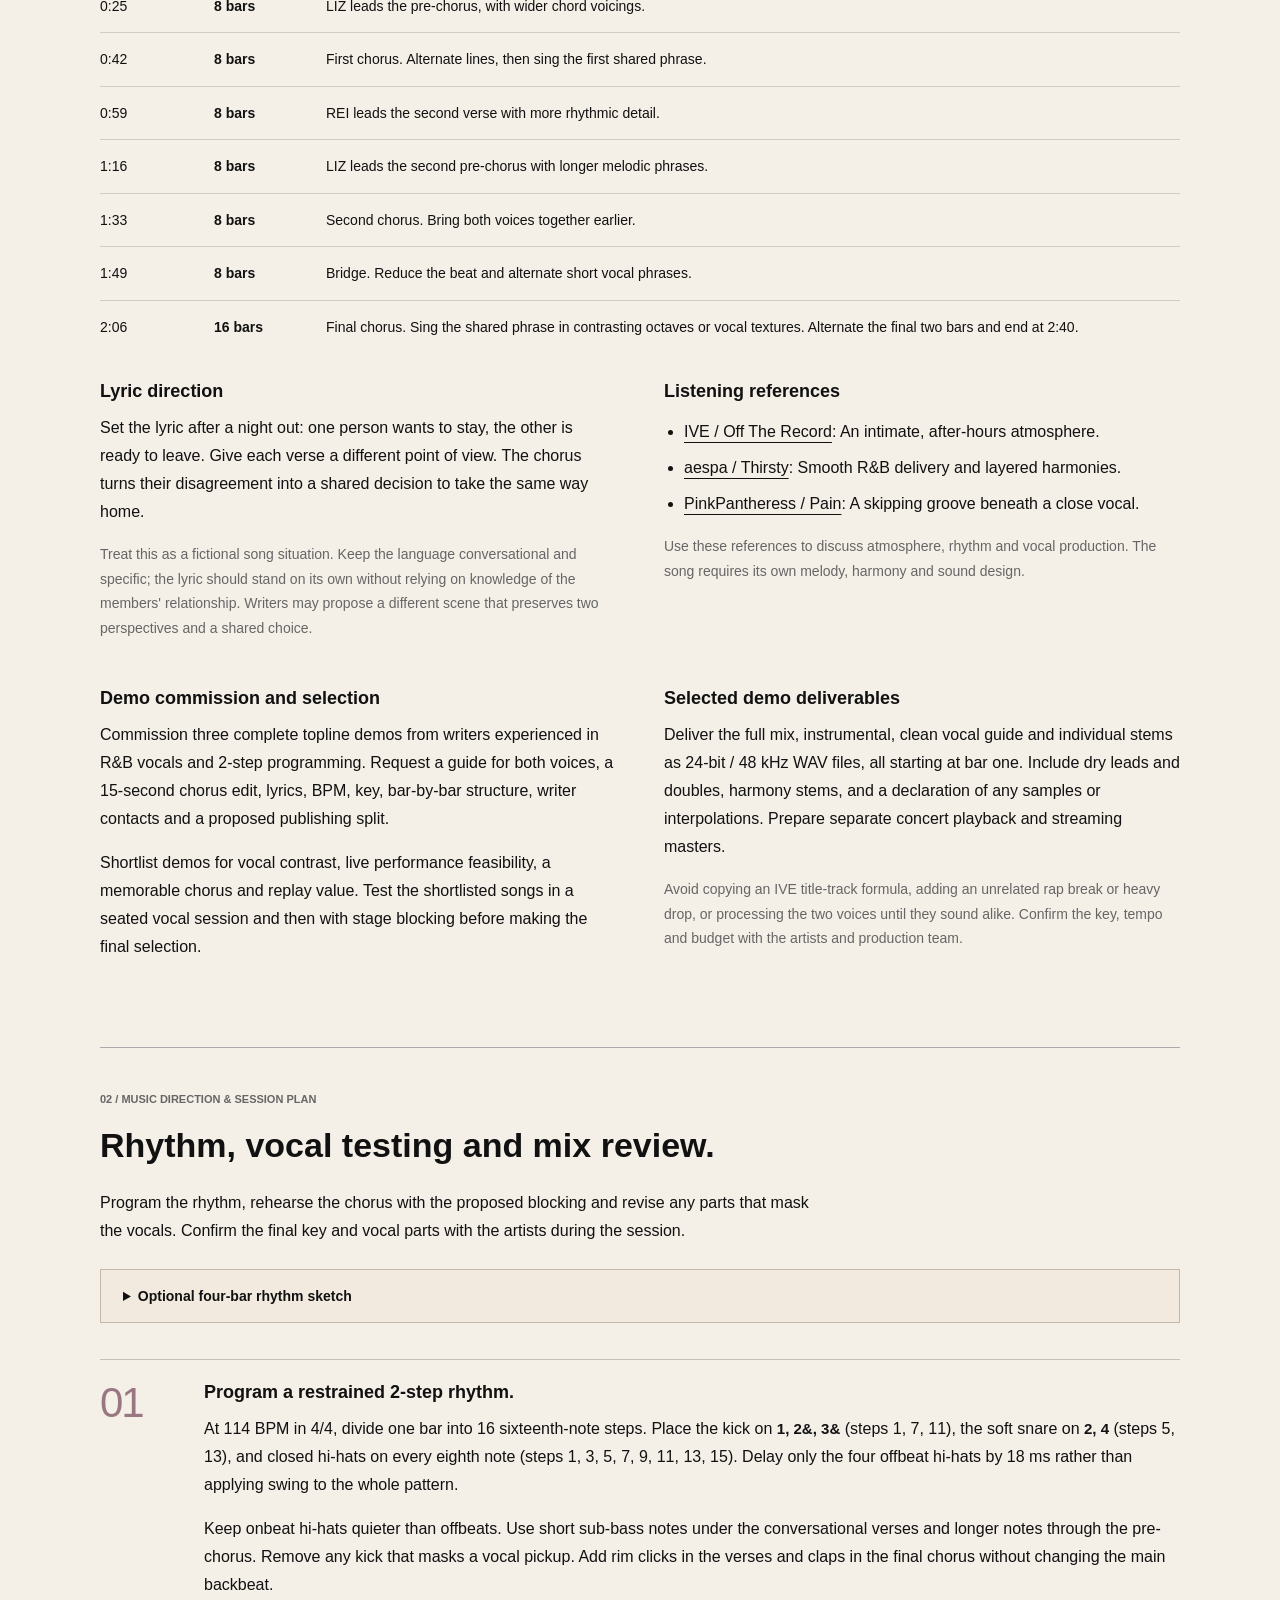
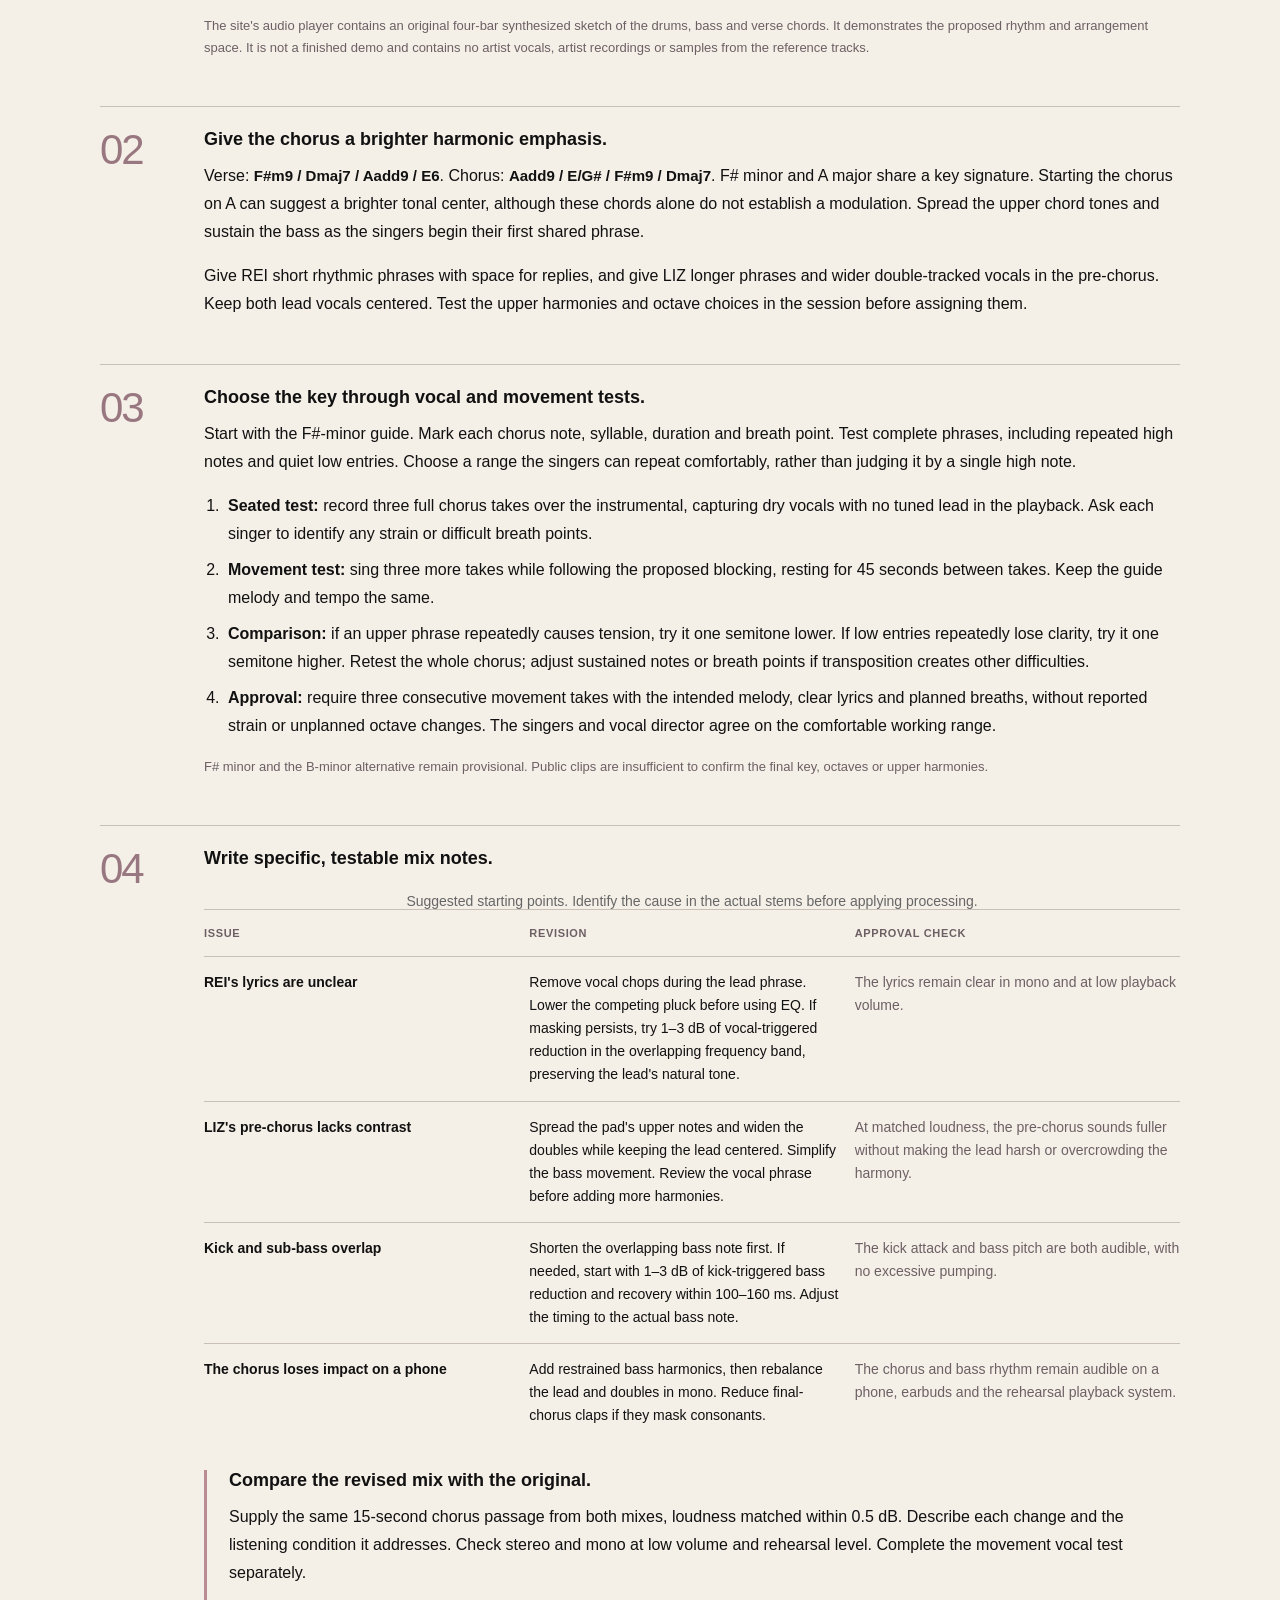
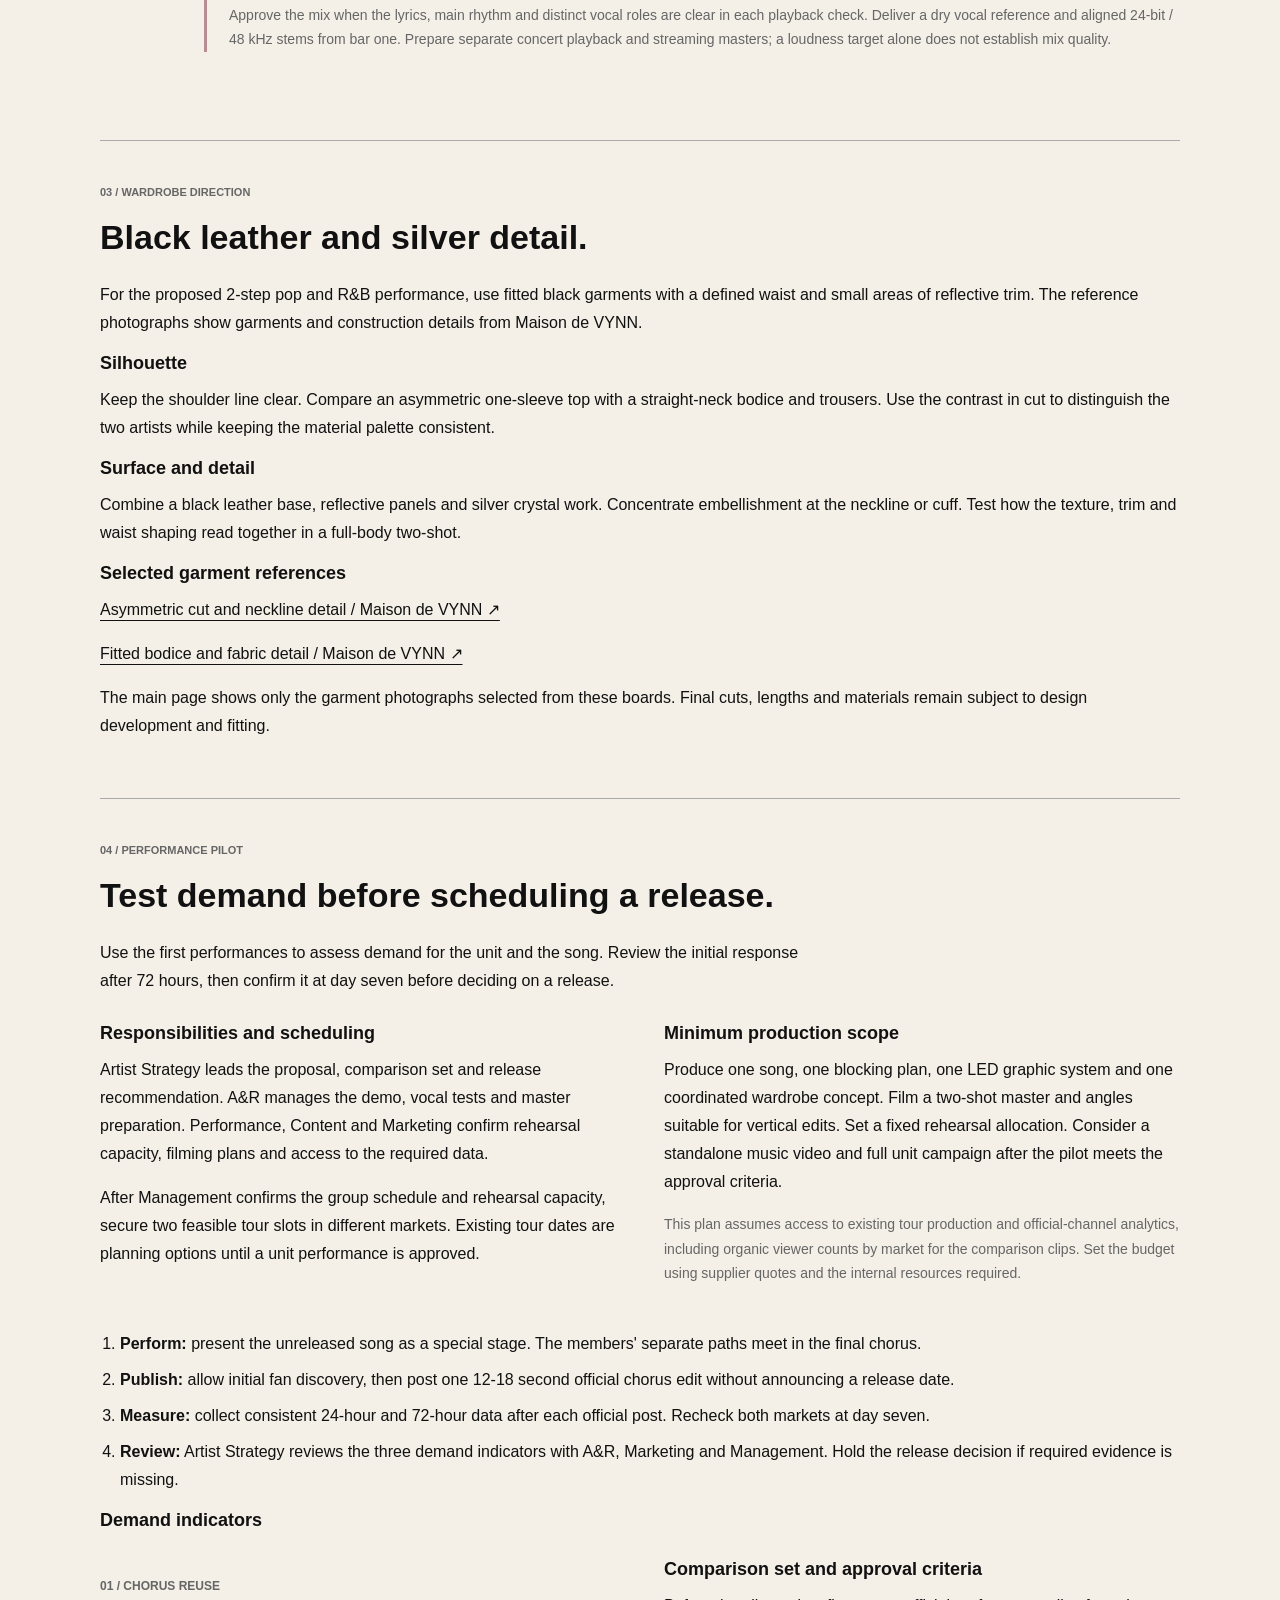
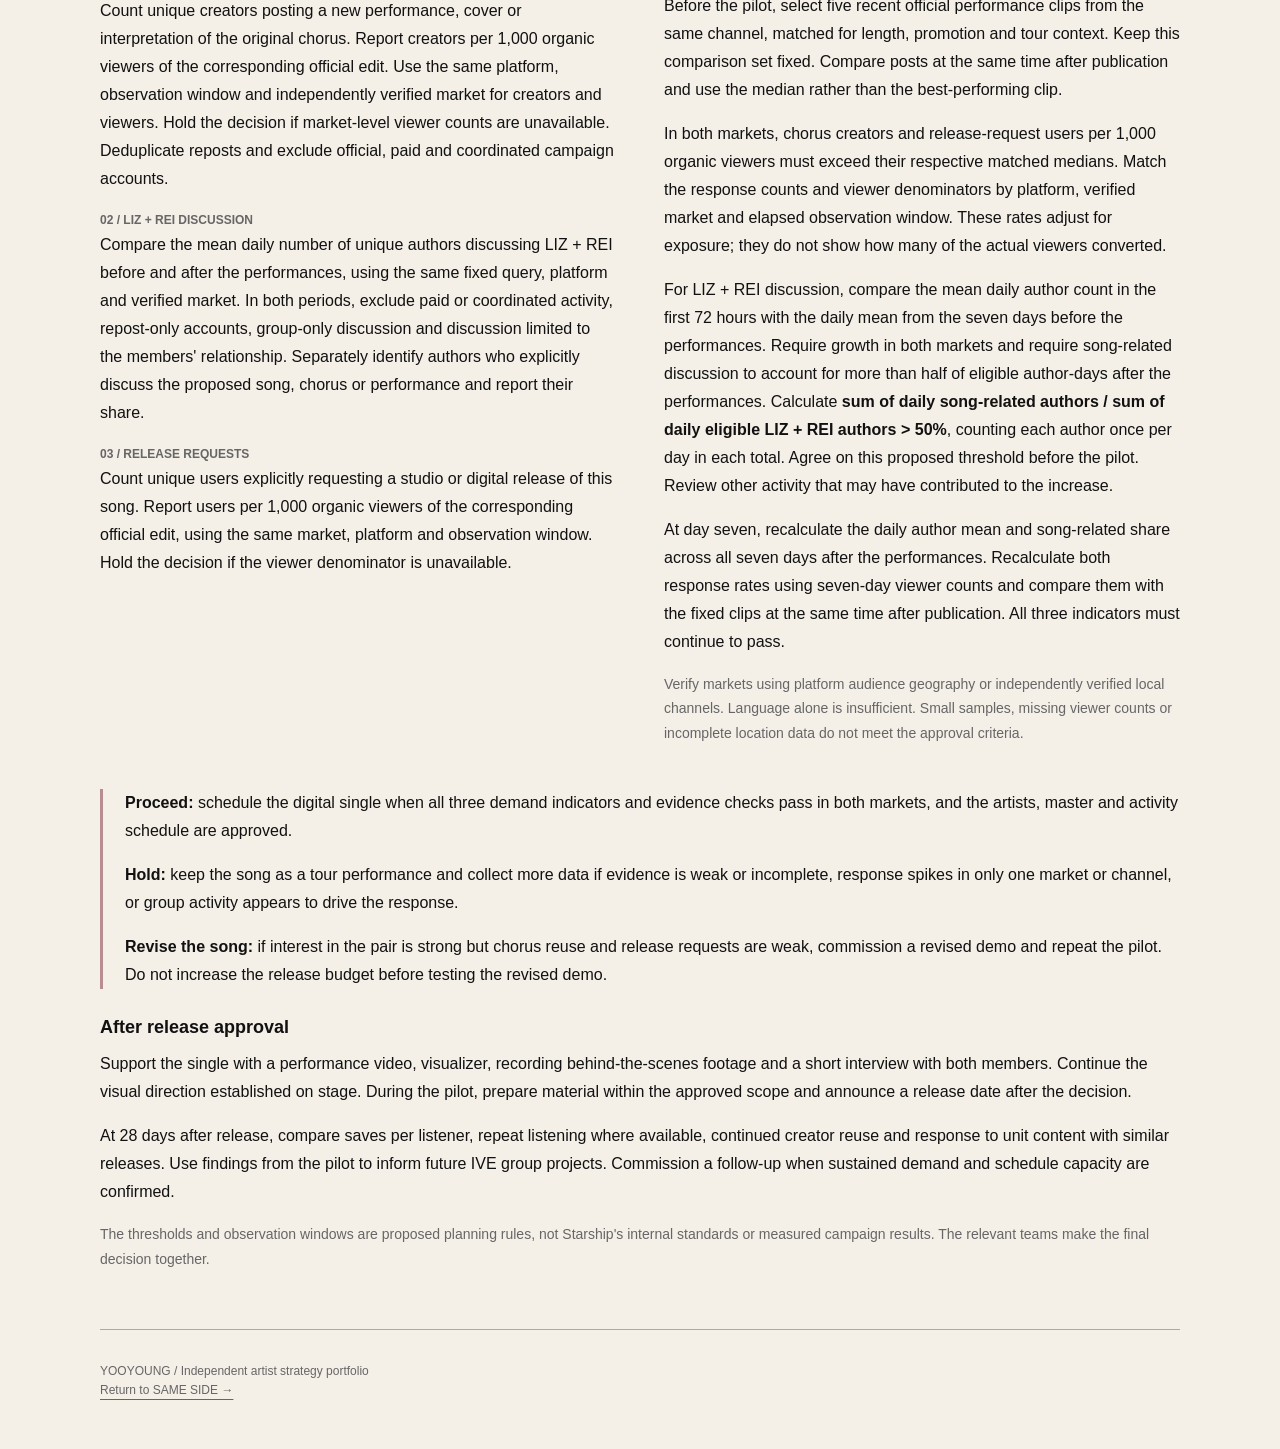
==== commit fbc9377a: "Curate garment-only black and silver stage references" ====
--- a/briefs.html
+++ b/briefs.html
@@ -9,12 +9,12 @@
   <link rel="icon" href="assets/favicon.svg" type="image/svg+xml" />
   <link rel="stylesheet" href="assets/briefs.css" />
   <link rel="stylesheet" href="assets/music-lead.css" />
-  <link rel="stylesheet" href="assets/reader.css?v=20261014-maison" />
-  <link rel="stylesheet" href="assets/stage-rich.css?v=20261014-maison" />
+  <link rel="stylesheet" href="assets/reader.css?v=20261014-garments" />
+  <link rel="stylesheet" href="assets/stage-rich.css?v=20261014-garments" />
 </head>
 <body>
   <header>
-    <a href="index.html?v=20261014-maison#demo">&#8592; SAME SIDE</a>
+    <a href="index.html?v=20261014-garments#demo">&#8592; SAME SIDE</a>
     <nav aria-label="Brief sections"><a href="#demo">A&amp;R brief</a><a href="#music-direction">Music direction</a><a href="#wardrobe">Wardrobe</a><a href="#pilot">Pilot protocol</a></nav>
   </header>
   <main>
@@ -153,7 +153,7 @@
       </div>
     </section>
 
-<section class="brief-section" id="wardrobe" aria-labelledby="wardrobe-title"><p class="eyebrow">03 / Wardrobe references</p><h2 id="wardrobe-title">Maison de VYNN / stage wardrobe.</h2><p class="lead">Reference boards selected from the designer’s published work for Hearts2Hearts. Each board places the artist’s photograph beside the garment and its drawing.</p><h3>Black &amp; white / MEGA CONCERT 2026</h3><p>Fitted tops, varied necklines, short pleated or wrap bottoms, and rosette details. The individual looks share a colour scheme while changing the neckline and skirt construction.</p><p><a href="https://www.instagram.com/maisondevynn/p/DaKjt2EEwmG/" target="_blank" rel="noreferrer">View the designer’s original boards ↗</a></p><h3>Gingham &amp; lace / ASEA 2026</h3><p>Blue gingham, ribbon ties, lace edging and shaped bodices. The group photograph shows the complete collection; the individual boards show the garment details.</p><p><a href="https://www.instagram.com/maisondevynn/p/DYwj1JAE214/" target="_blank" rel="noreferrer">View the individual boards ↗</a> · <a href="https://www.instagram.com/maisondevynn/p/DYwj-ZVkwR2/" target="_blank" rel="noreferrer">View the group styling ↗</a></p><p class="brief-note">Credits and embedded photographer marks remain on the original boards. These are existing Maison de VYNN designs used as references.</p></section>
+<section class="brief-section" id="wardrobe" aria-labelledby="wardrobe-title"><p class="eyebrow">03 / Wardrobe direction</p><h2 id="wardrobe-title">Black leather and silver detail.</h2><p class="lead">For the proposed 2-step pop and R&amp;B performance, use fitted black garments with a defined waist and small areas of reflective trim. The reference photographs show garments and construction details from Maison de VYNN.</p><h3>Silhouette</h3><p>Keep the shoulder line clear. Compare an asymmetric one-sleeve top with a straight-neck bodice and trousers. Use the contrast in cut to distinguish the two artists while keeping the material palette consistent.</p><h3>Surface and detail</h3><p>Combine a black leather base, reflective panels and silver crystal work. Concentrate embellishment at the neckline or cuff. Test how the texture, trim and waist shaping read together in a full-body two-shot.</p><h3>Selected garment references</h3><p><a href="https://www.instagram.com/maisondevynn/p/DSmyXWpEx-F/?img_index=5" target="_blank" rel="noreferrer">Asymmetric cut and neckline detail / Maison de VYNN ↗</a></p><p><a href="https://www.instagram.com/maisondevynn/p/DSmyXWpEx-F/?img_index=3" target="_blank" rel="noreferrer">Fitted bodice and fabric detail / Maison de VYNN ↗</a></p><p class="brief-note">The main page shows only the garment photographs selected from these boards. Final cuts, lengths and materials remain subject to design development and fitting.</p></section>
 
 
     <section id="pilot" aria-labelledby="pilot-heading">
@@ -207,7 +207,7 @@
       <p class="note">The thresholds and observation windows are proposed planning rules, not Starship's internal standards or measured campaign results. The relevant teams make the final decision together.</p>
     </section>
   </main>
-  <footer>YOOYOUNG / Independent artist strategy portfolio<br /><a href="index.html?v=20261014-maison#loop">Return to SAME SIDE &#8594;</a></footer>
-<script src="assets/music-lead.js?v=20261014-maison" defer></script>
+  <footer>YOOYOUNG / Independent artist strategy portfolio<br /><a href="index.html?v=20261014-garments#loop">Return to SAME SIDE &#8594;</a></footer>
+<script src="assets/music-lead.js?v=20261014-garments" defer></script>
 </body>
 </html>
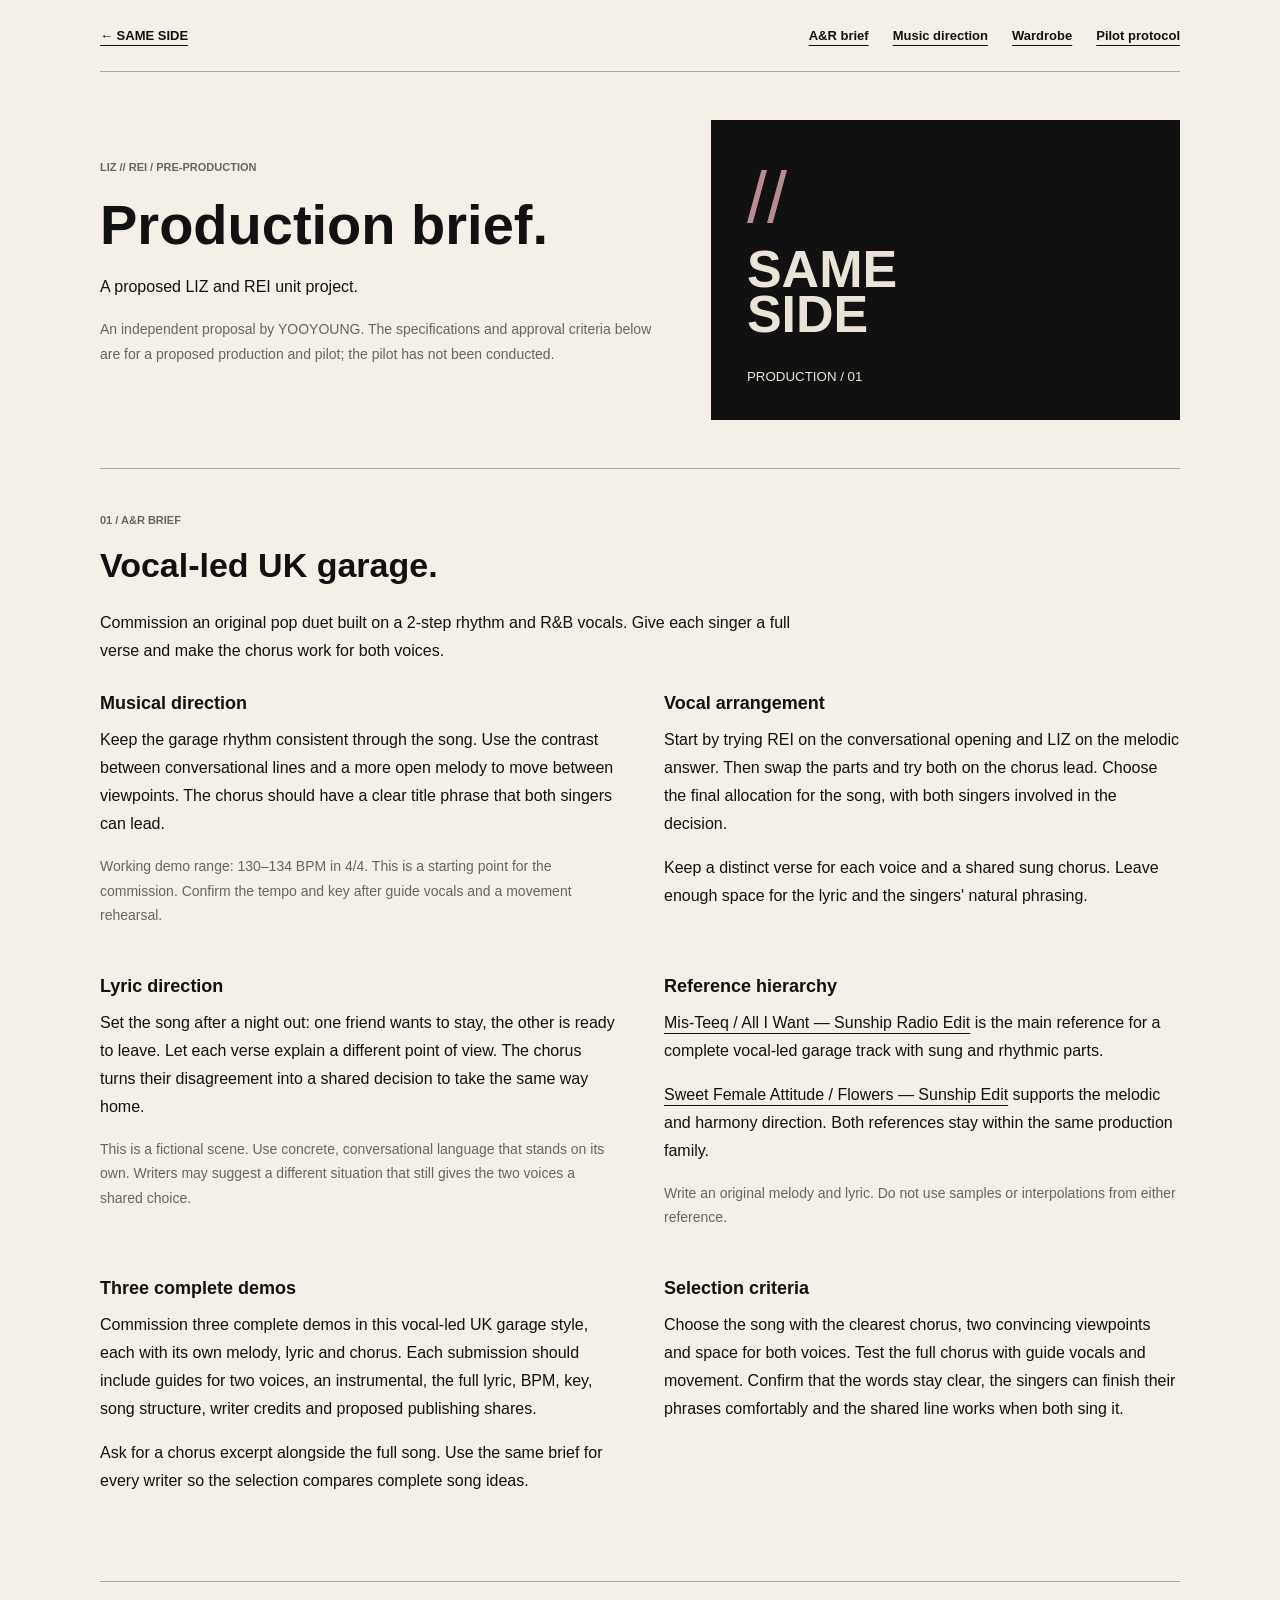
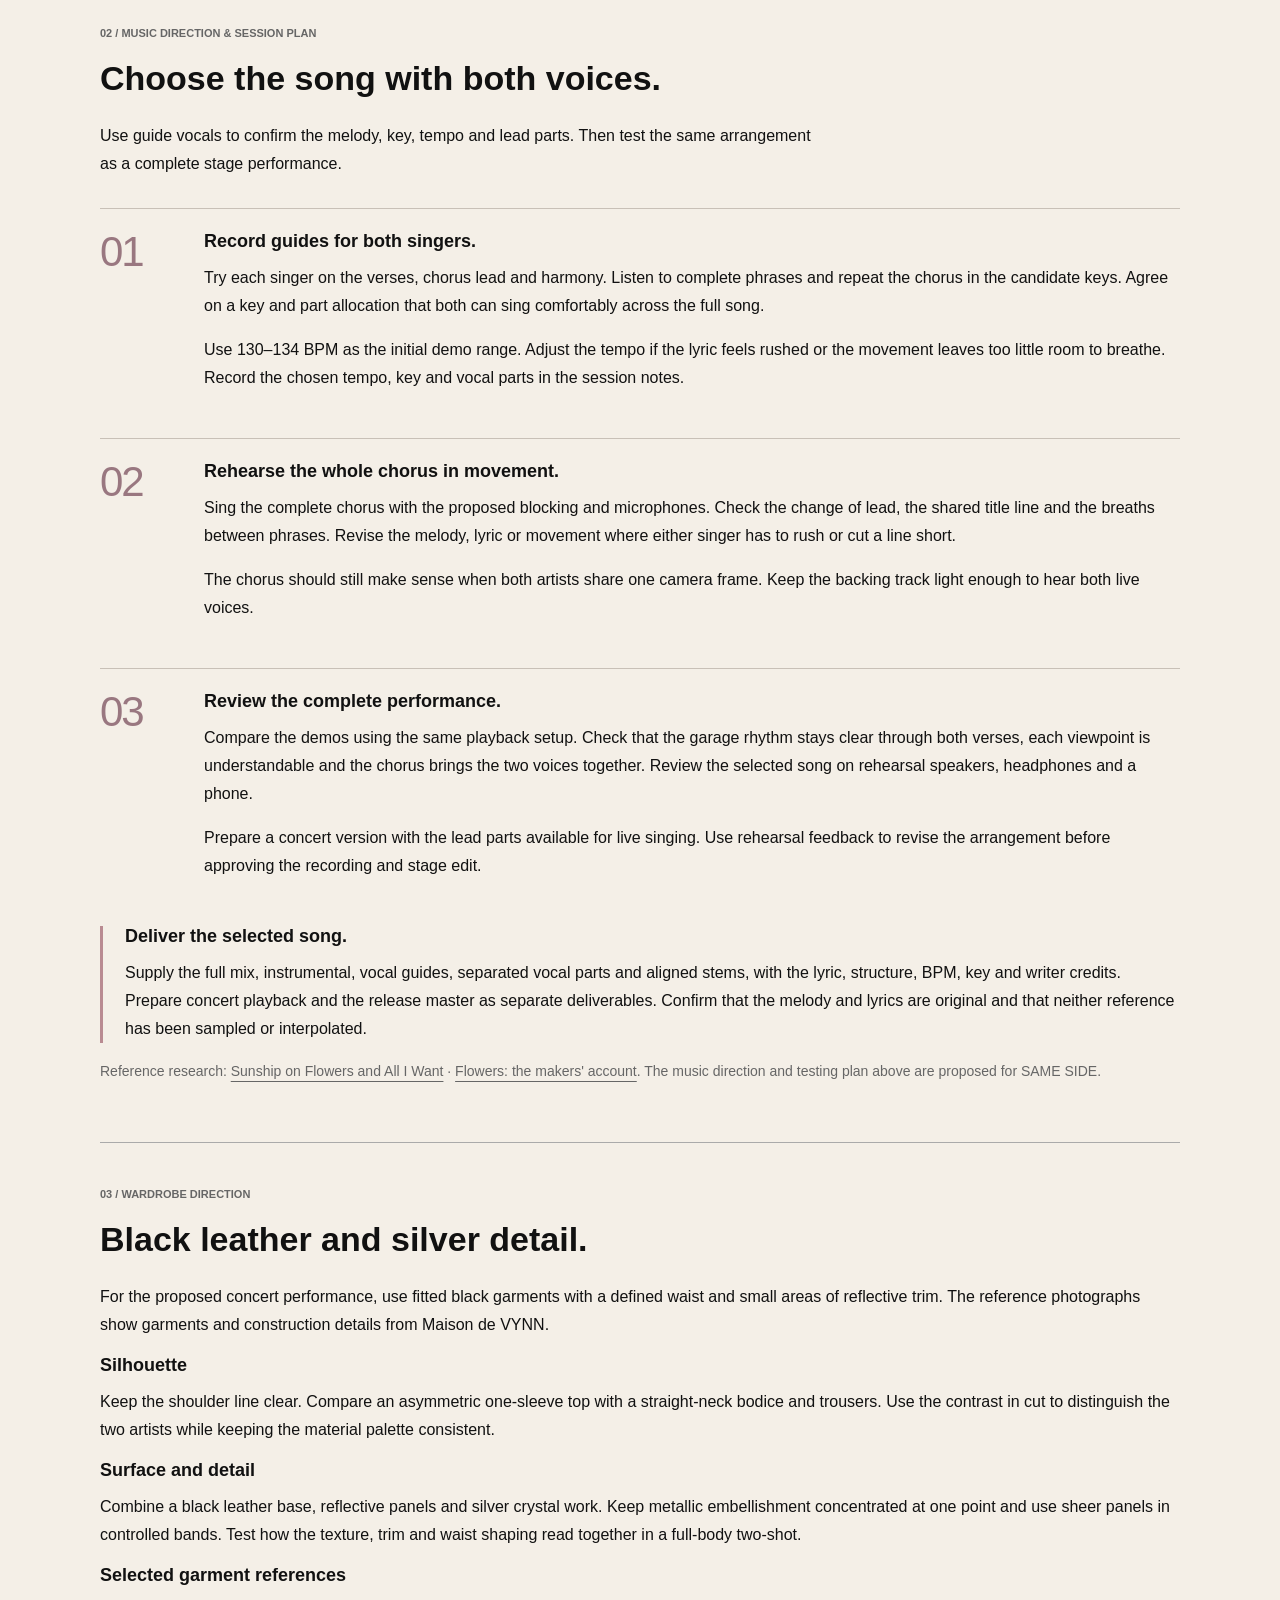
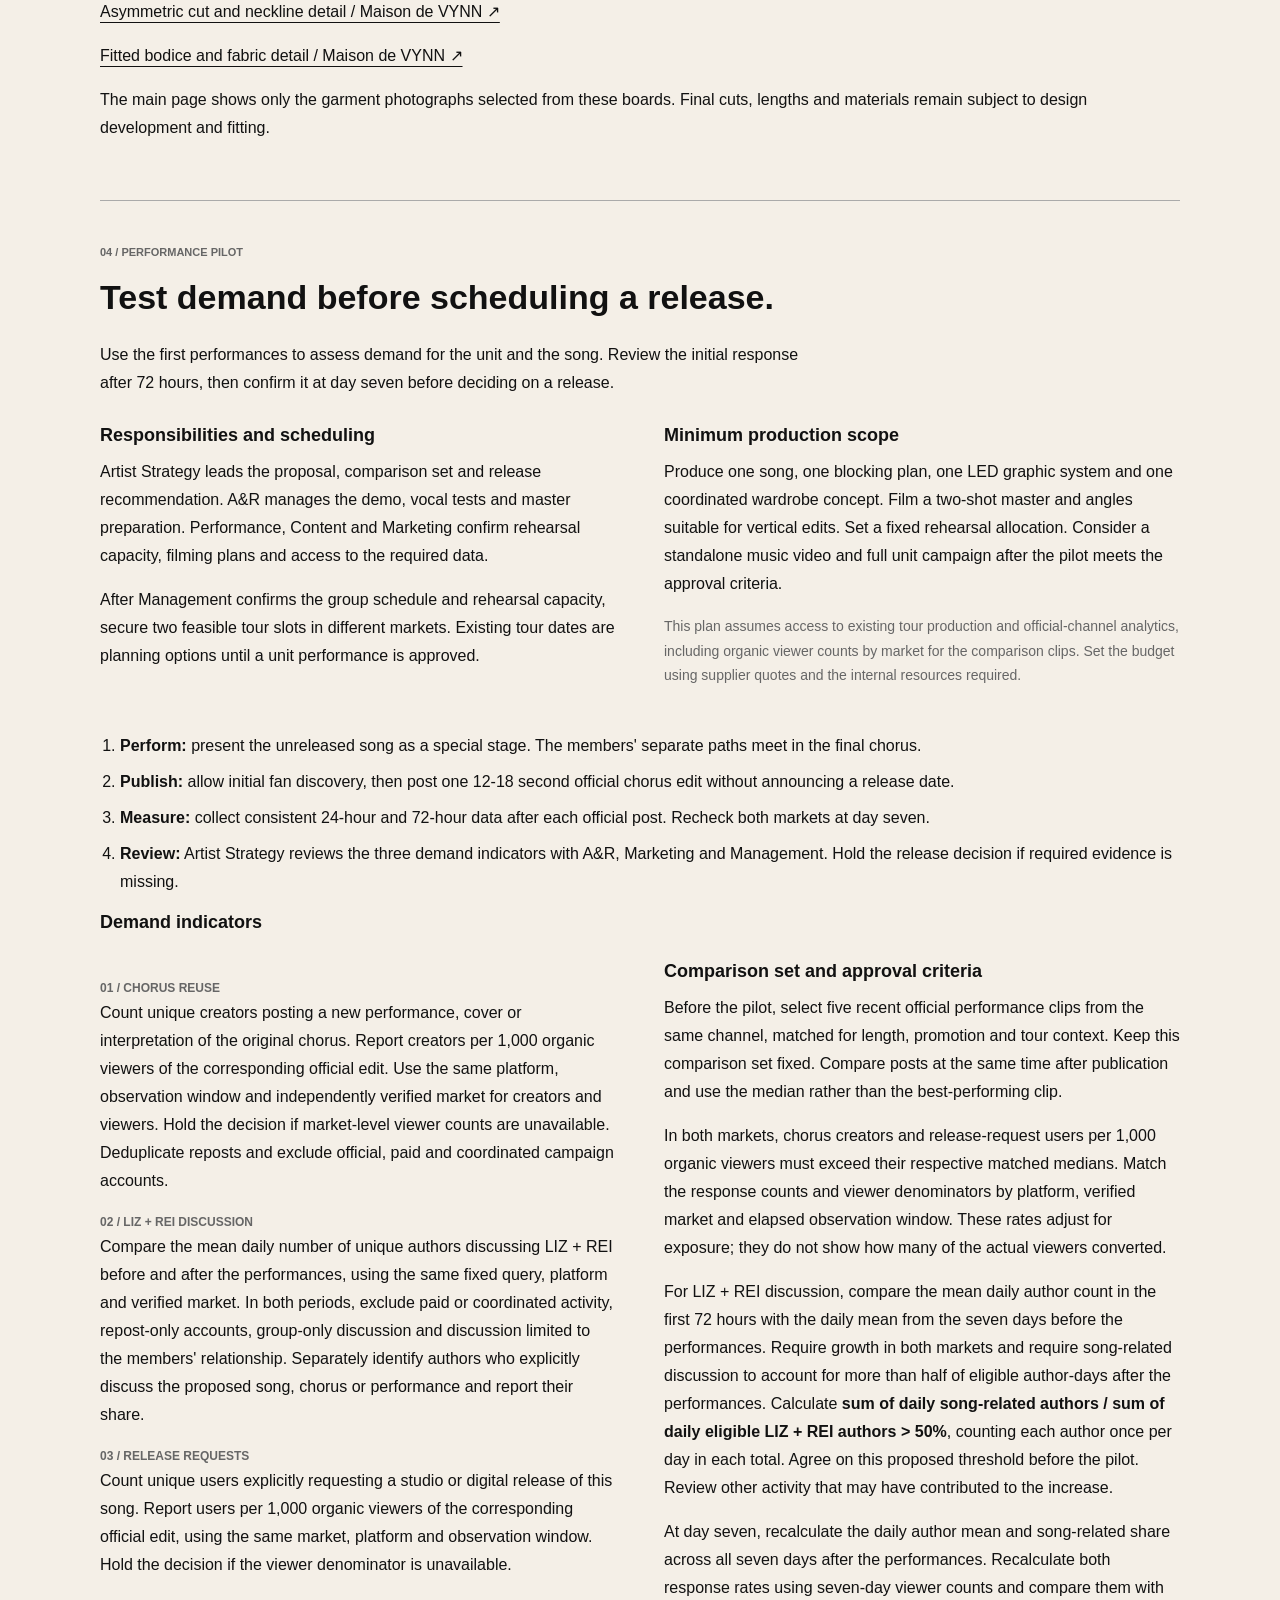
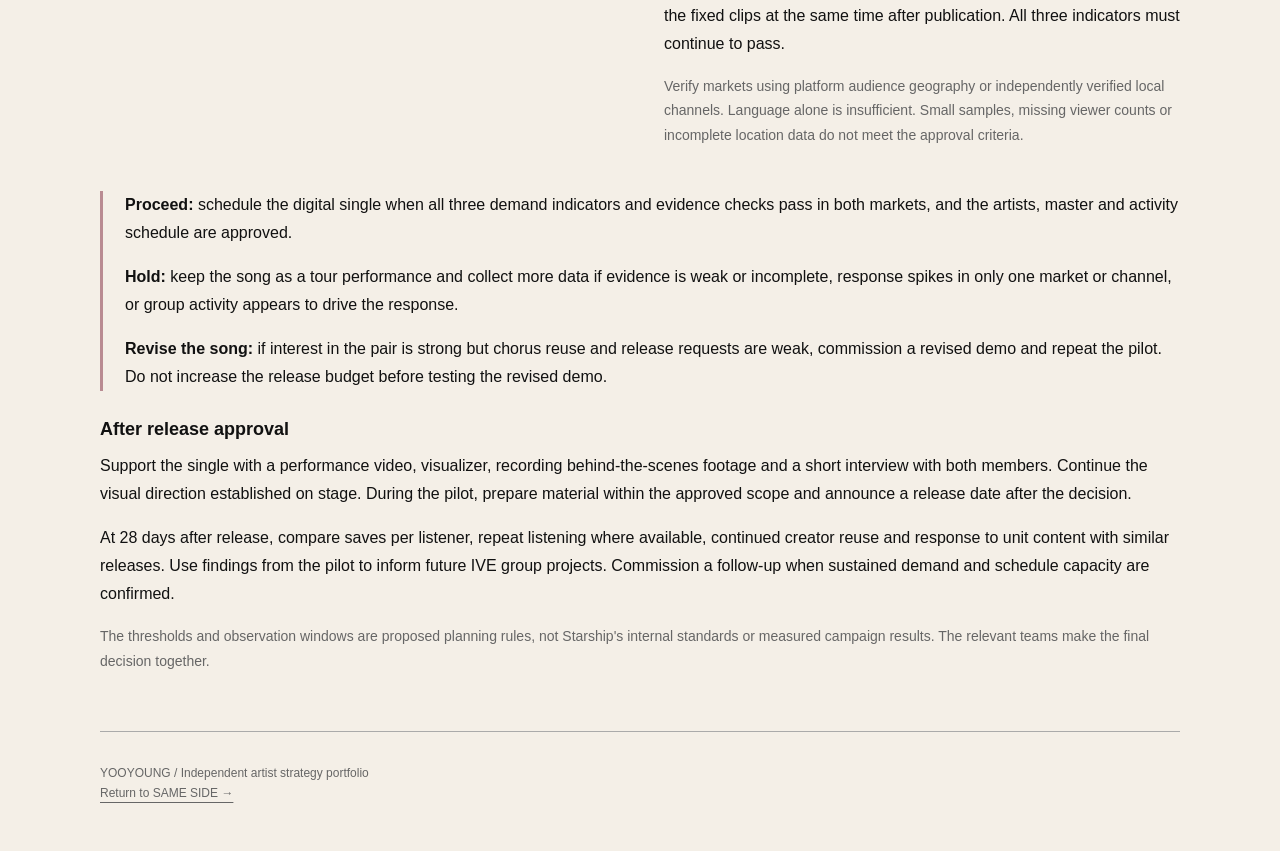
==== commit 7e6459c3: "Focus music brief on one Sunship UK garage direction" ====
--- a/briefs.html
+++ b/briefs.html
@@ -9,12 +9,12 @@
   <link rel="icon" href="assets/favicon.svg" type="image/svg+xml" />
   <link rel="stylesheet" href="assets/briefs.css" />
   <link rel="stylesheet" href="assets/music-lead.css" />
-  <link rel="stylesheet" href="assets/reader.css?v=20261014-garments" />
-  <link rel="stylesheet" href="assets/stage-rich.css?v=20261014-garments" />
+  <link rel="stylesheet" href="assets/reader.css?v=20261014-music-review" />
+  <link rel="stylesheet" href="assets/stage-rich.css?v=20261014-music-review" />
 </head>
 <body>
   <header>
-    <a href="index.html?v=20261014-garments#demo">&#8592; SAME SIDE</a>
+    <a href="index.html?v=20261014-music-review#demo">&#8592; SAME SIDE</a>
     <nav aria-label="Brief sections"><a href="#demo">A&amp;R brief</a><a href="#music-direction">Music direction</a><a href="#wardrobe">Wardrobe</a><a href="#pilot">Pilot protocol</a></nav>
   </header>
   <main>
@@ -28,132 +28,30 @@
 <div class="brief-monogram" aria-hidden="true"><span>//</span><strong>SAME<br />SIDE</strong><small>PRODUCTION / 01</small></div>
     </div>
     <section id="demo" aria-labelledby="demo-heading">
-      <p class="eyebrow">01 / A&amp;R brief</p>
-      <h2 id="demo-heading">2-step pop with R&amp;B vocals.</h2>
-      <p class="section-title">The song pairs REI's conversational delivery with LIZ's sustained melodic phrases. REI introduces the track in the first eight seconds; LIZ leads the pre-chorus. Alternating lines and a shared chorus phrase establish the duet.</p>
-      <div class="columns">
-        <div>
-          <h3>Composition</h3>
-          <dl>
-            <dt>Tempo / meter</dt><dd>Target: 114 BPM in 4/4. Working range: 112-116 BPM.</dd>
-            <dt>Key options</dt><dd>Start in F# minor, with an A-major emphasis in the chorus. Alternative: B minor / D major. Confirm a comfortable singing range with guide vocals before choosing the final key.</dd>
-            <dt>Verse</dt><dd>F#m9 / Dmaj7 / Aadd9 / E6</dd>
-            <dt>Pre-chorus</dt><dd>Dmaj7 / E6 / C#m7 / F#m9</dd>
-            <dt>Chorus</dt><dd>Aadd9 / E/G# / F#m9 / Dmaj7</dd>
-          </dl>
-          <p class="note">These progressions illustrate the intended sound. Writers may develop other harmonies; a key change is optional.</p>
-        </div>
-        <div>
-          <h3>Arrangement and sound</h3>
-          <dl>
-            <dt>Drums</dt><dd>Syncopated 2-step kick, slightly delayed offbeat closed hi-hats and a soft garage snare. Add quiet rim clicks in the verses and wider stereo claps in the final chorus.</dd>
-            <dt>Bass</dt><dd>Sub-bass with short, syncopated notes under REI's verses and longer notes under LIZ's pre-choruses.</dd>
-            <dt>Texture</dt><dd>Filtered pads, a single bright plucked motif, subtle vocal chops and light tape saturation.</dd>
-            <dt>Vocal space</dt><dd>Keep the lead vocals upfront with short, restrained reverb. Leave room for clear consonants and avoid large risers or a heavy drop.</dd>
-          </dl>
-        </div>
-        <div><h3>LIZ / Pre-chorus lead</h3><p>Lead the longer melodic phrases with a clear vocal tone. Spread the double-tracked vocals across the stereo field in the pre-chorus. Add a light upper harmony and one restrained ad-lib in the final chorus.</p></div>
-        <div><h3>REI / Verse lead</h3><p>Use a dry, conversational vocal, with phrasing between singing and rap in the second verse. Add a quiet lower-register double and short whispered accents while keeping her lead voice clear.</p></div>
-      </div>
-      <h3>76 bars / 2:40 at 114 BPM</h3>
-      <p class="note">Timestamps are rounded; use bar numbers in the session. At 112-116 BPM, the full arrangement runs approximately 2:43-2:37.</p>
-      <ol class="arrangement" aria-label="Song arrangement">
-        <li><time>0:00</time><strong>4 bars</strong><span>REI introduces the song over a sparse backing track, before the full drums enter.</span></li>
-        <li><time>0:08</time><strong>8 bars</strong><span>REI leads the first verse. Quiet 2-step hi-hats enter.</span></li>
-        <li><time>0:25</time><strong>8 bars</strong><span>LIZ leads the pre-chorus, with wider chord voicings.</span></li>
-        <li><time>0:42</time><strong>8 bars</strong><span>First chorus. Alternate lines, then sing the first shared phrase.</span></li>
-        <li><time>0:59</time><strong>8 bars</strong><span>REI leads the second verse with more rhythmic detail.</span></li>
-        <li><time>1:16</time><strong>8 bars</strong><span>LIZ leads the second pre-chorus with longer melodic phrases.</span></li>
-        <li><time>1:33</time><strong>8 bars</strong><span>Second chorus. Bring both voices together earlier.</span></li>
-        <li><time>1:49</time><strong>8 bars</strong><span>Bridge. Reduce the beat and alternate short vocal phrases.</span></li>
-        <li><time>2:06</time><strong>16 bars</strong><span>Final chorus. Sing the shared phrase in contrasting octaves or vocal textures. Alternate the final two bars and end at 2:40.</span></li>
-      </ol>
-      <div class="columns">
-        <div>
-          <h3>Lyric direction</h3>
-          <p>Set the lyric after a night out: one person wants to stay, the other is ready to leave. Give each verse a different point of view. The chorus turns their disagreement into a shared decision to take the same way home.</p>
-          <p class="note">Treat this as a fictional song situation. Keep the language conversational and specific; the lyric should stand on its own without relying on knowledge of the members&#x27; relationship. Writers may propose a different scene that preserves two perspectives and a shared choice.</p>
-        </div>
-        <div>
-          <h3>Listening references</h3><ul><li><a href="https://www.youtube.com/watch?v=_ApV7Lm87cg" target="_blank" rel="noreferrer">IVE / Off The Record</a>: An intimate, after-hours atmosphere.</li><li><a href="https://www.youtube.com/watch?v=i0RCcSBPjuU" target="_blank" rel="noreferrer">aespa / Thirsty</a>: Smooth R&B delivery and layered harmonies.</li><li><a href="https://www.youtube.com/watch?v=REzdbqfiN9o" target="_blank" rel="noreferrer">PinkPantheress / Pain</a>: A skipping groove beneath a close vocal.</li></ul>
-          <p class="note">Use these references to discuss atmosphere, rhythm and vocal production. The song requires its own melody, harmony and sound design.</p>
-        </div>
-        <div>
-          <h3>Demo commission and selection</h3>
-          <p>Commission three complete topline demos from writers experienced in R&amp;B vocals and 2-step programming. Request a guide for both voices, a 15-second chorus edit, lyrics, BPM, key, bar-by-bar structure, writer contacts and a proposed publishing split.</p>
-          <p>Shortlist demos for vocal contrast, live performance feasibility, a memorable chorus and replay value. Test the shortlisted songs in a seated vocal session and then with stage blocking before making the final selection.</p>
-        </div>
-        <div>
-          <h3>Selected demo deliverables</h3>
-          <p>Deliver the full mix, instrumental, clean vocal guide and individual stems as 24-bit / 48 kHz WAV files, all starting at bar one. Include dry leads and doubles, harmony stems, and a declaration of any samples or interpolations. Prepare separate concert playback and streaming masters.</p>
-          <p class="note">Avoid copying an IVE title-track formula, adding an unrelated rap break or heavy drop, or processing the two voices until they sound alike. Confirm the key, tempo and budget with the artists and production team.</p>
-        </div>
-      </div>
-    </section>
+  <p class="eyebrow">01 / A&amp;R brief</p>
+  <h2 id="demo-heading">Vocal-led UK garage.</h2>
+  <p class="section-title">Commission an original pop duet built on a 2-step rhythm and R&amp;B vocals. Give each singer a full verse and make the chorus work for both voices.</p>
+  <div class="columns">
+    <div><h3>Musical direction</h3><p>Keep the garage rhythm consistent through the song. Use the contrast between conversational lines and a more open melody to move between viewpoints. The chorus should have a clear title phrase that both singers can lead.</p><p class="note">Working demo range: 130–134 BPM in 4/4. This is a starting point for the commission. Confirm the tempo and key after guide vocals and a movement rehearsal.</p></div>
+    <div><h3>Vocal arrangement</h3><p>Start by trying REI on the conversational opening and LIZ on the melodic answer. Then swap the parts and try both on the chorus lead. Choose the final allocation for the song, with both singers involved in the decision.</p><p>Keep a distinct verse for each voice and a shared sung chorus. Leave enough space for the lyric and the singers' natural phrasing.</p></div>
+    <div><h3>Lyric direction</h3><p>Set the song after a night out: one friend wants to stay, the other is ready to leave. Let each verse explain a different point of view. The chorus turns their disagreement into a shared decision to take the same way home.</p><p class="note">This is a fictional scene. Use concrete, conversational language that stands on its own. Writers may suggest a different situation that still gives the two voices a shared choice.</p></div>
+    <div><h3>Reference hierarchy</h3><p><a href="https://www.youtube.com/watch?v=utXwPSV5z8M" target="_blank" rel="noreferrer">Mis-Teeq / All I Want — Sunship Radio Edit</a> is the main reference for a complete vocal-led garage track with sung and rhythmic parts.</p><p><a href="https://www.youtube.com/watch?v=-y3wjj2F8Dw" target="_blank" rel="noreferrer">Sweet Female Attitude / Flowers — Sunship Edit</a> supports the melodic and harmony direction. Both references stay within the same production family.</p><p class="note">Write an original melody and lyric. Do not use samples or interpolations from either reference.</p></div>
+    <div><h3>Three complete demos</h3><p>Commission three complete demos in this vocal-led UK garage style, each with its own melody, lyric and chorus. Each submission should include guides for two voices, an instrumental, the full lyric, BPM, key, song structure, writer credits and proposed publishing shares.</p><p>Ask for a chorus excerpt alongside the full song. Use the same brief for every writer so the selection compares complete song ideas.</p></div>
+    <div><h3>Selection criteria</h3><p>Choose the song with the clearest chorus, two convincing viewpoints and space for both voices. Test the full chorus with guide vocals and movement. Confirm that the words stay clear, the singers can finish their phrases comfortably and the shared line works when both sing it.</p></div>
+  </div>
+</section>
     <section id="music-direction" aria-labelledby="music-direction-title">
-      <p class="eyebrow">02 / Music direction &amp; session plan</p>
-      <h2 id="music-direction-title">Rhythm, vocal testing and mix review.</h2>
-      <p class="section-title">Program the rhythm, rehearse the chorus with the proposed blocking and revise any parts that mask the vocals. Confirm the final key and vocal parts with the artists during the session.</p>
+  <p class="eyebrow">02 / Music direction &amp; session plan</p>
+  <h2 id="music-direction-title">Choose the song with both voices.</h2>
+  <p class="section-title">Use guide vocals to confirm the melody, key, tempo and lead parts. Then test the same arrangement as a complete stage performance.</p>
+  <div class="md-session"><span class="md-number" aria-hidden="true">01</span><div><h3>Record guides for both singers.</h3><p>Try each singer on the verses, chorus lead and harmony. Listen to complete phrases and repeat the chorus in the candidate keys. Agree on a key and part allocation that both can sing comfortably across the full song.</p><p>Use 130–134 BPM as the initial demo range. Adjust the tempo if the lyric feels rushed or the movement leaves too little room to breathe. Record the chosen tempo, key and vocal parts in the session notes.</p></div></div>
+  <div class="md-session"><span class="md-number" aria-hidden="true">02</span><div><h3>Rehearse the whole chorus in movement.</h3><p>Sing the complete chorus with the proposed blocking and microphones. Check the change of lead, the shared title line and the breaths between phrases. Revise the melody, lyric or movement where either singer has to rush or cut a line short.</p><p>The chorus should still make sense when both artists share one camera frame. Keep the backing track light enough to hear both live voices.</p></div></div>
+  <div class="md-session"><span class="md-number" aria-hidden="true">03</span><div><h3>Review the complete performance.</h3><p>Compare the demos using the same playback setup. Check that the garage rhythm stays clear through both verses, each viewpoint is understandable and the chorus brings the two voices together. Review the selected song on rehearsal speakers, headphones and a phone.</p><p>Prepare a concert version with the lead parts available for live singing. Use rehearsal feedback to revise the arrangement before approving the recording and stage edit.</p></div></div>
+  <div class="md-acceptance"><h3>Deliver the selected song.</h3><p>Supply the full mix, instrumental, vocal guides, separated vocal parts and aligned stems, with the lyric, structure, BPM, key and writer credits. Prepare concert playback and the release master as separate deliverables. Confirm that the melody and lyrics are original and that neither reference has been sampled or interpolated.</p></div>
+  <p class="note">Reference research: <a href="https://www.crookesmagazine.com/music/sunship-interview/" target="_blank" rel="noreferrer">Sunship on Flowers and All I Want</a> · <a href="https://djmag.com/watch/sweet-female-attitude-sunship-flowers-making-of-ukg-classic" target="_blank" rel="noreferrer">Flowers: the makers' account</a>. The music direction and testing plan above are proposed for SAME SIDE.</p>
+</section>
 
-      <details class="md-audio-preview" data-music-preview><summary>Optional four-bar rhythm sketch</summary><div class="ml-audition" hidden><button type="button" class="ml-play" id="ml-audition-button" aria-pressed="false" aria-describedby="ml-audition-note">Play production sketch <span aria-hidden="true">&#9654;</span></button><span class="ml-audio-state" id="ml-audio-state" role="status">4 bars · 8.4 seconds</span></div><p class="ml-audio-note" id="ml-audition-note" hidden>Original synthesized drums, bass and chords at 114 BPM. No artist recordings or vocals; this is a rhythm reference.</p></details>
-      <div class="md-session">
-        <span class="md-number" aria-hidden="true">01</span>
-        <div>
-          <h3>Program a restrained 2-step rhythm.</h3>
-          <p>At 114 BPM in 4/4, divide one bar into 16 sixteenth-note steps. Place the kick on <code>1, 2&amp;, 3&amp;</code> (steps 1, 7, 11), the soft snare on <code>2, 4</code> (steps 5, 13), and closed hi-hats on every eighth note (steps 1, 3, 5, 7, 9, 11, 13, 15). Delay only the four offbeat hi-hats by 18 ms rather than applying swing to the whole pattern.</p>
-          <p>Keep onbeat hi-hats quieter than offbeats. Use short sub-bass notes under the conversational verses and longer notes through the pre-chorus. Remove any kick that masks a vocal pickup. Add rim clicks in the verses and claps in the final chorus without changing the main backbeat.</p>
-          <p class="md-caption">The site's audio player contains an original four-bar synthesized sketch of the drums, bass and verse chords. It demonstrates the proposed rhythm and arrangement space. It is not a finished demo and contains no artist vocals, artist recordings or samples from the reference tracks.</p>
-        </div>
-      </div>
-
-      <div class="md-session">
-        <span class="md-number" aria-hidden="true">02</span>
-        <div>
-          <h3>Give the chorus a brighter harmonic emphasis.</h3>
-          <p>Verse: <code>F#m9 / Dmaj7 / Aadd9 / E6</code>. Chorus: <code>Aadd9 / E/G# / F#m9 / Dmaj7</code>. F# minor and A major share a key signature. Starting the chorus on A can suggest a brighter tonal center, although these chords alone do not establish a modulation. Spread the upper chord tones and sustain the bass as the singers begin their first shared phrase.</p>
-          <p>Give REI short rhythmic phrases with space for replies, and give LIZ longer phrases and wider double-tracked vocals in the pre-chorus. Keep both lead vocals centered. Test the upper harmonies and octave choices in the session before assigning them.</p>
-        </div>
-      </div>
-
-      <div class="md-session">
-        <span class="md-number" aria-hidden="true">03</span>
-        <div>
-          <h3>Choose the key through vocal and movement tests.</h3>
-          <p>Start with the F#-minor guide. Mark each chorus note, syllable, duration and breath point. Test complete phrases, including repeated high notes and quiet low entries. Choose a range the singers can repeat comfortably, rather than judging it by a single high note.</p>
-          <ol class="md-checks">
-            <li><strong>Seated test:</strong> record three full chorus takes over the instrumental, capturing dry vocals with no tuned lead in the playback. Ask each singer to identify any strain or difficult breath points.</li>
-            <li><strong>Movement test:</strong> sing three more takes while following the proposed blocking, resting for 45 seconds between takes. Keep the guide melody and tempo the same.</li>
-            <li><strong>Comparison:</strong> if an upper phrase repeatedly causes tension, try it one semitone lower. If low entries repeatedly lose clarity, try it one semitone higher. Retest the whole chorus; adjust sustained notes or breath points if transposition creates other difficulties.</li>
-            <li><strong>Approval:</strong> require three consecutive movement takes with the intended melody, clear lyrics and planned breaths, without reported strain or unplanned octave changes. The singers and vocal director agree on the comfortable working range.</li>
-          </ol>
-          <p class="md-caption">F# minor and the B-minor alternative remain provisional. Public clips are insufficient to confirm the final key, octaves or upper harmonies.</p>
-        </div>
-      </div>
-
-      <div class="md-session">
-        <span class="md-number" aria-hidden="true">04</span>
-        <div>
-          <h3>Write specific, testable mix notes.</h3>
-          <table class="md-revisions">
-            <caption class="note">Suggested starting points. Identify the cause in the actual stems before applying processing.</caption>
-            <thead><tr><th scope="col">Issue</th><th scope="col">Revision</th><th scope="col">Approval check</th></tr></thead>
-            <tbody>
-              <tr><th scope="row">REI's lyrics are unclear</th><td data-label="Revision">Remove vocal chops during the lead phrase. Lower the competing pluck before using EQ. If masking persists, try 1–3 dB of vocal-triggered reduction in the overlapping frequency band, preserving the lead's natural tone.</td><td data-label="Approval check">The lyrics remain clear in mono and at low playback volume.</td></tr>
-              <tr><th scope="row">LIZ's pre-chorus lacks contrast</th><td data-label="Revision">Spread the pad's upper notes and widen the doubles while keeping the lead centered. Simplify the bass movement. Review the vocal phrase before adding more harmonies.</td><td data-label="Approval check">At matched loudness, the pre-chorus sounds fuller without making the lead harsh or overcrowding the harmony.</td></tr>
-              <tr><th scope="row">Kick and sub-bass overlap</th><td data-label="Revision">Shorten the overlapping bass note first. If needed, start with 1–3 dB of kick-triggered bass reduction and recovery within 100–160 ms. Adjust the timing to the actual bass note.</td><td data-label="Approval check">The kick attack and bass pitch are both audible, with no excessive pumping.</td></tr>
-              <tr><th scope="row">The chorus loses impact on a phone</th><td data-label="Revision">Add restrained bass harmonics, then rebalance the lead and doubles in mono. Reduce final-chorus claps if they mask consonants.</td><td data-label="Approval check">The chorus and bass rhythm remain audible on a phone, earbuds and the rehearsal playback system.</td></tr>
-            </tbody>
-          </table>
-          <div class="md-acceptance">
-            <h3>Compare the revised mix with the original.</h3>
-            <p>Supply the same 15-second chorus passage from both mixes, loudness matched within 0.5 dB. Describe each change and the listening condition it addresses. Check stereo and mono at low volume and rehearsal level. Complete the movement vocal test separately.</p>
-            <p class="note">Approve the mix when the lyrics, main rhythm and distinct vocal roles are clear in each playback check. Deliver a dry vocal reference and aligned 24-bit / 48 kHz stems from bar one. Prepare separate concert playback and streaming masters; a loudness target alone does not establish mix quality.</p>
-          </div>
-        </div>
-      </div>
-    </section>
-
-<section class="brief-section" id="wardrobe" aria-labelledby="wardrobe-title"><p class="eyebrow">03 / Wardrobe direction</p><h2 id="wardrobe-title">Black leather and silver detail.</h2><p class="lead">For the proposed 2-step pop and R&amp;B performance, use fitted black garments with a defined waist and small areas of reflective trim. The reference photographs show garments and construction details from Maison de VYNN.</p><h3>Silhouette</h3><p>Keep the shoulder line clear. Compare an asymmetric one-sleeve top with a straight-neck bodice and trousers. Use the contrast in cut to distinguish the two artists while keeping the material palette consistent.</p><h3>Surface and detail</h3><p>Combine a black leather base, reflective panels and silver crystal work. Concentrate embellishment at the neckline or cuff. Test how the texture, trim and waist shaping read together in a full-body two-shot.</p><h3>Selected garment references</h3><p><a href="https://www.instagram.com/maisondevynn/p/DSmyXWpEx-F/?img_index=5" target="_blank" rel="noreferrer">Asymmetric cut and neckline detail / Maison de VYNN ↗</a></p><p><a href="https://www.instagram.com/maisondevynn/p/DSmyXWpEx-F/?img_index=3" target="_blank" rel="noreferrer">Fitted bodice and fabric detail / Maison de VYNN ↗</a></p><p class="brief-note">The main page shows only the garment photographs selected from these boards. Final cuts, lengths and materials remain subject to design development and fitting.</p></section>
+<section class="brief-section" id="wardrobe" aria-labelledby="wardrobe-title"><p class="eyebrow">03 / Wardrobe direction</p><h2 id="wardrobe-title">Black leather and silver detail.</h2><p class="lead">For the proposed concert performance, use fitted black garments with a defined waist and small areas of reflective trim. The reference photographs show garments and construction details from Maison de VYNN.</p><h3>Silhouette</h3><p>Keep the shoulder line clear. Compare an asymmetric one-sleeve top with a straight-neck bodice and trousers. Use the contrast in cut to distinguish the two artists while keeping the material palette consistent.</p><h3>Surface and detail</h3><p>Combine a black leather base, reflective panels and silver crystal work. Keep metallic embellishment concentrated at one point and use sheer panels in controlled bands. Test how the texture, trim and waist shaping read together in a full-body two-shot.</p><h3>Selected garment references</h3><p><a href="https://www.instagram.com/maisondevynn/p/DSmyXWpEx-F/?img_index=5" target="_blank" rel="noreferrer">Asymmetric cut and neckline detail / Maison de VYNN ↗</a></p><p><a href="https://www.instagram.com/maisondevynn/p/DSmyXWpEx-F/?img_index=3" target="_blank" rel="noreferrer">Fitted bodice and fabric detail / Maison de VYNN ↗</a></p><p class="brief-note">The main page shows only the garment photographs selected from these boards. Final cuts, lengths and materials remain subject to design development and fitting.</p></section>
 
 
     <section id="pilot" aria-labelledby="pilot-heading">
@@ -207,7 +105,6 @@
       <p class="note">The thresholds and observation windows are proposed planning rules, not Starship's internal standards or measured campaign results. The relevant teams make the final decision together.</p>
     </section>
   </main>
-  <footer>YOOYOUNG / Independent artist strategy portfolio<br /><a href="index.html?v=20261014-garments#loop">Return to SAME SIDE &#8594;</a></footer>
-<script src="assets/music-lead.js?v=20261014-garments" defer></script>
+  <footer>YOOYOUNG / Independent artist strategy portfolio<br /><a href="index.html?v=20261014-music-review#loop">Return to SAME SIDE &#8594;</a></footer>
 </body>
 </html>
--- a/assets/stage-rich.css
+++ b/assets/stage-rich.css
@@ -72,13 +72,6 @@
 .end.end-photo-finish { grid-template-columns:1fr 1fr; }
 .end-photo-finish .end-symbol { display:flex; align-items:center; justify-content:center; padding:28px; }
 .end-photo-finish .end-symbol img { width:100%; height:auto; display:block; }
-.md-audio-preview { margin:24px 0 36px; border:1px solid #c2b6a8; padding:18px 22px; background:#f2eade; }
-.md-audio-preview summary { font-size:14px; font-weight:750; cursor:pointer; }
-.md-audio-preview .ml-audition { display:flex; flex-wrap:wrap; align-items:center; gap:18px; margin:24px 0 15px; }
-.md-audio-preview .ml-audition[hidden] { display:none; }
-.md-audio-preview .ml-play { color:#e9e3d8; background:#281f23; border-color:#281f23; }
-.md-audio-preview .ml-audio-state { color:#76605f; }
-.md-audio-preview .ml-audio-note { color:#6f6056; font-size:12px; max-width:none; }
 @media(max-width:1000px) {
  .style-moodboard { grid-template-columns:repeat(2,minmax(0,1fr)); gap:26px; }
  .stage-wardrobe .vc-looks { gap:28px; }
@@ -130,3 +123,22 @@
 @media(max-width:720px) { .style-moodboard img { height:230px; } }
 @media(max-width:380px) { .style-moodboard img { height:auto; } }
 .stage-wardrobe .full-look { object-fit:contain; }
+
+/* One musical direction, with a primary and supporting reference. */
+.listening-reset .listening-grid { grid-template-columns:1.2fr 1fr; gap:24px; }
+.listening-reset .listening-reference { border:1px solid #b9ab9f; }
+.listening-reset .listening-reference a { height:100%; padding:32px; }
+.listening-reset .reference-primary { background:#281f23; color:#eee7dc; }
+.listening-reset .reference-primary .reference-cue { color:#d6aab8; }
+.listening-reset .reference-primary .reference-description { color:#d1c3c6; }
+.listening-reset .reference-cue { margin-top:0; }
+.listening-reset .reference-version { margin-top:8px; font-size:13px; line-height:1.5; }
+.listening-reset .listening-reference h3 { font-size:clamp(34px,4vw,58px); }
+.listening-reset .reference-description { max-width:43ch; }
+.listening-reset a:focus-visible { outline:3px solid #a96d81; outline-offset:5px; }
+.genre-scene .headline { font-size:clamp(48px,6.2vw,92px); }
+@media(max-width:720px) {
+ .listening-reset .listening-grid { grid-template-columns:1fr; }
+ .listening-reset .listening-reference a { padding:26px 22px; }
+ .genre-scene .headline { font-size:clamp(42px,11.7vw,76px); }
+}
